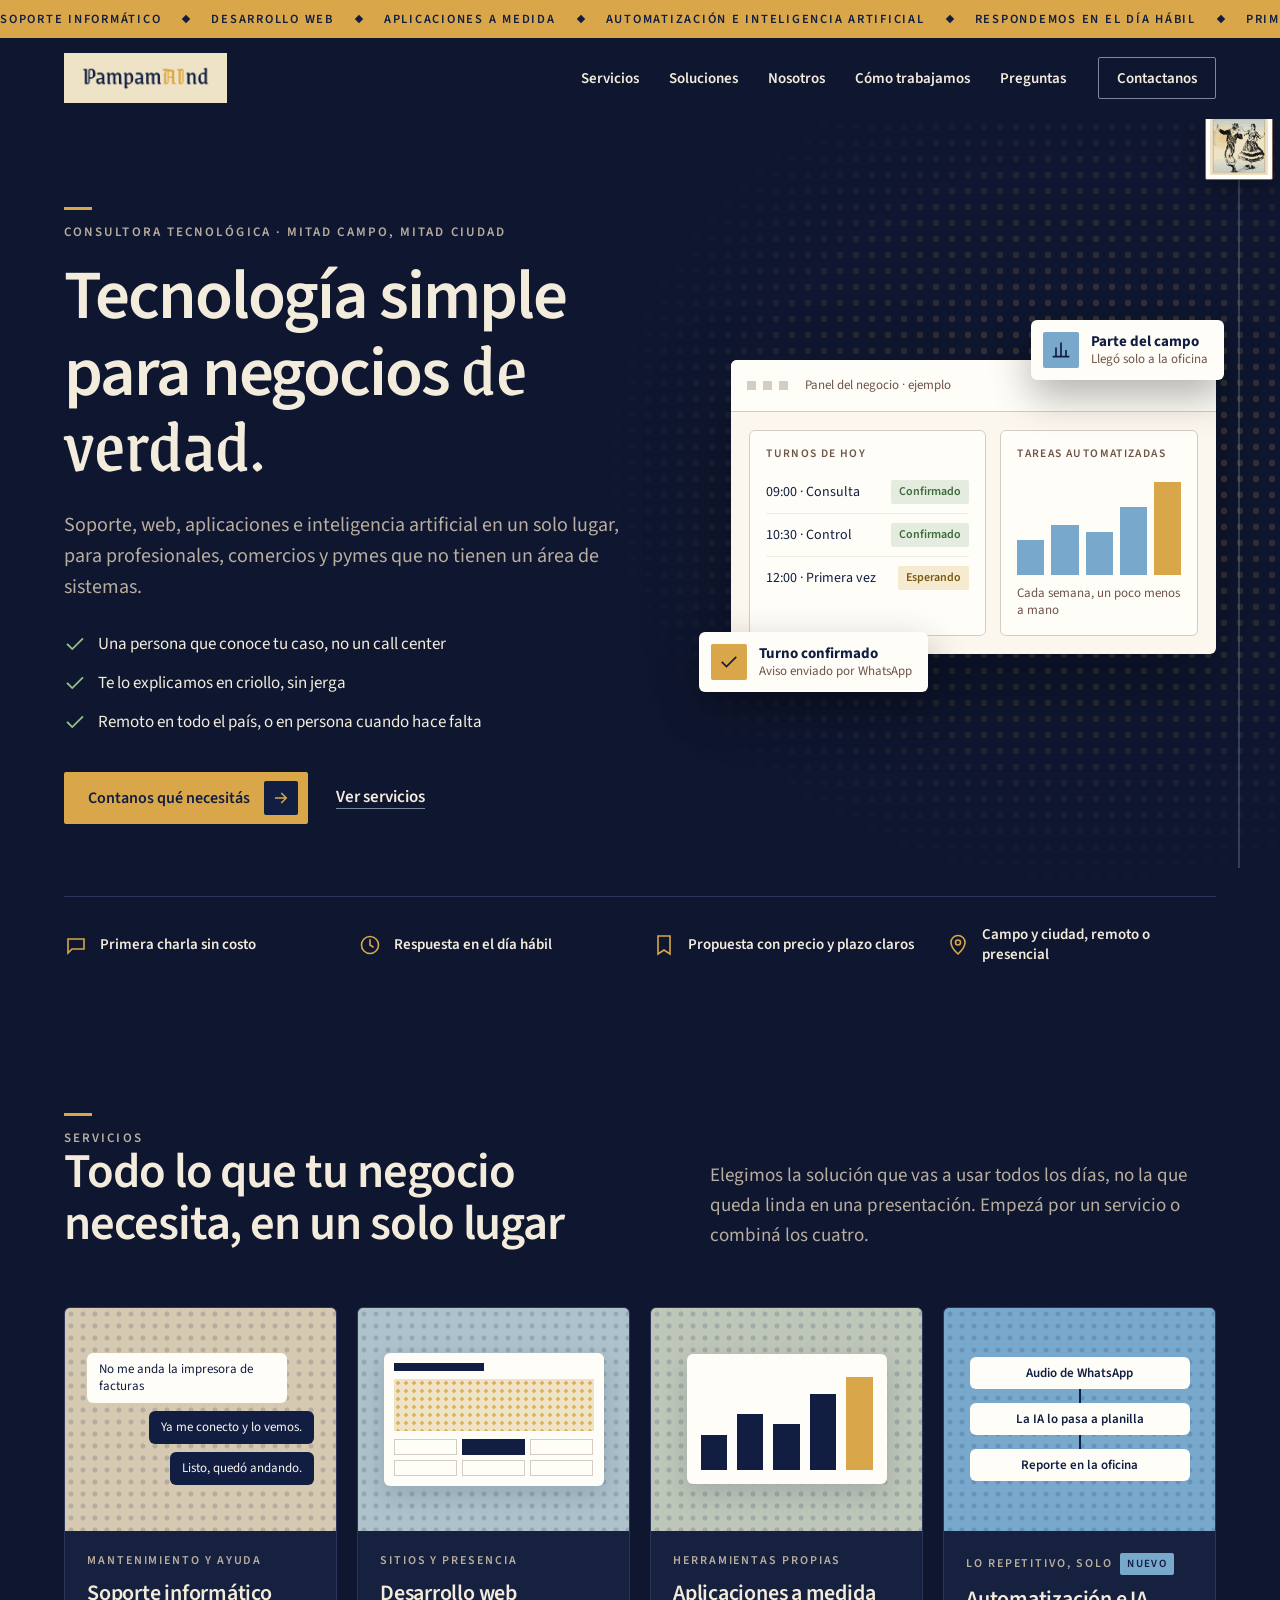
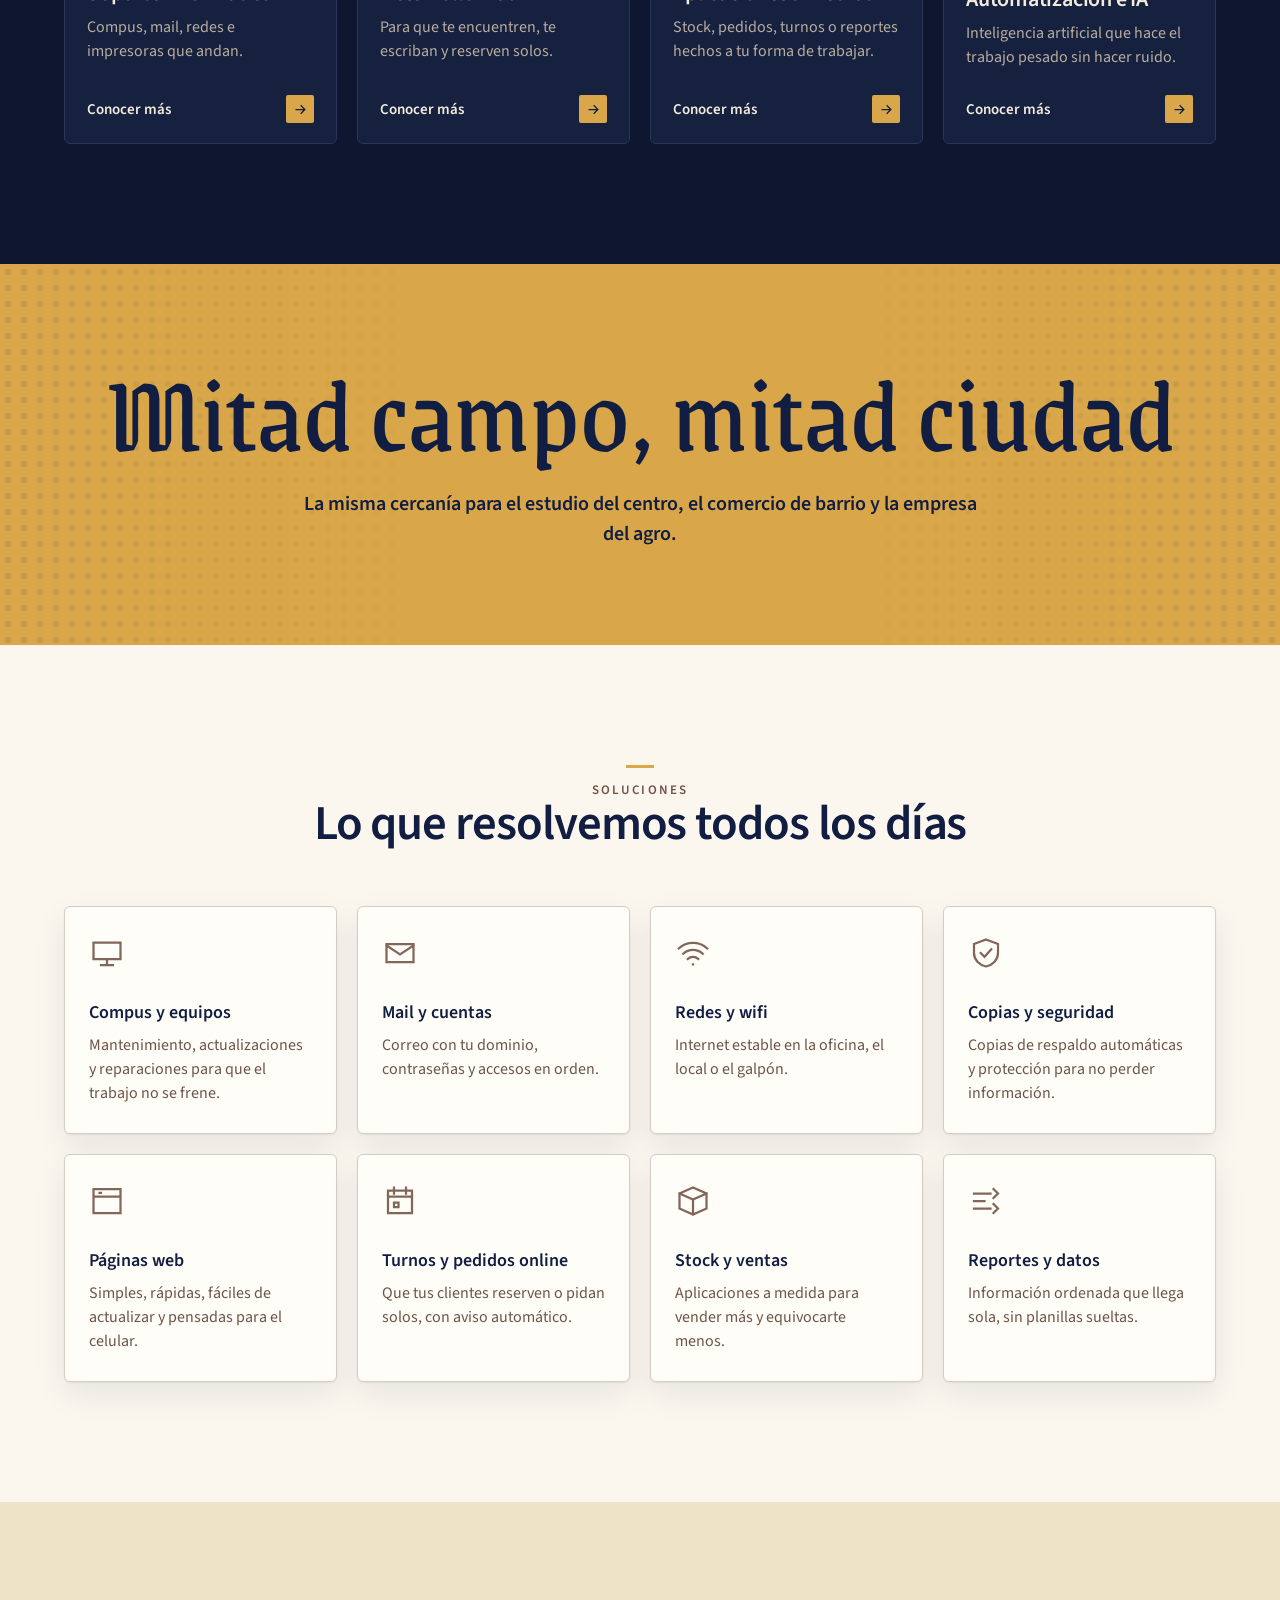
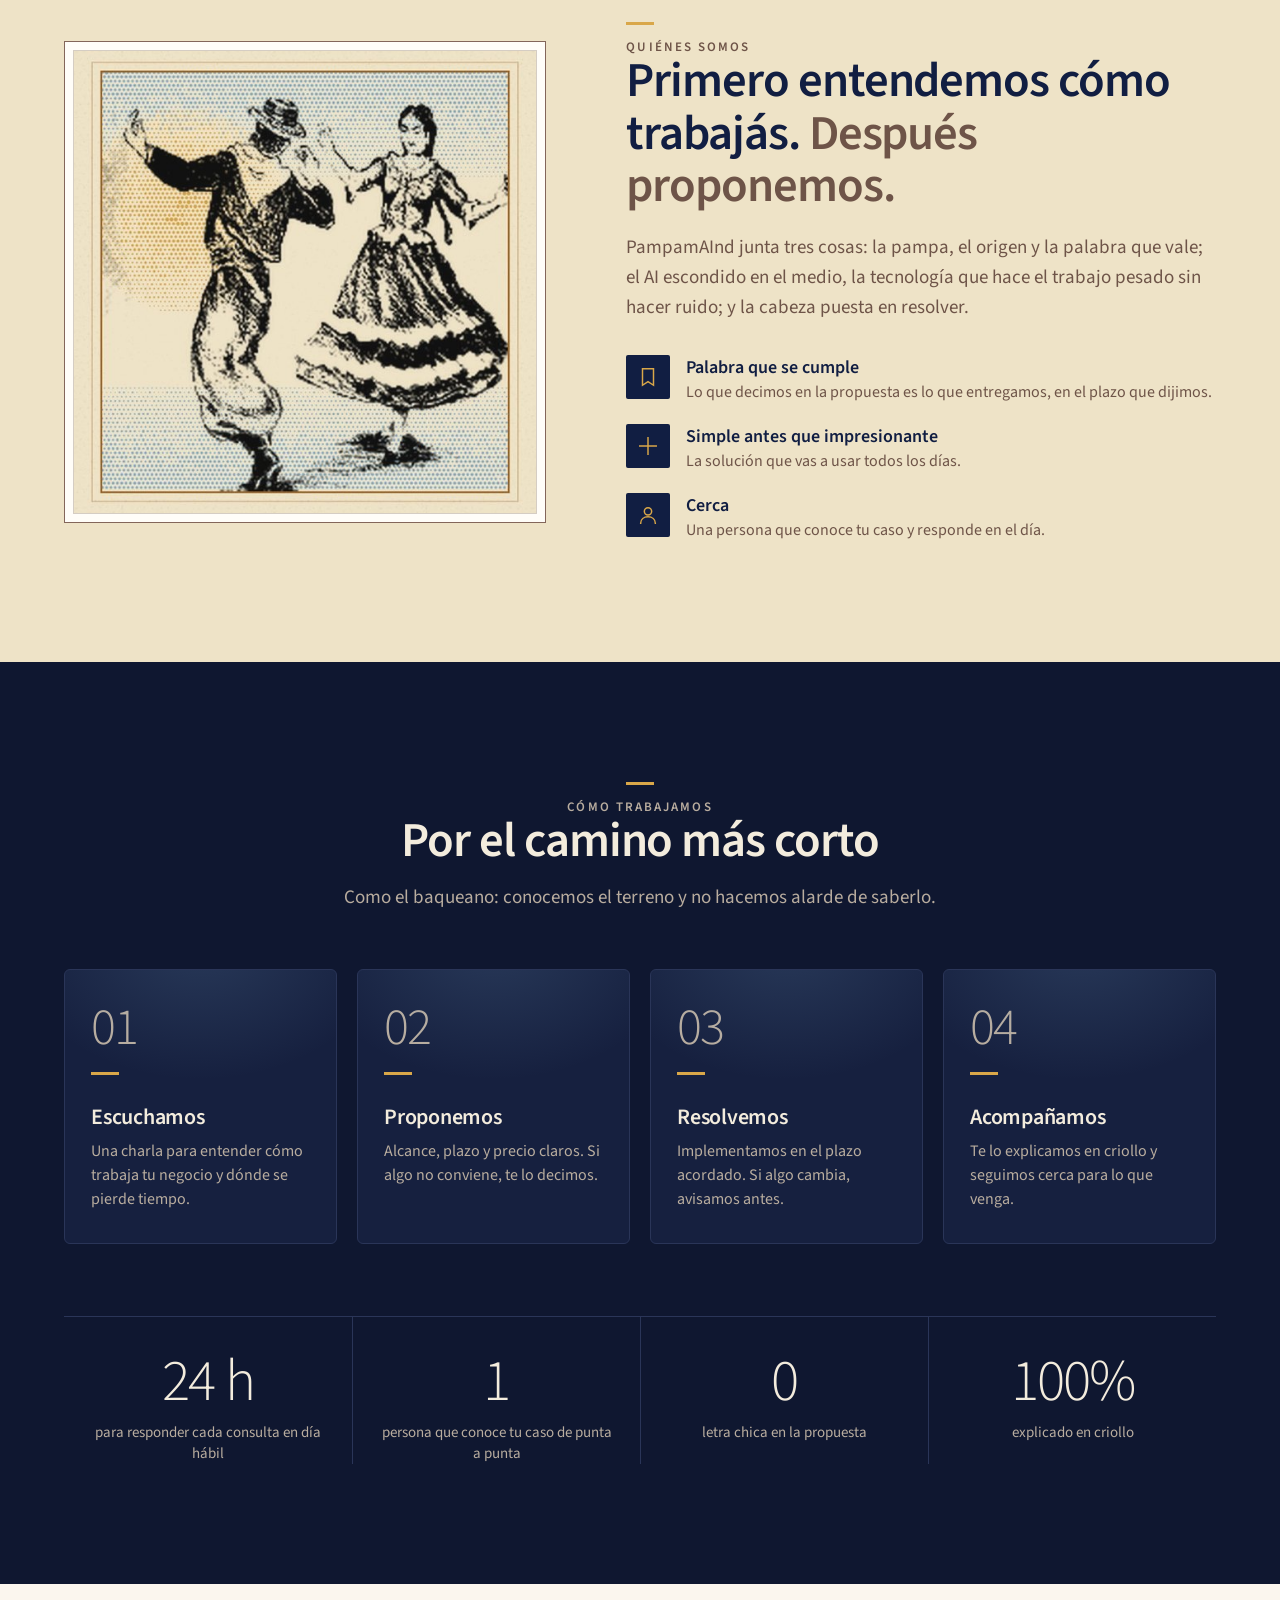
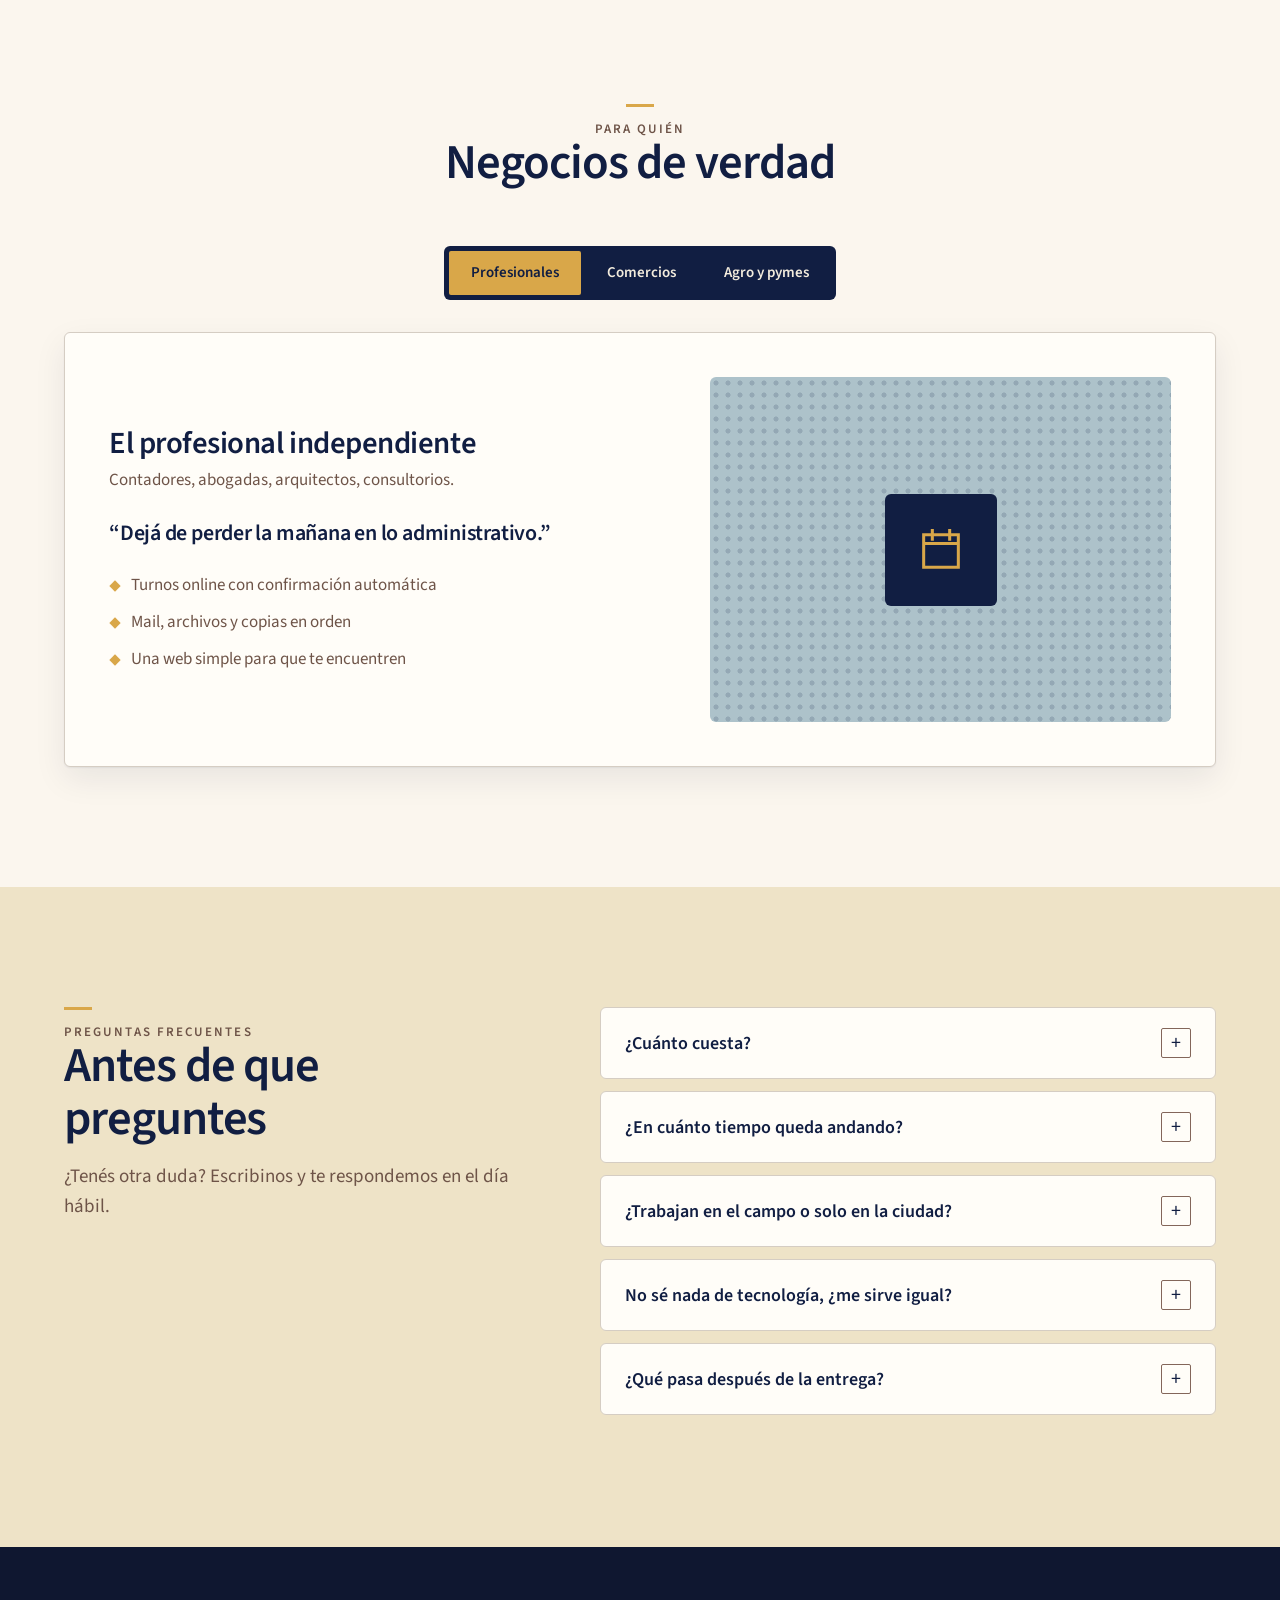
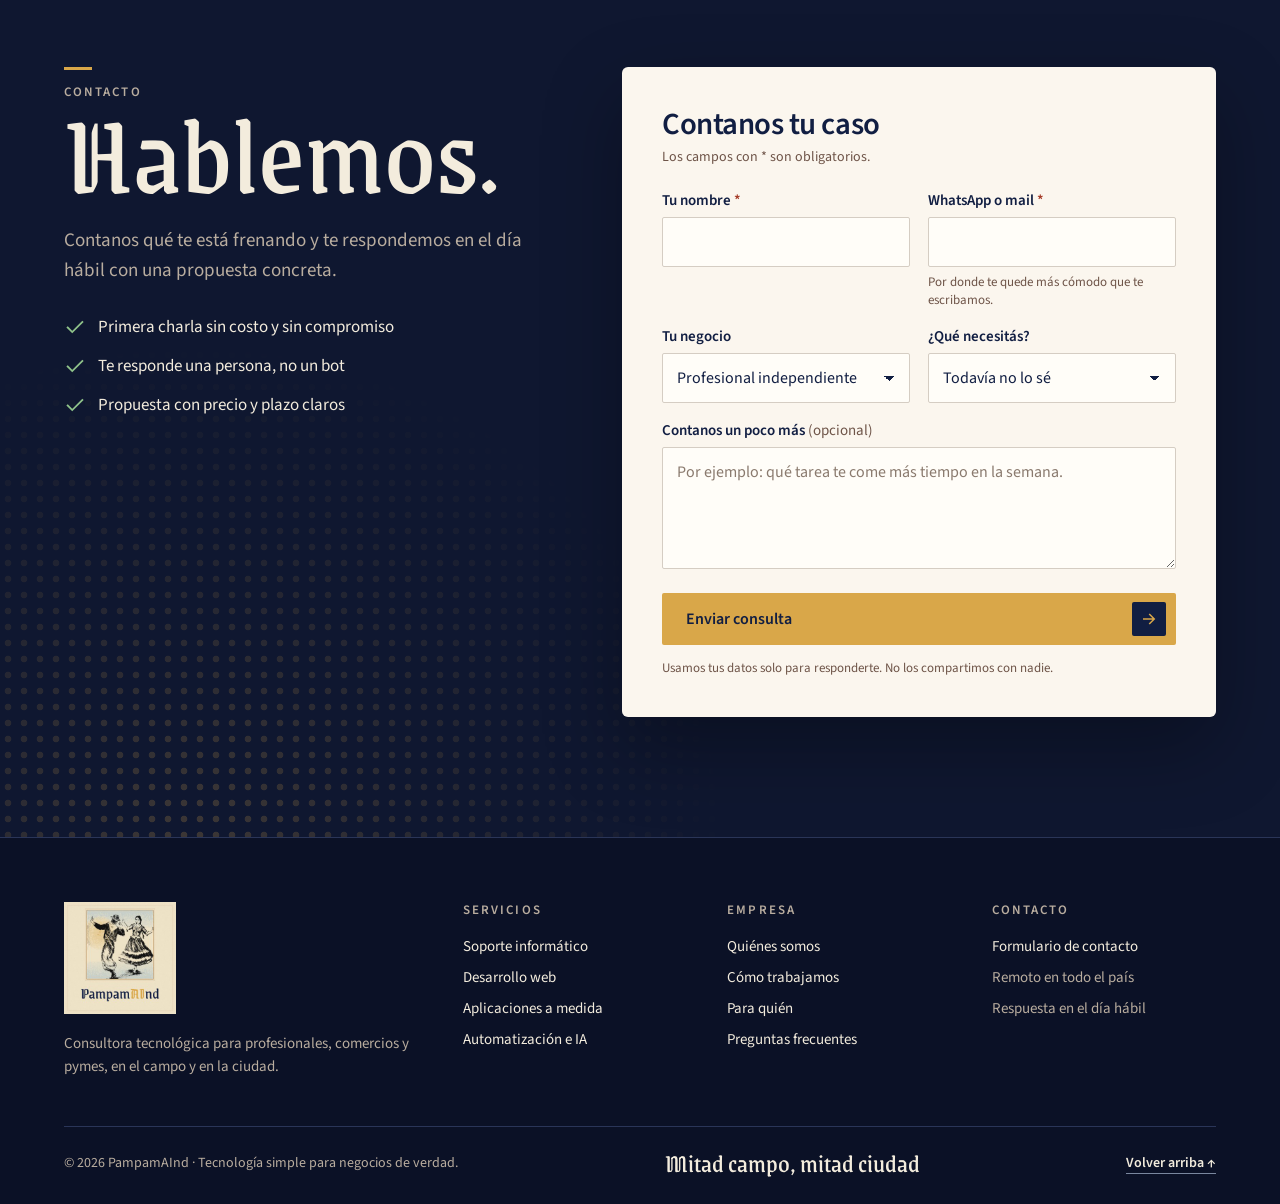
==== index.html @ f7674f54 "Formulario de contacto y pareja que acompaña el scroll - Contacto: formulario (nombre, WhatsApp o ma" ====
<!DOCTYPE html>
<html lang="es-AR">
<head>
  <meta charset="utf-8">
  <meta name="viewport" content="width=device-width, initial-scale=1">
  <title>PampamAInd · Tecnología simple para negocios de verdad</title>
  <meta name="description" content="Consultora tecnológica para profesionales, comercios y pymes sin área de sistemas: soporte informático, desarrollo web, aplicaciones a medida y automatización con inteligencia artificial.">
  <meta name="theme-color" content="#0f1730">

  <meta property="og:type" content="website">
  <meta property="og:locale" content="es_AR">
  <meta property="og:site_name" content="PampamAInd">
  <meta property="og:title" content="PampamAInd · Tecnología simple para negocios de verdad">
  <meta property="og:description" content="Soporte, web, aplicaciones e inteligencia artificial para negocios que no tienen un área de sistemas. Mitad campo, mitad ciudad.">
  <!-- TODO: agregar og:image con URL absoluta (1200×630). -->

  <link rel="icon" type="image/png" href="assets/favicon.png">
  <link rel="apple-touch-icon" href="assets/apple-touch-icon.png">

  <link rel="preconnect" href="https://fonts.googleapis.com">
  <link rel="preconnect" href="https://fonts.gstatic.com" crossorigin>
  <link href="https://fonts.googleapis.com/css2?family=Grenze+Gotisch&family=Source+Sans+3:ital,wght@0,300;0,400;0,600;0,700;1,400&display=swap" rel="stylesheet">
  <link rel="stylesheet" href="css/styles.css">
</head>
<body>
  <a class="skip-link" href="#contenido">Saltar al contenido</a>

  <!-- Barra superior en movimiento -->
  <div class="ticker" id="top" aria-label="Soporte, web, aplicaciones e inteligencia artificial. Respondemos en el día hábil.">
    <div class="ticker-track" aria-hidden="true">
      <div class="ticker-group">
        <span>Soporte informático</span><i class="rombo"></i>
        <span>Desarrollo web</span><i class="rombo"></i>
        <span>Aplicaciones a medida</span><i class="rombo"></i>
        <span>Automatización e inteligencia artificial</span><i class="rombo"></i>
        <span>Respondemos en el día hábil</span><i class="rombo"></i>
        <span>Primera charla sin costo</span><i class="rombo"></i>
      </div>
      <div class="ticker-group">
        <span>Soporte informático</span><i class="rombo"></i>
        <span>Desarrollo web</span><i class="rombo"></i>
        <span>Aplicaciones a medida</span><i class="rombo"></i>
        <span>Automatización e inteligencia artificial</span><i class="rombo"></i>
        <span>Respondemos en el día hábil</span><i class="rombo"></i>
        <span>Primera charla sin costo</span><i class="rombo"></i>
      </div>
    </div>
  </div>

  <!-- Header -->
  <header class="site-header" id="siteHeader">
    <div class="container header-inner">
      <a class="logo-plate" href="#top" aria-label="PampamAInd, volver al inicio">
        <!-- Solo logotipo a color sobre placa pergamino (manual de marca, fondos oscuros). TODO: SVG. -->
        <img src="assets/logo-wordmark.png" alt="PampamAInd" width="131" height="26">
      </a>
      <nav class="main-nav" aria-label="Principal">
        <ul>
          <li><a href="#servicios">Servicios</a></li>
          <li><a href="#soluciones">Soluciones</a></li>
          <li><a href="#nosotros">Nosotros</a></li>
          <li><a href="#como">Cómo trabajamos</a></li>
          <li><a href="#preguntas">Preguntas</a></li>
        </ul>
      </nav>
      <div class="header-actions">
        <a class="btn btn--outline btn--s header-cta" href="#contacto">Contactanos</a>
        <button class="menu-toggle" id="menuToggle" type="button" aria-expanded="false" aria-controls="menuOverlay">
          <span class="menu-icon" aria-hidden="true"><span></span><span></span></span>
          <span class="menu-label">Menú</span>
        </button>
      </div>
    </div>
  </header>

  <!-- Menú en celular -->
  <div class="menu-overlay" id="menuOverlay" role="dialog" aria-modal="true" aria-label="Menú" hidden>
    <div class="menu-head">
      <span class="logo-plate" aria-hidden="true"><img src="assets/logo-wordmark.png" alt="" width="131" height="26"></span>
      <button class="menu-close" id="menuClose" type="button"><span class="close-icon" aria-hidden="true"></span>Cerrar</button>
    </div>
    <nav class="menu-nav" aria-label="Secciones">
      <ul>
        <li><a href="#servicios">Servicios</a></li>
        <li><a href="#soluciones">Soluciones</a></li>
        <li><a href="#nosotros">Nosotros</a></li>
        <li><a href="#como">Cómo trabajamos</a></li>
        <li><a href="#para-quien">Para quién</a></li>
        <li><a href="#preguntas">Preguntas frecuentes</a></li>
        <li><a href="#contacto">Contacto</a></li>
      </ul>
    </nav>
    <a class="btn btn--primary menu-cta" href="#contacto">Contanos qué necesitás</a>
  </div>

  <!-- Acompañante de scroll: la pareja del isotipo recorre la página de arriba a abajo -->
  <div class="dancer-rail" id="dancerRail" aria-hidden="true">
    <span class="dancer-progress"></span>
    <span class="dancer" id="dancer"><img src="assets/isotipo-sm.jpg" alt="" width="88" height="88"></span>
  </div>

  <main id="contenido" tabindex="-1">

    <!-- HERO -->
    <section class="hero" aria-labelledby="heroTitle">
      <div class="hero-dots" aria-hidden="true"></div>
      <div class="container hero-grid">
        <div class="hero-copy">
          <p class="eyebrow eyebrow--line">Consultora tecnológica · Mitad campo, mitad ciudad</p>
          <h1 class="hero-title" id="heroTitle">Tecnología simple para negocios <em class="gotica">de verdad.</em></h1>
          <p class="hero-lead">Soporte, web, aplicaciones e inteligencia artificial en un solo lugar, para profesionales, comercios y pymes que no tienen un área de sistemas.</p>
          <ul class="checks">
            <li><svg viewBox="0 0 24 24" aria-hidden="true"><path d="M4 12.5l5 5L20 6.5"/></svg>Una persona que conoce tu caso, no un call center</li>
            <li><svg viewBox="0 0 24 24" aria-hidden="true"><path d="M4 12.5l5 5L20 6.5"/></svg>Te lo explicamos en criollo, sin jerga</li>
            <li><svg viewBox="0 0 24 24" aria-hidden="true"><path d="M4 12.5l5 5L20 6.5"/></svg>Remoto en todo el país, o en persona cuando hace falta</li>
          </ul>
          <div class="hero-actions">
            <a class="btn btn--primary" href="#contacto">Contanos qué necesitás <span class="arrow-sq" aria-hidden="true"><svg viewBox="0 0 24 24"><path d="M5 12h13M13 6l6 6-6 6"/></svg></span></a>
            <a class="text-link" href="#servicios">Ver servicios</a>
          </div>
        </div>

        <!-- Maqueta de un panel a medida (ilustrativa) -->
        <div class="hero-visual" role="img" aria-label="Ejemplo ilustrativo de un panel a medida: turnos del día, tareas automatizadas y avisos automáticos.">
          <div class="mock" aria-hidden="true">
            <div class="mock-bar"><i></i><i></i><i></i><span>Panel del negocio · ejemplo</span></div>
            <div class="mock-body">
              <div class="mock-card">
                <p class="mock-k">Turnos de hoy</p>
                <div class="mock-row"><span>09:00 · Consulta</span><b class="pill pill--ok">Confirmado</b></div>
                <div class="mock-row"><span>10:30 · Control</span><b class="pill pill--ok">Confirmado</b></div>
                <div class="mock-row"><span>12:00 · Primera vez</span><b class="pill pill--wait">Esperando</b></div>
              </div>
              <div class="mock-card">
                <p class="mock-k">Tareas automatizadas</p>
                <div class="mock-bars"><span style="--h:34%"></span><span style="--h:48%"></span><span style="--h:42%"></span><span style="--h:66%"></span><span style="--h:90%"></span></div>
                <p class="mock-note">Cada semana, un poco menos a mano</p>
              </div>
            </div>
          </div>
          <div class="chip chip--a" aria-hidden="true"><span class="chip-ico"><svg viewBox="0 0 24 24"><path d="M4 12.5l5 5L20 6.5"/></svg></span><div><b>Turno confirmado</b><small>Aviso enviado por WhatsApp</small></div></div>
          <div class="chip chip--b" aria-hidden="true"><span class="chip-ico chip-ico--cielo"><svg viewBox="0 0 24 24"><path d="M3 20h18M6 20V10M12 20V4M18 20v-7"/></svg></span><div><b>Parte del campo</b><small>Llegó solo a la oficina</small></div></div>
        </div>
      </div>

      <!-- Garantías -->
      <div class="container">
        <ul class="trust">
          <li><svg viewBox="0 0 24 24" aria-hidden="true"><path d="M4 6h16v10H8l-4 4z"/></svg>Primera charla sin costo</li>
          <li><svg viewBox="0 0 24 24" aria-hidden="true"><circle cx="12" cy="12" r="8.5"/><path d="M12 7v5l3 2"/></svg>Respuesta en el día hábil</li>
          <li><svg viewBox="0 0 24 24" aria-hidden="true"><path d="M6 3h12v18l-6-4-6 4z"/></svg>Propuesta con precio y plazo claros</li>
          <li><svg viewBox="0 0 24 24" aria-hidden="true"><path d="M12 21s-7-6.2-7-11.5A7 7 0 0 1 19 9.5C19 14.8 12 21 12 21z"/><circle cx="12" cy="9.5" r="2.5"/></svg>Campo y ciudad, remoto o presencial</li>
        </ul>
      </div>
    </section>

    <!-- SERVICIOS: tarjetas verticales -->
    <section class="section section--dark" id="servicios" aria-labelledby="servTitle">
      <div class="container">
        <div class="split-head reveal">
          <div>
            <p class="eyebrow eyebrow--line">Servicios</p>
            <h2 class="title-xl" id="servTitle">Todo lo que tu negocio necesita, en un solo lugar</h2>
          </div>
          <p class="lead">Elegimos la solución que vas a usar todos los días, no la que queda linda en una presentación. Empezá por un servicio o combiná los cuatro.</p>
        </div>

        <div class="serv-grid" data-reveal-group>
          <a class="serv-card" href="#soluciones">
            <div class="serv-art serv-art--arena" aria-hidden="true">
              <div class="art-chat">
                <span class="msg in">No me anda la impresora de facturas</span>
                <span class="msg out">Ya me conecto y lo vemos.</span>
                <span class="msg out">Listo, quedó andando.</span>
              </div>
            </div>
            <div class="serv-body">
              <p class="eyebrow">Mantenimiento y ayuda</p>
              <h3 class="h2">Soporte informático</h3>
              <p class="muted">Compus, mail, redes e impresoras que andan.</p>
              <span class="serv-more">Conocer más <span class="arrow-sq arrow-sq--s" aria-hidden="true"><svg viewBox="0 0 24 24"><path d="M5 12h13M13 6l6 6-6 6"/></svg></span></span>
            </div>
          </a>
          <a class="serv-card" href="#soluciones">
            <div class="serv-art serv-art--bruma" aria-hidden="true">
              <div class="art-web">
                <span class="art-web-bar"></span>
                <span class="art-web-hero"></span>
                <span class="art-web-slots"><i></i><i class="on"></i><i></i><i></i><i></i><i></i></span>
              </div>
            </div>
            <div class="serv-body">
              <p class="eyebrow">Sitios y presencia</p>
              <h3 class="h2">Desarrollo web</h3>
              <p class="muted">Para que te encuentren, te escriban y reserven solos.</p>
              <span class="serv-more">Conocer más <span class="arrow-sq arrow-sq--s" aria-hidden="true"><svg viewBox="0 0 24 24"><path d="M5 12h13M13 6l6 6-6 6"/></svg></span></span>
            </div>
          </a>
          <a class="serv-card" href="#soluciones">
            <div class="serv-art serv-art--salvia" aria-hidden="true">
              <div class="art-chart"><i style="--h:35%"></i><i style="--h:55%"></i><i style="--h:45%"></i><i style="--h:75%"></i><i style="--h:92%"></i></div>
            </div>
            <div class="serv-body">
              <p class="eyebrow">Herramientas propias</p>
              <h3 class="h2">Aplicaciones a medida</h3>
              <p class="muted">Stock, pedidos, turnos o reportes hechos a tu forma de trabajar.</p>
              <span class="serv-more">Conocer más <span class="arrow-sq arrow-sq--s" aria-hidden="true"><svg viewBox="0 0 24 24"><path d="M5 12h13M13 6l6 6-6 6"/></svg></span></span>
            </div>
          </a>
          <a class="serv-card" href="#soluciones">
            <div class="serv-art serv-art--cielo" aria-hidden="true">
              <div class="art-flow">
                <span>Audio de WhatsApp</span><i></i>
                <span>La IA lo pasa a planilla</span><i></i>
                <span>Reporte en la oficina</span>
              </div>
            </div>
            <div class="serv-body">
              <p class="eyebrow">Lo repetitivo, solo <span class="badge-new">Nuevo</span></p>
              <h3 class="h2">Automatización e IA</h3>
              <p class="muted">Inteligencia artificial que hace el trabajo pesado sin hacer ruido.</p>
              <span class="serv-more">Conocer más <span class="arrow-sq arrow-sq--s" aria-hidden="true"><svg viewBox="0 0 24 24"><path d="M5 12h13M13 6l6 6-6 6"/></svg></span></span>
            </div>
          </a>
        </div>
      </div>
    </section>

    <!-- DECLARACIÓN -->
    <section class="statement" aria-labelledby="stTitle">
      <div class="statement-dots" aria-hidden="true"></div>
      <div class="container statement-inner reveal">
        <h2 class="statement-title" id="stTitle"><span>Mitad campo,</span> <span>mitad ciudad</span></h2>
        <p class="statement-sub">La misma cercanía para el estudio del centro, el comercio de barrio y la empresa del agro.</p>
      </div>
    </section>

    <!-- SOLUCIONES: grilla con íconos -->
    <section class="section section--light" id="soluciones" aria-labelledby="solTitle">
      <div class="container">
        <header class="center-head reveal">
          <p class="eyebrow eyebrow--line eyebrow--center">Soluciones</p>
          <h2 class="title-xl" id="solTitle">Lo que resolvemos todos los días</h2>
        </header>

        <div class="sol-grid" data-reveal-group>
          <article class="sol-card">
            <svg class="sol-ico" viewBox="0 0 24 24" aria-hidden="true"><path d="M3 5h18v11H3zM8 20h8M12 16v4"/></svg>
            <h3 class="h3">Compus y equipos</h3>
            <p>Mantenimiento, actualizaciones y reparaciones para que el trabajo no se frene.</p>
          </article>
          <article class="sol-card">
            <svg class="sol-ico" viewBox="0 0 24 24" aria-hidden="true"><path d="M3 6h18v12H3zM3 7l9 6 9-6"/></svg>
            <h3 class="h3">Mail y cuentas</h3>
            <p>Correo con tu dominio, contraseñas y accesos en orden.</p>
          </article>
          <article class="sol-card">
            <svg class="sol-ico" viewBox="0 0 24 24" aria-hidden="true"><path d="M2.5 9a14 14 0 0 1 19 0M5.5 12.5a9.5 9.5 0 0 1 13 0M8.5 16a5 5 0 0 1 7 0M12 19.5h.01"/></svg>
            <h3 class="h3">Redes y wifi</h3>
            <p>Internet estable en la oficina, el local o el galpón.</p>
          </article>
          <article class="sol-card">
            <svg class="sol-ico" viewBox="0 0 24 24" aria-hidden="true"><path d="M12 3l8 3v6c0 4.5-3.4 8-8 9-4.6-1-8-4.5-8-9V6z"/><path d="M8.5 12l2.5 2.5 4.5-5"/></svg>
            <h3 class="h3">Copias y seguridad</h3>
            <p>Copias de respaldo automáticas y protección para no perder información.</p>
          </article>
          <article class="sol-card">
            <svg class="sol-ico" viewBox="0 0 24 24" aria-hidden="true"><path d="M3 4h18v16H3zM3 9h18M7 6.5h1"/></svg>
            <h3 class="h3">Páginas web</h3>
            <p>Simples, rápidas, fáciles de actualizar y pensadas para el celular.</p>
          </article>
          <article class="sol-card">
            <svg class="sol-ico" viewBox="0 0 24 24" aria-hidden="true"><path d="M4 5h16v15H4zM4 9h16M8 3v4M16 3v4M8 13h3v3H8z"/></svg>
            <h3 class="h3">Turnos y pedidos online</h3>
            <p>Que tus clientes reserven o pidan solos, con aviso automático.</p>
          </article>
          <article class="sol-card">
            <svg class="sol-ico" viewBox="0 0 24 24" aria-hidden="true"><path d="M3 7l9-4 9 4v10l-9 4-9-4zM3 7l9 4 9-4M12 11v10"/></svg>
            <h3 class="h3">Stock y ventas</h3>
            <p>Aplicaciones a medida para vender más y equivocarte menos.</p>
          </article>
          <article class="sol-card">
            <svg class="sol-ico" viewBox="0 0 24 24" aria-hidden="true"><path d="M4 7h11M4 12h7M4 17h11M17 4l3 3-3 3M17 14l3 3-3 3"/></svg>
            <h3 class="h3">Reportes y datos</h3>
            <p>Información ordenada que llega sola, sin planillas sueltas.</p>
          </article>
        </div>
      </div>
    </section>

    <!-- NOSOTROS -->
    <section class="section section--cream" id="nosotros" aria-labelledby="nosTitle">
      <div class="container about-grid">
        <div class="about-media reveal">
          <div class="doble-marco">
            <img src="assets/isotipo.jpg" alt="Isotipo de PampamAInd: una pareja bailando una danza criolla, en grabado." width="560" height="560" loading="lazy">
          </div>
        </div>
        <div class="about-copy" data-reveal-group>
          <p class="eyebrow eyebrow--line">Quiénes somos</p>
          <h2 class="title-xl" id="nosTitle">Primero entendemos cómo trabajás. <span class="soft">Después proponemos.</span></h2>
          <p class="lead">PampamAInd junta tres cosas: la pampa, el origen y la palabra que vale; el AI escondido en el medio, la tecnología que hace el trabajo pesado sin hacer ruido; y la cabeza puesta en resolver.</p>
          <div class="values">
            <div class="value">
              <span class="value-ico" aria-hidden="true"><svg viewBox="0 0 24 24"><path d="M6 3h12v18l-6-4-6 4z"/></svg></span>
              <div><h3 class="h3">Palabra que se cumple</h3><p>Lo que decimos en la propuesta es lo que entregamos, en el plazo que dijimos.</p></div>
            </div>
            <div class="value">
              <span class="value-ico" aria-hidden="true"><svg viewBox="0 0 24 24"><path d="M12 3v18M3 12h18"/></svg></span>
              <div><h3 class="h3">Simple antes que impresionante</h3><p>La solución que vas a usar todos los días.</p></div>
            </div>
            <div class="value">
              <span class="value-ico" aria-hidden="true"><svg viewBox="0 0 24 24"><circle cx="12" cy="8" r="4"/><path d="M4 21c0-4.4 3.6-7 8-7s8 2.6 8 7"/></svg></span>
              <div><h3 class="h3">Cerca</h3><p>Una persona que conoce tu caso y responde en el día.</p></div>
            </div>
          </div>
        </div>
      </div>
    </section>

    <!-- CÓMO TRABAJAMOS -->
    <section class="section section--dark" id="como" aria-labelledby="comoTitle">
      <div class="container">
        <header class="center-head reveal">
          <p class="eyebrow eyebrow--line eyebrow--center">Cómo trabajamos</p>
          <h2 class="title-xl" id="comoTitle">Por el camino más corto</h2>
          <p class="lead">Como el baqueano: conocemos el terreno y no hacemos alarde de saberlo.</p>
        </header>

        <ol class="steps" data-reveal-group>
          <li class="step">
            <span class="step-n">01</span>
            <h3 class="h2">Escuchamos</h3>
            <p class="muted">Una charla para entender cómo trabaja tu negocio y dónde se pierde tiempo.</p>
          </li>
          <li class="step">
            <span class="step-n">02</span>
            <h3 class="h2">Proponemos</h3>
            <p class="muted">Alcance, plazo y precio claros. Si algo no conviene, te lo decimos.</p>
          </li>
          <li class="step">
            <span class="step-n">03</span>
            <h3 class="h2">Resolvemos</h3>
            <p class="muted">Implementamos en el plazo acordado. Si algo cambia, avisamos antes.</p>
          </li>
          <li class="step">
            <span class="step-n">04</span>
            <h3 class="h2">Acompañamos</h3>
            <p class="muted">Te lo explicamos en criollo y seguimos cerca para lo que venga.</p>
          </li>
        </ol>

        <!-- Compromisos de servicio (no son métricas de resultados) -->
        <dl class="commits reveal">
          <div><dt>24 h</dt><dd>para responder cada consulta en día hábil</dd></div>
          <div><dt>1</dt><dd>persona que conoce tu caso de punta a punta</dd></div>
          <div><dt>0</dt><dd>letra chica en la propuesta</dd></div>
          <div><dt>100%</dt><dd>explicado en criollo</dd></div>
        </dl>
      </div>
    </section>

    <!-- PARA QUIÉN: pestañas -->
    <section class="section section--light" id="para-quien" aria-labelledby="pqTitle">
      <div class="container">
        <header class="center-head reveal">
          <p class="eyebrow eyebrow--line eyebrow--center">Para quién</p>
          <h2 class="title-xl" id="pqTitle">Negocios de verdad</h2>
        </header>

        <div class="tabs reveal">
          <div class="tab-list" role="tablist" aria-label="Tipo de negocio">
            <button class="tab" type="button" role="tab" id="tab-prof" aria-controls="panel-prof" aria-selected="true">Profesionales</button>
            <button class="tab" type="button" role="tab" id="tab-com" aria-controls="panel-com" aria-selected="false" tabindex="-1">Comercios</button>
            <button class="tab" type="button" role="tab" id="tab-agro" aria-controls="panel-agro" aria-selected="false" tabindex="-1">Agro y pymes</button>
          </div>

          <div class="tab-panel" role="tabpanel" id="panel-prof" aria-labelledby="tab-prof" tabindex="0">
            <div class="tp-copy">
              <h3 class="title-m">El profesional independiente</h3>
              <p class="muted">Contadores, abogadas, arquitectos, consultorios.</p>
              <blockquote>“Dejá de perder la mañana en lo administrativo.”</blockquote>
              <ul class="tp-list"><li>Turnos online con confirmación automática</li><li>Mail, archivos y copias en orden</li><li>Una web simple para que te encuentren</li></ul>
            </div>
            <div class="tp-art tp-art--bruma" aria-hidden="true"><span class="tp-ico"><svg viewBox="0 0 24 24"><path d="M4 5h16v15H4zM4 9h16M8 3v4M16 3v4"/></svg></span></div>
          </div>

          <div class="tab-panel" role="tabpanel" id="panel-com" aria-labelledby="tab-com" tabindex="0" hidden>
            <div class="tp-copy">
              <h3 class="title-m">El comercio de barrio</h3>
              <p class="muted">Locales, distribuidoras, gastronomía.</p>
              <blockquote>“Te armamos lo justo para que vendas más y te equivoques menos.”</blockquote>
              <ul class="tp-list"><li>Stock y ventas en una sola pantalla</li><li>Pedidos online y por WhatsApp</li><li>Soporte cuando se cae el sistema</li></ul>
            </div>
            <div class="tp-art tp-art--arena" aria-hidden="true"><span class="tp-ico"><svg viewBox="0 0 24 24"><path d="M3 7l9-4 9 4v10l-9 4-9-4zM3 7l9 4 9-4M12 11v10"/></svg></span></div>
          </div>

          <div class="tab-panel" role="tabpanel" id="panel-agro" aria-labelledby="tab-agro" tabindex="0" hidden>
            <div class="tp-copy">
              <h3 class="title-m">La pyme o empresa del agro</h3>
              <p class="muted">Campo, acopio, contratistas, empresas familiares.</p>
              <blockquote>“Que la información del campo llegue sola a la oficina.”</blockquote>
              <ul class="tp-list"><li>Partes diarios automáticos desde el celular</li><li>Reportes de lotes, lluvias y entregas</li><li>Redes estables entre el campo y la oficina</li></ul>
            </div>
            <div class="tp-art tp-art--salvia" aria-hidden="true"><span class="tp-ico"><svg viewBox="0 0 24 24"><path d="M3 20h18M6 20V10M12 20V4M18 20v-7"/></svg></span></div>
          </div>
        </div>
      </div>
    </section>

    <!-- PREGUNTAS FRECUENTES -->
    <section class="section section--cream" id="preguntas" aria-labelledby="faqTitle">
      <div class="container faq-grid">
        <div class="reveal">
          <p class="eyebrow eyebrow--line">Preguntas frecuentes</p>
          <h2 class="title-xl" id="faqTitle">Antes de que preguntes</h2>
          <p class="lead">¿Tenés otra duda? Escribinos y te respondemos en el día hábil.</p>
        </div>
        <div class="faq reveal">
          <details><summary>¿Cuánto cuesta?</summary><p>Depende de lo que necesites. Después de la primera charla, que no tiene costo, te mandamos una propuesta con el precio total, la forma de pago y la validez. Sin letra chica.</p></details>
          <details><summary>¿En cuánto tiempo queda andando?</summary><p>Un arreglo de soporte, normalmente en el día. Una web o una aplicación, según el alcance: el plazo va escrito en la propuesta y lo cumplimos.</p></details>
          <details><summary>¿Trabajan en el campo o solo en la ciudad?</summary><p>En los dos. Atendemos de forma remota en todo el país y vamos en persona cuando hace falta.</p></details>
          <details><summary>No sé nada de tecnología, ¿me sirve igual?</summary><p>Justamente para eso estamos. Te explicamos todo en criollo y te dejamos una herramienta que vas a poder usar sin volverte experto.</p></details>
          <details><summary>¿Qué pasa después de la entrega?</summary><p>Seguimos cerca. Te enseñamos a usar lo que hicimos y quedamos disponibles para ajustes, dudas y lo que venga.</p></details>
        </div>
      </div>
    </section>

    <!-- CONTACTO: formulario -->
    <section class="cta-band" id="contacto" aria-labelledby="ctaTitle">
      <div class="cta-dots" aria-hidden="true"></div>
      <div class="container contact-grid">
        <div class="contact-copy reveal">
          <p class="eyebrow eyebrow--line">Contacto</p>
          <h2 class="cta-title gotica" id="ctaTitle">Hablemos.</h2>
          <p class="lead">Contanos qué te está frenando y te respondemos en el día hábil con una propuesta concreta.</p>
          <ul class="checks">
            <li><svg viewBox="0 0 24 24" aria-hidden="true"><path d="M4 12.5l5 5L20 6.5"/></svg>Primera charla sin costo y sin compromiso</li>
            <li><svg viewBox="0 0 24 24" aria-hidden="true"><path d="M4 12.5l5 5L20 6.5"/></svg>Te responde una persona, no un bot</li>
            <li><svg viewBox="0 0 24 24" aria-hidden="true"><path d="M4 12.5l5 5L20 6.5"/></svg>Propuesta con precio y plazo claros</li>
          </ul>
        </div>

        <div class="form-card reveal" id="formCard">
          <form id="contactForm" novalidate>
            <h3 class="title-m">Contanos tu caso</h3>
            <p class="form-note">Los campos con <span aria-hidden="true">*</span><span class="sr-only">asterisco</span> son obligatorios.</p>

            <div class="field-row">
              <div class="field">
                <label for="f-nombre">Tu nombre <span aria-hidden="true">*</span></label>
                <input id="f-nombre" name="nombre" type="text" autocomplete="name" required aria-describedby="e-nombre">
                <p class="field-error" id="e-nombre"></p>
              </div>
              <div class="field">
                <label for="f-contacto">WhatsApp o mail <span aria-hidden="true">*</span></label>
                <input id="f-contacto" name="contacto" type="text" autocomplete="email" required aria-describedby="h-contacto e-contacto">
                <p class="field-hint" id="h-contacto">Por donde te quede más cómodo que te escribamos.</p>
                <p class="field-error" id="e-contacto"></p>
              </div>
            </div>

            <div class="field-row">
              <div class="field">
                <label for="f-negocio">Tu negocio</label>
                <select id="f-negocio" name="negocio">
                  <option>Profesional independiente</option>
                  <option>Comercio</option>
                  <option>Pyme o empresa del agro</option>
                  <option>Otro</option>
                </select>
              </div>
              <div class="field">
                <label for="f-servicio">¿Qué necesitás?</label>
                <select id="f-servicio" name="servicio">
                  <option>Soporte informático</option>
                  <option>Desarrollo web</option>
                  <option>Aplicación a medida</option>
                  <option>Automatización e IA</option>
                  <option selected>Todavía no lo sé</option>
                </select>
              </div>
            </div>

            <div class="field">
              <label for="f-mensaje">Contanos un poco más <span class="optional">(opcional)</span></label>
              <textarea id="f-mensaje" name="mensaje" rows="4" maxlength="1000" placeholder="Por ejemplo: qué tarea te come más tiempo en la semana."></textarea>
            </div>

            <!-- Trampa para bots: las personas no ven este campo -->
            <div class="hp" aria-hidden="true">
              <label for="f-web">No completar</label>
              <input id="f-web" name="web" type="text" tabindex="-1" autocomplete="off">
            </div>

            <button class="btn btn--primary form-submit" type="submit">Enviar consulta <span class="arrow-sq" aria-hidden="true"><svg viewBox="0 0 24 24"><path d="M5 12h13M13 6l6 6-6 6"/></svg></span></button>
            <p class="form-status" id="formStatus" role="status" aria-live="polite"></p>
            <p class="form-legal">Usamos tus datos solo para responderte. No los compartimos con nadie.</p>
          </form>

          <div class="form-thanks" id="formThanks" tabindex="-1" hidden>
            <span class="thanks-ico" aria-hidden="true"><svg viewBox="0 0 24 24"><path d="M4 12.5l5 5L20 6.5"/></svg></span>
            <h3 class="title-m">¡Gracias, <span id="thanksName"></span>!</h3>
            <p id="thanksText">Ya nos llegó tu consulta. Te escribimos en el día hábil por el medio que nos dejaste.</p>
            <p class="muted">Mientras tanto, pensá en la tarea que más tiempo te come en la semana: por ahí empieza la charla.</p>
          </div>
        </div>
      </div>
    </section>
  </main>

  <!-- FOOTER -->
  <footer class="site-footer">
    <div class="container footer-grid">
      <div class="footer-brand">
        <img src="assets/logo-principal.jpg" alt="PampamAInd" width="112" height="112" loading="lazy">
        <p class="muted">Consultora tecnológica para profesionales, comercios y pymes, en el campo y en la ciudad.</p>
      </div>
      <nav class="footer-col" aria-label="Servicios">
        <h2 class="footer-h">Servicios</h2>
        <ul>
          <li><a href="#servicios">Soporte informático</a></li>
          <li><a href="#servicios">Desarrollo web</a></li>
          <li><a href="#servicios">Aplicaciones a medida</a></li>
          <li><a href="#servicios">Automatización e IA</a></li>
        </ul>
      </nav>
      <nav class="footer-col" aria-label="Empresa">
        <h2 class="footer-h">Empresa</h2>
        <ul>
          <li><a href="#nosotros">Quiénes somos</a></li>
          <li><a href="#como">Cómo trabajamos</a></li>
          <li><a href="#para-quien">Para quién</a></li>
          <li><a href="#preguntas">Preguntas frecuentes</a></li>
        </ul>
      </nav>
      <div class="footer-col">
        <h2 class="footer-h">Contacto</h2>
        <ul>
          <li><a href="#contacto">Formulario de contacto</a></li>
          <li class="muted">Remoto en todo el país</li>
          <li class="muted">Respuesta en el día hábil</li>
        </ul>
      </div>
    </div>
    <div class="container footer-bottom">
      <p class="muted">© 2026 PampamAInd · Tecnología simple para negocios de verdad.</p>
      <p class="footer-lema">Mitad campo, mitad ciudad</p>
      <a class="text-link" href="#top">Volver arriba <span aria-hidden="true">↑</span></a>
    </div>
  </footer>

  <script src="js/main.js" defer></script>
</body>
</html>
---- css/styles.css ----
/* ==========================================================================
   PampamAInd · Landing v3 · Corporativo × marca
   Estructura corporativa (referencias: Accenture, Acsys, Genit, Hostinger)
   con la identidad PampamAInd: noche, trigo, pergamino, semitono y un
   toque de gótica. HTML + CSS + JS vanilla, sin build.
   ========================================================================== */

/* ---------- Tokens ---------- */
:root {
  /* Marca */
  --noche:     #111e42;
  --trigo:     #d9a749;   /* relleno y detalle, nunca texto */
  --cielo:     #79a8cd;   /* relleno e ilustración, nunca texto */
  --cuero:     #83665a;
  --arena:     #d5c9b1;
  --salvia:    #bec6b9;
  --bruma:     #adc2ca;
  --pergamino: #eee3c7;
  --crema:     #fbf6ee;
  --papel:     #fffdf8;
  --piedra:    #d5cdc3;

  /* Tema oscuro (por defecto) */
  --surface:        #0f1730;
  --surface-raised: #16203f;
  --surface-deep:   #0b1126;
  --ink:            #f3ecdd;
  --ink-muted:      #b9ad9f;
  --line:           #2a3558;
  --line-strong:    #7a879e;
  --link:           #8eb8da;
  --focus:          #8eb8da;
  --success:        #8fc28a;

  --primary:    var(--trigo);
  --on-primary: var(--noche);

  /* Espaciado y forma */
  --space-1: 4px;  --space-2: 8px;  --space-3: 12px; --space-4: 16px;
  --space-6: 24px; --space-8: 32px; --space-12: 48px; --space-16: 64px;
  --margin: 64px;
  --radius-s: 2px;
  --radius-m: 6px;
  --shadow: 0 1px 2px rgb(17 30 66 / .06), 0 12px 32px rgb(17 30 66 / .08);

  --font-sans: "Source Sans 3", "Source Sans Pro", system-ui, sans-serif;
  --font-display: "Grenze Gotisch", Georgia, serif;

  --header-h: 80px;
  color-scheme: dark;
}
@media (max-width: 1024px) { :root { --margin: 40px; } }
@media (max-width: 640px)  { :root { --margin: 20px; --header-h: 68px; } }

/* Secciones claras: redefinen los tokens y los componentes se adaptan solos */
.section--light, .section--cream {
  --surface:        var(--crema);
  --surface-raised: var(--papel);
  --ink:            var(--noche);
  --ink-muted:      #6e5448;   /* ≥ 5.3:1 sobre crema y pergamino */
  --line:           var(--piedra);
  --line-strong:    var(--cuero);
  --link:           #2f5f86;
  --focus:          #2f5f86;
  --success:        #3f6b3a;
  color-scheme: light;
}
.section--cream { --surface: var(--pergamino); }

/* ---------- Base ---------- */
*, *::before, *::after { box-sizing: border-box; }
html { scroll-behavior: smooth; -webkit-text-size-adjust: 100%; }
body {
  margin: 0;
  background: var(--surface);
  color: var(--ink);
  font: 400 17px/27px var(--font-sans);
  -webkit-font-smoothing: antialiased;
  overflow-x: hidden;
}
body.no-scroll { overflow: hidden; }
img { display: block; max-width: 100%; height: auto; }
a { color: var(--link); }
h1, h2, h3, p, ul, ol, dl, dd, blockquote { margin: 0; }
ul, ol { padding: 0; list-style: none; }
svg { fill: none; stroke: currentColor; stroke-width: 1.6; stroke-linecap: square; stroke-linejoin: miter; }
:focus-visible { outline: 2px solid var(--focus); outline-offset: 3px; }
main:focus, [tabindex="-1"]:focus { outline: none; }
section[id], #top { scroll-margin-top: calc(var(--header-h) + 8px); }

.container { width: 100%; max-width: 1312px; margin: 0 auto; padding: 0 var(--margin); }
.container:where(.footer-grid, .footer-bottom, .header-inner, .hero-grid) { max-width: calc(1312px); }
.muted { color: var(--ink-muted); }
.gotica { font-family: var(--font-display); font-style: normal; font-weight: 400; letter-spacing: 0; }

.skip-link {
  position: absolute; left: 16px; top: -100px; z-index: 100;
  background: var(--ink); color: var(--surface);
  padding: 12px 16px; border-radius: var(--radius-s); font-weight: 600; text-decoration: none;
}
.skip-link:focus { top: 16px; }

/* ---------- Tipografía ---------- */
.title-xl { font: 600 clamp(34px, 3.8vw, 54px)/1.08 var(--font-sans); letter-spacing: -0.022em; }
.title-m  { font: 600 clamp(26px, 2.4vw, 32px)/1.15 var(--font-sans); letter-spacing: -0.015em; }
.h2 { font: 600 22px/28px var(--font-sans); letter-spacing: -0.01em; }
.h3 { font: 600 18px/25px var(--font-sans); }
.lead { font-size: 19px; line-height: 30px; color: var(--ink-muted); }
.eyebrow {
  font: 600 13px/16px var(--font-sans);
  letter-spacing: .16em; text-transform: uppercase;
  color: var(--ink-muted);
}
.eyebrow--line::before {
  content: ""; display: block;
  width: 28px; height: 3px; margin-bottom: 14px;
  background: var(--trigo);
}
.eyebrow--center { text-align: center; }
.eyebrow--center::before { margin-left: auto; margin-right: auto; }

/* ---------- Botones ---------- */
.btn {
  display: inline-flex; align-items: center; justify-content: center; gap: 14px;
  min-height: 52px; padding: 0 10px 0 24px;
  font: 600 16px/1 var(--font-sans);
  border-radius: var(--radius-s);
  text-decoration: none; cursor: pointer; white-space: nowrap;
  transition: background-color .15s ease, border-color .15s ease, transform .15s ease;
}
.btn--primary { background: var(--primary); color: var(--on-primary); border: 0; }
.btn--primary:hover { background: #e2b45c; }
.btn--primary:active { transform: translateY(1px); }
.btn--outline { background: transparent; color: var(--ink); border: 1px solid var(--line-strong); padding: 0 24px; }
.btn--outline:hover { border-color: var(--ink); }
.btn--s { min-height: 42px; padding: 0 18px; font-size: 15px; }

/* Flecha en cuadrado (referencia Accenture) */
.arrow-sq {
  display: inline-grid; place-items: center; flex: none;
  width: 34px; height: 34px;
  background: var(--noche); color: var(--trigo);
  border-radius: var(--radius-s);
  transition: transform .2s ease;
}
.arrow-sq svg { width: 18px; height: 18px; stroke-width: 2; }
.arrow-sq--s { width: 28px; height: 28px; background: var(--trigo); color: var(--noche); }
.arrow-sq--s svg { width: 15px; height: 15px; }
.btn:hover .arrow-sq { transform: translateX(3px); }

.text-link {
  color: var(--ink); font-weight: 600; text-decoration: underline;
  text-decoration-color: var(--line-strong); text-decoration-thickness: 1px; text-underline-offset: 6px;
}
.text-link:hover { text-decoration-color: var(--ink); }

.rombo { display: inline-block; flex: none; width: 6px; height: 6px; background: var(--noche); transform: rotate(45deg); }

/* ---------- Barra superior en movimiento ---------- */
.ticker { background: var(--trigo); color: var(--noche); height: 38px; overflow: hidden; display: flex; align-items: center; }
.ticker-track { display: flex; width: max-content; animation: ticker 45s linear infinite; }
.ticker:hover .ticker-track { animation-play-state: paused; }
.ticker-group {
  display: flex; align-items: center; flex: none; gap: 22px; padding-right: 22px;
  font: 600 12.5px/1 var(--font-sans); letter-spacing: .14em; text-transform: uppercase; white-space: nowrap;
}
@keyframes ticker { to { transform: translateX(-50%); } }

/* ---------- Header ---------- */
.site-header {
  position: sticky; top: 0; z-index: 50;
  background: var(--surface);
  border-bottom: 1px solid transparent;
  transition: border-color .2s ease, background-color .2s ease;
}
.site-header.scrolled {
  background: rgb(15 23 48 / .88);
  border-bottom-color: var(--line);
  -webkit-backdrop-filter: blur(12px) saturate(1.2);
  backdrop-filter: blur(12px) saturate(1.2);
}
.header-inner { height: var(--header-h); display: flex; align-items: center; gap: var(--space-8); }

.logo-plate { display: inline-block; flex: none; line-height: 0; background: var(--pergamino); padding: 12px 16px; }
.logo-plate img { height: 26px; width: auto; }

.main-nav { margin-left: auto; }
.main-nav ul { display: flex; gap: 30px; }
.main-nav a {
  position: relative; display: block; padding: 8px 0;
  color: var(--ink); text-decoration: none; font-size: 15px; font-weight: 600;
}
.main-nav a::after {
  content: ""; position: absolute; left: 0; right: 0; bottom: 0; height: 2px;
  background: var(--trigo); transform: scaleX(0); transform-origin: left; transition: transform .2s ease;
}
.main-nav a:hover::after { transform: scaleX(1); }
.header-actions { display: flex; align-items: center; gap: var(--space-3); }

.menu-toggle {
  display: none; align-items: center; gap: 10px;
  min-height: 42px; padding: 0 14px;
  background: transparent; color: var(--ink);
  border: 1px solid var(--line-strong); border-radius: var(--radius-s);
  font: 600 15px/1 var(--font-sans); cursor: pointer;
}
.menu-icon { display: inline-grid; gap: 5px; width: 18px; }
.menu-icon span { display: block; height: 2px; background: currentColor; }
.menu-icon span:last-child { width: 12px; }

@media (max-width: 1100px) {
  .main-nav { display: none; }
  .header-actions { margin-left: auto; }
  .menu-toggle { display: inline-flex; }
}
@media (max-width: 640px) {
  .header-cta { display: none; }
  .logo-plate { padding: 10px 12px; }
  .logo-plate img { height: 22px; }
}

/* Menú overlay */
.menu-overlay {
  position: fixed; inset: 0; z-index: 80;
  background: var(--surface);
  display: flex; flex-direction: column;
  padding: 0 var(--margin) var(--space-8);
  overflow-y: auto;
  opacity: 0; transition: opacity .2s ease;
}
.menu-overlay[hidden] { display: none; }
.menu-overlay.open { opacity: 1; }
.menu-head { height: var(--header-h); display: flex; align-items: center; justify-content: space-between; flex: none; }
.menu-close {
  display: inline-flex; align-items: center; gap: 10px; min-height: 42px; padding: 0 14px;
  background: transparent; color: var(--ink); border: 1px solid var(--line-strong); border-radius: var(--radius-s);
  font: 600 15px/1 var(--font-sans); cursor: pointer;
}
.close-icon { position: relative; width: 14px; height: 14px; }
.close-icon::before, .close-icon::after {
  content: ""; position: absolute; left: 50%; top: 50%; width: 17px; height: 2px;
  background: currentColor; transform: translate(-50%, -50%) rotate(45deg);
}
.close-icon::after { transform: translate(-50%, -50%) rotate(-45deg); }
.menu-nav { flex: 1; padding: var(--space-8) 0; }
.menu-nav li { border-bottom: 1px solid var(--line); }
.menu-nav a {
  display: flex; justify-content: space-between; align-items: center;
  padding: 18px 0; color: var(--ink); text-decoration: none;
  font: 600 clamp(24px, 4vw, 34px)/1.1 var(--font-sans); letter-spacing: -0.015em;
}
.menu-nav a::after { content: "→"; color: var(--ink-muted); font-weight: 400; }
.menu-cta { align-self: stretch; }

/* ---------- Hero ---------- */
.hero { position: relative; overflow: hidden; padding: 88px 0 0; }
.hero-dots, .statement-dots, .cta-dots {
  position: absolute; inset: 0; pointer-events: none;
  background-image: radial-gradient(circle, var(--trigo) 28%, transparent 32%);
  background-size: 16px 16px;
}
.hero-dots {
  opacity: .28;
  -webkit-mask-image: radial-gradient(ellipse 55% 70% at 85% 40%, #000 0%, transparent 70%);
  mask-image: radial-gradient(ellipse 55% 70% at 85% 40%, #000 0%, transparent 70%);
}
.hero-grid { position: relative; display: grid; grid-template-columns: 1.05fr .95fr; gap: 64px; align-items: center; }
.hero-title { font: 600 clamp(42px, 5.4vw, 78px)/1.02 var(--font-sans); letter-spacing: -0.03em; margin: 22px 0 24px; }
.hero-title .gotica { font-size: 1.12em; line-height: .9; }
.hero-lead { font-size: 20px; line-height: 31px; color: var(--ink-muted); max-width: 33em; margin-bottom: 28px; }

.checks { display: grid; gap: 12px; margin-bottom: 36px; }
.checks li { display: flex; gap: 12px; align-items: flex-start; }
.checks svg { width: 22px; height: 22px; flex: none; margin-top: 2px; color: var(--success); stroke-width: 2; }

.hero-actions { display: flex; flex-wrap: wrap; align-items: center; gap: 16px 28px; }

/* Maqueta */
.hero-visual { position: relative; padding: 40px 0 56px 32px; }
.mock {
  position: relative; background: var(--crema); color: var(--noche);
  border-radius: var(--radius-m); overflow: hidden;
  box-shadow: 0 30px 80px rgb(0 0 0 / .35);
}
.mock-bar { display: flex; align-items: center; gap: 7px; padding: 12px 16px; background: var(--papel); border-bottom: 1px solid var(--piedra); }
.mock-bar i { width: 9px; height: 9px; background: var(--piedra); display: block; }
.mock-bar span { margin-left: 10px; font-size: 13px; color: #6e5448; }
.mock-body { display: grid; grid-template-columns: 1.2fr 1fr; gap: 14px; padding: 18px; }
.mock-card { background: var(--papel); border: 1px solid var(--piedra); border-radius: var(--radius-m); padding: 16px; }
.mock-k { font: 600 11.5px/14px var(--font-sans); letter-spacing: .12em; text-transform: uppercase; color: #6e5448; margin-bottom: 10px; }
.mock-row { display: flex; justify-content: space-between; align-items: center; gap: 10px; padding: 9px 0; border-top: 1px solid #eeeee4; font-size: 14px; line-height: 18px; }
.mock-row:first-of-type { border-top: 0; }
.pill { font-size: 12px; font-weight: 600; padding: 3px 8px; border-radius: var(--radius-s); white-space: nowrap; }
.pill--ok { background: #e3ecdf; color: #3f6b3a; }
.pill--wait { background: #f6ead0; color: #7a5a17; }
.mock-bars { display: flex; align-items: flex-end; gap: 7px; height: 104px; }
.mock-bars span { flex: 1; height: var(--h); background: var(--cielo); transform-origin: bottom; animation: grow 1s ease both; }
.mock-bars span:last-child { background: var(--trigo); }
.mock-bars span:nth-child(2) { animation-delay: .08s; } .mock-bars span:nth-child(3) { animation-delay: .16s; }
.mock-bars span:nth-child(4) { animation-delay: .24s; } .mock-bars span:nth-child(5) { animation-delay: .32s; }
.mock-note { margin-top: 10px; font-size: 13px; line-height: 17px; color: #6e5448; }
@keyframes grow { from { transform: scaleY(0); } }

.chip {
  position: absolute; display: flex; align-items: center; gap: 12px;
  background: var(--papel); color: var(--noche);
  border-radius: var(--radius-m); padding: 12px 16px 12px 12px;
  box-shadow: 0 16px 40px rgb(0 0 0 / .3);
  animation: float 6s ease-in-out infinite;
}
.chip b { display: block; font-size: 15px; line-height: 19px; }
.chip small { display: block; font-size: 13px; line-height: 17px; color: #6e5448; }
.chip-ico { display: grid; place-items: center; width: 36px; height: 36px; background: var(--trigo); color: var(--noche); border-radius: var(--radius-s); flex: none; }
.chip-ico--cielo { background: var(--cielo); }
.chip-ico svg { width: 20px; height: 20px; stroke-width: 2; }
.chip--a { left: 0; bottom: 18px; }
.chip--b { right: -8px; top: 0; animation-delay: -3s; }
@keyframes float { 50% { transform: translateY(-8px); } }

/* Garantías */
.trust {
  display: grid; grid-template-columns: repeat(4, 1fr); gap: 24px;
  margin-top: 72px; padding: 28px 0;
  border-top: 1px solid var(--line);
}
.trust li { display: flex; align-items: center; gap: 12px; font-size: 15px; line-height: 20px; font-weight: 600; color: var(--ink); }
.trust svg { width: 24px; height: 24px; flex: none; color: var(--trigo); }

@media (max-width: 1024px) {
  .hero { padding-top: 56px; }
  .hero-grid { grid-template-columns: 1fr; gap: 24px; }
  .hero-visual { max-width: 620px; padding-left: 0; }
  .trust { grid-template-columns: repeat(2, 1fr); margin-top: 40px; }
}
@media (max-width: 640px) {
  .hero { padding-top: 36px; }
  .hero-lead { font-size: 18px; line-height: 28px; }
  .hero-actions .btn { width: 100%; justify-content: space-between; }
  .hero-actions .text-link { margin: 0 auto; }
  .mock-body { grid-template-columns: 1fr; }
  .mock-card:last-child { display: none; }
  .chip--b { right: 0; }
  .trust { grid-template-columns: 1fr; gap: 14px; }
}

/* ---------- Secciones ---------- */
.section { position: relative; padding: 120px 0; background: var(--surface); color: var(--ink); }
.section--dark + .section--dark { border-top: 1px solid var(--line); }
@media (max-width: 1024px) { .section { padding: 96px 0; } }
@media (max-width: 640px)  { .section { padding: 72px 0; } }

.split-head { display: grid; grid-template-columns: 1.15fr 1fr; gap: 64px; align-items: end; margin-bottom: 56px; }
.split-head .title-xl { margin-top: 0; }
.center-head { text-align: center; max-width: 760px; margin: 0 auto 56px; }
.center-head .title-xl { margin-bottom: 16px; }
@media (max-width: 900px) { .split-head { grid-template-columns: 1fr; gap: 20px; } }

/* ---------- Servicios: tarjetas verticales ---------- */
.serv-grid { display: grid; grid-template-columns: repeat(4, 1fr); gap: 20px; }
.serv-card {
  display: flex; flex-direction: column;
  background: var(--surface-raised); color: var(--ink);
  border: 1px solid var(--line); border-radius: var(--radius-m);
  overflow: hidden; text-decoration: none;
  transition: translate .25s ease, border-color .25s ease, opacity .6s ease, transform .6s ease;
}
.serv-card:hover { translate: 0 -4px; border-color: var(--trigo); }
.serv-art {
  position: relative; aspect-ratio: 4 / 3.3; overflow: hidden;
  display: grid; place-items: center; padding: 22px;
}
.serv-art::before {
  content: ""; position: absolute; inset: 0;
  background-image: radial-gradient(circle, rgb(17 30 66 / .16) 28%, transparent 32%);
  background-size: 12px 12px;
}
.serv-art > * { position: relative; transition: transform .4s ease; }
.serv-card:hover .serv-art > * { transform: scale(1.04); }
.serv-art--arena  { background: var(--arena); }
.serv-art--bruma  { background: var(--bruma); }
.serv-art--salvia { background: var(--salvia); }
.serv-art--cielo  { background: var(--cielo); }
.serv-body { display: flex; flex-direction: column; gap: 8px; padding: 22px 22px 20px; flex: 1; }
.serv-body .eyebrow { display: flex; align-items: center; gap: 8px; font-size: 12px; }
.serv-body .h2 { margin-top: 2px; }
.serv-body .muted { font-size: 16px; line-height: 24px; }
.serv-more {
  display: flex; align-items: center; justify-content: space-between;
  margin-top: auto; padding-top: 18px;
  font-size: 15px; font-weight: 600;
}
.badge-new {
  display: inline-block; padding: 3px 7px; border-radius: var(--radius-s);
  background: var(--cielo); color: var(--noche);
  font-size: 11px; letter-spacing: .12em;
}

/* Mini ilustraciones */
.art-chat { display: grid; gap: 8px; width: 100%; max-width: 230px; }
.msg { display: block; padding: 8px 12px; font-size: 13px; line-height: 17px; border-radius: var(--radius-m); max-width: 88%; }
.msg.in { background: var(--papel); color: var(--noche); }
.msg.out { background: var(--noche); color: var(--crema); justify-self: end; }
.art-web { display: grid; gap: 8px; width: 100%; max-width: 220px; background: var(--papel); padding: 10px; border-radius: var(--radius-m); box-shadow: 0 10px 24px rgb(17 30 66 / .15); }
.art-web-bar { height: 8px; width: 45%; background: var(--noche); }
.art-web-hero { height: 52px; background: var(--pergamino); background-image: radial-gradient(circle, rgb(217 167 73 / .8) 28%, transparent 32%); background-size: 8px 8px; }
.art-web-slots { display: grid; grid-template-columns: repeat(3, 1fr); gap: 5px; }
.art-web-slots i { height: 16px; border: 1px solid var(--piedra); }
.art-web-slots i.on { background: var(--noche); border-color: var(--noche); }
.art-chart { display: flex; align-items: flex-end; gap: 10px; width: 100%; max-width: 200px; height: 130px; padding: 14px; background: var(--papel); border-radius: var(--radius-m); box-shadow: 0 10px 24px rgb(17 30 66 / .15); }
.art-chart i { flex: 1; height: var(--h); background: var(--noche); }
.art-chart i:last-child { background: var(--trigo); }
.art-flow { display: grid; justify-items: center; width: 100%; max-width: 220px; }
.art-flow span { width: 100%; padding: 8px 10px; text-align: center; font-size: 13px; line-height: 16px; font-weight: 600; background: var(--papel); color: var(--noche); border-radius: var(--radius-m); }
.art-flow i { width: 2px; height: 14px; background: var(--noche); }

@media (max-width: 1100px) { .serv-grid { grid-template-columns: repeat(2, 1fr); } }
@media (max-width: 640px)  { .serv-grid { grid-template-columns: 1fr; } }

/* ---------- Declaración (bloque trigo) ---------- */
.statement { position: relative; overflow: hidden; background: var(--trigo); color: var(--noche); padding: 96px 0; text-align: center; }
.statement-dots {
  background-image: radial-gradient(circle, var(--noche) 26%, transparent 30%);
  opacity: .1;
  -webkit-mask-image: linear-gradient(90deg, #000, transparent 35%, transparent 65%, #000);
  mask-image: linear-gradient(90deg, #000, transparent 35%, transparent 65%, #000);
}
.statement-inner { position: relative; }
.statement-title { font: 400 clamp(52px, 8.6vw, 132px)/.95 var(--font-display); }
.statement-title span { white-space: nowrap; }
.statement-sub { margin: 24px auto 0; max-width: 34em; font-size: 20px; line-height: 30px; font-weight: 600; }
@media (max-width: 640px) { .statement { padding: 64px 0; } .statement-title span { display: block; } .statement-sub { font-size: 17px; line-height: 26px; } }

/* ---------- Soluciones: grilla con íconos ---------- */
.sol-grid { display: grid; grid-template-columns: repeat(4, 1fr); gap: 20px; }
.sol-card {
  background: var(--surface-raised); border: 1px solid var(--line); border-radius: var(--radius-m);
  padding: 28px 24px; box-shadow: var(--shadow);
  transition: translate .2s ease, border-color .2s ease, opacity .6s ease, transform .6s ease;
}
.sol-card:hover { translate: 0 -3px; border-color: var(--line-strong); }
.sol-ico { width: 36px; height: 36px; color: var(--cuero); margin-bottom: 20px; stroke-width: 1.5; }
.sol-card .h3 { margin-bottom: 8px; }
.sol-card p { font-size: 16px; line-height: 24px; color: var(--ink-muted); }
@media (max-width: 1100px) { .sol-grid { grid-template-columns: repeat(2, 1fr); } }
@media (max-width: 560px)  { .sol-grid { grid-template-columns: 1fr; } }

/* ---------- Nosotros ---------- */
.about-grid { display: grid; grid-template-columns: .9fr 1.1fr; gap: 80px; align-items: center; }
.doble-marco { border: 1px solid var(--cuero); padding: 8px; background: var(--papel); }
.doble-marco img { width: 100%; border: 1px solid var(--piedra); }
.about-copy .title-xl { margin: 0 0 20px; }
.about-copy .soft { color: var(--ink-muted); }
.about-copy .lead { margin-bottom: 32px; }
.values { display: grid; gap: 20px; }
.value { display: flex; gap: 16px; align-items: flex-start; }
.value-ico { display: grid; place-items: center; width: 44px; height: 44px; flex: none; background: var(--noche); color: var(--trigo); border-radius: var(--radius-s); }
.value-ico svg { width: 22px; height: 22px; }
.value p { color: var(--ink-muted); font-size: 16px; line-height: 24px; }
@media (max-width: 900px) {
  .about-grid { grid-template-columns: 1fr; gap: 48px; }
  .about-media { max-width: 420px; }
}

/* ---------- Cómo trabajamos ---------- */
.steps { display: grid; grid-template-columns: repeat(4, 1fr); gap: 20px; }
.step {
  position: relative; overflow: hidden;
  background: var(--surface-raised); border: 1px solid var(--line); border-radius: var(--radius-m);
  padding: 32px 26px;
}
.step::before {
  content: ""; position: absolute; left: -20%; right: -20%; top: -60%; height: 100%;
  background: radial-gradient(closest-side, rgb(121 168 205 / .18), transparent);
  pointer-events: none;
}
.step-n { display: block; font: 300 52px/1 var(--font-sans); letter-spacing: -0.03em; color: var(--ink-muted); margin-bottom: 28px; }
.step-n::after { content: ""; display: block; width: 28px; height: 3px; background: var(--trigo); margin-top: 18px; }
.step .h2 { margin-bottom: 8px; }
.step .muted { font-size: 16px; line-height: 24px; }

.commits { display: grid; grid-template-columns: repeat(4, 1fr); margin-top: 72px; border-top: 1px solid var(--line); }
.commits > div { padding: 36px 24px 0; text-align: center; }
.commits > div + div { border-left: 1px solid var(--line); }
.commits dt { font: 300 clamp(44px, 4.6vw, 64px)/1 var(--font-sans); letter-spacing: -0.03em; color: var(--ink); }
.commits dd { margin-top: 10px; color: var(--ink-muted); font-size: 15px; line-height: 21px; }

@media (max-width: 1024px) {
  .steps { grid-template-columns: repeat(2, 1fr); }
  .commits { grid-template-columns: repeat(2, 1fr); }
  .commits > div:nth-child(3) { border-left: 0; }
  .commits > div:nth-child(n+3) { padding-top: 32px; }
}
@media (max-width: 560px) {
  .steps { grid-template-columns: 1fr; }
  .commits > div { padding-left: 12px; padding-right: 12px; }
}

/* ---------- Para quién: pestañas ---------- */
.tab-list {
  display: flex; justify-content: center; gap: 4px; flex-wrap: wrap;
  width: fit-content; margin: 0 auto 32px; padding: 5px;
  background: var(--noche); border-radius: var(--radius-m);
}
.tab {
  min-height: 44px; padding: 0 22px;
  background: transparent; color: #f3ecdd;
  border: 0; border-radius: var(--radius-s);
  font: 600 15px/1 var(--font-sans); cursor: pointer;
  transition: background-color .15s ease, color .15s ease;
}
.tab:hover { background: #1d2b58; }
.tab[aria-selected="true"] { background: var(--trigo); color: var(--noche); }
.tab:focus-visible { outline-color: var(--trigo); }
.tab-panel {
  display: grid; grid-template-columns: 1.2fr 1fr; gap: 48px; align-items: center;
  background: var(--surface-raised); border: 1px solid var(--line); border-radius: var(--radius-m);
  padding: 44px; box-shadow: var(--shadow);
}
.tab-panel[hidden] { display: none; }
.tp-copy .title-m { margin-bottom: 6px; }
.tp-copy blockquote { margin: 24px 0; font: 600 22px/30px var(--font-sans); letter-spacing: -0.01em; color: var(--ink); }
.tp-list { display: grid; gap: 10px; }
.tp-list li { position: relative; padding-left: 22px; color: var(--ink-muted); }
.tp-list li::before { content: ""; position: absolute; left: 2px; top: 10px; width: 8px; height: 8px; background: var(--trigo); transform: rotate(45deg); }
.tp-art { position: relative; aspect-ratio: 4 / 3; border-radius: var(--radius-m); overflow: hidden; display: grid; place-items: center; }
.tp-art::before { content: ""; position: absolute; inset: 0; background-image: radial-gradient(circle, rgb(17 30 66 / .16) 28%, transparent 32%); background-size: 12px 12px; }
.tp-art--bruma { background: var(--bruma); } .tp-art--arena { background: var(--arena); } .tp-art--salvia { background: var(--salvia); }
.tp-ico { position: relative; display: grid; place-items: center; width: 112px; height: 112px; background: var(--noche); color: var(--trigo); border-radius: var(--radius-m); }
.tp-ico svg { width: 52px; height: 52px; stroke-width: 1.4; }
@media (max-width: 900px) { .tab-panel { grid-template-columns: 1fr; padding: 28px; gap: 28px; } .tp-art { aspect-ratio: 16 / 7; } .tp-ico { width: 80px; height: 80px; } .tp-ico svg { width: 38px; height: 38px; } }
@media (max-width: 560px) { .tab { padding: 0 14px; font-size: 14px; } }

/* ---------- Preguntas frecuentes ---------- */
.faq-grid { display: grid; grid-template-columns: 1fr 1.35fr; gap: 80px; align-items: start; }
.faq-grid .title-xl { margin-bottom: 16px; }
.faq details { background: var(--surface-raised); border: 1px solid var(--line); border-radius: var(--radius-m); margin-bottom: 12px; }
.faq summary {
  list-style: none; cursor: pointer;
  display: flex; justify-content: space-between; align-items: center; gap: 16px;
  padding: 20px 24px; font: 600 18px/25px var(--font-sans); color: var(--ink);
}
.faq summary::-webkit-details-marker { display: none; }
.faq summary::after {
  content: "+"; flex: none; display: grid; place-items: center; width: 30px; height: 30px;
  border: 1px solid var(--line-strong); border-radius: var(--radius-s);
  font-weight: 400; font-size: 20px; color: var(--ink);
}
.faq details[open] summary::after { content: "–"; background: var(--noche); color: var(--crema); border-color: var(--noche); }
.faq details p { padding: 0 24px 22px; color: var(--ink-muted); font-size: 16px; line-height: 25px; }
@media (max-width: 900px) { .faq-grid { grid-template-columns: 1fr; gap: 32px; } }

/* ---------- Contacto: formulario ---------- */
.cta-band { position: relative; overflow: hidden; padding: 120px 0; }
.cta-dots {
  opacity: .22;
  -webkit-mask-image: radial-gradient(ellipse 60% 80% at 15% 100%, #000, transparent 70%);
  mask-image: radial-gradient(ellipse 60% 80% at 15% 100%, #000, transparent 70%);
}
.contact-grid { position: relative; display: grid; grid-template-columns: .9fr 1.1fr; gap: 72px; align-items: start; }
.cta-title { font-size: clamp(72px, 9vw, 136px); line-height: .9; margin: 0 0 22px; }
.contact-copy .lead { margin-bottom: 28px; max-width: 26em; }
.contact-copy .checks { margin-bottom: 0; }

.sr-only { position: absolute; width: 1px; height: 1px; padding: 0; margin: -1px; overflow: hidden; clip: rect(0 0 0 0); white-space: nowrap; border: 0; }
.hp { position: absolute; left: -9999px; width: 1px; height: 1px; overflow: hidden; }

.form-card {
  --ink: var(--noche); --ink-muted: #6e5448; --line: var(--piedra); --line-strong: var(--cuero); --focus: #2f5f86;
  background: var(--crema); color: var(--noche);
  border-radius: var(--radius-m); padding: 40px;
  box-shadow: 0 30px 80px rgb(0 0 0 / .3);
}
.form-card .title-m { margin-bottom: 4px; }
.form-note { font-size: 14px; line-height: 20px; color: #6e5448; margin-bottom: 24px; }
.field-row { display: grid; grid-template-columns: 1fr 1fr; gap: 0 18px; }
.field { display: grid; gap: 6px; margin-bottom: 18px; align-content: start; }
.field label { font-weight: 600; font-size: 15px; line-height: 20px; }
.field label span[aria-hidden] { color: #a63d2a; }
.optional { font-weight: 400; color: #6e5448; }
.field input, .field select, .field textarea {
  width: 100%; min-height: 50px; padding: 12px 14px;
  font: 400 16px/24px var(--font-sans); color: var(--noche);
  background: var(--papel); border: 1px solid var(--piedra); border-radius: var(--radius-s);
  transition: border-color .15s ease, box-shadow .15s ease;
}
.field textarea { resize: vertical; min-height: 110px; }
.field select {
  appearance: none; -webkit-appearance: none; padding-right: 40px; cursor: pointer;
  background-image: linear-gradient(45deg, transparent 50%, var(--noche) 50%), linear-gradient(135deg, var(--noche) 50%, transparent 50%);
  background-position: calc(100% - 20px) 22px, calc(100% - 15px) 22px;
  background-size: 5px 5px; background-repeat: no-repeat;
}
.field input::placeholder, .field textarea::placeholder { color: #8a7a6e; }
.field input:hover, .field select:hover, .field textarea:hover { border-color: var(--cuero); }
.field input:focus, .field select:focus, .field textarea:focus { outline: none; border-color: #2f5f86; box-shadow: 0 0 0 3px rgb(47 95 134 / .25); }
.field [aria-invalid="true"] { border-color: #a63d2a; }
.field-hint { font-size: 13px; line-height: 18px; color: #6e5448; }
.field-error { font-size: 14px; line-height: 20px; color: #a63d2a; font-weight: 600; }
.field-error:empty { display: none; }
.field-error::before { content: "✕ "; }

.form-submit { width: 100%; justify-content: space-between; margin-top: 6px; }
.form-submit[disabled] { opacity: .7; cursor: progress; }
.form-status { margin-top: 12px; font-size: 15px; line-height: 21px; font-weight: 600; color: #a63d2a; }
.form-status:empty { display: none; }
.form-legal { margin-top: 14px; font-size: 13px; line-height: 18px; color: #6e5448; }

.form-thanks { text-align: left; }
.form-thanks[hidden] { display: none; }
.thanks-ico { display: grid; place-items: center; width: 52px; height: 52px; margin-bottom: 20px; background: var(--trigo); color: var(--noche); border-radius: var(--radius-s); }
.thanks-ico svg { width: 28px; height: 28px; stroke-width: 2; }
.form-thanks .title-m { margin-bottom: 12px; }
.form-thanks p { margin-bottom: 12px; color: var(--noche); }
.form-thanks p.muted { color: #6e5448; }

@media (max-width: 1024px) { .contact-grid { grid-template-columns: 1fr; gap: 48px; } }
@media (max-width: 640px) {
  .cta-band { padding: 80px 0; }
  .form-card { padding: 24px 20px; }
  .field-row { grid-template-columns: 1fr; }
}

/* ---------- Acompañante de scroll: la pareja del isotipo ---------- */
.dancer-rail {
  --p: 0; --sway: 0px;
  position: fixed; z-index: 40; pointer-events: none;
  /* Celular y tablet: recorre la parte de abajo de la pantalla, de izquierda a derecha */
  left: var(--margin); right: var(--margin); bottom: 14px; height: 2px;
  background: rgb(122 135 158 / .35);
}
.dancer-progress {
  position: absolute; inset: 0; background: var(--trigo);
  transform: scaleX(var(--p)); transform-origin: left;
}
.dancer {
  --size: 44px;
  position: absolute; top: 50%;
  left: calc(var(--p) * (100% - var(--size)));
  width: var(--size); height: var(--size);
  transform: translateY(calc(-50% + var(--sway)));
  padding: 3px; background: var(--papel);
  border: 1px solid var(--cuero); border-radius: var(--radius-s);
  box-shadow: 0 8px 22px rgb(0 0 0 / .28);
  transition: opacity .3s ease;
}
.dancer img { width: 100%; height: 100%; display: block; }
.dancer.is-moving { animation: dancer-step .45s ease-in-out infinite alternate; }
@keyframes dancer-step { to { margin-top: -4px; } }
body.no-scroll .dancer-rail { opacity: 0; }

/* Escritorio ancho: riel vertical en el margen derecho, de arriba a abajo */
@media (min-width: 1280px) {
  .dancer-rail {
    left: auto; right: 40px; bottom: 32px;
    top: calc(var(--header-h) + 32px);
    width: 2px; height: auto;
  }
  .dancer-progress { transform: scaleY(var(--p)); transform-origin: top; }
  .dancer {
    --size: 68px;
    top: calc(var(--p) * (100% - var(--size)));
    left: 50%;
    transform: translateX(calc(-50% + var(--sway)));
    padding: 4px;
  }
}

/* ---------- Footer ---------- */
.site-footer { background: var(--surface-deep); border-top: 1px solid var(--line); padding-top: 64px; }
.footer-grid { display: grid; grid-template-columns: 1.6fr 1fr 1fr 1fr; gap: 40px; padding-bottom: 48px; }
.footer-brand img { width: 112px; margin-bottom: 18px; }
.footer-brand p { max-width: 24em; font-size: 15px; line-height: 23px; }
.footer-h { font: 600 13px/16px var(--font-sans); letter-spacing: .16em; text-transform: uppercase; color: var(--ink-muted); margin-bottom: 18px; }
.footer-col ul { display: grid; gap: 10px; font-size: 15px; line-height: 21px; }
.footer-col a { color: var(--ink); text-decoration: none; }
.footer-col a:hover { text-decoration: underline; text-underline-offset: 4px; }
.footer-bottom {
  display: flex; flex-wrap: wrap; justify-content: space-between; align-items: center; gap: 16px;
  position: relative; padding-top: 24px; padding-bottom: 28px;
  font-size: 14px; line-height: 20px;
}
.footer-bottom::before { content: ""; position: absolute; top: 0; left: var(--margin); right: var(--margin); height: 1px; background: var(--line); }
.footer-lema { font: 400 26px/1 var(--font-display); color: var(--ink); }
@media (max-width: 900px) { .footer-grid { grid-template-columns: 1fr 1fr; } .footer-brand { grid-column: 1 / -1; } }
@media (max-width: 560px) {
  .footer-grid { grid-template-columns: 1fr; }
  .footer-bottom { flex-direction: column; text-align: center; }
}

/* ---------- Aparición al hacer scroll ---------- */
.js .reveal { opacity: 0; transform: translateY(24px); transition: opacity .6s ease, transform .6s ease; }
.js .reveal.is-visible { opacity: 1; transform: none; }

/* ---------- Movimiento reducido ---------- */
@media (prefers-reduced-motion: reduce) {
  html { scroll-behavior: auto; }
  *, *::before, *::after { animation: none !important; transition: none !important; }
  .js .reveal { opacity: 1; transform: none; }
  .dancer-rail { --sway: 0px !important; }
}
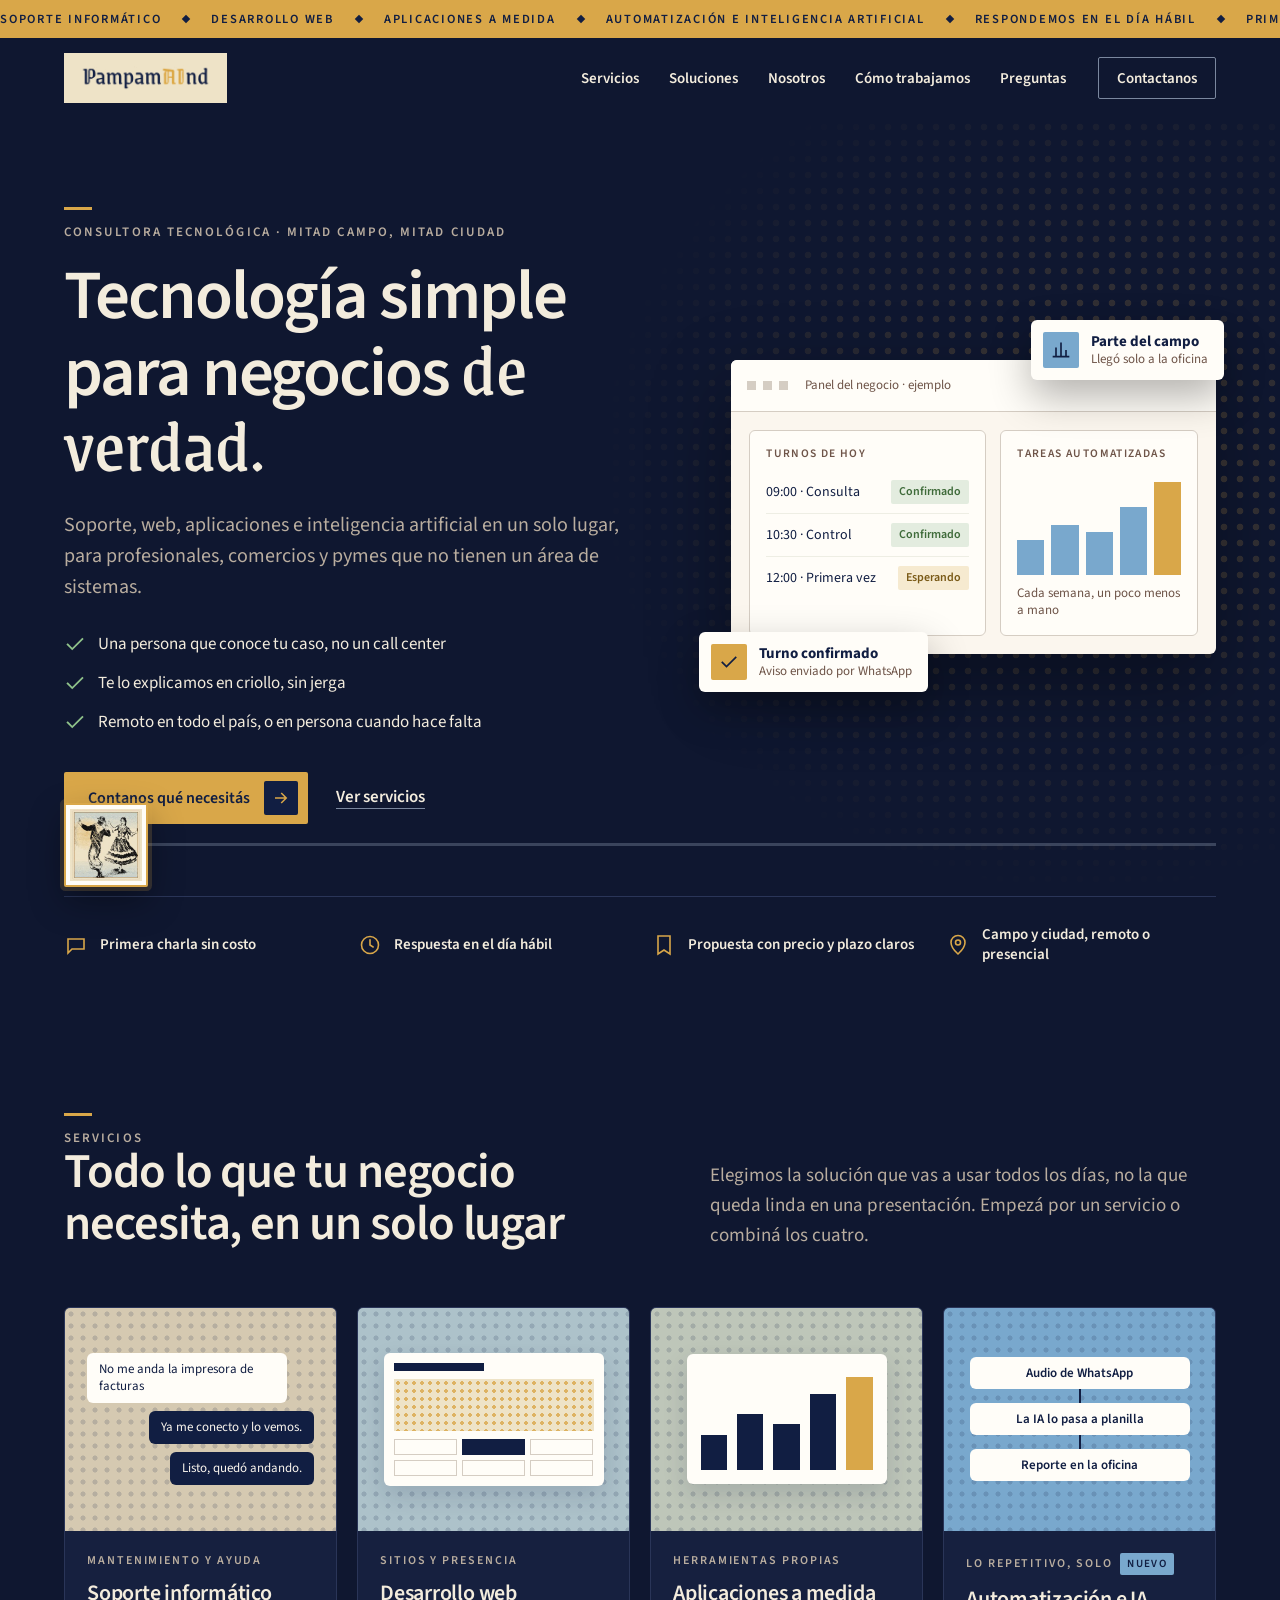
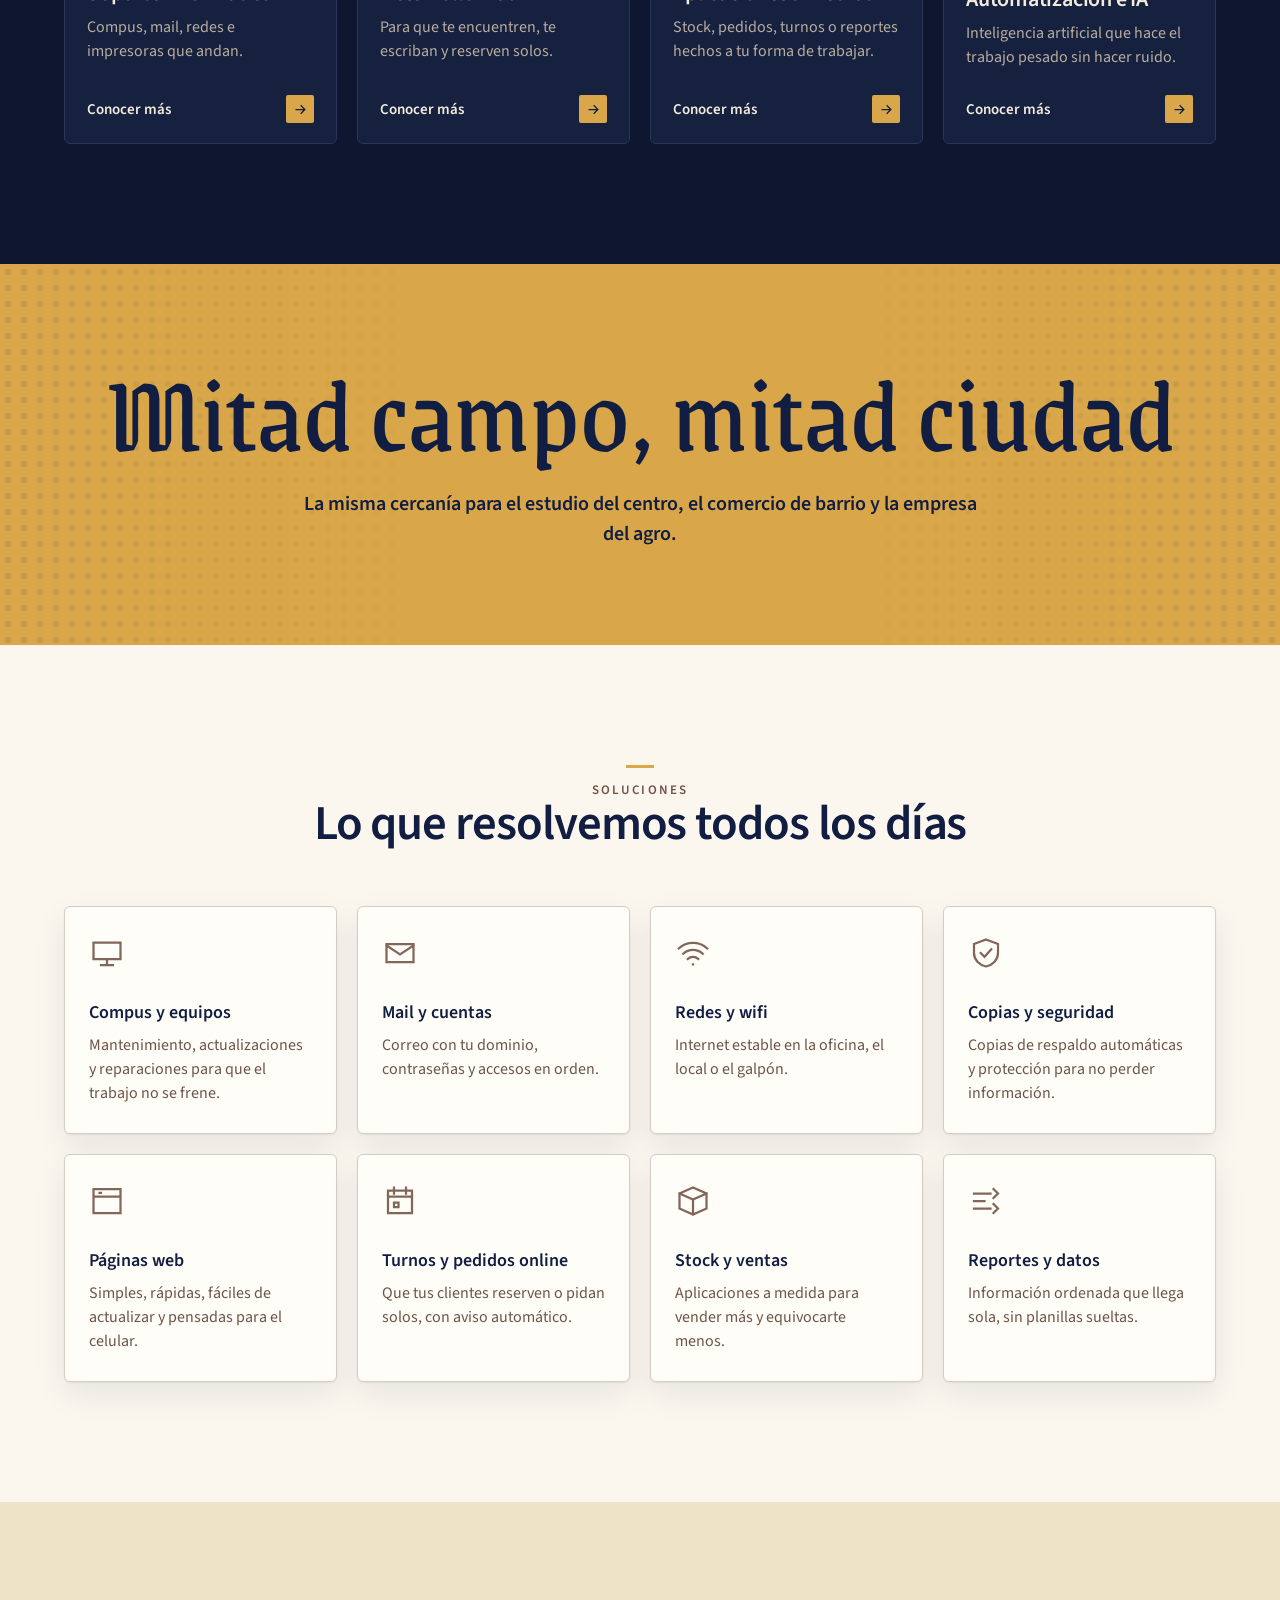
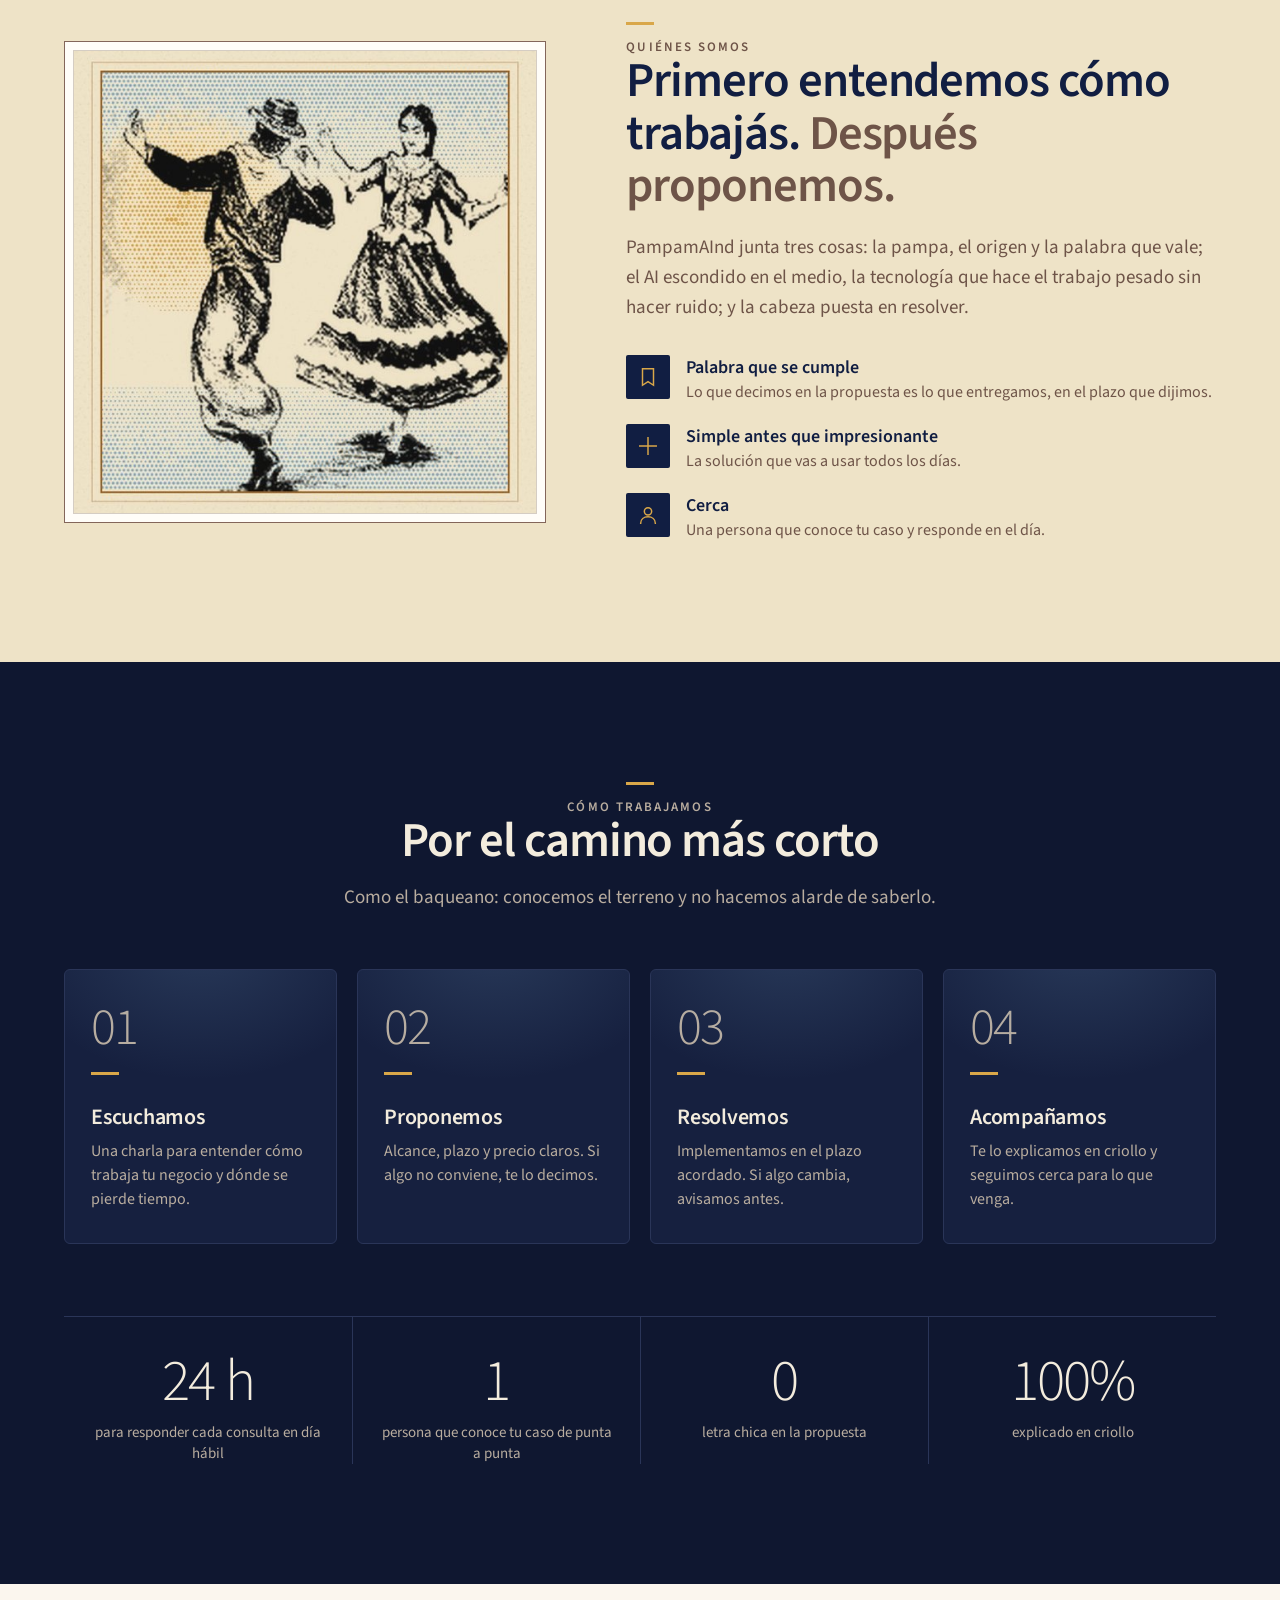
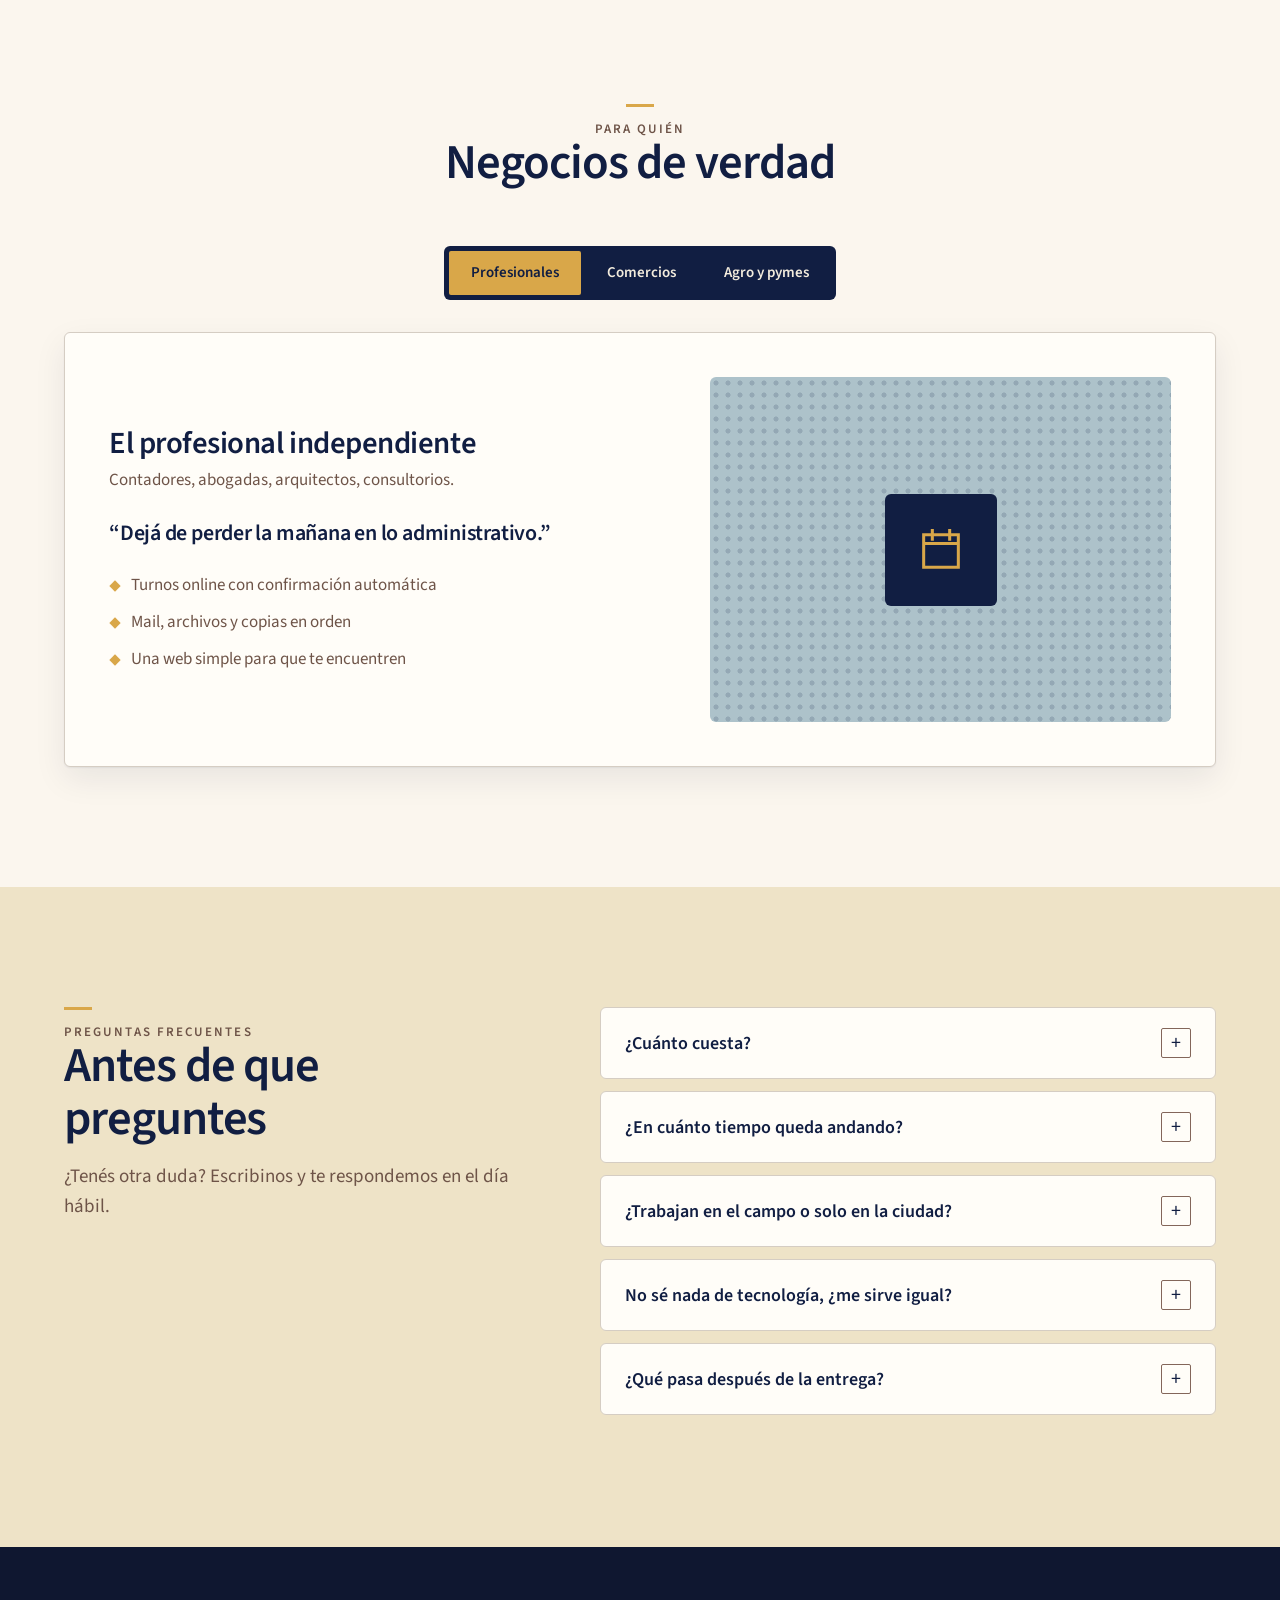
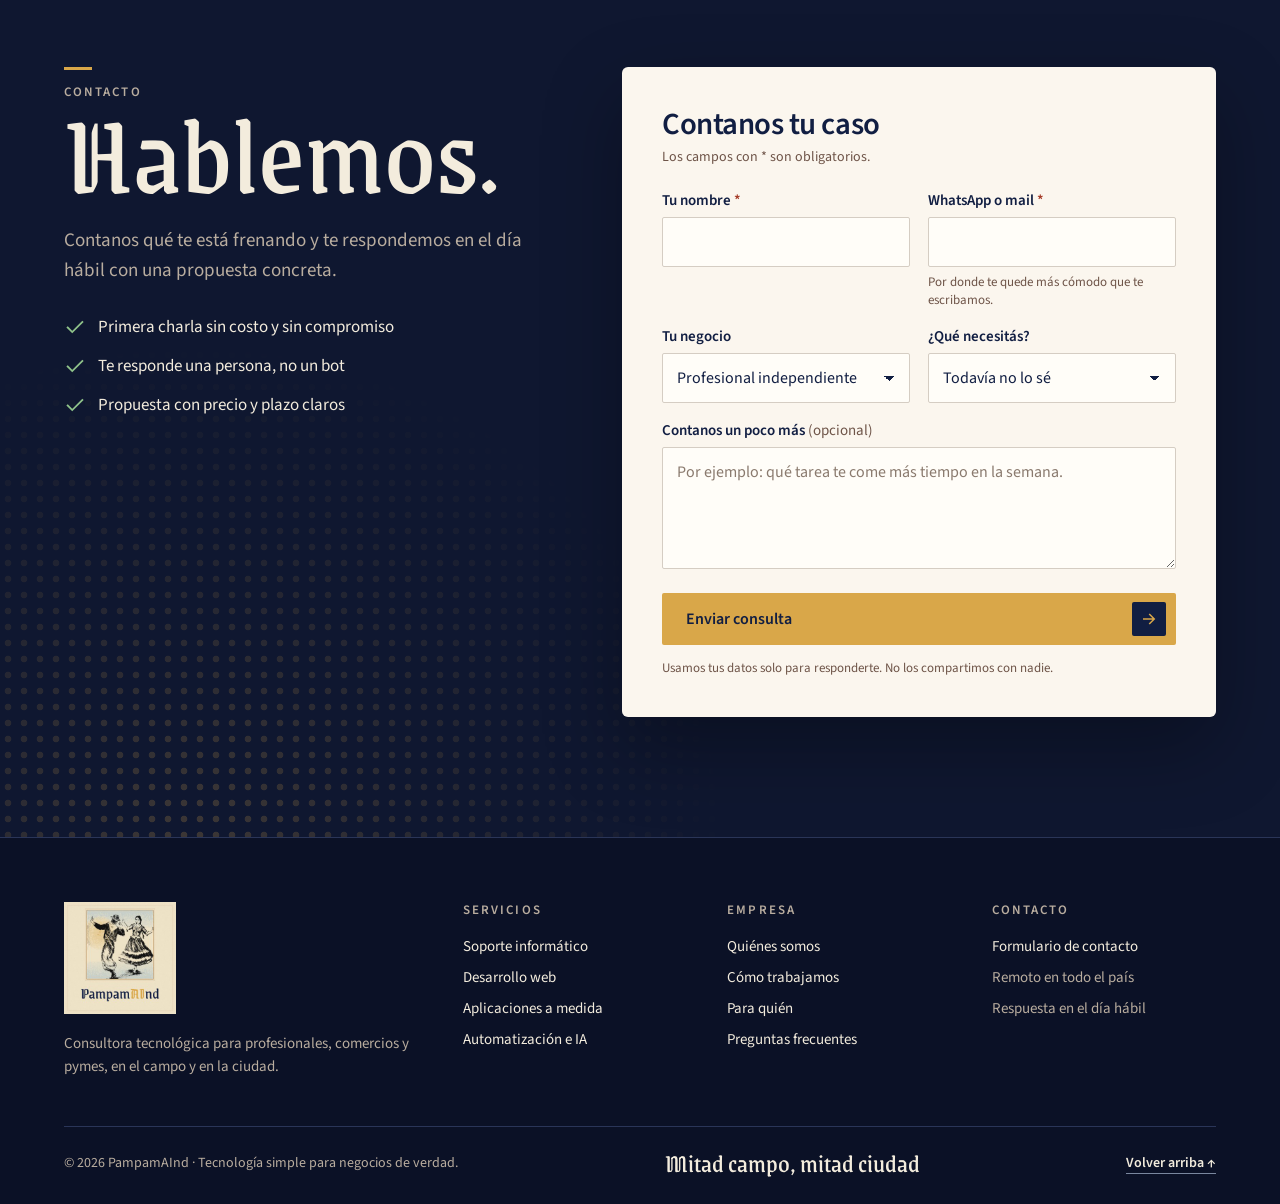
==== commit c670a303: "Pareja del scroll más grande y visible; versión en CSS y JS - La pareja pasa a 112 px en escritorio " ====
--- a/index.html
+++ b/index.html
@@ -20,7 +20,7 @@
   <link rel="preconnect" href="https://fonts.googleapis.com">
   <link rel="preconnect" href="https://fonts.gstatic.com" crossorigin>
   <link href="https://fonts.googleapis.com/css2?family=Grenze+Gotisch&family=Source+Sans+3:ital,wght@0,300;0,400;0,600;0,700;1,400&display=swap" rel="stylesheet">
-  <link rel="stylesheet" href="css/styles.css">
+  <link rel="stylesheet" href="css/styles.css?v=4">
 </head>
 <body>
   <a class="skip-link" href="#contenido">Saltar al contenido</a>
@@ -96,7 +96,7 @@
   <!-- Acompañante de scroll: la pareja del isotipo recorre la página de arriba a abajo -->
   <div class="dancer-rail" id="dancerRail" aria-hidden="true">
     <span class="dancer-progress"></span>
-    <span class="dancer" id="dancer"><img src="assets/isotipo-sm.jpg" alt="" width="88" height="88"></span>
+    <span class="dancer" id="dancer"><span class="dancer-frame"><img src="assets/isotipo-sm.jpg" alt="" width="112" height="112"></span></span>
   </div>
 
   <main id="contenido" tabindex="-1">
@@ -550,6 +550,6 @@
     </div>
   </footer>
 
-  <script src="js/main.js" defer></script>
+  <script src="js/main.js?v=4" defer></script>
 </body>
 </html>
--- a/css/styles.css
+++ b/css/styles.css
@@ -622,47 +622,56 @@
 
 /* ---------- Acompañante de scroll: la pareja del isotipo ---------- */
 .dancer-rail {
-  --p: 0; --sway: 0px;
+  --p: 0; --sway: 0px; --size: 64px;
   position: fixed; z-index: 40; pointer-events: none;
   /* Celular y tablet: recorre la parte de abajo de la pantalla, de izquierda a derecha */
-  left: var(--margin); right: var(--margin); bottom: 14px; height: 2px;
-  background: rgb(122 135 158 / .35);
+  left: var(--margin); right: var(--margin);
+  bottom: calc(var(--size) / 2 + 12px); height: 3px;
+  background: rgb(122 135 158 / .4);
+  transition: opacity .3s ease;
 }
 .dancer-progress {
   position: absolute; inset: 0; background: var(--trigo);
   transform: scaleX(var(--p)); transform-origin: left;
 }
 .dancer {
-  --size: 44px;
   position: absolute; top: 50%;
   left: calc(var(--p) * (100% - var(--size)));
   width: var(--size); height: var(--size);
   transform: translateY(calc(-50% + var(--sway)));
-  padding: 3px; background: var(--papel);
-  border: 1px solid var(--cuero); border-radius: var(--radius-s);
-  box-shadow: 0 8px 22px rgb(0 0 0 / .28);
-  transition: opacity .3s ease;
+}
+/* El marco va en un hijo para que el saltito no pise el desplazamiento */
+.dancer-frame {
+  display: block; width: 100%; height: 100%;
+  padding: 4px; background: var(--papel);
+  border: 2px solid var(--trigo); border-radius: var(--radius-s);
+  box-shadow: 0 0 0 4px rgb(217 167 73 / .18), 0 14px 34px rgb(0 0 0 / .35);
+  animation: dancer-idle 1.6s ease-in-out infinite alternate;
 }
 .dancer img { width: 100%; height: 100%; display: block; }
-.dancer.is-moving { animation: dancer-step .45s ease-in-out infinite alternate; }
-@keyframes dancer-step { to { margin-top: -4px; } }
+.dancer.is-moving .dancer-frame { animation: dancer-step .38s ease-in-out infinite alternate; }
+@keyframes dancer-idle { to { transform: translateY(-5px); } }
+@keyframes dancer-step { to { transform: translateY(-10px); } }
 body.no-scroll .dancer-rail { opacity: 0; }
 
+@media (min-width: 641px) { .dancer-rail { --size: 84px; } }
+
 /* Escritorio ancho: riel vertical en el margen derecho, de arriba a abajo */
-@media (min-width: 1280px) {
+@media (min-width: 1440px) {
   .dancer-rail {
-    left: auto; right: 40px; bottom: 32px;
-    top: calc(var(--header-h) + 32px);
-    width: 2px; height: auto;
+    --size: 112px;
+    left: auto; right: 64px;
+    top: calc(var(--header-h) + 24px); bottom: 24px;
+    width: 3px; height: auto;
   }
   .dancer-progress { transform: scaleY(var(--p)); transform-origin: top; }
   .dancer {
-    --size: 68px;
     top: calc(var(--p) * (100% - var(--size)));
     left: 50%;
-    transform: translateX(calc(-50% + var(--sway)));
-    padding: 4px;
+    /* vaivén más corto: el margen lateral mide justo 128 px */
+    transform: translateX(calc(-50% + var(--sway) * .5));
   }
+  .dancer-frame { padding: 5px; }
 }
 
 /* ---------- Footer ---------- */
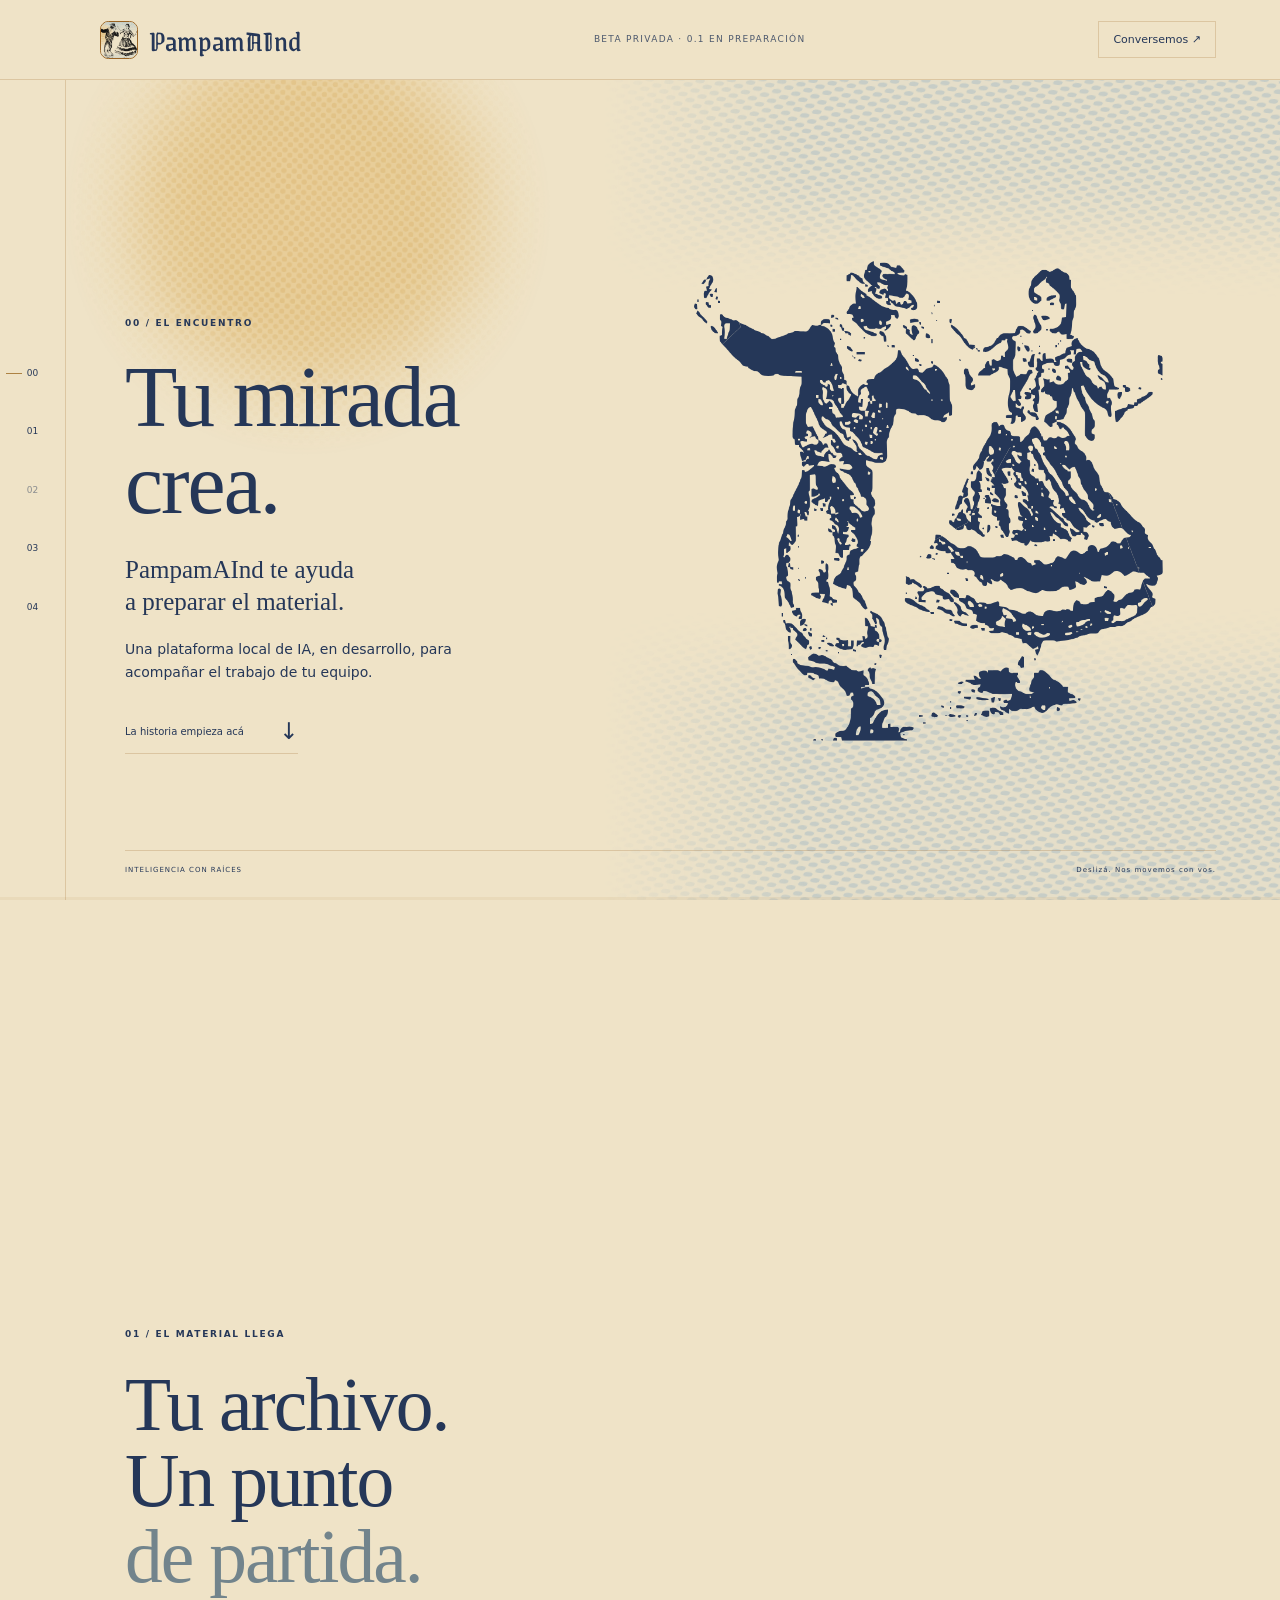
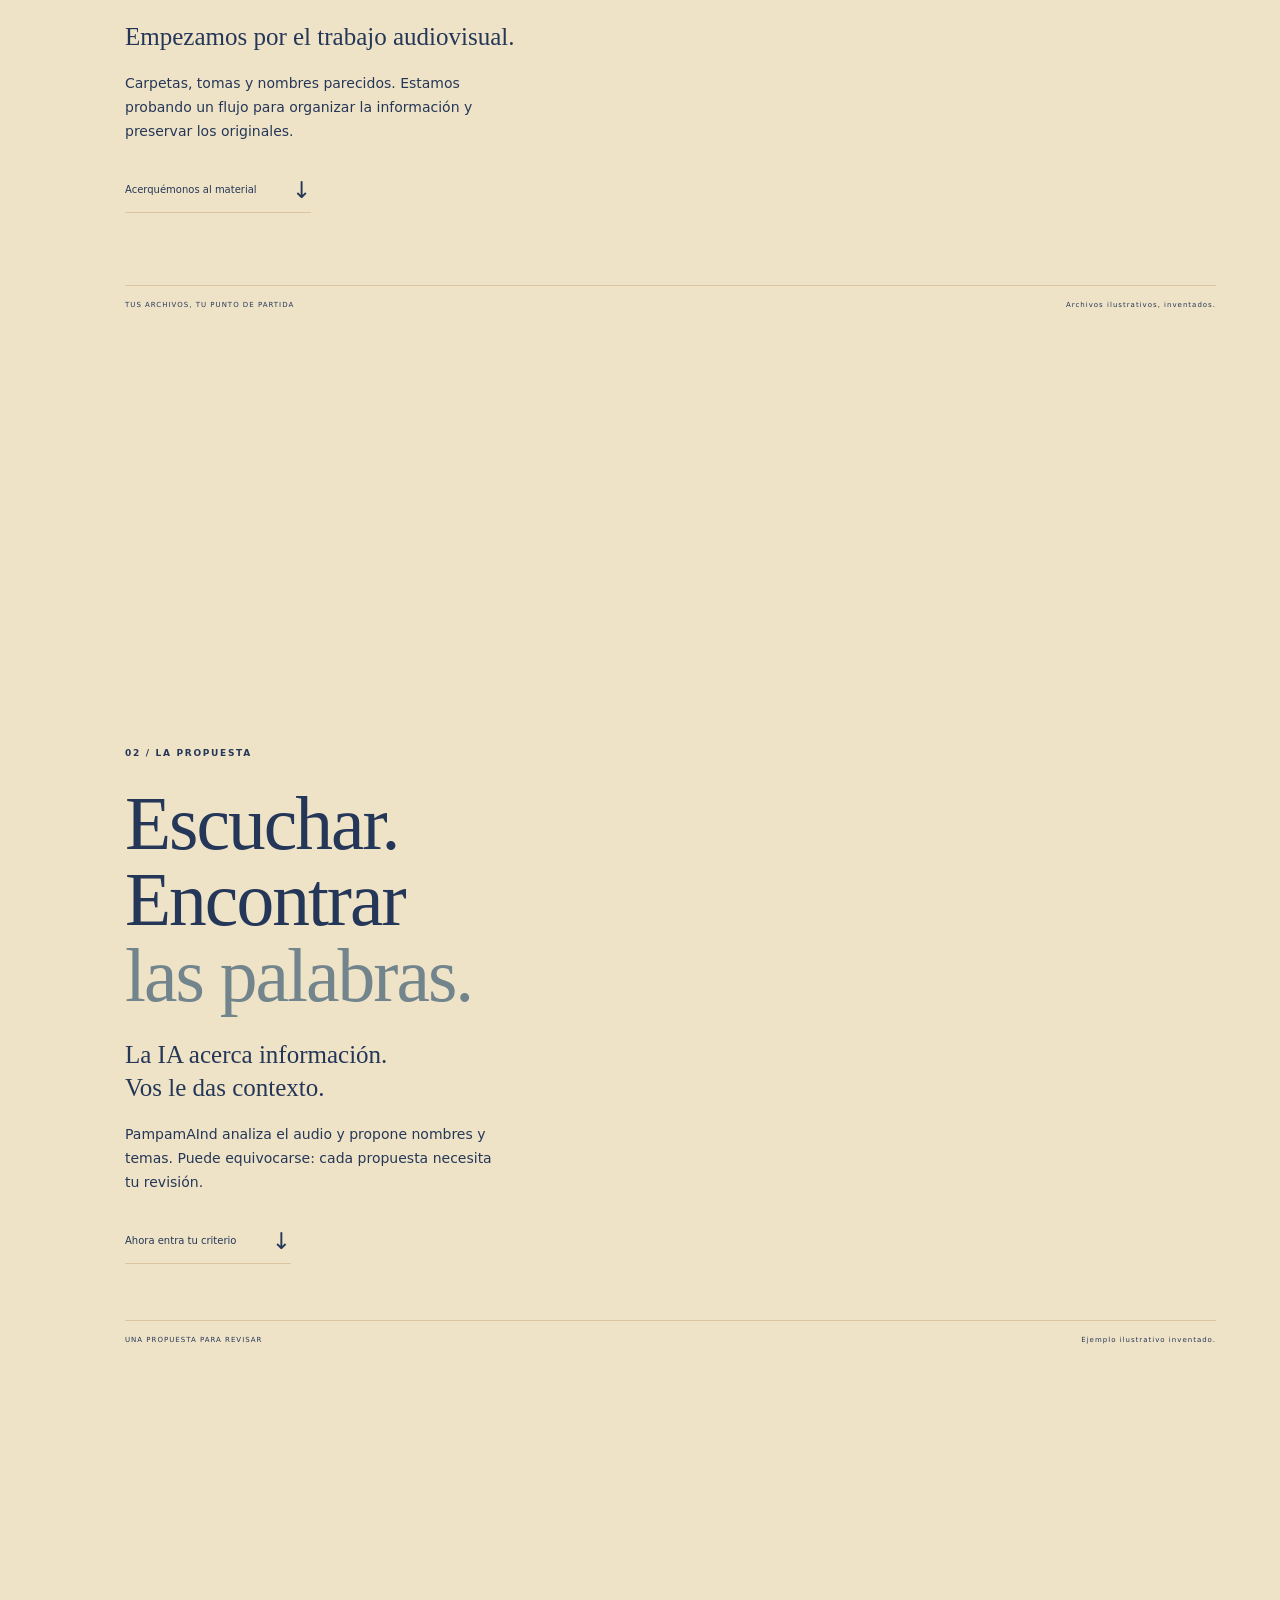
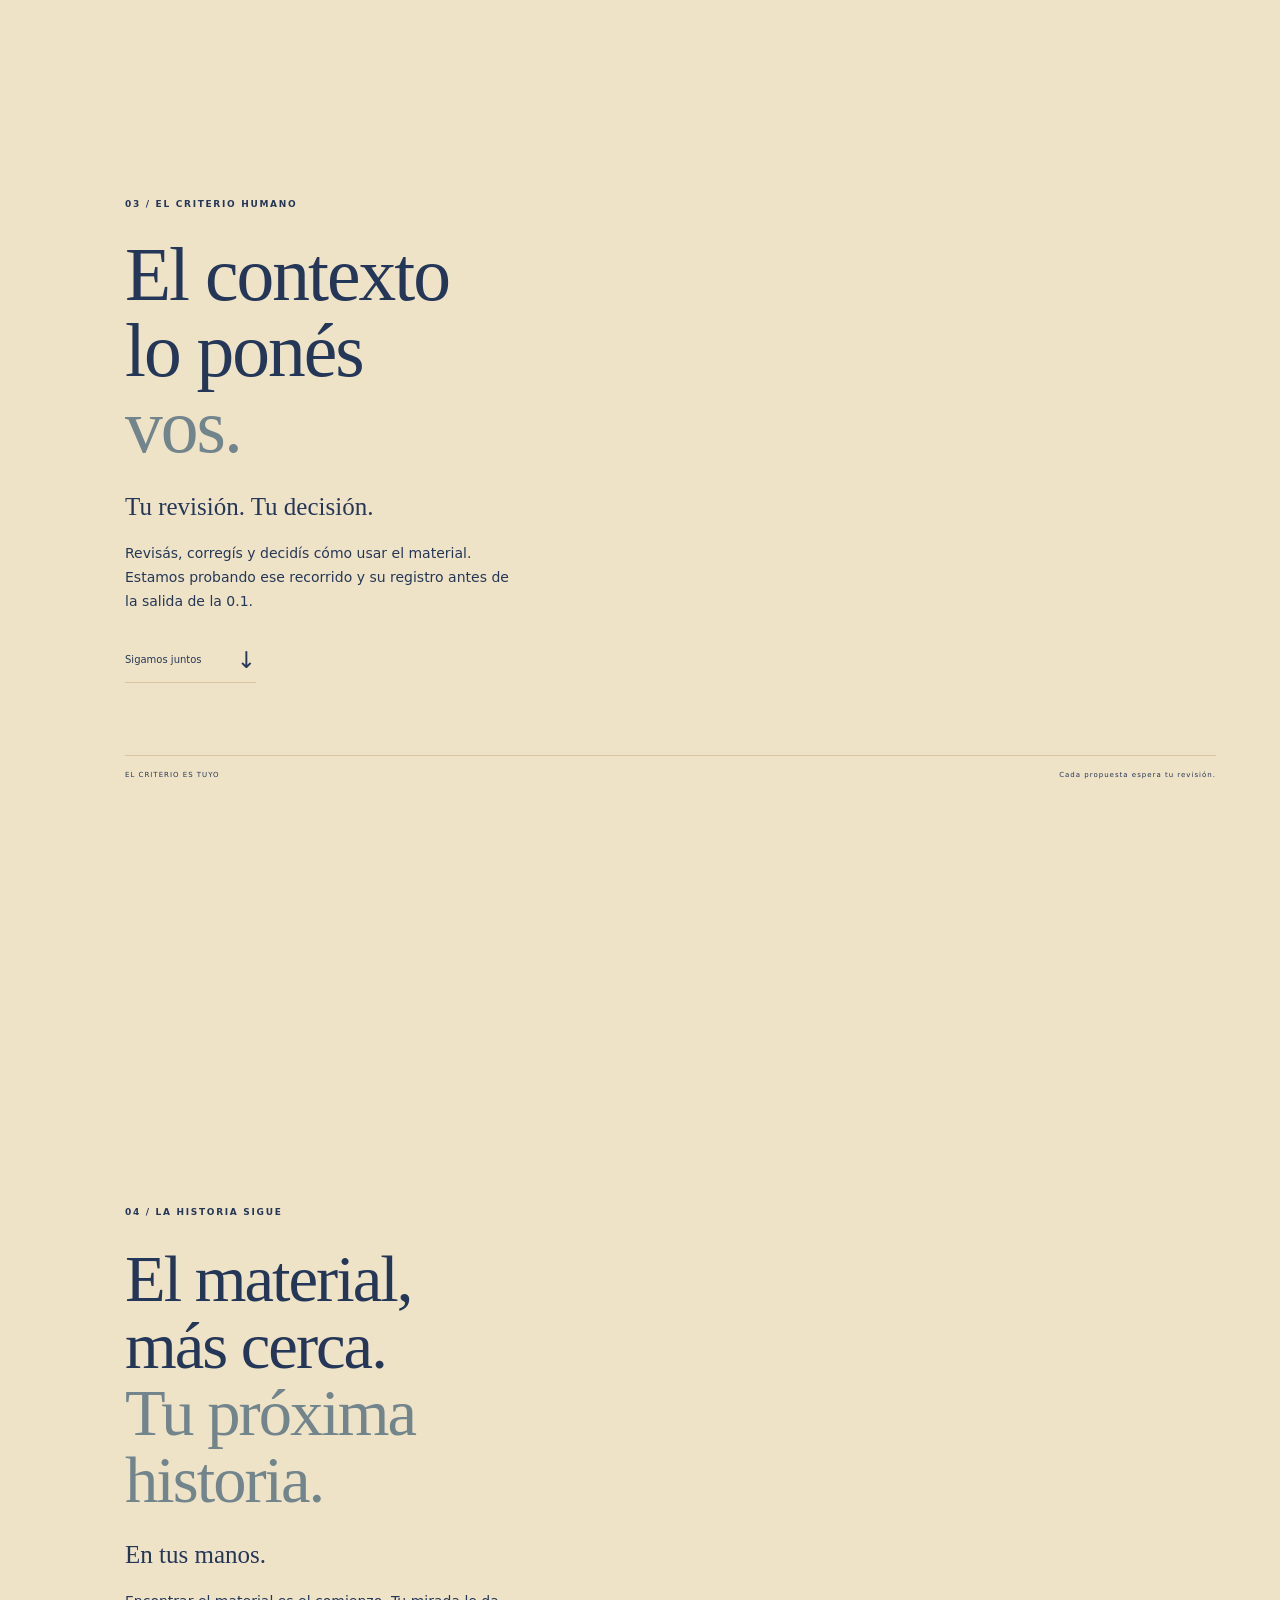
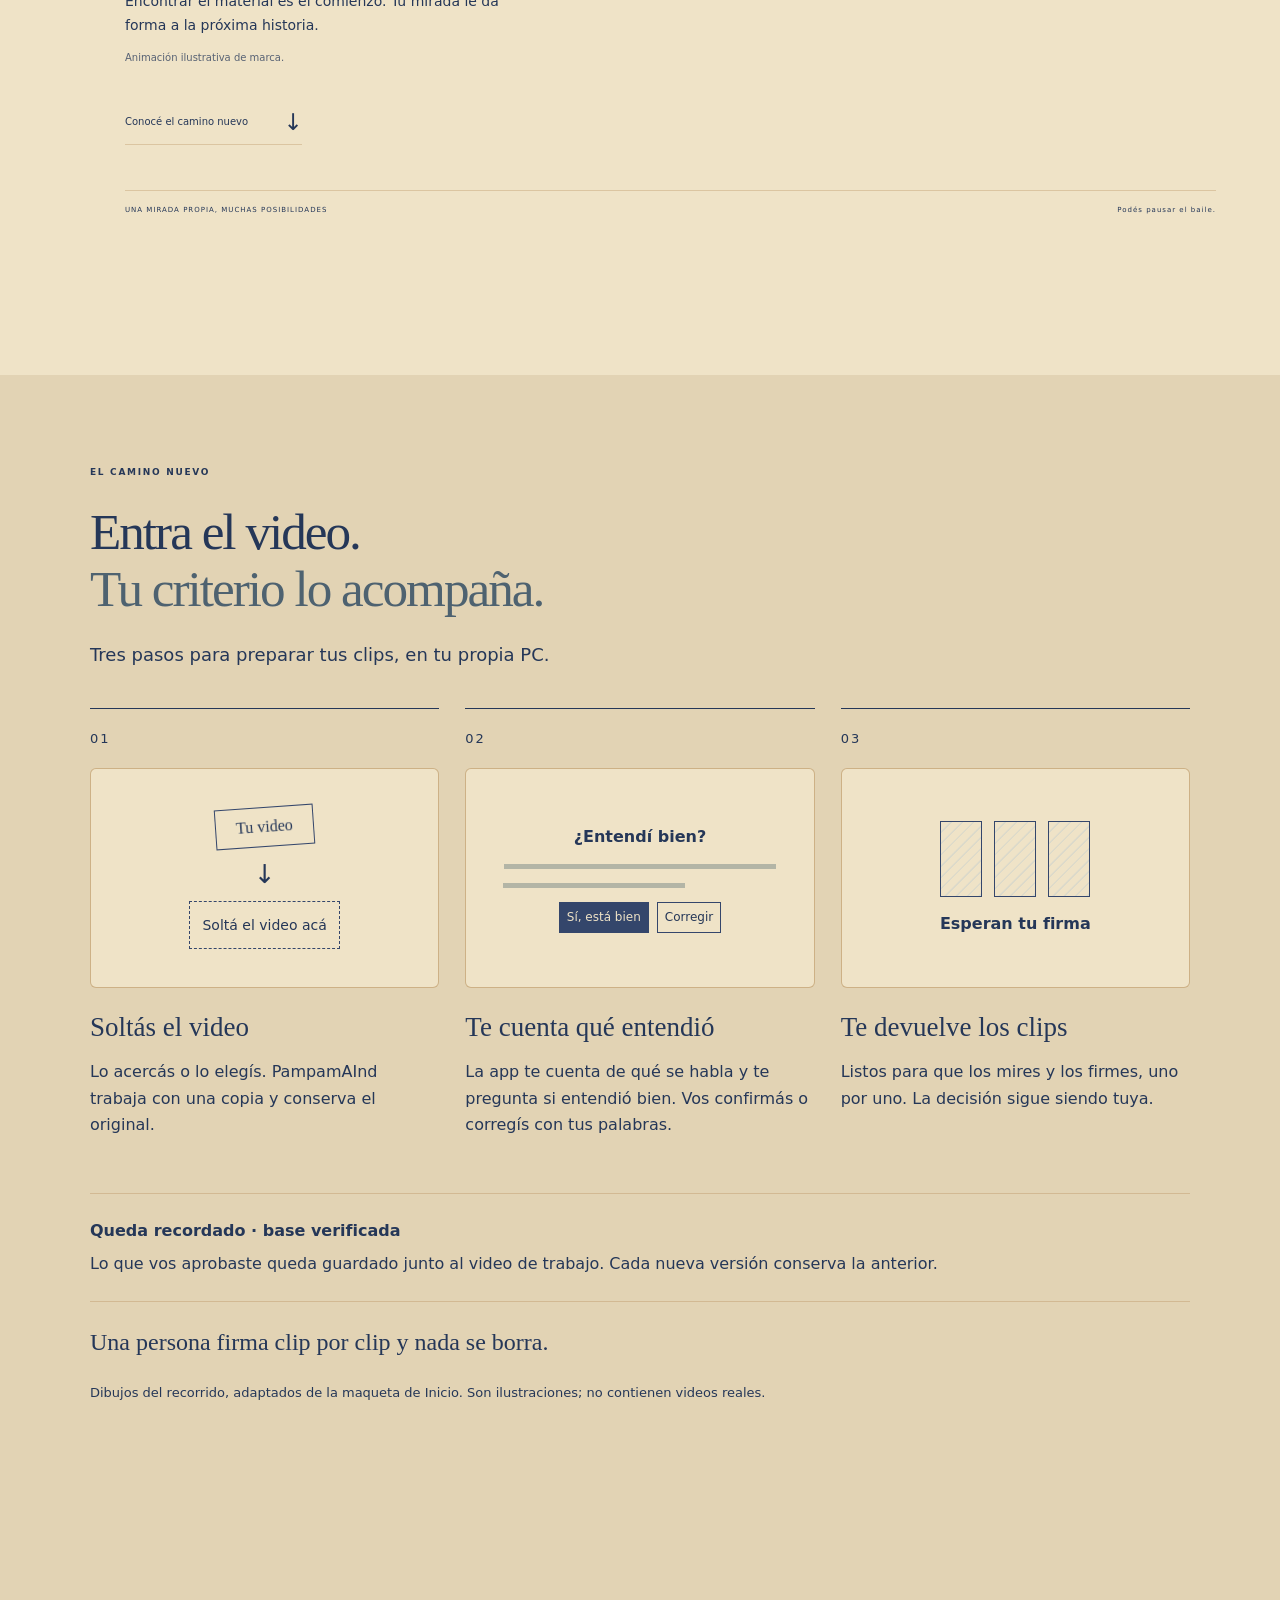
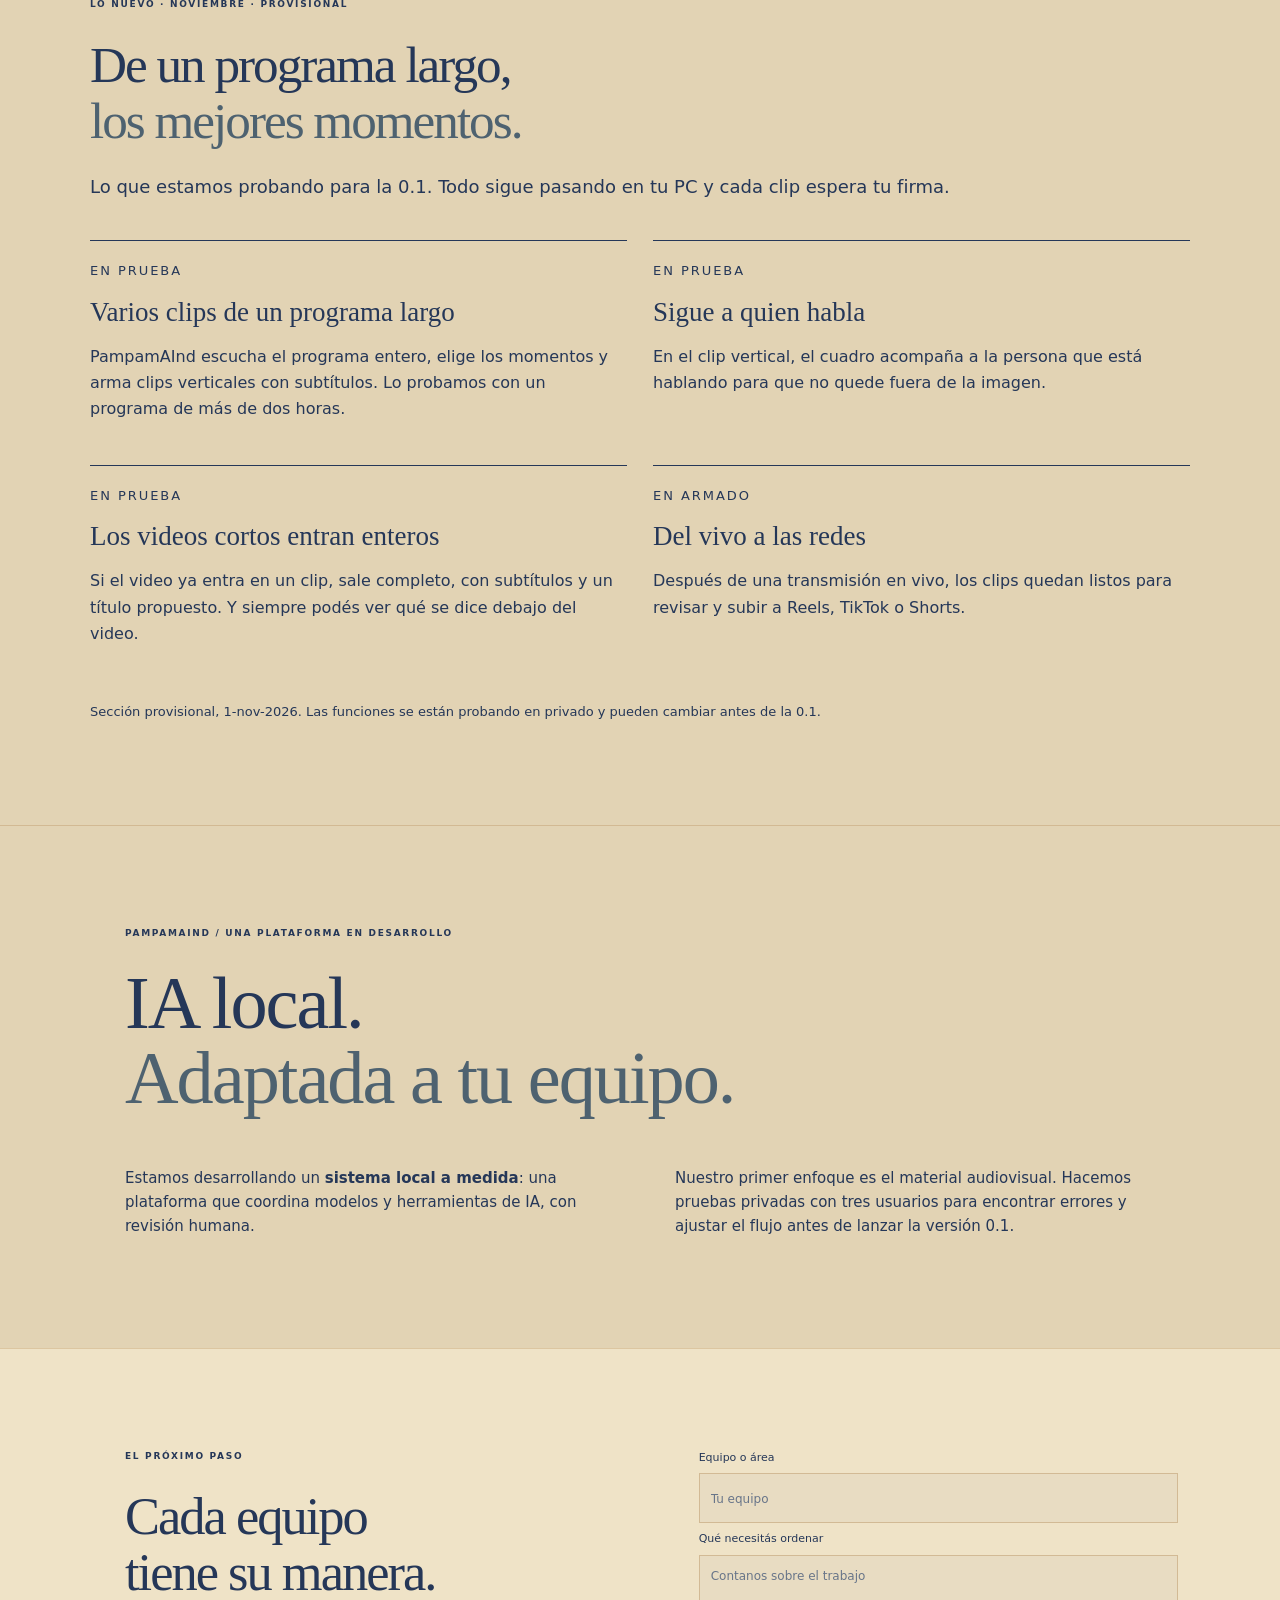
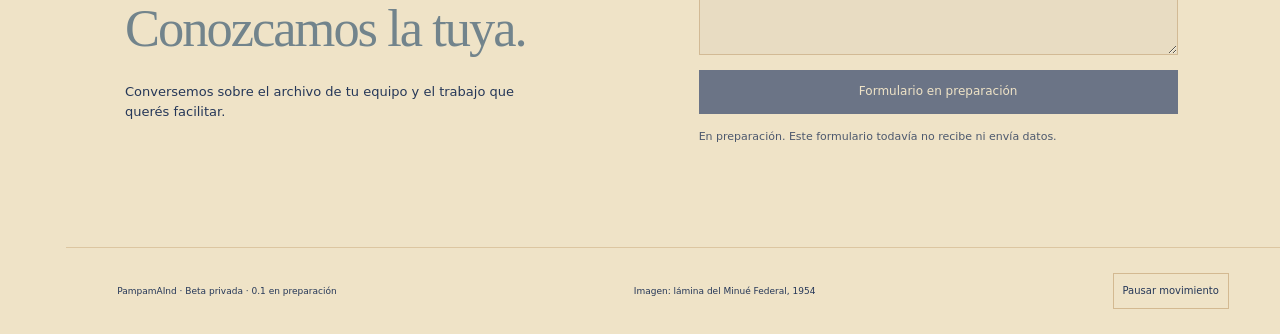
==== commit f76e9c6e: "Landing 'Tu mirada crea' con la recorrida de los personajes Recrea la landing de la plataforma con s" ====
--- a/index.html
+++ b/index.html
@@ -1,555 +1,36 @@
-<!DOCTYPE html>
-<html lang="es-AR">
-<head>
-  <meta charset="utf-8">
-  <meta name="viewport" content="width=device-width, initial-scale=1">
-  <title>PampamAInd · Tecnología simple para negocios de verdad</title>
-  <meta name="description" content="Consultora tecnológica para profesionales, comercios y pymes sin área de sistemas: soporte informático, desarrollo web, aplicaciones a medida y automatización con inteligencia artificial.">
-  <meta name="theme-color" content="#0f1730">
+<!doctype html><html lang="es"><head><meta charset="utf-8"><meta name="viewport" content="width=device-width,initial-scale=1"><title>PampamAInd · Tu mirada crea</title><meta name="description" content="Plataforma local de asistencia editorial en desarrollo. Nuestro primer enfoque: ayudar a editores y creadores a organizar su material audiovisual. Beta privada; versión 0.1 en preparación."><link rel="icon" href="assets/marca-64.webp"><link rel="stylesheet" href="style.css"></head><body><a class="skip" href="#contenido">Saltar al contenido</a>
+<header><a class="brand" href="#encuentro"><img src="assets/marca.webp" width="38" height="38" alt=""><span>PampamAInd</span></a><span class="beta">BETA PRIVADA · 0.1 EN PREPARACIÓN</span><a class="contact-link" href="#contacto">Conversemos ↗</a></header>
+<nav class="chapters" aria-label="Capítulos"><a href="#encuentro" aria-label="00 · El encuentro">00</a><a href="#material" aria-label="01 · El material">01</a><a href="#propuesta" aria-label="02 · La propuesta">02</a><a href="#criterio" aria-label="03 · Tu criterio">03</a><a href="#historia" aria-label="04 · Tu historia">04</a></nav>
+<main id="contenido"><div class="story"><div class="stage" aria-hidden="false"><div class="flag"><img src="assets/bandera-trama.svg" alt=""></div><div class="sun-pass" aria-hidden="true"><img src="assets/sol-difuso-fondo.svg" alt=""></div>
+<div class="world"><div class="player-frame" aria-hidden="true"><div class="player-label">TU MATERIAL / ESCENA ILUSTRATIVA</div></div><div class="actor gaucho" data-person="gaucho"><svg viewBox="0 0 1000 1000" aria-hidden="true"><g class="person"><image href="assets/gaucho-cuerpo.png" x="70" y="30" width="510" height="930"/><g class="hand gaucho-hand"><image href="assets/gaucho-mano.png" x="100" y="90" width="110" height="155"/></g></g></svg></div><div class="actor dama" data-person="dama"><svg viewBox="0 0 1000 1000" aria-hidden="true"><g class="person"><image href="assets/dama-cuerpo.png" x="475" y="30" width="495" height="930"/><g class="skirt"><image href="assets/dama-pollera.png" x="470" y="405" width="495" height="420"/></g><g class="hand dama-hand"><image href="assets/dama-mano.png" x="515" y="140" width="110" height="115"/></g></g></svg></div><div class="material-card" aria-hidden="true"><span>ARCHIVO DE MEDIOS</span><span class="archive-stamp">ORIGINAL</span><div class="film"><svg class="film-print" viewBox="0 0 300 112" aria-hidden="true"><defs><pattern id="tinta-fotogramas" width="5" height="5" patternUnits="userSpaceOnUse"><path d="M0 5L5 0" stroke="#34466b" stroke-width=".65" opacity=".45"/></pattern></defs><path d="M1 1L299 3L297 110L2 111Z" fill="#34466b"/><path d="M9 6h4v5h-4zM9 101h4v5h-4z" fill="#ddcba5"/><path d="M19 6h4v5h-4zM19 101h4v5h-4z" fill="#ddcba5"/><path d="M29 6h4v5h-4zM29 101h4v5h-4z" fill="#ddcba5"/><path d="M39 6h4v5h-4zM39 101h4v5h-4z" fill="#ddcba5"/><path d="M49 6h4v5h-4zM49 101h4v5h-4z" fill="#ddcba5"/><path d="M59 6h4v5h-4zM59 101h4v5h-4z" fill="#ddcba5"/><path d="M69 6h4v5h-4zM69 101h4v5h-4z" fill="#ddcba5"/><path d="M79 6h4v5h-4zM79 101h4v5h-4z" fill="#ddcba5"/><path d="M89 6h4v5h-4zM89 101h4v5h-4z" fill="#ddcba5"/><path d="M99 6h4v5h-4zM99 101h4v5h-4z" fill="#ddcba5"/><path d="M109 6h4v5h-4zM109 101h4v5h-4z" fill="#ddcba5"/><path d="M119 6h4v5h-4zM119 101h4v5h-4z" fill="#ddcba5"/><path d="M129 6h4v5h-4zM129 101h4v5h-4z" fill="#ddcba5"/><path d="M139 6h4v5h-4zM139 101h4v5h-4z" fill="#ddcba5"/><path d="M149 6h4v5h-4zM149 101h4v5h-4z" fill="#ddcba5"/><path d="M159 6h4v5h-4zM159 101h4v5h-4z" fill="#ddcba5"/><path d="M169 6h4v5h-4zM169 101h4v5h-4z" fill="#ddcba5"/><path d="M179 6h4v5h-4zM179 101h4v5h-4z" fill="#ddcba5"/><path d="M189 6h4v5h-4zM189 101h4v5h-4z" fill="#ddcba5"/><path d="M199 6h4v5h-4zM199 101h4v5h-4z" fill="#ddcba5"/><path d="M209 6h4v5h-4zM209 101h4v5h-4z" fill="#ddcba5"/><path d="M219 6h4v5h-4zM219 101h4v5h-4z" fill="#ddcba5"/><path d="M229 6h4v5h-4zM229 101h4v5h-4z" fill="#ddcba5"/><path d="M239 6h4v5h-4zM239 101h4v5h-4z" fill="#ddcba5"/><path d="M249 6h4v5h-4zM249 101h4v5h-4z" fill="#ddcba5"/><path d="M259 6h4v5h-4zM259 101h4v5h-4z" fill="#ddcba5"/><path d="M269 6h4v5h-4zM269 101h4v5h-4z" fill="#ddcba5"/><path d="M279 6h4v5h-4zM279 101h4v5h-4z" fill="#ddcba5"/><g fill="#ddcba5" stroke="#34466b" stroke-width="1.2"><path d="M10 19L96 20L95 92L11 93Z"/><path d="M106 20L192 19L191 93L105 92Z"/><path d="M202 20L288 21L289 92L201 94Z"/></g><g fill="#75817c"><path d="M12 77L37 45L55 62L72 35L95 73V91H12Z"/><path d="M107 76L130 58L147 67L166 48L191 72V91H107Z"/><path d="M203 78Q224 51 247 65Q266 42 287 58V92H203Z"/></g><g fill="url(#tinta-fotogramas)"><path d="M12 78L37 46L55 63L72 36L95 74V91H12Z"/><path d="M107 77L130 59L147 68L166 49L191 73V91H107Z"/><path d="M203 79Q224 52 247 66Q266 43 287 59V92H203Z"/></g><g stroke="#34466b" fill="none" stroke-width="1"><circle cx="30" cy="35" r="7"/><path d="M15 85Q32 78 48 84T92 81M109 86Q130 74 149 84T188 79M205 87Q222 78 240 86T286 78M118 34h24m-17 4h27m69-4h37m-27 4h41"/></g></svg></div><b>Una historia<br>por encontrar.</b><small>FICHA 01 · toma_01.mp4</small></div><div class="proposal-card" aria-hidden="true"><span>DEL AUDIO AL NOMBRE</span><div class="wave"><i style="height:20%"></i><i style="height:89%"></i><i style="height:38%"></i><i style="height:85%"></i><i style="height:55%"></i><i style="height:76%"></i><i style="height:69%"></i><i style="height:63%"></i><i style="height:80%"></i><i style="height:48%"></i><i style="height:87%"></i><i style="height:30%"></i><i style="height:90%"></i><i style="height:28%"></i><i style="height:88%"></i><i style="height:45%"></i><i style="height:82%"></i></div><p>«Una historia por contar…»</p><b>una-historia-por-contar.mp4</b><small>PROPUESTA PARA REVISAR</small></div><div class="criterion" aria-hidden="true"><span>TU REVISIÓN</span><b>Tu decisión.</b><small>La IA espera.</small></div><div class="garden" aria-hidden="true"><svg class="sprig" viewBox="0 0 160 440" aria-hidden="true"><path d="M80 440C24 340 120 245 74 144C53 96 70 40 84 6" fill="none" stroke="currentColor" stroke-width="2"/><g fill="none" stroke="currentColor" stroke-width="1.3"><path d="M70 340Q10 330 24 276Q69 286 70 340ZM83 285Q147 261 130 215Q89 229 83 285ZM80 215Q20 191 34 147Q78 160 80 215ZM69 140Q127 116 115 70Q77 92 69 140Z"/></g><g class="buds" fill="currentColor"><ellipse cx="39" cy="91" rx="6" ry="14"/><ellipse cx="122" cy="177" rx="6" ry="14"/><ellipse cx="31" cy="251" rx="6" ry="14"/></g><g class="petals" fill="none" stroke="currentColor" stroke-width="1.2"><ellipse cx="39" cy="82" rx="4" ry="10" transform="rotate(0 39 91)"/><ellipse cx="39" cy="82" rx="4" ry="10" transform="rotate(45 39 91)"/><ellipse cx="39" cy="82" rx="4" ry="10" transform="rotate(90 39 91)"/><ellipse cx="39" cy="82" rx="4" ry="10" transform="rotate(135 39 91)"/><ellipse cx="39" cy="82" rx="4" ry="10" transform="rotate(180 39 91)"/><ellipse cx="39" cy="82" rx="4" ry="10" transform="rotate(225 39 91)"/><ellipse cx="39" cy="82" rx="4" ry="10" transform="rotate(270 39 91)"/><ellipse cx="39" cy="82" rx="4" ry="10" transform="rotate(315 39 91)"/><ellipse cx="122" cy="168" rx="4" ry="10" transform="rotate(0 122 177)"/><ellipse cx="122" cy="168" rx="4" ry="10" transform="rotate(45 122 177)"/><ellipse cx="122" cy="168" rx="4" ry="10" transform="rotate(90 122 177)"/><ellipse cx="122" cy="168" rx="4" ry="10" transform="rotate(135 122 177)"/><ellipse cx="122" cy="168" rx="4" ry="10" transform="rotate(180 122 177)"/><ellipse cx="122" cy="168" rx="4" ry="10" transform="rotate(225 122 177)"/><ellipse cx="122" cy="168" rx="4" ry="10" transform="rotate(270 122 177)"/><ellipse cx="122" cy="168" rx="4" ry="10" transform="rotate(315 122 177)"/><ellipse cx="31" cy="242" rx="4" ry="10" transform="rotate(0 31 251)"/><ellipse cx="31" cy="242" rx="4" ry="10" transform="rotate(45 31 251)"/><ellipse cx="31" cy="242" rx="4" ry="10" transform="rotate(90 31 251)"/><ellipse cx="31" cy="242" rx="4" ry="10" transform="rotate(135 31 251)"/><ellipse cx="31" cy="242" rx="4" ry="10" transform="rotate(180 31 251)"/><ellipse cx="31" cy="242" rx="4" ry="10" transform="rotate(225 31 251)"/><ellipse cx="31" cy="242" rx="4" ry="10" transform="rotate(270 31 251)"/><ellipse cx="31" cy="242" rx="4" ry="10" transform="rotate(315 31 251)"/></g></svg></div><div class="player-controls" hidden><button id="play" type="button" aria-pressed="true" aria-label="Pausar el baile ilustrado">Ⅱ <span>Pausar</span></button><div class="play-line" aria-hidden="true"><i></i></div><small>Escena ilustrativa</small></div></div></div>
+<section id="encuentro" class="beat" data-step="0"><div class="copy"><p class="eyebrow">00 / EL ENCUENTRO</p><h1>Tu mirada<br>crea.</h1><p class="lead">PampamAInd te ayuda<br>a preparar el material.</p><p class="detail">Una plataforma local de IA, en desarrollo, para acompañar el trabajo de tu equipo.</p><a class="next" href="#material">La historia empieza acá <span>↓</span></a></div><div class="beat-foot"><span>INTELIGENCIA CON RAÍCES</span><span>Deslizá. Nos movemos con vos.</span></div></section>
+<section id="material" class="beat" data-step="1"><div class="copy"><p class="eyebrow">01 / EL MATERIAL LLEGA</p><h2>Tu archivo.<br>Un punto<br><em>de partida.</em></h2><p class="lead">Empezamos por el trabajo audiovisual.</p><p class="detail">Carpetas, tomas y nombres parecidos. Estamos probando un flujo para organizar la información y preservar los originales.</p><a class="next" href="#propuesta">Acerquémonos al material <span>↓</span></a></div><div class="beat-foot"><span>TUS ARCHIVOS, TU PUNTO DE PARTIDA</span><span>Archivos ilustrativos, inventados.</span></div></section>
+<section id="propuesta" class="beat" data-step="2"><div class="copy"><p class="eyebrow">02 / LA PROPUESTA</p><h2>Escuchar.<br>Encontrar<br><em>las palabras.</em></h2><p class="lead">La IA acerca información.<br>Vos le das contexto.</p><p class="detail">PampamAInd analiza el audio y propone nombres y temas. Puede equivocarse: cada propuesta necesita tu revisión.</p><a class="next" href="#criterio">Ahora entra tu criterio <span>↓</span></a></div><div class="beat-foot"><span>UNA PROPUESTA PARA REVISAR</span><span>Ejemplo ilustrativo inventado.</span></div></section>
+<section id="criterio" class="beat" data-step="3"><div class="copy"><p class="eyebrow">03 / EL CRITERIO HUMANO</p><h2>El contexto<br>lo ponés<br><em>vos.</em></h2><p class="lead">Tu revisión. Tu decisión.</p><p class="detail">Revisás, corregís y decidís cómo usar el material. Estamos probando ese recorrido y su registro antes de la salida de la 0.1.</p><a class="next" href="#historia">Sigamos juntos <span>↓</span></a></div><div class="beat-foot"><span>EL CRITERIO ES TUYO</span><span>Cada propuesta espera tu revisión.</span></div></section>
+<section id="historia" class="beat" data-step="4"><div class="copy"><p class="eyebrow">04 / LA HISTORIA SIGUE</p><h2>El material,<br>más cerca.<br><em>Tu próxima historia.</em></h2><p class="lead">En tus manos.</p><p class="detail">Encontrar el material es el comienzo. Tu mirada le da forma a la próxima historia.</p><p class="illustration-note">Animación ilustrativa de marca.</p><a class="next" href="#camino-simple">Conocé el camino nuevo <span>↓</span></a></div><div class="beat-foot"><span>UNA MIRADA PROPIA, MUCHAS POSIBILIDADES</span><span>Podés pausar el baile.</span></div></section></div>
 
-  <meta property="og:type" content="website">
-  <meta property="og:locale" content="es_AR">
-  <meta property="og:site_name" content="PampamAInd">
-  <meta property="og:title" content="PampamAInd · Tecnología simple para negocios de verdad">
-  <meta property="og:description" content="Soporte, web, aplicaciones e inteligencia artificial para negocios que no tienen un área de sistemas. Mitad campo, mitad ciudad.">
-  <!-- TODO: agregar og:image con URL absoluta (1200×630). -->
-
-  <link rel="icon" type="image/png" href="assets/favicon.png">
-  <link rel="apple-touch-icon" href="assets/apple-touch-icon.png">
-
-  <link rel="preconnect" href="https://fonts.googleapis.com">
-  <link rel="preconnect" href="https://fonts.gstatic.com" crossorigin>
-  <link href="https://fonts.googleapis.com/css2?family=Grenze+Gotisch&family=Source+Sans+3:ital,wght@0,300;0,400;0,600;0,700;1,400&display=swap" rel="stylesheet">
-  <link rel="stylesheet" href="css/styles.css?v=4">
-</head>
-<body>
-  <a class="skip-link" href="#contenido">Saltar al contenido</a>
-
-  <!-- Barra superior en movimiento -->
-  <div class="ticker" id="top" aria-label="Soporte, web, aplicaciones e inteligencia artificial. Respondemos en el día hábil.">
-    <div class="ticker-track" aria-hidden="true">
-      <div class="ticker-group">
-        <span>Soporte informático</span><i class="rombo"></i>
-        <span>Desarrollo web</span><i class="rombo"></i>
-        <span>Aplicaciones a medida</span><i class="rombo"></i>
-        <span>Automatización e inteligencia artificial</span><i class="rombo"></i>
-        <span>Respondemos en el día hábil</span><i class="rombo"></i>
-        <span>Primera charla sin costo</span><i class="rombo"></i>
-      </div>
-      <div class="ticker-group">
-        <span>Soporte informático</span><i class="rombo"></i>
-        <span>Desarrollo web</span><i class="rombo"></i>
-        <span>Aplicaciones a medida</span><i class="rombo"></i>
-        <span>Automatización e inteligencia artificial</span><i class="rombo"></i>
-        <span>Respondemos en el día hábil</span><i class="rombo"></i>
-        <span>Primera charla sin costo</span><i class="rombo"></i>
-      </div>
-    </div>
-  </div>
-
-  <!-- Header -->
-  <header class="site-header" id="siteHeader">
-    <div class="container header-inner">
-      <a class="logo-plate" href="#top" aria-label="PampamAInd, volver al inicio">
-        <!-- Solo logotipo a color sobre placa pergamino (manual de marca, fondos oscuros). TODO: SVG. -->
-        <img src="assets/logo-wordmark.png" alt="PampamAInd" width="131" height="26">
-      </a>
-      <nav class="main-nav" aria-label="Principal">
-        <ul>
-          <li><a href="#servicios">Servicios</a></li>
-          <li><a href="#soluciones">Soluciones</a></li>
-          <li><a href="#nosotros">Nosotros</a></li>
-          <li><a href="#como">Cómo trabajamos</a></li>
-          <li><a href="#preguntas">Preguntas</a></li>
-        </ul>
-      </nav>
-      <div class="header-actions">
-        <a class="btn btn--outline btn--s header-cta" href="#contacto">Contactanos</a>
-        <button class="menu-toggle" id="menuToggle" type="button" aria-expanded="false" aria-controls="menuOverlay">
-          <span class="menu-icon" aria-hidden="true"><span></span><span></span></span>
-          <span class="menu-label">Menú</span>
-        </button>
-      </div>
-    </div>
-  </header>
-
-  <!-- Menú en celular -->
-  <div class="menu-overlay" id="menuOverlay" role="dialog" aria-modal="true" aria-label="Menú" hidden>
-    <div class="menu-head">
-      <span class="logo-plate" aria-hidden="true"><img src="assets/logo-wordmark.png" alt="" width="131" height="26"></span>
-      <button class="menu-close" id="menuClose" type="button"><span class="close-icon" aria-hidden="true"></span>Cerrar</button>
-    </div>
-    <nav class="menu-nav" aria-label="Secciones">
-      <ul>
-        <li><a href="#servicios">Servicios</a></li>
-        <li><a href="#soluciones">Soluciones</a></li>
-        <li><a href="#nosotros">Nosotros</a></li>
-        <li><a href="#como">Cómo trabajamos</a></li>
-        <li><a href="#para-quien">Para quién</a></li>
-        <li><a href="#preguntas">Preguntas frecuentes</a></li>
-        <li><a href="#contacto">Contacto</a></li>
-      </ul>
-    </nav>
-    <a class="btn btn--primary menu-cta" href="#contacto">Contanos qué necesitás</a>
-  </div>
-
-  <!-- Acompañante de scroll: la pareja del isotipo recorre la página de arriba a abajo -->
-  <div class="dancer-rail" id="dancerRail" aria-hidden="true">
-    <span class="dancer-progress"></span>
-    <span class="dancer" id="dancer"><span class="dancer-frame"><img src="assets/isotipo-sm.jpg" alt="" width="112" height="112"></span></span>
-  </div>
-
-  <main id="contenido" tabindex="-1">
-
-    <!-- HERO -->
-    <section class="hero" aria-labelledby="heroTitle">
-      <div class="hero-dots" aria-hidden="true"></div>
-      <div class="container hero-grid">
-        <div class="hero-copy">
-          <p class="eyebrow eyebrow--line">Consultora tecnológica · Mitad campo, mitad ciudad</p>
-          <h1 class="hero-title" id="heroTitle">Tecnología simple para negocios <em class="gotica">de verdad.</em></h1>
-          <p class="hero-lead">Soporte, web, aplicaciones e inteligencia artificial en un solo lugar, para profesionales, comercios y pymes que no tienen un área de sistemas.</p>
-          <ul class="checks">
-            <li><svg viewBox="0 0 24 24" aria-hidden="true"><path d="M4 12.5l5 5L20 6.5"/></svg>Una persona que conoce tu caso, no un call center</li>
-            <li><svg viewBox="0 0 24 24" aria-hidden="true"><path d="M4 12.5l5 5L20 6.5"/></svg>Te lo explicamos en criollo, sin jerga</li>
-            <li><svg viewBox="0 0 24 24" aria-hidden="true"><path d="M4 12.5l5 5L20 6.5"/></svg>Remoto en todo el país, o en persona cuando hace falta</li>
-          </ul>
-          <div class="hero-actions">
-            <a class="btn btn--primary" href="#contacto">Contanos qué necesitás <span class="arrow-sq" aria-hidden="true"><svg viewBox="0 0 24 24"><path d="M5 12h13M13 6l6 6-6 6"/></svg></span></a>
-            <a class="text-link" href="#servicios">Ver servicios</a>
-          </div>
-        </div>
-
-        <!-- Maqueta de un panel a medida (ilustrativa) -->
-        <div class="hero-visual" role="img" aria-label="Ejemplo ilustrativo de un panel a medida: turnos del día, tareas automatizadas y avisos automáticos.">
-          <div class="mock" aria-hidden="true">
-            <div class="mock-bar"><i></i><i></i><i></i><span>Panel del negocio · ejemplo</span></div>
-            <div class="mock-body">
-              <div class="mock-card">
-                <p class="mock-k">Turnos de hoy</p>
-                <div class="mock-row"><span>09:00 · Consulta</span><b class="pill pill--ok">Confirmado</b></div>
-                <div class="mock-row"><span>10:30 · Control</span><b class="pill pill--ok">Confirmado</b></div>
-                <div class="mock-row"><span>12:00 · Primera vez</span><b class="pill pill--wait">Esperando</b></div>
-              </div>
-              <div class="mock-card">
-                <p class="mock-k">Tareas automatizadas</p>
-                <div class="mock-bars"><span style="--h:34%"></span><span style="--h:48%"></span><span style="--h:42%"></span><span style="--h:66%"></span><span style="--h:90%"></span></div>
-                <p class="mock-note">Cada semana, un poco menos a mano</p>
-              </div>
-            </div>
-          </div>
-          <div class="chip chip--a" aria-hidden="true"><span class="chip-ico"><svg viewBox="0 0 24 24"><path d="M4 12.5l5 5L20 6.5"/></svg></span><div><b>Turno confirmado</b><small>Aviso enviado por WhatsApp</small></div></div>
-          <div class="chip chip--b" aria-hidden="true"><span class="chip-ico chip-ico--cielo"><svg viewBox="0 0 24 24"><path d="M3 20h18M6 20V10M12 20V4M18 20v-7"/></svg></span><div><b>Parte del campo</b><small>Llegó solo a la oficina</small></div></div>
-        </div>
-      </div>
-
-      <!-- Garantías -->
-      <div class="container">
-        <ul class="trust">
-          <li><svg viewBox="0 0 24 24" aria-hidden="true"><path d="M4 6h16v10H8l-4 4z"/></svg>Primera charla sin costo</li>
-          <li><svg viewBox="0 0 24 24" aria-hidden="true"><circle cx="12" cy="12" r="8.5"/><path d="M12 7v5l3 2"/></svg>Respuesta en el día hábil</li>
-          <li><svg viewBox="0 0 24 24" aria-hidden="true"><path d="M6 3h12v18l-6-4-6 4z"/></svg>Propuesta con precio y plazo claros</li>
-          <li><svg viewBox="0 0 24 24" aria-hidden="true"><path d="M12 21s-7-6.2-7-11.5A7 7 0 0 1 19 9.5C19 14.8 12 21 12 21z"/><circle cx="12" cy="9.5" r="2.5"/></svg>Campo y ciudad, remoto o presencial</li>
-        </ul>
-      </div>
-    </section>
-
-    <!-- SERVICIOS: tarjetas verticales -->
-    <section class="section section--dark" id="servicios" aria-labelledby="servTitle">
-      <div class="container">
-        <div class="split-head reveal">
-          <div>
-            <p class="eyebrow eyebrow--line">Servicios</p>
-            <h2 class="title-xl" id="servTitle">Todo lo que tu negocio necesita, en un solo lugar</h2>
-          </div>
-          <p class="lead">Elegimos la solución que vas a usar todos los días, no la que queda linda en una presentación. Empezá por un servicio o combiná los cuatro.</p>
-        </div>
-
-        <div class="serv-grid" data-reveal-group>
-          <a class="serv-card" href="#soluciones">
-            <div class="serv-art serv-art--arena" aria-hidden="true">
-              <div class="art-chat">
-                <span class="msg in">No me anda la impresora de facturas</span>
-                <span class="msg out">Ya me conecto y lo vemos.</span>
-                <span class="msg out">Listo, quedó andando.</span>
-              </div>
-            </div>
-            <div class="serv-body">
-              <p class="eyebrow">Mantenimiento y ayuda</p>
-              <h3 class="h2">Soporte informático</h3>
-              <p class="muted">Compus, mail, redes e impresoras que andan.</p>
-              <span class="serv-more">Conocer más <span class="arrow-sq arrow-sq--s" aria-hidden="true"><svg viewBox="0 0 24 24"><path d="M5 12h13M13 6l6 6-6 6"/></svg></span></span>
-            </div>
-          </a>
-          <a class="serv-card" href="#soluciones">
-            <div class="serv-art serv-art--bruma" aria-hidden="true">
-              <div class="art-web">
-                <span class="art-web-bar"></span>
-                <span class="art-web-hero"></span>
-                <span class="art-web-slots"><i></i><i class="on"></i><i></i><i></i><i></i><i></i></span>
-              </div>
-            </div>
-            <div class="serv-body">
-              <p class="eyebrow">Sitios y presencia</p>
-              <h3 class="h2">Desarrollo web</h3>
-              <p class="muted">Para que te encuentren, te escriban y reserven solos.</p>
-              <span class="serv-more">Conocer más <span class="arrow-sq arrow-sq--s" aria-hidden="true"><svg viewBox="0 0 24 24"><path d="M5 12h13M13 6l6 6-6 6"/></svg></span></span>
-            </div>
-          </a>
-          <a class="serv-card" href="#soluciones">
-            <div class="serv-art serv-art--salvia" aria-hidden="true">
-              <div class="art-chart"><i style="--h:35%"></i><i style="--h:55%"></i><i style="--h:45%"></i><i style="--h:75%"></i><i style="--h:92%"></i></div>
-            </div>
-            <div class="serv-body">
-              <p class="eyebrow">Herramientas propias</p>
-              <h3 class="h2">Aplicaciones a medida</h3>
-              <p class="muted">Stock, pedidos, turnos o reportes hechos a tu forma de trabajar.</p>
-              <span class="serv-more">Conocer más <span class="arrow-sq arrow-sq--s" aria-hidden="true"><svg viewBox="0 0 24 24"><path d="M5 12h13M13 6l6 6-6 6"/></svg></span></span>
-            </div>
-          </a>
-          <a class="serv-card" href="#soluciones">
-            <div class="serv-art serv-art--cielo" aria-hidden="true">
-              <div class="art-flow">
-                <span>Audio de WhatsApp</span><i></i>
-                <span>La IA lo pasa a planilla</span><i></i>
-                <span>Reporte en la oficina</span>
-              </div>
-            </div>
-            <div class="serv-body">
-              <p class="eyebrow">Lo repetitivo, solo <span class="badge-new">Nuevo</span></p>
-              <h3 class="h2">Automatización e IA</h3>
-              <p class="muted">Inteligencia artificial que hace el trabajo pesado sin hacer ruido.</p>
-              <span class="serv-more">Conocer más <span class="arrow-sq arrow-sq--s" aria-hidden="true"><svg viewBox="0 0 24 24"><path d="M5 12h13M13 6l6 6-6 6"/></svg></span></span>
-            </div>
-          </a>
-        </div>
-      </div>
-    </section>
-
-    <!-- DECLARACIÓN -->
-    <section class="statement" aria-labelledby="stTitle">
-      <div class="statement-dots" aria-hidden="true"></div>
-      <div class="container statement-inner reveal">
-        <h2 class="statement-title" id="stTitle"><span>Mitad campo,</span> <span>mitad ciudad</span></h2>
-        <p class="statement-sub">La misma cercanía para el estudio del centro, el comercio de barrio y la empresa del agro.</p>
-      </div>
-    </section>
-
-    <!-- SOLUCIONES: grilla con íconos -->
-    <section class="section section--light" id="soluciones" aria-labelledby="solTitle">
-      <div class="container">
-        <header class="center-head reveal">
-          <p class="eyebrow eyebrow--line eyebrow--center">Soluciones</p>
-          <h2 class="title-xl" id="solTitle">Lo que resolvemos todos los días</h2>
-        </header>
-
-        <div class="sol-grid" data-reveal-group>
-          <article class="sol-card">
-            <svg class="sol-ico" viewBox="0 0 24 24" aria-hidden="true"><path d="M3 5h18v11H3zM8 20h8M12 16v4"/></svg>
-            <h3 class="h3">Compus y equipos</h3>
-            <p>Mantenimiento, actualizaciones y reparaciones para que el trabajo no se frene.</p>
-          </article>
-          <article class="sol-card">
-            <svg class="sol-ico" viewBox="0 0 24 24" aria-hidden="true"><path d="M3 6h18v12H3zM3 7l9 6 9-6"/></svg>
-            <h3 class="h3">Mail y cuentas</h3>
-            <p>Correo con tu dominio, contraseñas y accesos en orden.</p>
-          </article>
-          <article class="sol-card">
-            <svg class="sol-ico" viewBox="0 0 24 24" aria-hidden="true"><path d="M2.5 9a14 14 0 0 1 19 0M5.5 12.5a9.5 9.5 0 0 1 13 0M8.5 16a5 5 0 0 1 7 0M12 19.5h.01"/></svg>
-            <h3 class="h3">Redes y wifi</h3>
-            <p>Internet estable en la oficina, el local o el galpón.</p>
-          </article>
-          <article class="sol-card">
-            <svg class="sol-ico" viewBox="0 0 24 24" aria-hidden="true"><path d="M12 3l8 3v6c0 4.5-3.4 8-8 9-4.6-1-8-4.5-8-9V6z"/><path d="M8.5 12l2.5 2.5 4.5-5"/></svg>
-            <h3 class="h3">Copias y seguridad</h3>
-            <p>Copias de respaldo automáticas y protección para no perder información.</p>
-          </article>
-          <article class="sol-card">
-            <svg class="sol-ico" viewBox="0 0 24 24" aria-hidden="true"><path d="M3 4h18v16H3zM3 9h18M7 6.5h1"/></svg>
-            <h3 class="h3">Páginas web</h3>
-            <p>Simples, rápidas, fáciles de actualizar y pensadas para el celular.</p>
-          </article>
-          <article class="sol-card">
-            <svg class="sol-ico" viewBox="0 0 24 24" aria-hidden="true"><path d="M4 5h16v15H4zM4 9h16M8 3v4M16 3v4M8 13h3v3H8z"/></svg>
-            <h3 class="h3">Turnos y pedidos online</h3>
-            <p>Que tus clientes reserven o pidan solos, con aviso automático.</p>
-          </article>
-          <article class="sol-card">
-            <svg class="sol-ico" viewBox="0 0 24 24" aria-hidden="true"><path d="M3 7l9-4 9 4v10l-9 4-9-4zM3 7l9 4 9-4M12 11v10"/></svg>
-            <h3 class="h3">Stock y ventas</h3>
-            <p>Aplicaciones a medida para vender más y equivocarte menos.</p>
-          </article>
-          <article class="sol-card">
-            <svg class="sol-ico" viewBox="0 0 24 24" aria-hidden="true"><path d="M4 7h11M4 12h7M4 17h11M17 4l3 3-3 3M17 14l3 3-3 3"/></svg>
-            <h3 class="h3">Reportes y datos</h3>
-            <p>Información ordenada que llega sola, sin planillas sueltas.</p>
-          </article>
-        </div>
-      </div>
-    </section>
-
-    <!-- NOSOTROS -->
-    <section class="section section--cream" id="nosotros" aria-labelledby="nosTitle">
-      <div class="container about-grid">
-        <div class="about-media reveal">
-          <div class="doble-marco">
-            <img src="assets/isotipo.jpg" alt="Isotipo de PampamAInd: una pareja bailando una danza criolla, en grabado." width="560" height="560" loading="lazy">
-          </div>
-        </div>
-        <div class="about-copy" data-reveal-group>
-          <p class="eyebrow eyebrow--line">Quiénes somos</p>
-          <h2 class="title-xl" id="nosTitle">Primero entendemos cómo trabajás. <span class="soft">Después proponemos.</span></h2>
-          <p class="lead">PampamAInd junta tres cosas: la pampa, el origen y la palabra que vale; el AI escondido en el medio, la tecnología que hace el trabajo pesado sin hacer ruido; y la cabeza puesta en resolver.</p>
-          <div class="values">
-            <div class="value">
-              <span class="value-ico" aria-hidden="true"><svg viewBox="0 0 24 24"><path d="M6 3h12v18l-6-4-6 4z"/></svg></span>
-              <div><h3 class="h3">Palabra que se cumple</h3><p>Lo que decimos en la propuesta es lo que entregamos, en el plazo que dijimos.</p></div>
-            </div>
-            <div class="value">
-              <span class="value-ico" aria-hidden="true"><svg viewBox="0 0 24 24"><path d="M12 3v18M3 12h18"/></svg></span>
-              <div><h3 class="h3">Simple antes que impresionante</h3><p>La solución que vas a usar todos los días.</p></div>
-            </div>
-            <div class="value">
-              <span class="value-ico" aria-hidden="true"><svg viewBox="0 0 24 24"><circle cx="12" cy="8" r="4"/><path d="M4 21c0-4.4 3.6-7 8-7s8 2.6 8 7"/></svg></span>
-              <div><h3 class="h3">Cerca</h3><p>Una persona que conoce tu caso y responde en el día.</p></div>
-            </div>
-          </div>
-        </div>
-      </div>
-    </section>
-
-    <!-- CÓMO TRABAJAMOS -->
-    <section class="section section--dark" id="como" aria-labelledby="comoTitle">
-      <div class="container">
-        <header class="center-head reveal">
-          <p class="eyebrow eyebrow--line eyebrow--center">Cómo trabajamos</p>
-          <h2 class="title-xl" id="comoTitle">Por el camino más corto</h2>
-          <p class="lead">Como el baqueano: conocemos el terreno y no hacemos alarde de saberlo.</p>
-        </header>
-
-        <ol class="steps" data-reveal-group>
-          <li class="step">
-            <span class="step-n">01</span>
-            <h3 class="h2">Escuchamos</h3>
-            <p class="muted">Una charla para entender cómo trabaja tu negocio y dónde se pierde tiempo.</p>
-          </li>
-          <li class="step">
-            <span class="step-n">02</span>
-            <h3 class="h2">Proponemos</h3>
-            <p class="muted">Alcance, plazo y precio claros. Si algo no conviene, te lo decimos.</p>
-          </li>
-          <li class="step">
-            <span class="step-n">03</span>
-            <h3 class="h2">Resolvemos</h3>
-            <p class="muted">Implementamos en el plazo acordado. Si algo cambia, avisamos antes.</p>
-          </li>
-          <li class="step">
-            <span class="step-n">04</span>
-            <h3 class="h2">Acompañamos</h3>
-            <p class="muted">Te lo explicamos en criollo y seguimos cerca para lo que venga.</p>
-          </li>
-        </ol>
-
-        <!-- Compromisos de servicio (no son métricas de resultados) -->
-        <dl class="commits reveal">
-          <div><dt>24 h</dt><dd>para responder cada consulta en día hábil</dd></div>
-          <div><dt>1</dt><dd>persona que conoce tu caso de punta a punta</dd></div>
-          <div><dt>0</dt><dd>letra chica en la propuesta</dd></div>
-          <div><dt>100%</dt><dd>explicado en criollo</dd></div>
-        </dl>
-      </div>
-    </section>
-
-    <!-- PARA QUIÉN: pestañas -->
-    <section class="section section--light" id="para-quien" aria-labelledby="pqTitle">
-      <div class="container">
-        <header class="center-head reveal">
-          <p class="eyebrow eyebrow--line eyebrow--center">Para quién</p>
-          <h2 class="title-xl" id="pqTitle">Negocios de verdad</h2>
-        </header>
-
-        <div class="tabs reveal">
-          <div class="tab-list" role="tablist" aria-label="Tipo de negocio">
-            <button class="tab" type="button" role="tab" id="tab-prof" aria-controls="panel-prof" aria-selected="true">Profesionales</button>
-            <button class="tab" type="button" role="tab" id="tab-com" aria-controls="panel-com" aria-selected="false" tabindex="-1">Comercios</button>
-            <button class="tab" type="button" role="tab" id="tab-agro" aria-controls="panel-agro" aria-selected="false" tabindex="-1">Agro y pymes</button>
-          </div>
-
-          <div class="tab-panel" role="tabpanel" id="panel-prof" aria-labelledby="tab-prof" tabindex="0">
-            <div class="tp-copy">
-              <h3 class="title-m">El profesional independiente</h3>
-              <p class="muted">Contadores, abogadas, arquitectos, consultorios.</p>
-              <blockquote>“Dejá de perder la mañana en lo administrativo.”</blockquote>
-              <ul class="tp-list"><li>Turnos online con confirmación automática</li><li>Mail, archivos y copias en orden</li><li>Una web simple para que te encuentren</li></ul>
-            </div>
-            <div class="tp-art tp-art--bruma" aria-hidden="true"><span class="tp-ico"><svg viewBox="0 0 24 24"><path d="M4 5h16v15H4zM4 9h16M8 3v4M16 3v4"/></svg></span></div>
-          </div>
-
-          <div class="tab-panel" role="tabpanel" id="panel-com" aria-labelledby="tab-com" tabindex="0" hidden>
-            <div class="tp-copy">
-              <h3 class="title-m">El comercio de barrio</h3>
-              <p class="muted">Locales, distribuidoras, gastronomía.</p>
-              <blockquote>“Te armamos lo justo para que vendas más y te equivoques menos.”</blockquote>
-              <ul class="tp-list"><li>Stock y ventas en una sola pantalla</li><li>Pedidos online y por WhatsApp</li><li>Soporte cuando se cae el sistema</li></ul>
-            </div>
-            <div class="tp-art tp-art--arena" aria-hidden="true"><span class="tp-ico"><svg viewBox="0 0 24 24"><path d="M3 7l9-4 9 4v10l-9 4-9-4zM3 7l9 4 9-4M12 11v10"/></svg></span></div>
-          </div>
-
-          <div class="tab-panel" role="tabpanel" id="panel-agro" aria-labelledby="tab-agro" tabindex="0" hidden>
-            <div class="tp-copy">
-              <h3 class="title-m">La pyme o empresa del agro</h3>
-              <p class="muted">Campo, acopio, contratistas, empresas familiares.</p>
-              <blockquote>“Que la información del campo llegue sola a la oficina.”</blockquote>
-              <ul class="tp-list"><li>Partes diarios automáticos desde el celular</li><li>Reportes de lotes, lluvias y entregas</li><li>Redes estables entre el campo y la oficina</li></ul>
-            </div>
-            <div class="tp-art tp-art--salvia" aria-hidden="true"><span class="tp-ico"><svg viewBox="0 0 24 24"><path d="M3 20h18M6 20V10M12 20V4M18 20v-7"/></svg></span></div>
-          </div>
-        </div>
-      </div>
-    </section>
-
-    <!-- PREGUNTAS FRECUENTES -->
-    <section class="section section--cream" id="preguntas" aria-labelledby="faqTitle">
-      <div class="container faq-grid">
-        <div class="reveal">
-          <p class="eyebrow eyebrow--line">Preguntas frecuentes</p>
-          <h2 class="title-xl" id="faqTitle">Antes de que preguntes</h2>
-          <p class="lead">¿Tenés otra duda? Escribinos y te respondemos en el día hábil.</p>
-        </div>
-        <div class="faq reveal">
-          <details><summary>¿Cuánto cuesta?</summary><p>Depende de lo que necesites. Después de la primera charla, que no tiene costo, te mandamos una propuesta con el precio total, la forma de pago y la validez. Sin letra chica.</p></details>
-          <details><summary>¿En cuánto tiempo queda andando?</summary><p>Un arreglo de soporte, normalmente en el día. Una web o una aplicación, según el alcance: el plazo va escrito en la propuesta y lo cumplimos.</p></details>
-          <details><summary>¿Trabajan en el campo o solo en la ciudad?</summary><p>En los dos. Atendemos de forma remota en todo el país y vamos en persona cuando hace falta.</p></details>
-          <details><summary>No sé nada de tecnología, ¿me sirve igual?</summary><p>Justamente para eso estamos. Te explicamos todo en criollo y te dejamos una herramienta que vas a poder usar sin volverte experto.</p></details>
-          <details><summary>¿Qué pasa después de la entrega?</summary><p>Seguimos cerca. Te enseñamos a usar lo que hicimos y quedamos disponibles para ajustes, dudas y lo que venga.</p></details>
-        </div>
-      </div>
-    </section>
-
-    <!-- CONTACTO: formulario -->
-    <section class="cta-band" id="contacto" aria-labelledby="ctaTitle">
-      <div class="cta-dots" aria-hidden="true"></div>
-      <div class="container contact-grid">
-        <div class="contact-copy reveal">
-          <p class="eyebrow eyebrow--line">Contacto</p>
-          <h2 class="cta-title gotica" id="ctaTitle">Hablemos.</h2>
-          <p class="lead">Contanos qué te está frenando y te respondemos en el día hábil con una propuesta concreta.</p>
-          <ul class="checks">
-            <li><svg viewBox="0 0 24 24" aria-hidden="true"><path d="M4 12.5l5 5L20 6.5"/></svg>Primera charla sin costo y sin compromiso</li>
-            <li><svg viewBox="0 0 24 24" aria-hidden="true"><path d="M4 12.5l5 5L20 6.5"/></svg>Te responde una persona, no un bot</li>
-            <li><svg viewBox="0 0 24 24" aria-hidden="true"><path d="M4 12.5l5 5L20 6.5"/></svg>Propuesta con precio y plazo claros</li>
-          </ul>
-        </div>
-
-        <div class="form-card reveal" id="formCard">
-          <form id="contactForm" novalidate>
-            <h3 class="title-m">Contanos tu caso</h3>
-            <p class="form-note">Los campos con <span aria-hidden="true">*</span><span class="sr-only">asterisco</span> son obligatorios.</p>
-
-            <div class="field-row">
-              <div class="field">
-                <label for="f-nombre">Tu nombre <span aria-hidden="true">*</span></label>
-                <input id="f-nombre" name="nombre" type="text" autocomplete="name" required aria-describedby="e-nombre">
-                <p class="field-error" id="e-nombre"></p>
-              </div>
-              <div class="field">
-                <label for="f-contacto">WhatsApp o mail <span aria-hidden="true">*</span></label>
-                <input id="f-contacto" name="contacto" type="text" autocomplete="email" required aria-describedby="h-contacto e-contacto">
-                <p class="field-hint" id="h-contacto">Por donde te quede más cómodo que te escribamos.</p>
-                <p class="field-error" id="e-contacto"></p>
-              </div>
-            </div>
-
-            <div class="field-row">
-              <div class="field">
-                <label for="f-negocio">Tu negocio</label>
-                <select id="f-negocio" name="negocio">
-                  <option>Profesional independiente</option>
-                  <option>Comercio</option>
-                  <option>Pyme o empresa del agro</option>
-                  <option>Otro</option>
-                </select>
-              </div>
-              <div class="field">
-                <label for="f-servicio">¿Qué necesitás?</label>
-                <select id="f-servicio" name="servicio">
-                  <option>Soporte informático</option>
-                  <option>Desarrollo web</option>
-                  <option>Aplicación a medida</option>
-                  <option>Automatización e IA</option>
-                  <option selected>Todavía no lo sé</option>
-                </select>
-              </div>
-            </div>
-
-            <div class="field">
-              <label for="f-mensaje">Contanos un poco más <span class="optional">(opcional)</span></label>
-              <textarea id="f-mensaje" name="mensaje" rows="4" maxlength="1000" placeholder="Por ejemplo: qué tarea te come más tiempo en la semana."></textarea>
-            </div>
-
-            <!-- Trampa para bots: las personas no ven este campo -->
-            <div class="hp" aria-hidden="true">
-              <label for="f-web">No completar</label>
-              <input id="f-web" name="web" type="text" tabindex="-1" autocomplete="off">
-            </div>
-
-            <button class="btn btn--primary form-submit" type="submit">Enviar consulta <span class="arrow-sq" aria-hidden="true"><svg viewBox="0 0 24 24"><path d="M5 12h13M13 6l6 6-6 6"/></svg></span></button>
-            <p class="form-status" id="formStatus" role="status" aria-live="polite"></p>
-            <p class="form-legal">Usamos tus datos solo para responderte. No los compartimos con nadie.</p>
-          </form>
-
-          <div class="form-thanks" id="formThanks" tabindex="-1" hidden>
-            <span class="thanks-ico" aria-hidden="true"><svg viewBox="0 0 24 24"><path d="M4 12.5l5 5L20 6.5"/></svg></span>
-            <h3 class="title-m">¡Gracias, <span id="thanksName"></span>!</h3>
-            <p id="thanksText">Ya nos llegó tu consulta. Te escribimos en el día hábil por el medio que nos dejaste.</p>
-            <p class="muted">Mientras tanto, pensá en la tarea que más tiempo te come en la semana: por ahí empieza la charla.</p>
-          </div>
-        </div>
-      </div>
-    </section>
-  </main>
-
-  <!-- FOOTER -->
-  <footer class="site-footer">
-    <div class="container footer-grid">
-      <div class="footer-brand">
-        <img src="assets/logo-principal.jpg" alt="PampamAInd" width="112" height="112" loading="lazy">
-        <p class="muted">Consultora tecnológica para profesionales, comercios y pymes, en el campo y en la ciudad.</p>
-      </div>
-      <nav class="footer-col" aria-label="Servicios">
-        <h2 class="footer-h">Servicios</h2>
-        <ul>
-          <li><a href="#servicios">Soporte informático</a></li>
-          <li><a href="#servicios">Desarrollo web</a></li>
-          <li><a href="#servicios">Aplicaciones a medida</a></li>
-          <li><a href="#servicios">Automatización e IA</a></li>
-        </ul>
-      </nav>
-      <nav class="footer-col" aria-label="Empresa">
-        <h2 class="footer-h">Empresa</h2>
-        <ul>
-          <li><a href="#nosotros">Quiénes somos</a></li>
-          <li><a href="#como">Cómo trabajamos</a></li>
-          <li><a href="#para-quien">Para quién</a></li>
-          <li><a href="#preguntas">Preguntas frecuentes</a></li>
-        </ul>
-      </nav>
-      <div class="footer-col">
-        <h2 class="footer-h">Contacto</h2>
-        <ul>
-          <li><a href="#contacto">Formulario de contacto</a></li>
-          <li class="muted">Remoto en todo el país</li>
-          <li class="muted">Respuesta en el día hábil</li>
-        </ul>
-      </div>
-    </div>
-    <div class="container footer-bottom">
-      <p class="muted">© 2026 PampamAInd · Tecnología simple para negocios de verdad.</p>
-      <p class="footer-lema">Mitad campo, mitad ciudad</p>
-      <a class="text-link" href="#top">Volver arriba <span aria-hidden="true">↑</span></a>
-    </div>
-  </footer>
-
-  <script src="js/main.js?v=4" defer></script>
-</body>
-</html>
+<section id="camino-simple" class="camino-simple" aria-labelledby="camino-titulo">
+  <p class="eyebrow">EL CAMINO NUEVO</p><h2 id="camino-titulo">Entra el video.<br><em>Tu criterio lo acompaña.</em></h2>
+  <p class="camino-intro">Tres pasos para preparar tus clips, en tu propia PC.</p>
+  <ol class="camino-tarjetas">
+    <li><span class="paso-num">01</span><div class="dibujo dibujo-soltar" aria-hidden="true"><span class="ficha-video">Tu video</span><span class="flecha-papel">↓</span><span class="zona-papel">Soltá el video acá</span></div><h3>Soltás el video</h3><p>Lo acercás o lo elegís. PampamAInd trabaja con una copia y conserva el original.</p></li>
+    <li><span class="paso-num">02</span><div class="dibujo dibujo-resumen" aria-hidden="true"><b>¿Entendí bien?</b><span class="renglon"></span><span class="renglon corto"></span><div class="opciones-papel"><span>Sí, está bien</span><span>Corregir</span></div></div><h3>Te cuenta qué entendió</h3><p>La app te cuenta de qué se habla y te pregunta si entendió bien. Vos confirmás o corregís con tus palabras.</p></li>
+    <li><span class="paso-num">03</span><div class="dibujo dibujo-clips" aria-hidden="true"><div class="tiras"><span></span><span></span><span></span></div><b>Esperan tu firma</b></div><h3>Te devuelve los clips</h3><p>Listos para que los mires y los firmes, uno por uno. La decisión sigue siendo tuya.</p></li>
+  </ol>
+  <div class="base-nota"><b>Queda recordado · base verificada</b><p>Lo que vos aprobaste queda guardado junto al video de trabajo. Cada nueva versión conserva la anterior.</p></div>
+  <p class="regla-firma">Una persona firma clip por clip y nada se borra.</p>
+  <p class="nota-maqueta">Dibujos del recorrido, adaptados de la maqueta de Inicio. Son ilustraciones; no contienen videos reales.</p>
+</section>
+<section id="lo-nuevo" class="camino-simple lo-nuevo" aria-labelledby="nuevo-titulo">
+  <p class="eyebrow">LO NUEVO · NOVIEMBRE · PROVISIONAL</p><h2 id="nuevo-titulo">De un programa largo,<br><em>los mejores momentos.</em></h2>
+  <p class="camino-intro">Lo que estamos probando para la 0.1. Todo sigue pasando en tu PC y cada clip espera tu firma.</p>
+  <ol class="camino-tarjetas cuatro">
+    <li><span class="paso-num">EN PRUEBA</span><h3>Varios clips de un programa largo</h3><p>PampamAInd escucha el programa entero, elige los momentos y arma clips verticales con subtítulos. Lo probamos con un programa de más de dos horas.</p></li>
+    <li><span class="paso-num">EN PRUEBA</span><h3>Sigue a quien habla</h3><p>En el clip vertical, el cuadro acompaña a la persona que está hablando para que no quede fuera de la imagen.</p></li>
+    <li><span class="paso-num">EN PRUEBA</span><h3>Los videos cortos entran enteros</h3><p>Si el video ya entra en un clip, sale completo, con subtítulos y un título propuesto. Y siempre podés ver qué se dice debajo del video.</p></li>
+    <li><span class="paso-num">EN ARMADO</span><h3>Del vivo a las redes</h3><p>Después de una transmisión en vivo, los clips quedan listos para revisar y subir a Reels, TikTok o Shorts.</p></li>
+  </ol>
+  <p class="nota-maqueta">Sección provisional, 1-nov-2026. Las funciones se están probando en privado y pueden cambiar antes de la 0.1.</p>
+</section>
+<section id="plataforma" class="platform"><p class="eyebrow">PAMPAMAIND / UNA PLATAFORMA EN DESARROLLO</p><h2>IA local.<br><em>Adaptada a tu equipo.</em></h2><div class="platform-copy"><p>Estamos desarrollando un <strong>sistema local a medida</strong>: una plataforma que coordina modelos y herramientas de IA, con revisión humana.</p><p>Nuestro primer enfoque es el material audiovisual. Hacemos pruebas privadas con tres usuarios para encontrar errores y ajustar el flujo antes de lanzar la versión 0.1.</p></div></section>
+<section id="contacto" class="invitation"><div><p class="eyebrow">EL PRÓXIMO PASO</p><h2>Cada equipo<br>tiene su manera.<br><em>Conozcamos la tuya.</em></h2><p>Conversemos sobre el archivo de tu equipo y el trabajo que querés facilitar.</p></div><form id="contact-form"><label for="equipo">Equipo o área</label><input id="equipo" name="equipo" autocomplete="off" disabled placeholder="Tu equipo"><label for="necesidad">Qué necesitás ordenar</label><textarea id="necesidad" name="necesidad" rows="3" disabled placeholder="Contanos sobre el trabajo"></textarea><button class="button" type="button" disabled>Formulario en preparación</button><p role="status">En preparación. Este formulario todavía no recibe ni envía datos.</p></form></section></main><footer><span>PampamAInd · Beta privada · 0.1 en preparación</span><small>Imagen: lámina del Minué Federal, 1954</small><button id="motion" type="button" aria-pressed="false" hidden>Pausar movimiento</button></footer><div class="progress" aria-hidden="true"><i></i></div><script src="app.js"></script></body></html>
--- a/style.css
+++ b/style.css
@@ -0,0 +1,80 @@
+@font-face{font-family:Grenze;src:url('assets/fuentes/grenzegotisch/GrenzeGotisch-wght.ttf')}@font-face{font-family:Fell;src:url('assets/fuentes/imfellenglish/IMFeENrm28P.ttf')}:root{--paper:#efe3c7;--ink:#253758;--gold:#ad8243;--reading:0}*{box-sizing:border-box}html{scroll-behavior:smooth}body{margin:0;background:var(--paper);color:var(--ink);font:16px/1.6 system-ui,sans-serif}a{color:inherit;text-decoration:none}img,svg{display:block;max-width:100%}button,input,textarea{font:inherit}.ink-library{position:absolute;overflow:hidden}a:focus-visible,button:focus-visible{outline:2px solid var(--gold);outline-offset:5px}.skip{position:fixed;top:-100px;z-index:40;background:var(--paper);padding:12px}.skip:focus{top:5px}[hidden]{display:none!important}
+header{position:fixed;inset:0 0 auto;height:80px;padding:0 5% 0 100px;display:flex;align-items:center;justify-content:space-between;gap:20px;background:#efe3c7fa;border-bottom:1px solid #9a64243b;z-index:20}.brand{font:30px Grenze,serif;display:flex;align-items:center;gap:11px}.brand img{width:38px;border:1px solid #9a6424;border-radius:22%}.beta{font-size:9px;letter-spacing:1.3px;color:#7b6039}.contact-link{font-size:11px;border:1px solid #9a642455;padding:9px 14px}.chapters{position:fixed;left:0;top:80px;bottom:0;width:66px;display:flex;align-items:center;justify-content:center;flex-direction:column;gap:20px;border-right:1px solid #9a642433;z-index:18;background:#efe3c7f5}.chapters a{padding:12px;font-size:9px;opacity:.5;position:relative}.chapters a[aria-current]{opacity:1}.chapters a[aria-current]:before{content:'';width:16px;height:1px;background:var(--gold);position:absolute;left:-9px;top:50%}.progress{height:3px;background:#ad824318;position:fixed;bottom:0;inset-inline:0;z-index:30}.progress i{display:block;height:100%;background:var(--gold);transform:scaleX(var(--reading));transform-origin:left}
+.story{position:relative;isolation:isolate}.stage{height:100svh;position:sticky;top:0;overflow:hidden;pointer-events:none;background:var(--paper)}.flag{position:absolute;inset:0 0 0 47%;opacity:.45;mask-image:linear-gradient(90deg,transparent,#000 30%)}.flag img{width:100%;height:100%;object-fit:cover}.world{--gx:0;--gy:0;--gs:1;--go:1;--dx:0;--dy:0;--ds:1;--doo:1;--camera:1;--material:0;--proposal:0;--criterion:0;--player:0;--garden:0;position:absolute;right:1.5%;top:13%;width:52%;height:76%;transform:scale(var(--camera));transform-origin:center;isolation:isolate}.actor{position:absolute;inset:0;pointer-events:none;transform-origin:50% 90%}.actor svg{width:100%;height:100%;overflow:visible}.gaucho{transform:translate(calc(var(--gx)*1%),calc(var(--gy)*1%)) scale(var(--gs));opacity:var(--go);z-index:3}.dama{transform:translate(calc(var(--dx)*1%),calc(var(--dy)*1%)) scale(var(--ds));opacity:var(--doo);z-index:4}.person{transform-origin:500px 900px}.gaucho .person{animation:sway-boy 7s ease-in-out infinite paused}.dama .person{animation:sway-girl 7s ease-in-out infinite paused}.gaucho-hand{transform-origin:178px 216px;animation:hand-boy 5s ease-in-out infinite paused}.dama-hand{transform-origin:591px 230px;animation:hand-girl 6s ease-in-out infinite paused}.skirt{transform-origin:730px 416px;animation:skirt-sway 7s ease-in-out infinite paused}.gaucho-live .gaucho .person,.gaucho-live .gaucho-hand,.dama-live .dama .person,.dama-live .dama-hand,.dama-live .skirt{animation-play-state:running}.dance-held .actor *,.resting .actor *{animation-play-state:paused!important}
+.sun-pass{position:absolute;inset:14% 0 auto 48%;height:70%;opacity:var(--sun,0);z-index:6;pointer-events:none;transform:translateX(calc((1 - var(--sun,0))*65%)) rotate(calc(var(--sun,0)*32deg));background:radial-gradient(ellipse,#efe3c7 25%,#efe3c700 65%)}.sun-pass img{width:100%;height:100%;object-fit:contain;opacity:.8}
+.material-card,.proposal-card{position:absolute;right:2%;top:10%;width:46%;padding:22px;background:#e5d5b5;border:1px solid #b49a70;z-index:2;box-shadow:0 8px 25px #34466b0b}.material-card{opacity:var(--material);transform:translateY(calc((1 - var(--material))*25px)) rotate(calc(-5deg + var(--material)*8deg))}.material-card>span,.proposal-card>span{font-size:8px;letter-spacing:1.4px;display:block}.material-card b{font:29px/1.15 Fell,serif;display:block;margin-block:17px}.material-card small{font-size:10px}.film{display:flex;gap:7px;height:90px;padding:10px;background:#34466b;border-block:5px dotted #d3bd8e;margin-top:18px}.film i{flex:1;background:#9eb3bc}.film i:nth-child(2){background:#bcc8c1}.film i:nth-child(3){background:#d5d4c1}.proposal-card{width:52%;right:0;top:5%;opacity:var(--proposal);transform:translateY(calc((1 - var(--proposal))*20px));background:#ece1c9;z-index:5}.wave{display:flex;gap:4px;height:55px;align-items:center;margin:18px 0;color:var(--gold)}.wave i{flex:1;background:currentColor;opacity:.7}.proposal-card p{font:20px/1.2 Fell,serif;margin:16px 0}.proposal-card b{display:block;font-size:12px;overflow-wrap:anywhere;font-weight:500;border-top:1px solid #9a64244a;padding-top:12px}.proposal-card small{display:block;margin-top:12px;font-size:8px;letter-spacing:1px}.criterion{position:absolute;right:4%;bottom:4%;opacity:var(--criterion);z-index:6;padding:18px 24px;background:#dcc79d;border:1px solid #a57e43;transform:rotate(-5deg)}.criterion span,.criterion small{display:block;font-size:8px;letter-spacing:1.5px}.criterion b{font:41px Fell,serif;display:block;margin:5px 0}.garden{position:absolute;right:-4%;bottom:0;width:20%;height:75%;z-index:1;color:#ae8447;opacity:var(--garden);clip-path:inset(calc((1 - var(--garden))*60%) 0 0)}.sprig{width:100%;height:100%;overflow:visible}.petals{opacity:var(--garden)}.buds{opacity:calc(1 - var(--garden))}
+.player-frame{position:absolute;inset:0 1% -8%;border:1px solid #9a6424;opacity:var(--player);background:#e2d3b044;border-radius:8px;z-index:0}.player-label{position:absolute;top:13px;left:17px;font-size:8px;letter-spacing:1.4px}.player-controls{position:absolute;bottom:-7%;inset-inline:4%;height:42px;display:flex;align-items:center;gap:16px;z-index:9;pointer-events:auto;border-top:1px solid #9a642447}.player-controls button{display:flex;gap:7px;align-items:center;border:0;background:transparent;color:var(--ink);font-size:11px;cursor:pointer;padding:9px}.play-line{height:2px;background:#9a642430;flex:1}.play-line i{height:100%;width:100%;display:block;background:var(--gold);transform-origin:left;animation:playback 8s linear infinite paused}.scene-live .play-line i{animation-play-state:running}.dance-held .play-line i,.resting .play-line i{animation-play-state:paused}.player-controls small{font-size:8px}
+.beat{position:relative;min-height:115svh;padding:130px 7% 95px max(125px,9%);display:flex;align-items:center;pointer-events:none}.beat:first-of-type{margin-top:-100svh}.copy{width:43%;max-width:630px;pointer-events:auto;position:relative;z-index:8}.eyebrow{font-size:9px;letter-spacing:1.7px;font-weight:650;margin:0 0 25px}h1,h2{font:400 clamp(65px,6.7vw,102px)/1.01 Fell,Georgia,serif;margin:0;letter-spacing:-2px}h2{font-size:clamp(56px,5.9vw,86px)}em{font-style:normal;color:#72848c}.lead{font:25px/1.3 Fell,serif;margin:25px 0 0}.detail{font-size:14px;line-height:1.7;margin:19px 0 0;max-width:385px}.next{display:inline-flex;align-items:center;gap:35px;font-size:10px;margin-top:25px;padding:10px 0;border-bottom:1px solid #9a642460}.next span{font-size:23px;line-height:1}.beat-foot{position:absolute;left:max(125px,9%);right:5%;bottom:6%;display:flex;justify-content:space-between;gap:20px;border-top:1px solid #9a642430;padding-top:14px;font-size:7px;letter-spacing:1px}.illustration-note{font-size:10px;color:#65768b;margin-top:12px}#historia h2{font-size:clamp(49px,5.2vw,76px)}
+.platform,.invitation{position:relative;background:var(--paper);padding:100px 8% 95px max(125px,9%);border-top:1px solid #9a64243b}.platform{background:#e2d3b4}.platform h2{font-size:clamp(50px,5.8vw,85px)}.platform-copy{display:grid;grid-template-columns:1fr 1fr;gap:60px;max-width:1040px;margin-top:35px;font-size:15px}.ornament{width:170px;height:45px;object-fit:contain;margin-top:30px;opacity:.65}.invitation{display:grid;grid-template-columns:1fr 1fr;gap:9%}.invitation h2{font-size:clamp(42px,4.1vw,64px);line-height:1.07}.invitation>div>p:not(.eyebrow){font-size:13px;margin-top:25px;max-width:430px}form{display:grid;gap:7px;align-self:center;max-width:530px}label{font-size:11px}input,textarea{width:100%;padding:11px;background:#e8dcc2;border:1px solid #9a642448;color:var(--ink);resize:vertical;opacity:1}input::placeholder,textarea::placeholder{font-size:12px;color:#687589}form button{background:#34466b;color:var(--paper);padding:12px;border:0;font-size:12px;opacity:.7;margin-top:8px}form p{font-size:11px;margin:7px 0;opacity:.8}footer{margin-left:66px;border-top:1px solid #9a64243b;padding:25px 4%;display:flex;align-items:center;justify-content:space-between;gap:20px;font-size:9px}footer small{font-size:9px}footer button{background:none;border:1px solid #9a642455;padding:9px;color:var(--ink);font-size:10px;cursor:pointer}
+@keyframes hand-boy{0%,100%{transform:rotate(-1.5deg)}50%{transform:rotate(2.5deg)}}@keyframes hand-girl{0%,100%{transform:rotate(1.5deg)}50%{transform:rotate(-2deg)}}@keyframes skirt-sway{0%,100%{transform:rotate(-.65deg) skewX(-.35deg)}50%{transform:rotate(.65deg) skewX(.35deg)}}@keyframes sway-boy{0%,100%{transform:rotate(-.35deg)}50%{transform:rotate(.35deg)}}@keyframes sway-girl{0%,100%{transform:rotate(.35deg)}50%{transform:rotate(-.35deg)}}@keyframes playback{from{transform:scaleX(0)}to{transform:scaleX(1)}}
+@media(min-width:601px) and (max-width:1000px){header{padding-left:90px}.beta{font-size:7px}.world{top:48%;height:44%;width:80%;right:0}.flag{inset:37% 0 0 66px;mask-image:linear-gradient(transparent,#000 30%,#000 90%,transparent)}.beat{padding:128px 7% 60svh 110px;align-items:flex-start}.copy{width:100%;max-width:650px}.copy h1,.copy h2,#historia h2{font-size:58px}.eyebrow{margin-bottom:16px}.lead{font-size:22px;margin-top:18px}.detail{max-width:550px;font-size:13px;margin-top:14px}.next{margin-top:15px}.material-card{top:0;width:40%;right:4%}.proposal-card{width:45%;top:0;right:2%}.sun-pass{inset:43% 0 auto 30%;height:50%}.platform,.invitation{padding-left:110px}.invitation{gap:6%}.invitation h2{font-size:42px}.platform-copy{gap:30px}}
+@media(max-width:600px){header{height:81px;padding:8px 6% 20px;gap:10px}.brand{font-size:27px;gap:8px}.brand img{width:32px}.beta{position:absolute;left:6%;bottom:7px;font-size:7px;letter-spacing:1px}.contact-link{font-size:9px;padding:8px}.chapters{top:81px;bottom:auto;height:32px;width:100%;flex-direction:row;justify-content:space-between;padding-inline:6%;gap:0;border-right:0;border-bottom:1px solid #9a642433}.chapters a{font-size:7px;padding:8px 13px}.chapters a[aria-current]:before{top:auto;bottom:0;left:9px;width:18px}.world{right:2%;width:96%;height:43%;top:auto;bottom:8%;}.flag{inset:42% 0 0;mask-image:linear-gradient(transparent,#000 25%,#000 88%,transparent)}.beat{min-height:115svh;align-items:flex-start;padding:137px 7% 58svh}.copy{width:100%;max-width:none}.eyebrow{font-size:7px;letter-spacing:1.5px;margin-bottom:14px}h1{font-size:58px;letter-spacing:-1.5px}h2{font-size:43px;letter-spacing:-1px}#historia h2{font-size:39px}.lead{font-size:20px;line-height:1.25;margin-top:16px}.detail{font-size:11px;line-height:1.6;max-width:310px;margin-top:13px}.next{font-size:9px;margin-top:14px;padding-block:5px;gap:28px}.next span{font-size:20px}.beat-foot{left:7%;right:7%;bottom:6%;font-size:6px;letter-spacing:.6px;gap:16px;padding-top:9px}.beat-foot span{max-width:50%}.beat-foot span:last-child{text-align:right}.material-card{width:43%;right:1%;top:2%;padding:13px}.material-card>span,.proposal-card>span{font-size:6px;letter-spacing:1px}.material-card b{font-size:23px;margin-block:12px}.material-card small{font-size:7px}.film{height:55px;gap:4px;padding:6px;border-width:4px;margin-top:13px}.proposal-card{width:50%;right:0;top:0;padding:12px}.proposal-card p{font-size:16px;margin-block:11px}.proposal-card b{font-size:9px}.proposal-card small{font-size:6px;letter-spacing:.7px}.wave{height:30px;gap:3px;margin:12px 0}.criterion{right:2%;bottom:8%;padding:12px 16px}.criterion b{font-size:29px}.criterion span,.criterion small{font-size:6px}.garden{width:24%;right:0;height:80%}.sun-pass{inset:48% 0 auto 2%;height:44%}.player-frame{inset:0 2% -10%}.player-label{top:9px;left:11px;font-size:6px}.player-controls{bottom:-9%;inset-inline:5%;height:31px;gap:7px}.player-controls button{font-size:9px;padding:6px}.player-controls small{font-size:6px}.illustration-note{font-size:9px;margin-top:10px}.platform,.invitation{padding:60px 7%}.platform h2{font-size:43px}.platform-copy{grid-template-columns:1fr;gap:17px;font-size:13px;margin-top:25px}.platform-copy p{margin:0}.ornament{width:140px;margin-top:25px}.invitation{display:block}.invitation h2{font-size:40px}.invitation>div>p:not(.eyebrow){font-size:12px;margin-top:18px}form{margin-top:30px}footer{margin:0;padding:23px 7%;flex-wrap:wrap;font-size:8px;gap:14px}footer small{font-size:8px}footer button{font-size:9px}}
+@media(max-width:600px) and (max-height:760px){.beat{padding-top:132px;padding-bottom:56svh}.eyebrow{margin-bottom:10px}h1{font-size:49px}h2{font-size:37px}#historia h2{font-size:34px}.lead{font-size:18px;margin-top:12px}.detail{font-size:10px;margin-top:10px}.next{margin-top:10px}.world{height:40%;bottom:7%}.material-card b{font-size:20px}.film{height:44px}.proposal-card{padding:10px}.proposal-card p{font-size:14px}.proposal-card b{font-size:8px}.beat-foot{bottom:5%}.player-controls{bottom:-10%}.criterion b{font-size:26px}}
+/* A quiet plate and normal-flow reading when motion or scripting is unavailable. */
+body:not(.enhanced) .stage{position:relative;height:650px}body:not(.enhanced) .world{inset:70px 5% 70px;width:90%;height:auto;transform:none}body:not(.enhanced) .beat:first-of-type{margin-top:0}body:not(.enhanced) .beat{min-height:0;padding:45px 8% 55px max(125px,9%)}body:not(.enhanced) .copy{width:100%;max-width:750px}body:not(.enhanced) .beat-foot{display:none}body:not(.enhanced) .chapters{display:none}body:not(.enhanced) header{position:relative}body:not(.enhanced) .actor *{animation:none}body:not(.enhanced) .flag{inset:0}
+@media(prefers-reduced-motion:reduce){html{scroll-behavior:auto}*,*:before,*:after{animation:none!important;transition:none!important}.stage{position:relative;height:650px}.world{inset:70px 5% 70px;width:90%;height:auto;transform:none}.beat:first-of-type{margin-top:0}.beat{min-height:0;padding:45px 8% 55px max(125px,9%)}.copy{width:100%;max-width:750px}.beat-foot{display:none}.chapters{display:none}header{position:relative}.actor{transform:none!important}.dama{opacity:1}.material-card,.proposal-card,.criterion,.garden,.player-frame,.player-controls,.sun-pass{display:none!important}}
+@media(max-width:600px){body:not(.enhanced) .stage{height:470px}body:not(.enhanced) .beat{padding:40px 7%}.stage{touch-action:pan-y}}@media(max-width:600px) and (prefers-reduced-motion:reduce){.stage{height:470px}.beat{padding:40px 7%}}
+.beat-foot{bottom:calc(15svh + 24px)}
+@media(max-width:600px){.world{height:34%;bottom:8%}.sun-pass{inset:54% 0 auto 2%;height:38%}.beat-foot{bottom:calc(15svh + 18px)}}
+.material-card{z-index:5}
+@media(min-width:1001px){.material-card{width:40%;right:0}.proposal-card{width:46%}}
+@media(min-width:601px) and (max-width:1000px){.world{top:55%;height:36%}.copy h1,.copy h2,#historia h2{font-size:53px}.lead{font-size:21px}.detail{font-size:12px}.material-card{width:40%}.proposal-card{width:43%}}
+@media(min-width:1001px){.world{width:49%;right:4%}}@media(min-width:601px) and (max-width:1000px){.world{right:5%}}@media(max-width:600px){.world{width:90%;right:5%}}
+/* The file is a printed archival sheet, drawn in the same ink as the cast. */
+.material-card{background:#e3d5b4;border:0;box-shadow:none;padding:27px 21px 22px;clip-path:polygon(1% 0,98% .7%,100% 27%,99% 53%,100% 98%,64% 100%,28% 99%,0 100%,.7% 61%,0 23%)}.material-card:before{content:'';position:absolute;inset:6px;border:1px solid #34466b6b;pointer-events:none;clip-path:polygon(0 0,100% 0,100% 39%,99% 40%,100% 43%,100% 100%,30% 100%,29% 99%,27% 100%,0 100%)}.material-card>span:first-child{color:#34466b;max-width:66%;font-size:7px}.material-card .archive-stamp{position:absolute;right:17px;top:20px;border:1px solid #34466b7a;padding:3px 5px;font-size:5px;letter-spacing:1px;transform:rotate(-5deg);color:#34466b}.material-card .film{height:auto;aspect-ratio:300/112;margin-top:17px;display:block;padding:0;border:0;background:transparent}.film-print{width:100%;height:100%}.material-card b{color:#253758;margin:18px 0;font-weight:400}.material-card small{display:block;border-top:1px dashed #34466b65;padding-top:11px;font:8px/1.5 ui-monospace,Consolas,monospace;letter-spacing:.5px;color:#34466b}
+@media(max-width:600px){.material-card{padding:19px 12px 13px}.material-card:before{inset:4px}.material-card>span:first-child{font-size:4px;letter-spacing:.7px}.material-card .archive-stamp{font-size:3px;right:9px;top:13px;padding:2px 3px;letter-spacing:.5px}.material-card .film{margin-top:12px}.material-card b{font-size:20px;margin:11px 0}.material-card small{font-size:5px;padding-top:8px}}
+/* A quiet printed sun crosses the sky; dusk arrives before the couple reunites. */
+body{background:var(--page-bg,#efe3c7);color:var(--page-ink,#253758)}header,.chapters{background:var(--page-bg,#efe3c7);color:var(--page-ink,#253758);border-color:var(--page-line,#9a64243b)}.beta{color:inherit;opacity:.8}.contact-link,.next,.beat-foot,footer{border-color:var(--page-line,#9a642455)}.stage{background:var(--page-bg,#efe3c7)}.copy{color:var(--page-ink,#253758)}em{color:var(--page-accent,#72848c)}.flag{opacity:calc(.45 - var(--night,0)*.3)}.world{z-index:1}.sun-pass{inset:auto;left:calc(var(--sun-x,24)*1%);top:calc(var(--sun-y,17)*1svh);width:clamp(320px,43vw,650px);height:auto;aspect-ratio:580/620;z-index:0;opacity:.72;background:none;transform:translate(-50%,-40%) rotate(calc(var(--sun-r,-12)*1deg));pointer-events:none}.sun-pass img{width:100%;height:100%;object-fit:contain;opacity:1}.material-card,.proposal-card,.criterion{color:#253758}.platform{background:var(--section-bg,#e2d3b4);color:var(--page-ink,#253758)}.invitation,footer{background:var(--page-bg,#efe3c7);color:var(--page-ink,#253758)}.illustration-note{color:inherit;opacity:.75}.player-controls,.player-controls button{color:var(--page-ink,#253758)}.dusk .actor{filter:none}.dusk .player-frame{background:#efe3c706;border-color:#d1ae6a}.dusk .player-controls{border-color:#d1ae6a66}.dusk .play-line{background:#efe3c733}.dusk .player-label{color:#efe3c7}.dusk .garden{color:#d1ae6a}.dusk footer button{color:#efe3c7;border-color:#d1ae6a66}.dusk .ornament{opacity:.85}
+@media(min-width:1001px){.world{top:23%;height:65%}}
+@media(max-width:600px){.sun-pass{width:clamp(230px,77vw,320px);left:calc(var(--sun-x,75)*1%);top:calc(var(--sun-y,18)*1svh)}}
+@media(prefers-reduced-motion:reduce){.sun-pass{display:block!important;opacity:.55;left:70%;top:10%;transform:translate(-50%,-20%);width:280px}}body:not(.enhanced) .sun-pass{left:70%;top:10%;transform:translate(-50%,-20%);width:280px;opacity:.55}
+
+/* Paired ornaments from the local SVG library, using its lighter WebP editions. */
+.print-rail,.section-leaf,.print-divider{pointer-events:none;user-select:none}
+.print-rail{position:absolute;top:135px;bottom:32px;width:48px;z-index:2;opacity:.46;filter:sepia(.7) saturate(.55)}
+.print-rail-left{left:76px}.print-rail-right{right:15px;transform:scaleX(-1)}
+.print-rail:before{content:'';position:absolute;left:48%;top:72px;bottom:72px;width:1px;background:linear-gradient(transparent,#b28a4666 20%,#b28a4666 80%,transparent)}
+.print-rail img{position:absolute;object-fit:contain;width:100%;height:auto}
+.rail-scroll{max-height:65px}.rail-top{top:0}.rail-bottom{bottom:0;transform:scaleY(-1)}
+.print-rail .rail-stem{width:66%;height:52%;left:17%;top:24%;object-fit:fill;opacity:.7}
+.print-rail .rail-flower{width:66%;left:15%;max-height:43px}.rail-flower-top{top:22%}.rail-flower-bottom{bottom:19%}
+.dusk .print-rail{opacity:.66}
+.platform,.invitation{position:relative;isolation:isolate}
+.section-leaf{position:absolute;top:50%;width:56px;transform:translateY(-50%);opacity:.65;filter:sepia(.65) saturate(.65)}
+.section-leaf-left{left:70px}.section-leaf-right{right:20px;transform:translateY(-50%) scaleX(-1)}
+.section-leaf img{display:block;width:100%;height:auto;object-fit:contain}
+.invitation .section-leaf{top:40%;width:48px}
+.print-divider{display:flex;align-items:center;justify-content:center;gap:22px;width:min(100%,340px);margin:42px auto 0;filter:sepia(.6) saturate(.65);opacity:.85}
+.print-divider img{object-fit:contain;height:auto}.divider-curl{width:64px}.divider-left{transform:scaleX(-1)}.divider-flower{width:34px}
+@media(min-width:601px) and (max-width:1200px){.print-rail{width:28px}.print-rail-left{left:75px}.print-rail-right{right:13px}.section-leaf{width:32px}.section-leaf-left{left:73px}.section-leaf-right{right:12px}.invitation .section-leaf{width:30px}}
+@media(max-width:600px){.print-rail{top:132px;bottom:30px;width:17px;opacity:.38}.print-rail-left{left:4px}.print-rail-right{right:4px}.print-rail:before{top:32px;bottom:32px}.print-rail .rail-flower{width:100%;left:0}.print-rail .rail-stem{width:80%;left:10%;height:40%;top:32%}.rail-flower-top{top:30%}.rail-flower-bottom{bottom:24%}.section-leaf,.invitation .section-leaf{width:18px;opacity:.45}.section-leaf-left{left:3px}.section-leaf-right{right:3px}.print-divider{gap:20px;margin-top:30px;width:240px}.divider-curl{width:50px}.divider-flower{width:26px}}
+
+/* Keep the original dark ink at dusk, on an uncoated paper plate. */
+.world:before{content:'';position:absolute;inset:-2% -1% -3%;background:#e7d8b8;clip-path:polygon(0 2%,31% 0,64% 1%,99% 0,100% 30%,99% 67%,100% 99%,70% 100%,37% 99%,1% 100%,0 66%,1% 32%);opacity:var(--night,0);z-index:-1;pointer-events:none}
+.dusk .player-frame{background:transparent;border-color:#9a642477}.dusk .player-label{color:#253758}.dusk .garden{color:#99732d}
+
+/* Camino simple: dibujos tipográficos derivados de la maqueta, sin datos reales. */
+.camino-simple{padding:90px max(7%,90px);background:var(--section-bg,#e2d3b4);color:var(--page-ink,#253758)}
+.camino-simple h2{font:clamp(34px,4vw,58px)/1.1 Fell,Georgia,serif;margin:15px 0 24px}
+.camino-intro{font-size:18px}.camino-tarjetas{display:grid;grid-template-columns:repeat(3,minmax(0,1fr));gap:26px;padding:0;list-style:none;margin:38px 0}
+.camino-tarjetas li{min-width:0;border-top:1px solid currentColor;padding-top:16px}.paso-num{font-size:13px;letter-spacing:.15em}
+.camino-tarjetas h3{font:27px/1.15 Fell,Georgia,serif;margin:24px 0 12px}.camino-tarjetas p{font-size:16px;line-height:1.65}
+.dibujo{height:220px;margin-top:18px;padding:22px;border:1px solid #9a642466;background:#efe3c7;color:#253758;display:flex;flex-direction:column;align-items:center;justify-content:center;gap:14px;border-radius:6px}
+.ficha-video{padding:6px 20px;border:1px solid #34466b;transform:rotate(-4deg);font-family:Georgia,serif}.flecha-papel{font-size:26px;line-height:1}.zona-papel{border:1px dashed #34466b;padding:12px;font-size:14px}
+.renglon{width:90%;height:5px;background:#8b978f;opacity:.6}.renglon.corto{width:60%;align-self:flex-start;margin-left:5%}.opciones-papel{display:flex;gap:8px;font-size:12px}.opciones-papel span{border:1px solid #34466b;padding:5px 7px}.opciones-papel span:first-child{background:#34466b;color:#efe3c7}
+.tiras{display:flex;gap:12px}.tiras span{display:block;width:42px;height:76px;border:1px solid #34466b;background:repeating-linear-gradient(135deg,transparent,transparent 6px,#8fb4d633 7px,#8fb4d633 8px)}
+.base-nota{border-block:1px solid var(--page-line,#9a642455);padding:24px 0}.base-nota p{margin:8px 0 0}.regla-firma{font:24px/1.4 Fell,Georgia,serif}.nota-maqueta{font-size:13px;line-height:1.6}
+@media(max-width:700px){.camino-simple{padding:60px 24px}.camino-tarjetas{grid-template-columns:1fr;gap:30px}.dibujo{height:210px}.camino-simple h2{font-size:38px}}
+@media(prefers-color-scheme:dark){.camino-simple{background:#2c3c5b;color:#efe3c7}.camino-simple em{color:#d7b37a}}
+
+.camino-simple{background:#e2d3b4;color:#253758}.camino-simple em{color:#4e6270}
+@media(prefers-color-scheme:dark){.camino-simple{background:#2c3c5b;color:#efe3c7}.camino-simple em{color:#d7b37a}}
+/* 28-oct, Claude: en claro (sin ocaso: movimiento reducido o sin JS) «Adaptada a tu equipo.» quedaba en 2,6:1; mismo tono que .camino-simple em */
+body:not(.dusk) .platform em{color:#4e6270}
+/* 28-oct, Claude: en oscuro «Saltar al contenido» quedaba papel sobre papel (1:1) al llegar con Tab */
+.skip{color:#253758}
+
+/* Lo nuevo (1-nov, provisional): misma sección que el camino, en 2 columnas */
+.camino-tarjetas.cuatro{grid-template-columns:repeat(2,minmax(0,1fr))}
+.lo-nuevo .camino-tarjetas h3{margin-top:14px}
+@media(max-width:700px){.camino-tarjetas.cuatro{grid-template-columns:1fr}}
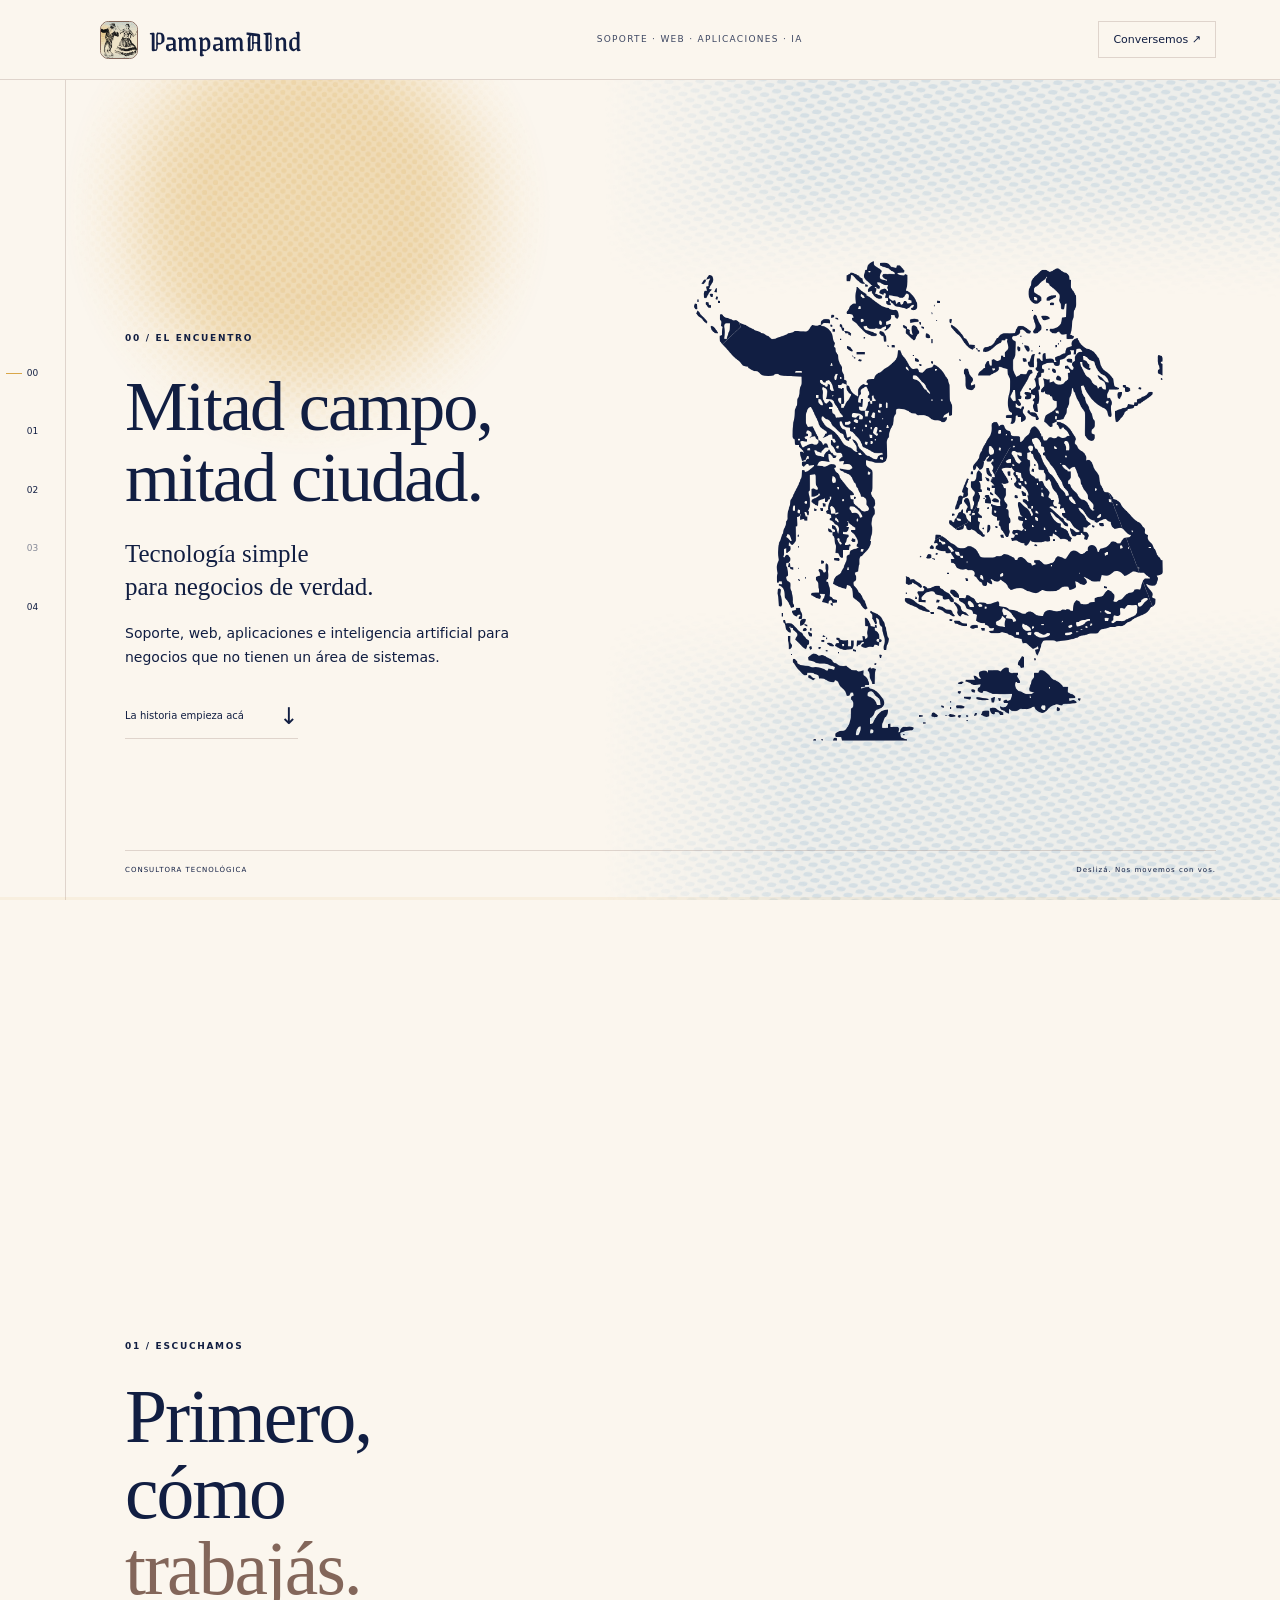
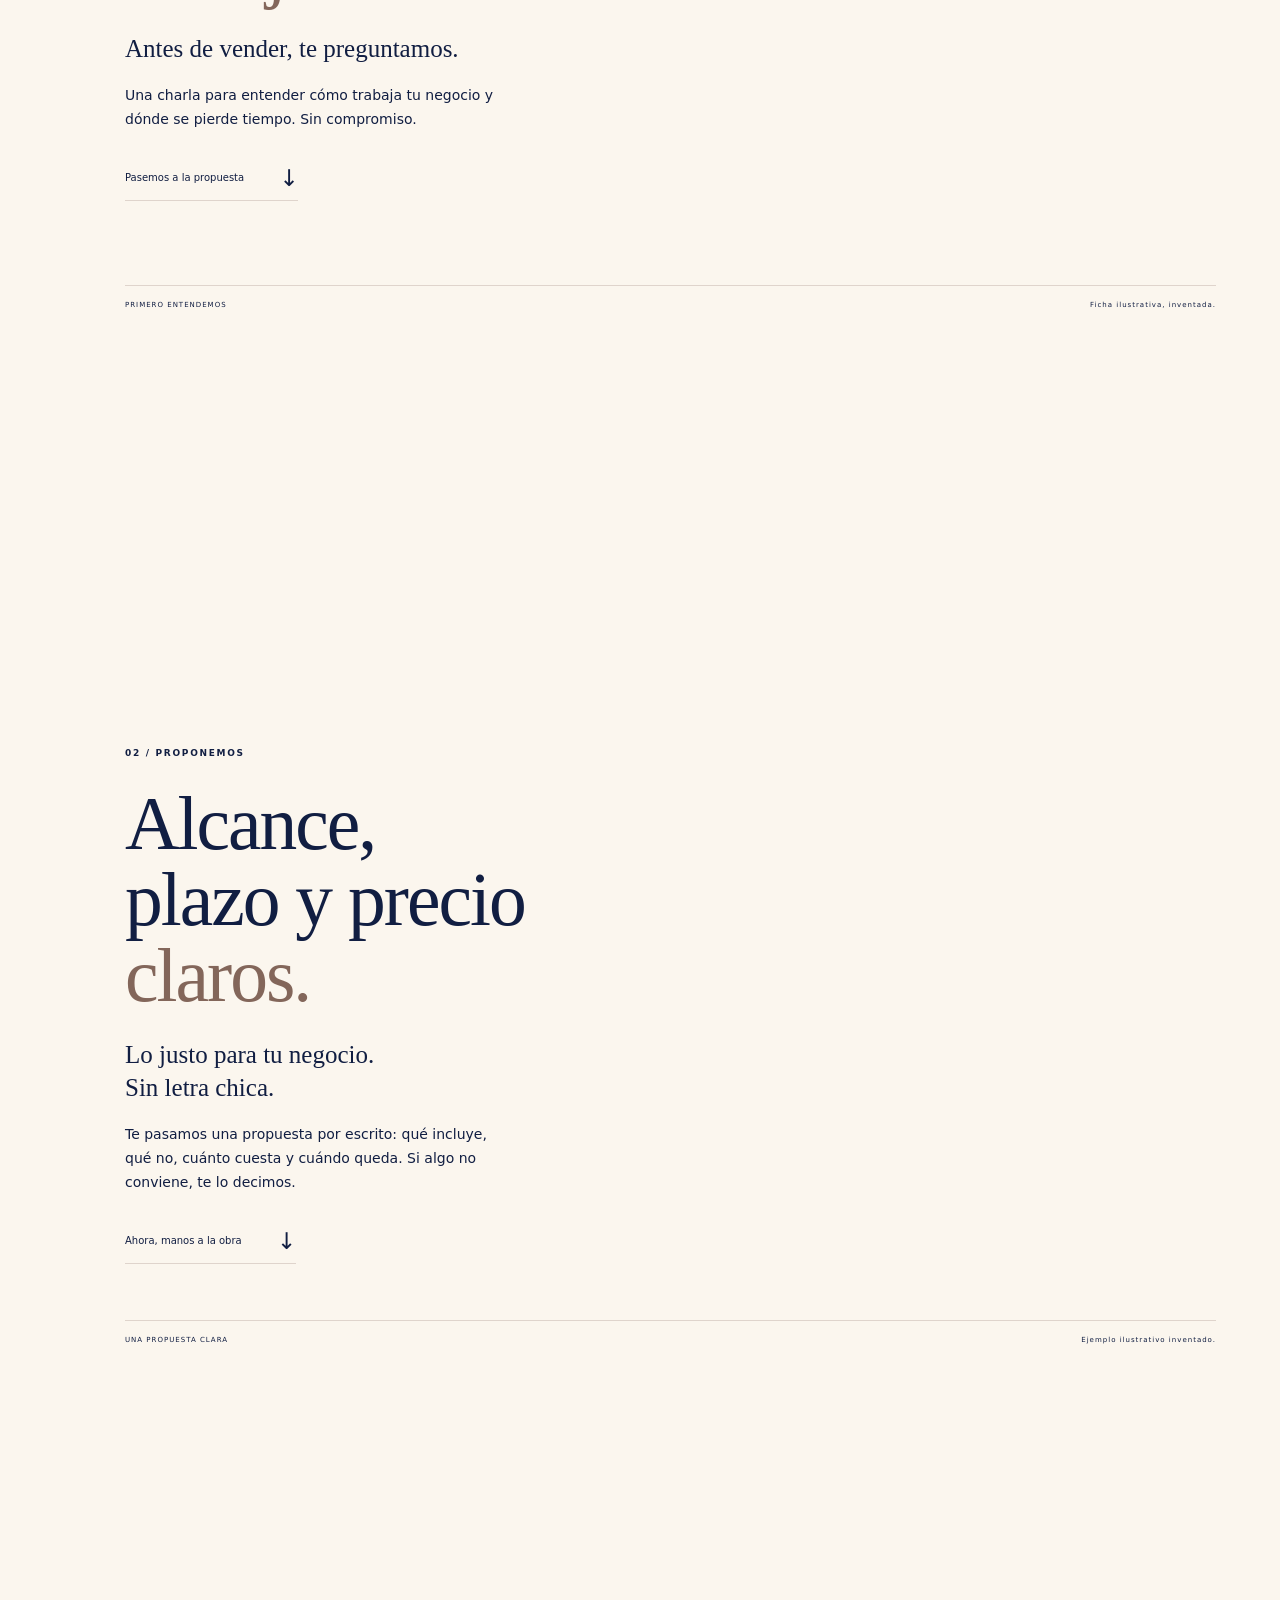
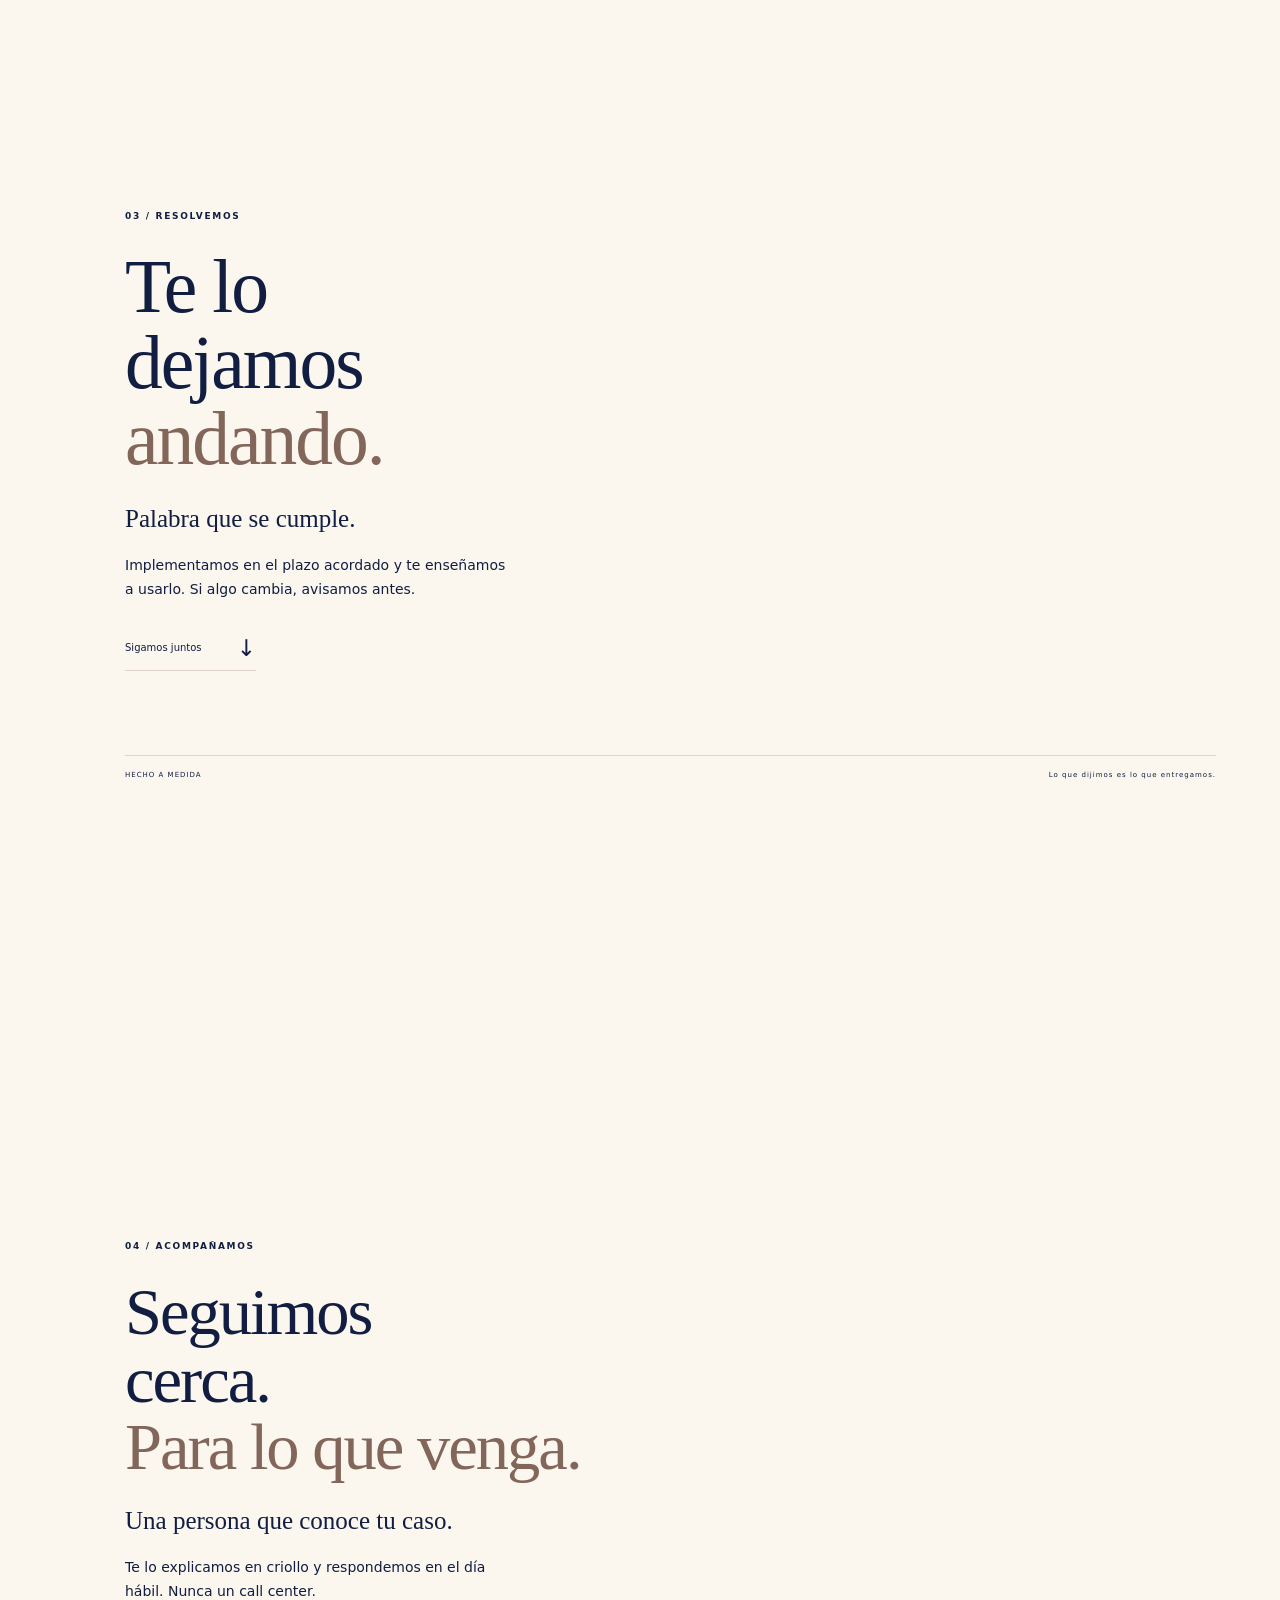
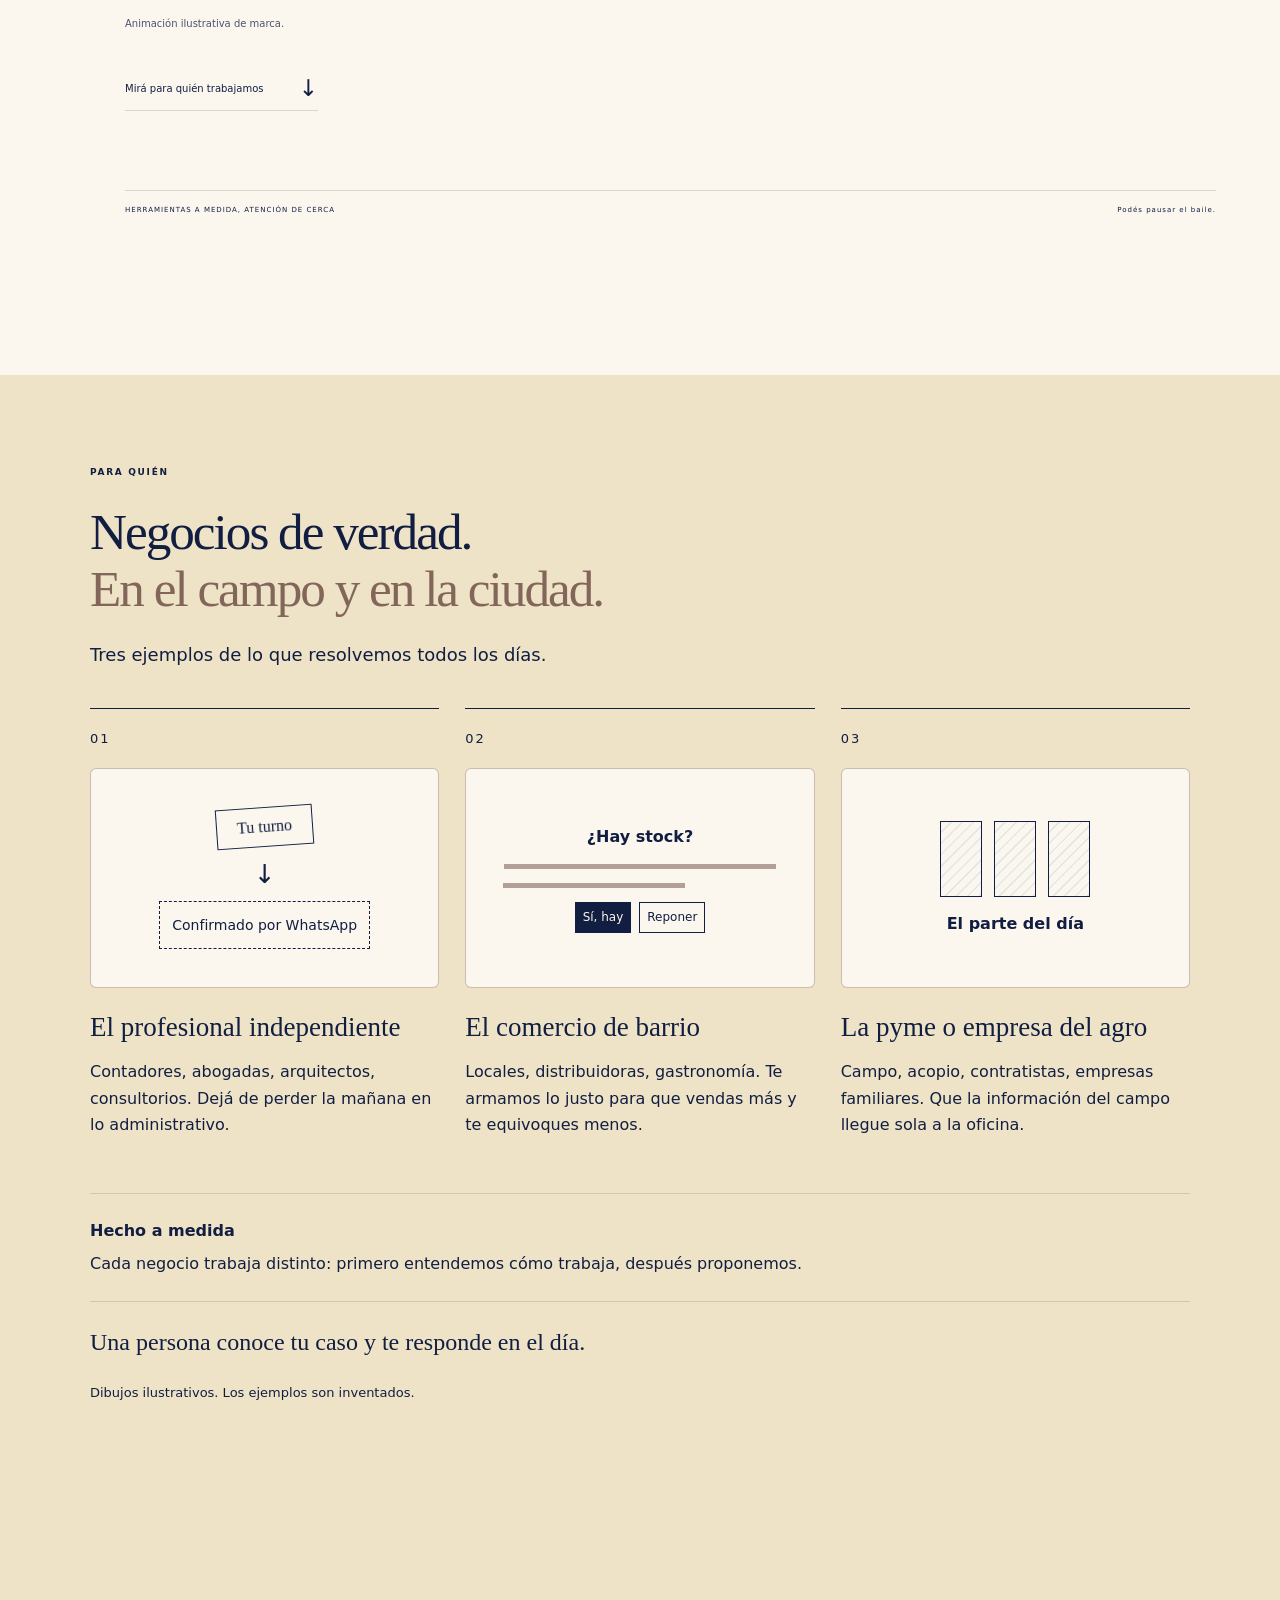
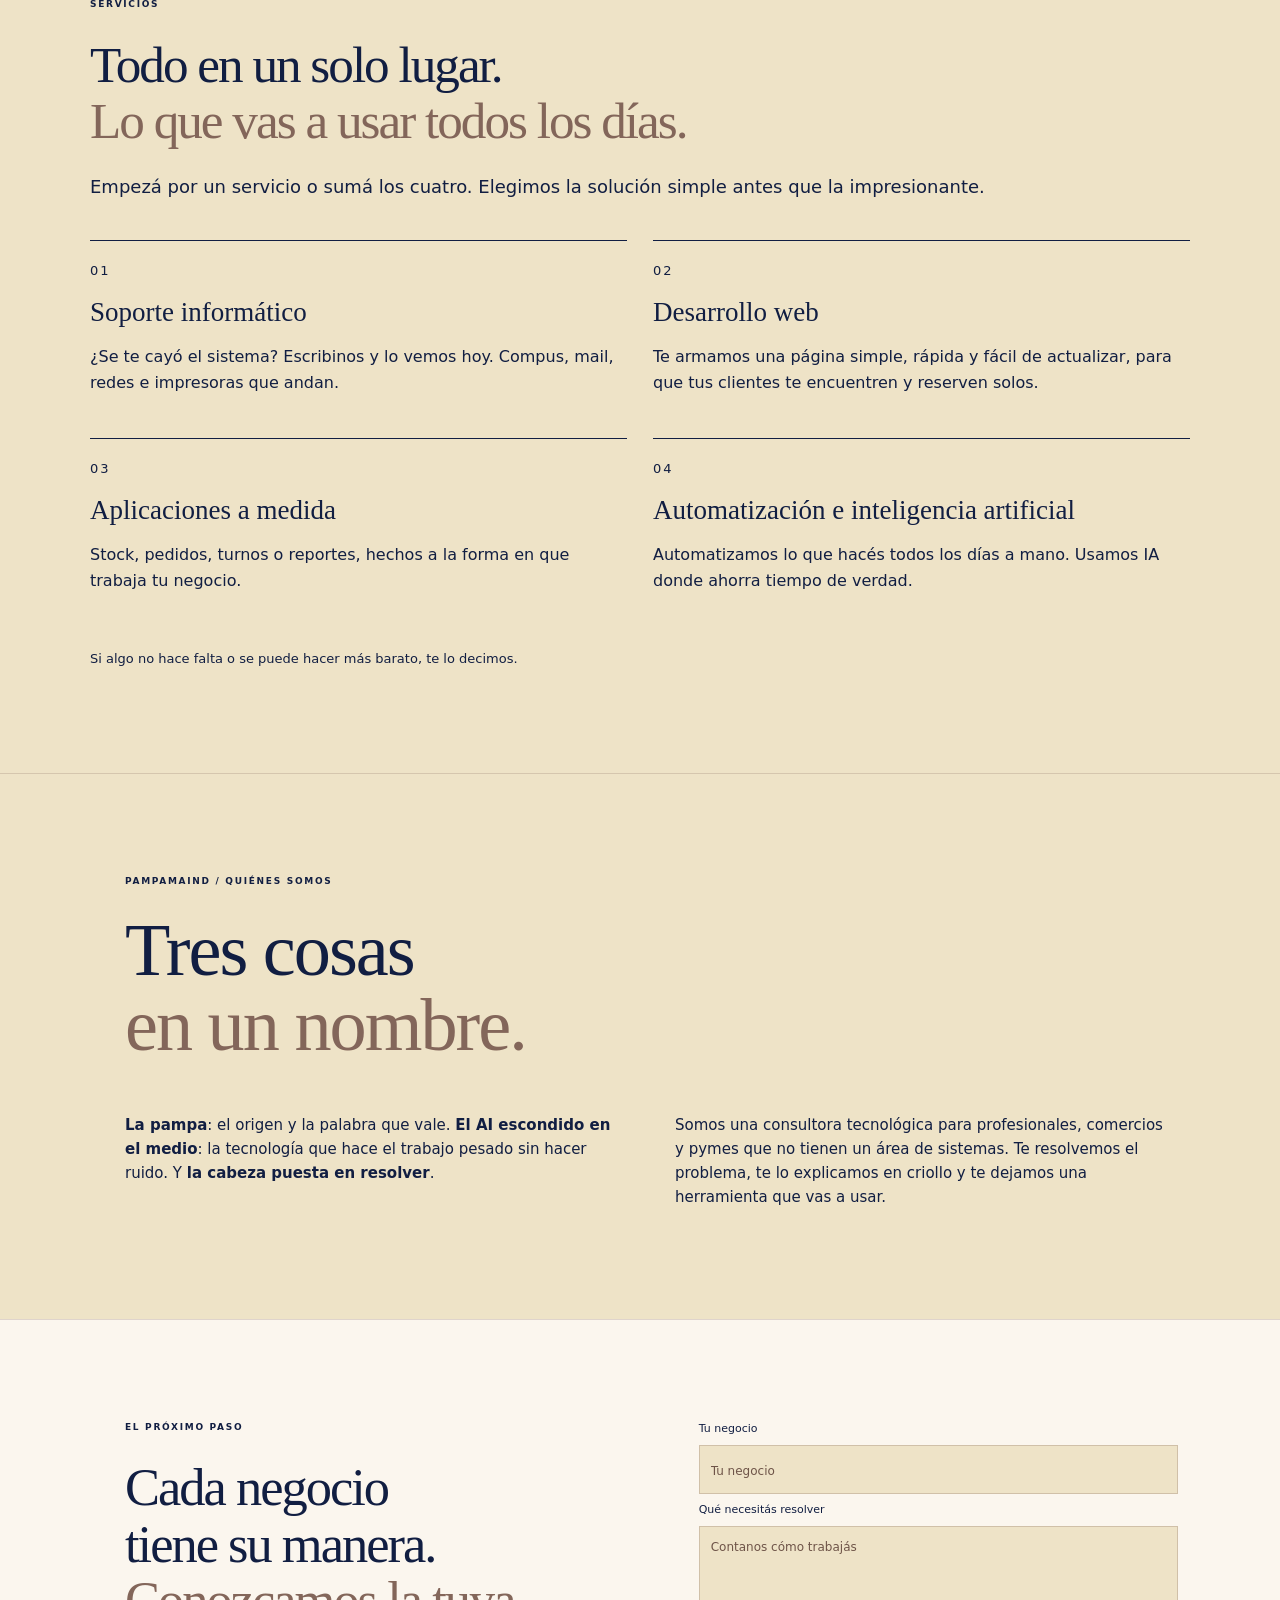
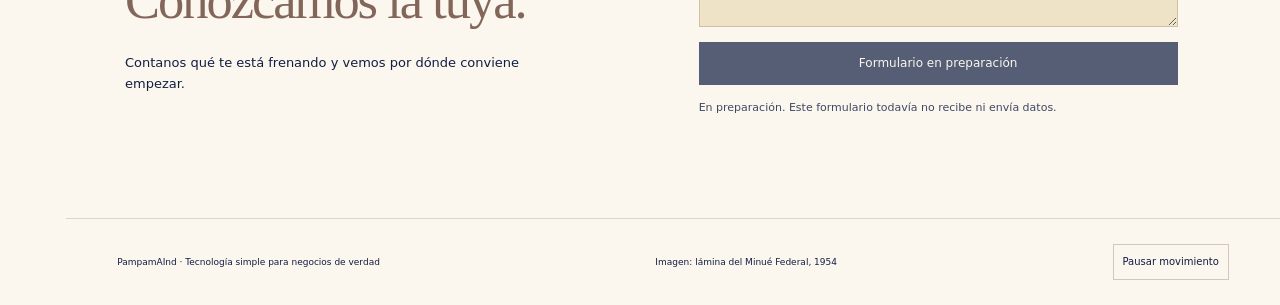
==== commit 95804730: "Textos de la consultora y colores del design system sobre la base de la recorrida - Textos: la recor" ====
--- a/index.html
+++ b/index.html
@@ -1,36 +1,36 @@
-<!doctype html><html lang="es"><head><meta charset="utf-8"><meta name="viewport" content="width=device-width,initial-scale=1"><title>PampamAInd · Tu mirada crea</title><meta name="description" content="Plataforma local de asistencia editorial en desarrollo. Nuestro primer enfoque: ayudar a editores y creadores a organizar su material audiovisual. Beta privada; versión 0.1 en preparación."><link rel="icon" href="assets/marca-64.webp"><link rel="stylesheet" href="style.css"></head><body><a class="skip" href="#contenido">Saltar al contenido</a>
-<header><a class="brand" href="#encuentro"><img src="assets/marca.webp" width="38" height="38" alt=""><span>PampamAInd</span></a><span class="beta">BETA PRIVADA · 0.1 EN PREPARACIÓN</span><a class="contact-link" href="#contacto">Conversemos ↗</a></header>
-<nav class="chapters" aria-label="Capítulos"><a href="#encuentro" aria-label="00 · El encuentro">00</a><a href="#material" aria-label="01 · El material">01</a><a href="#propuesta" aria-label="02 · La propuesta">02</a><a href="#criterio" aria-label="03 · Tu criterio">03</a><a href="#historia" aria-label="04 · Tu historia">04</a></nav>
+<!doctype html><html lang="es-AR"><head><meta charset="utf-8"><meta name="viewport" content="width=device-width,initial-scale=1"><title>PampamAInd · Mitad campo, mitad ciudad</title><meta name="description" content="Consultora tecnológica para profesionales, comercios y pymes sin área de sistemas: soporte informático, desarrollo web, aplicaciones a medida y automatización con inteligencia artificial."><link rel="icon" href="assets/marca-64.webp"><link rel="stylesheet" href="style.css?v=2"></head><body><a class="skip" href="#contenido">Saltar al contenido</a>
+<header><a class="brand" href="#encuentro"><img src="assets/marca.webp" width="38" height="38" alt=""><span>PampamAInd</span></a><span class="beta">SOPORTE · WEB · APLICACIONES · IA</span><a class="contact-link" href="#contacto">Conversemos ↗</a></header>
+<nav class="chapters" aria-label="Capítulos"><a href="#encuentro" aria-label="00 · El encuentro">00</a><a href="#material" aria-label="01 · Escuchamos">01</a><a href="#propuesta" aria-label="02 · Proponemos">02</a><a href="#criterio" aria-label="03 · Resolvemos">03</a><a href="#historia" aria-label="04 · Acompañamos">04</a></nav>
 <main id="contenido"><div class="story"><div class="stage" aria-hidden="false"><div class="flag"><img src="assets/bandera-trama.svg" alt=""></div><div class="sun-pass" aria-hidden="true"><img src="assets/sol-difuso-fondo.svg" alt=""></div>
-<div class="world"><div class="player-frame" aria-hidden="true"><div class="player-label">TU MATERIAL / ESCENA ILUSTRATIVA</div></div><div class="actor gaucho" data-person="gaucho"><svg viewBox="0 0 1000 1000" aria-hidden="true"><g class="person"><image href="assets/gaucho-cuerpo.png" x="70" y="30" width="510" height="930"/><g class="hand gaucho-hand"><image href="assets/gaucho-mano.png" x="100" y="90" width="110" height="155"/></g></g></svg></div><div class="actor dama" data-person="dama"><svg viewBox="0 0 1000 1000" aria-hidden="true"><g class="person"><image href="assets/dama-cuerpo.png" x="475" y="30" width="495" height="930"/><g class="skirt"><image href="assets/dama-pollera.png" x="470" y="405" width="495" height="420"/></g><g class="hand dama-hand"><image href="assets/dama-mano.png" x="515" y="140" width="110" height="115"/></g></g></svg></div><div class="material-card" aria-hidden="true"><span>ARCHIVO DE MEDIOS</span><span class="archive-stamp">ORIGINAL</span><div class="film"><svg class="film-print" viewBox="0 0 300 112" aria-hidden="true"><defs><pattern id="tinta-fotogramas" width="5" height="5" patternUnits="userSpaceOnUse"><path d="M0 5L5 0" stroke="#34466b" stroke-width=".65" opacity=".45"/></pattern></defs><path d="M1 1L299 3L297 110L2 111Z" fill="#34466b"/><path d="M9 6h4v5h-4zM9 101h4v5h-4z" fill="#ddcba5"/><path d="M19 6h4v5h-4zM19 101h4v5h-4z" fill="#ddcba5"/><path d="M29 6h4v5h-4zM29 101h4v5h-4z" fill="#ddcba5"/><path d="M39 6h4v5h-4zM39 101h4v5h-4z" fill="#ddcba5"/><path d="M49 6h4v5h-4zM49 101h4v5h-4z" fill="#ddcba5"/><path d="M59 6h4v5h-4zM59 101h4v5h-4z" fill="#ddcba5"/><path d="M69 6h4v5h-4zM69 101h4v5h-4z" fill="#ddcba5"/><path d="M79 6h4v5h-4zM79 101h4v5h-4z" fill="#ddcba5"/><path d="M89 6h4v5h-4zM89 101h4v5h-4z" fill="#ddcba5"/><path d="M99 6h4v5h-4zM99 101h4v5h-4z" fill="#ddcba5"/><path d="M109 6h4v5h-4zM109 101h4v5h-4z" fill="#ddcba5"/><path d="M119 6h4v5h-4zM119 101h4v5h-4z" fill="#ddcba5"/><path d="M129 6h4v5h-4zM129 101h4v5h-4z" fill="#ddcba5"/><path d="M139 6h4v5h-4zM139 101h4v5h-4z" fill="#ddcba5"/><path d="M149 6h4v5h-4zM149 101h4v5h-4z" fill="#ddcba5"/><path d="M159 6h4v5h-4zM159 101h4v5h-4z" fill="#ddcba5"/><path d="M169 6h4v5h-4zM169 101h4v5h-4z" fill="#ddcba5"/><path d="M179 6h4v5h-4zM179 101h4v5h-4z" fill="#ddcba5"/><path d="M189 6h4v5h-4zM189 101h4v5h-4z" fill="#ddcba5"/><path d="M199 6h4v5h-4zM199 101h4v5h-4z" fill="#ddcba5"/><path d="M209 6h4v5h-4zM209 101h4v5h-4z" fill="#ddcba5"/><path d="M219 6h4v5h-4zM219 101h4v5h-4z" fill="#ddcba5"/><path d="M229 6h4v5h-4zM229 101h4v5h-4z" fill="#ddcba5"/><path d="M239 6h4v5h-4zM239 101h4v5h-4z" fill="#ddcba5"/><path d="M249 6h4v5h-4zM249 101h4v5h-4z" fill="#ddcba5"/><path d="M259 6h4v5h-4zM259 101h4v5h-4z" fill="#ddcba5"/><path d="M269 6h4v5h-4zM269 101h4v5h-4z" fill="#ddcba5"/><path d="M279 6h4v5h-4zM279 101h4v5h-4z" fill="#ddcba5"/><g fill="#ddcba5" stroke="#34466b" stroke-width="1.2"><path d="M10 19L96 20L95 92L11 93Z"/><path d="M106 20L192 19L191 93L105 92Z"/><path d="M202 20L288 21L289 92L201 94Z"/></g><g fill="#75817c"><path d="M12 77L37 45L55 62L72 35L95 73V91H12Z"/><path d="M107 76L130 58L147 67L166 48L191 72V91H107Z"/><path d="M203 78Q224 51 247 65Q266 42 287 58V92H203Z"/></g><g fill="url(#tinta-fotogramas)"><path d="M12 78L37 46L55 63L72 36L95 74V91H12Z"/><path d="M107 77L130 59L147 68L166 49L191 73V91H107Z"/><path d="M203 79Q224 52 247 66Q266 43 287 59V92H203Z"/></g><g stroke="#34466b" fill="none" stroke-width="1"><circle cx="30" cy="35" r="7"/><path d="M15 85Q32 78 48 84T92 81M109 86Q130 74 149 84T188 79M205 87Q222 78 240 86T286 78M118 34h24m-17 4h27m69-4h37m-27 4h41"/></g></svg></div><b>Una historia<br>por encontrar.</b><small>FICHA 01 · toma_01.mp4</small></div><div class="proposal-card" aria-hidden="true"><span>DEL AUDIO AL NOMBRE</span><div class="wave"><i style="height:20%"></i><i style="height:89%"></i><i style="height:38%"></i><i style="height:85%"></i><i style="height:55%"></i><i style="height:76%"></i><i style="height:69%"></i><i style="height:63%"></i><i style="height:80%"></i><i style="height:48%"></i><i style="height:87%"></i><i style="height:30%"></i><i style="height:90%"></i><i style="height:28%"></i><i style="height:88%"></i><i style="height:45%"></i><i style="height:82%"></i></div><p>«Una historia por contar…»</p><b>una-historia-por-contar.mp4</b><small>PROPUESTA PARA REVISAR</small></div><div class="criterion" aria-hidden="true"><span>TU REVISIÓN</span><b>Tu decisión.</b><small>La IA espera.</small></div><div class="garden" aria-hidden="true"><svg class="sprig" viewBox="0 0 160 440" aria-hidden="true"><path d="M80 440C24 340 120 245 74 144C53 96 70 40 84 6" fill="none" stroke="currentColor" stroke-width="2"/><g fill="none" stroke="currentColor" stroke-width="1.3"><path d="M70 340Q10 330 24 276Q69 286 70 340ZM83 285Q147 261 130 215Q89 229 83 285ZM80 215Q20 191 34 147Q78 160 80 215ZM69 140Q127 116 115 70Q77 92 69 140Z"/></g><g class="buds" fill="currentColor"><ellipse cx="39" cy="91" rx="6" ry="14"/><ellipse cx="122" cy="177" rx="6" ry="14"/><ellipse cx="31" cy="251" rx="6" ry="14"/></g><g class="petals" fill="none" stroke="currentColor" stroke-width="1.2"><ellipse cx="39" cy="82" rx="4" ry="10" transform="rotate(0 39 91)"/><ellipse cx="39" cy="82" rx="4" ry="10" transform="rotate(45 39 91)"/><ellipse cx="39" cy="82" rx="4" ry="10" transform="rotate(90 39 91)"/><ellipse cx="39" cy="82" rx="4" ry="10" transform="rotate(135 39 91)"/><ellipse cx="39" cy="82" rx="4" ry="10" transform="rotate(180 39 91)"/><ellipse cx="39" cy="82" rx="4" ry="10" transform="rotate(225 39 91)"/><ellipse cx="39" cy="82" rx="4" ry="10" transform="rotate(270 39 91)"/><ellipse cx="39" cy="82" rx="4" ry="10" transform="rotate(315 39 91)"/><ellipse cx="122" cy="168" rx="4" ry="10" transform="rotate(0 122 177)"/><ellipse cx="122" cy="168" rx="4" ry="10" transform="rotate(45 122 177)"/><ellipse cx="122" cy="168" rx="4" ry="10" transform="rotate(90 122 177)"/><ellipse cx="122" cy="168" rx="4" ry="10" transform="rotate(135 122 177)"/><ellipse cx="122" cy="168" rx="4" ry="10" transform="rotate(180 122 177)"/><ellipse cx="122" cy="168" rx="4" ry="10" transform="rotate(225 122 177)"/><ellipse cx="122" cy="168" rx="4" ry="10" transform="rotate(270 122 177)"/><ellipse cx="122" cy="168" rx="4" ry="10" transform="rotate(315 122 177)"/><ellipse cx="31" cy="242" rx="4" ry="10" transform="rotate(0 31 251)"/><ellipse cx="31" cy="242" rx="4" ry="10" transform="rotate(45 31 251)"/><ellipse cx="31" cy="242" rx="4" ry="10" transform="rotate(90 31 251)"/><ellipse cx="31" cy="242" rx="4" ry="10" transform="rotate(135 31 251)"/><ellipse cx="31" cy="242" rx="4" ry="10" transform="rotate(180 31 251)"/><ellipse cx="31" cy="242" rx="4" ry="10" transform="rotate(225 31 251)"/><ellipse cx="31" cy="242" rx="4" ry="10" transform="rotate(270 31 251)"/><ellipse cx="31" cy="242" rx="4" ry="10" transform="rotate(315 31 251)"/></g></svg></div><div class="player-controls" hidden><button id="play" type="button" aria-pressed="true" aria-label="Pausar el baile ilustrado">Ⅱ <span>Pausar</span></button><div class="play-line" aria-hidden="true"><i></i></div><small>Escena ilustrativa</small></div></div></div>
-<section id="encuentro" class="beat" data-step="0"><div class="copy"><p class="eyebrow">00 / EL ENCUENTRO</p><h1>Tu mirada<br>crea.</h1><p class="lead">PampamAInd te ayuda<br>a preparar el material.</p><p class="detail">Una plataforma local de IA, en desarrollo, para acompañar el trabajo de tu equipo.</p><a class="next" href="#material">La historia empieza acá <span>↓</span></a></div><div class="beat-foot"><span>INTELIGENCIA CON RAÍCES</span><span>Deslizá. Nos movemos con vos.</span></div></section>
-<section id="material" class="beat" data-step="1"><div class="copy"><p class="eyebrow">01 / EL MATERIAL LLEGA</p><h2>Tu archivo.<br>Un punto<br><em>de partida.</em></h2><p class="lead">Empezamos por el trabajo audiovisual.</p><p class="detail">Carpetas, tomas y nombres parecidos. Estamos probando un flujo para organizar la información y preservar los originales.</p><a class="next" href="#propuesta">Acerquémonos al material <span>↓</span></a></div><div class="beat-foot"><span>TUS ARCHIVOS, TU PUNTO DE PARTIDA</span><span>Archivos ilustrativos, inventados.</span></div></section>
-<section id="propuesta" class="beat" data-step="2"><div class="copy"><p class="eyebrow">02 / LA PROPUESTA</p><h2>Escuchar.<br>Encontrar<br><em>las palabras.</em></h2><p class="lead">La IA acerca información.<br>Vos le das contexto.</p><p class="detail">PampamAInd analiza el audio y propone nombres y temas. Puede equivocarse: cada propuesta necesita tu revisión.</p><a class="next" href="#criterio">Ahora entra tu criterio <span>↓</span></a></div><div class="beat-foot"><span>UNA PROPUESTA PARA REVISAR</span><span>Ejemplo ilustrativo inventado.</span></div></section>
-<section id="criterio" class="beat" data-step="3"><div class="copy"><p class="eyebrow">03 / EL CRITERIO HUMANO</p><h2>El contexto<br>lo ponés<br><em>vos.</em></h2><p class="lead">Tu revisión. Tu decisión.</p><p class="detail">Revisás, corregís y decidís cómo usar el material. Estamos probando ese recorrido y su registro antes de la salida de la 0.1.</p><a class="next" href="#historia">Sigamos juntos <span>↓</span></a></div><div class="beat-foot"><span>EL CRITERIO ES TUYO</span><span>Cada propuesta espera tu revisión.</span></div></section>
-<section id="historia" class="beat" data-step="4"><div class="copy"><p class="eyebrow">04 / LA HISTORIA SIGUE</p><h2>El material,<br>más cerca.<br><em>Tu próxima historia.</em></h2><p class="lead">En tus manos.</p><p class="detail">Encontrar el material es el comienzo. Tu mirada le da forma a la próxima historia.</p><p class="illustration-note">Animación ilustrativa de marca.</p><a class="next" href="#camino-simple">Conocé el camino nuevo <span>↓</span></a></div><div class="beat-foot"><span>UNA MIRADA PROPIA, MUCHAS POSIBILIDADES</span><span>Podés pausar el baile.</span></div></section></div>
+<div class="world"><div class="player-frame" aria-hidden="true"><div class="player-label">TU NEGOCIO / ESCENA ILUSTRATIVA</div></div><div class="actor gaucho" data-person="gaucho"><svg viewBox="0 0 1000 1000" aria-hidden="true"><g class="person"><image href="assets/gaucho-cuerpo.png" x="70" y="30" width="510" height="930"/><g class="hand gaucho-hand"><image href="assets/gaucho-mano.png" x="100" y="90" width="110" height="155"/></g></g></svg></div><div class="actor dama" data-person="dama"><svg viewBox="0 0 1000 1000" aria-hidden="true"><g class="person"><image href="assets/dama-cuerpo.png" x="475" y="30" width="495" height="930"/><g class="skirt"><image href="assets/dama-pollera.png" x="470" y="405" width="495" height="420"/></g><g class="hand dama-hand"><image href="assets/dama-mano.png" x="515" y="140" width="110" height="115"/></g></g></svg></div><div class="material-card" aria-hidden="true"><span>TU NEGOCIO, HOY</span><span class="archive-stamp">CHARLA</span><div class="film"><svg class="film-print" viewBox="0 0 300 112" aria-hidden="true"><defs><pattern id="tinta-fotogramas" width="5" height="5" patternUnits="userSpaceOnUse"><path d="M0 5L5 0" stroke="#111e42" stroke-width=".65" opacity=".45"/></pattern></defs><path d="M1 1L299 3L297 110L2 111Z" fill="#111e42"/><path d="M9 6h4v5h-4zM9 101h4v5h-4z" fill="#eee3c7"/><path d="M19 6h4v5h-4zM19 101h4v5h-4z" fill="#eee3c7"/><path d="M29 6h4v5h-4zM29 101h4v5h-4z" fill="#eee3c7"/><path d="M39 6h4v5h-4zM39 101h4v5h-4z" fill="#eee3c7"/><path d="M49 6h4v5h-4zM49 101h4v5h-4z" fill="#eee3c7"/><path d="M59 6h4v5h-4zM59 101h4v5h-4z" fill="#eee3c7"/><path d="M69 6h4v5h-4zM69 101h4v5h-4z" fill="#eee3c7"/><path d="M79 6h4v5h-4zM79 101h4v5h-4z" fill="#eee3c7"/><path d="M89 6h4v5h-4zM89 101h4v5h-4z" fill="#eee3c7"/><path d="M99 6h4v5h-4zM99 101h4v5h-4z" fill="#eee3c7"/><path d="M109 6h4v5h-4zM109 101h4v5h-4z" fill="#eee3c7"/><path d="M119 6h4v5h-4zM119 101h4v5h-4z" fill="#eee3c7"/><path d="M129 6h4v5h-4zM129 101h4v5h-4z" fill="#eee3c7"/><path d="M139 6h4v5h-4zM139 101h4v5h-4z" fill="#eee3c7"/><path d="M149 6h4v5h-4zM149 101h4v5h-4z" fill="#eee3c7"/><path d="M159 6h4v5h-4zM159 101h4v5h-4z" fill="#eee3c7"/><path d="M169 6h4v5h-4zM169 101h4v5h-4z" fill="#eee3c7"/><path d="M179 6h4v5h-4zM179 101h4v5h-4z" fill="#eee3c7"/><path d="M189 6h4v5h-4zM189 101h4v5h-4z" fill="#eee3c7"/><path d="M199 6h4v5h-4zM199 101h4v5h-4z" fill="#eee3c7"/><path d="M209 6h4v5h-4zM209 101h4v5h-4z" fill="#eee3c7"/><path d="M219 6h4v5h-4zM219 101h4v5h-4z" fill="#eee3c7"/><path d="M229 6h4v5h-4zM229 101h4v5h-4z" fill="#eee3c7"/><path d="M239 6h4v5h-4zM239 101h4v5h-4z" fill="#eee3c7"/><path d="M249 6h4v5h-4zM249 101h4v5h-4z" fill="#eee3c7"/><path d="M259 6h4v5h-4zM259 101h4v5h-4z" fill="#eee3c7"/><path d="M269 6h4v5h-4zM269 101h4v5h-4z" fill="#eee3c7"/><path d="M279 6h4v5h-4zM279 101h4v5h-4z" fill="#eee3c7"/><g fill="#eee3c7" stroke="#111e42" stroke-width="1.2"><path d="M10 19L96 20L95 92L11 93Z"/><path d="M106 20L192 19L191 93L105 92Z"/><path d="M202 20L288 21L289 92L201 94Z"/></g><g fill="#adc2ca"><path d="M12 77L37 45L55 62L72 35L95 73V91H12Z"/><path d="M107 76L130 58L147 67L166 48L191 72V91H107Z"/><path d="M203 78Q224 51 247 65Q266 42 287 58V92H203Z"/></g><g fill="url(#tinta-fotogramas)"><path d="M12 78L37 46L55 63L72 36L95 74V91H12Z"/><path d="M107 77L130 59L147 68L166 49L191 73V91H107Z"/><path d="M203 79Q224 52 247 66Q266 43 287 59V92H203Z"/></g><g stroke="#111e42" fill="none" stroke-width="1"><circle cx="30" cy="35" r="7"/><path d="M15 85Q32 78 48 84T92 81M109 86Q130 74 149 84T188 79M205 87Q222 78 240 86T286 78M118 34h24m-17 4h27m69-4h37m-27 4h41"/></g></svg></div><b>Primero, cómo<br>trabajás.</b><small>FICHA 01 · primera charla</small></div><div class="proposal-card" aria-hidden="true"><span>DE LA CHARLA A LA PROPUESTA</span><div class="wave"><i style="height:20%"></i><i style="height:89%"></i><i style="height:38%"></i><i style="height:85%"></i><i style="height:55%"></i><i style="height:76%"></i><i style="height:69%"></i><i style="height:63%"></i><i style="height:80%"></i><i style="height:48%"></i><i style="height:87%"></i><i style="height:30%"></i><i style="height:90%"></i><i style="height:28%"></i><i style="height:88%"></i><i style="height:45%"></i><i style="height:82%"></i></div><p>«Pierdo la mañana en lo administrativo.»</p><b>Alcance, plazo y precio claros</b><small>PROPUESTA POR ESCRITO</small></div><div class="criterion" aria-hidden="true"><span>PALABRA QUE SE CUMPLE</span><b>Andando.</b><small>En el plazo acordado.</small></div><div class="garden" aria-hidden="true"><svg class="sprig" viewBox="0 0 160 440" aria-hidden="true"><path d="M80 440C24 340 120 245 74 144C53 96 70 40 84 6" fill="none" stroke="currentColor" stroke-width="2"/><g fill="none" stroke="currentColor" stroke-width="1.3"><path d="M70 340Q10 330 24 276Q69 286 70 340ZM83 285Q147 261 130 215Q89 229 83 285ZM80 215Q20 191 34 147Q78 160 80 215ZM69 140Q127 116 115 70Q77 92 69 140Z"/></g><g class="buds" fill="currentColor"><ellipse cx="39" cy="91" rx="6" ry="14"/><ellipse cx="122" cy="177" rx="6" ry="14"/><ellipse cx="31" cy="251" rx="6" ry="14"/></g><g class="petals" fill="none" stroke="currentColor" stroke-width="1.2"><ellipse cx="39" cy="82" rx="4" ry="10" transform="rotate(0 39 91)"/><ellipse cx="39" cy="82" rx="4" ry="10" transform="rotate(45 39 91)"/><ellipse cx="39" cy="82" rx="4" ry="10" transform="rotate(90 39 91)"/><ellipse cx="39" cy="82" rx="4" ry="10" transform="rotate(135 39 91)"/><ellipse cx="39" cy="82" rx="4" ry="10" transform="rotate(180 39 91)"/><ellipse cx="39" cy="82" rx="4" ry="10" transform="rotate(225 39 91)"/><ellipse cx="39" cy="82" rx="4" ry="10" transform="rotate(270 39 91)"/><ellipse cx="39" cy="82" rx="4" ry="10" transform="rotate(315 39 91)"/><ellipse cx="122" cy="168" rx="4" ry="10" transform="rotate(0 122 177)"/><ellipse cx="122" cy="168" rx="4" ry="10" transform="rotate(45 122 177)"/><ellipse cx="122" cy="168" rx="4" ry="10" transform="rotate(90 122 177)"/><ellipse cx="122" cy="168" rx="4" ry="10" transform="rotate(135 122 177)"/><ellipse cx="122" cy="168" rx="4" ry="10" transform="rotate(180 122 177)"/><ellipse cx="122" cy="168" rx="4" ry="10" transform="rotate(225 122 177)"/><ellipse cx="122" cy="168" rx="4" ry="10" transform="rotate(270 122 177)"/><ellipse cx="122" cy="168" rx="4" ry="10" transform="rotate(315 122 177)"/><ellipse cx="31" cy="242" rx="4" ry="10" transform="rotate(0 31 251)"/><ellipse cx="31" cy="242" rx="4" ry="10" transform="rotate(45 31 251)"/><ellipse cx="31" cy="242" rx="4" ry="10" transform="rotate(90 31 251)"/><ellipse cx="31" cy="242" rx="4" ry="10" transform="rotate(135 31 251)"/><ellipse cx="31" cy="242" rx="4" ry="10" transform="rotate(180 31 251)"/><ellipse cx="31" cy="242" rx="4" ry="10" transform="rotate(225 31 251)"/><ellipse cx="31" cy="242" rx="4" ry="10" transform="rotate(270 31 251)"/><ellipse cx="31" cy="242" rx="4" ry="10" transform="rotate(315 31 251)"/></g></svg></div><div class="player-controls" hidden><button id="play" type="button" aria-pressed="true" aria-label="Pausar el baile ilustrado">Ⅱ <span>Pausar</span></button><div class="play-line" aria-hidden="true"><i></i></div><small>Escena ilustrativa</small></div></div></div>
+<section id="encuentro" class="beat" data-step="0"><div class="copy"><p class="eyebrow">00 / EL ENCUENTRO</p><h1>Mitad campo,<br>mitad ciudad.</h1><p class="lead">Tecnología simple<br>para negocios de verdad.</p><p class="detail">Soporte, web, aplicaciones e inteligencia artificial para negocios que no tienen un área de sistemas.</p><a class="next" href="#material">La historia empieza acá <span>↓</span></a></div><div class="beat-foot"><span>CONSULTORA TECNOLÓGICA</span><span>Deslizá. Nos movemos con vos.</span></div></section>
+<section id="material" class="beat" data-step="1"><div class="copy"><p class="eyebrow">01 / ESCUCHAMOS</p><h2>Primero,<br>cómo<br><em>trabajás.</em></h2><p class="lead">Antes de vender, te preguntamos.</p><p class="detail">Una charla para entender cómo trabaja tu negocio y dónde se pierde tiempo. Sin compromiso.</p><a class="next" href="#propuesta">Pasemos a la propuesta <span>↓</span></a></div><div class="beat-foot"><span>PRIMERO ENTENDEMOS</span><span>Ficha ilustrativa, inventada.</span></div></section>
+<section id="propuesta" class="beat" data-step="2"><div class="copy"><p class="eyebrow">02 / PROPONEMOS</p><h2>Alcance,<br>plazo y precio<br><em>claros.</em></h2><p class="lead">Lo justo para tu negocio.<br>Sin letra chica.</p><p class="detail">Te pasamos una propuesta por escrito: qué incluye, qué no, cuánto cuesta y cuándo queda. Si algo no conviene, te lo decimos.</p><a class="next" href="#criterio">Ahora, manos a la obra <span>↓</span></a></div><div class="beat-foot"><span>UNA PROPUESTA CLARA</span><span>Ejemplo ilustrativo inventado.</span></div></section>
+<section id="criterio" class="beat" data-step="3"><div class="copy"><p class="eyebrow">03 / RESOLVEMOS</p><h2>Te lo<br>dejamos<br><em>andando.</em></h2><p class="lead">Palabra que se cumple.</p><p class="detail">Implementamos en el plazo acordado y te enseñamos a usarlo. Si algo cambia, avisamos antes.</p><a class="next" href="#historia">Sigamos juntos <span>↓</span></a></div><div class="beat-foot"><span>HECHO A MEDIDA</span><span>Lo que dijimos es lo que entregamos.</span></div></section>
+<section id="historia" class="beat" data-step="4"><div class="copy"><p class="eyebrow">04 / ACOMPAÑAMOS</p><h2>Seguimos<br>cerca.<br><em>Para lo que venga.</em></h2><p class="lead">Una persona que conoce tu caso.</p><p class="detail">Te lo explicamos en criollo y respondemos en el día hábil. Nunca un call center.</p><p class="illustration-note">Animación ilustrativa de marca.</p><a class="next" href="#camino-simple">Mirá para quién trabajamos <span>↓</span></a></div><div class="beat-foot"><span>HERRAMIENTAS A MEDIDA, ATENCIÓN DE CERCA</span><span>Podés pausar el baile.</span></div></section></div>
 
 <section id="camino-simple" class="camino-simple" aria-labelledby="camino-titulo">
-  <p class="eyebrow">EL CAMINO NUEVO</p><h2 id="camino-titulo">Entra el video.<br><em>Tu criterio lo acompaña.</em></h2>
-  <p class="camino-intro">Tres pasos para preparar tus clips, en tu propia PC.</p>
+  <p class="eyebrow">PARA QUIÉN</p><h2 id="camino-titulo">Negocios de verdad.<br><em>En el campo y en la ciudad.</em></h2>
+  <p class="camino-intro">Tres ejemplos de lo que resolvemos todos los días.</p>
   <ol class="camino-tarjetas">
-    <li><span class="paso-num">01</span><div class="dibujo dibujo-soltar" aria-hidden="true"><span class="ficha-video">Tu video</span><span class="flecha-papel">↓</span><span class="zona-papel">Soltá el video acá</span></div><h3>Soltás el video</h3><p>Lo acercás o lo elegís. PampamAInd trabaja con una copia y conserva el original.</p></li>
-    <li><span class="paso-num">02</span><div class="dibujo dibujo-resumen" aria-hidden="true"><b>¿Entendí bien?</b><span class="renglon"></span><span class="renglon corto"></span><div class="opciones-papel"><span>Sí, está bien</span><span>Corregir</span></div></div><h3>Te cuenta qué entendió</h3><p>La app te cuenta de qué se habla y te pregunta si entendió bien. Vos confirmás o corregís con tus palabras.</p></li>
-    <li><span class="paso-num">03</span><div class="dibujo dibujo-clips" aria-hidden="true"><div class="tiras"><span></span><span></span><span></span></div><b>Esperan tu firma</b></div><h3>Te devuelve los clips</h3><p>Listos para que los mires y los firmes, uno por uno. La decisión sigue siendo tuya.</p></li>
+    <li><span class="paso-num">01</span><div class="dibujo dibujo-soltar" aria-hidden="true"><span class="ficha-video">Tu turno</span><span class="flecha-papel">↓</span><span class="zona-papel">Confirmado por WhatsApp</span></div><h3>El profesional independiente</h3><p>Contadores, abogadas, arquitectos, consultorios. Dejá de perder la mañana en lo administrativo.</p></li>
+    <li><span class="paso-num">02</span><div class="dibujo dibujo-resumen" aria-hidden="true"><b>¿Hay stock?</b><span class="renglon"></span><span class="renglon corto"></span><div class="opciones-papel"><span>Sí, hay</span><span>Reponer</span></div></div><h3>El comercio de barrio</h3><p>Locales, distribuidoras, gastronomía. Te armamos lo justo para que vendas más y te equivoques menos.</p></li>
+    <li><span class="paso-num">03</span><div class="dibujo dibujo-clips" aria-hidden="true"><div class="tiras"><span></span><span></span><span></span></div><b>El parte del día</b></div><h3>La pyme o empresa del agro</h3><p>Campo, acopio, contratistas, empresas familiares. Que la información del campo llegue sola a la oficina.</p></li>
   </ol>
-  <div class="base-nota"><b>Queda recordado · base verificada</b><p>Lo que vos aprobaste queda guardado junto al video de trabajo. Cada nueva versión conserva la anterior.</p></div>
-  <p class="regla-firma">Una persona firma clip por clip y nada se borra.</p>
-  <p class="nota-maqueta">Dibujos del recorrido, adaptados de la maqueta de Inicio. Son ilustraciones; no contienen videos reales.</p>
+  <div class="base-nota"><b>Hecho a medida</b><p>Cada negocio trabaja distinto: primero entendemos cómo trabaja, después proponemos.</p></div>
+  <p class="regla-firma">Una persona conoce tu caso y te responde en el día.</p>
+  <p class="nota-maqueta">Dibujos ilustrativos. Los ejemplos son inventados.</p>
 </section>
 <section id="lo-nuevo" class="camino-simple lo-nuevo" aria-labelledby="nuevo-titulo">
-  <p class="eyebrow">LO NUEVO · NOVIEMBRE · PROVISIONAL</p><h2 id="nuevo-titulo">De un programa largo,<br><em>los mejores momentos.</em></h2>
-  <p class="camino-intro">Lo que estamos probando para la 0.1. Todo sigue pasando en tu PC y cada clip espera tu firma.</p>
+  <p class="eyebrow">SERVICIOS</p><h2 id="nuevo-titulo">Todo en un solo lugar.<br><em>Lo que vas a usar todos los días.</em></h2>
+  <p class="camino-intro">Empezá por un servicio o sumá los cuatro. Elegimos la solución simple antes que la impresionante.</p>
   <ol class="camino-tarjetas cuatro">
-    <li><span class="paso-num">EN PRUEBA</span><h3>Varios clips de un programa largo</h3><p>PampamAInd escucha el programa entero, elige los momentos y arma clips verticales con subtítulos. Lo probamos con un programa de más de dos horas.</p></li>
-    <li><span class="paso-num">EN PRUEBA</span><h3>Sigue a quien habla</h3><p>En el clip vertical, el cuadro acompaña a la persona que está hablando para que no quede fuera de la imagen.</p></li>
-    <li><span class="paso-num">EN PRUEBA</span><h3>Los videos cortos entran enteros</h3><p>Si el video ya entra en un clip, sale completo, con subtítulos y un título propuesto. Y siempre podés ver qué se dice debajo del video.</p></li>
-    <li><span class="paso-num">EN ARMADO</span><h3>Del vivo a las redes</h3><p>Después de una transmisión en vivo, los clips quedan listos para revisar y subir a Reels, TikTok o Shorts.</p></li>
+    <li><span class="paso-num">01</span><h3>Soporte informático</h3><p>¿Se te cayó el sistema? Escribinos y lo vemos hoy. Compus, mail, redes e impresoras que andan.</p></li>
+    <li><span class="paso-num">02</span><h3>Desarrollo web</h3><p>Te armamos una página simple, rápida y fácil de actualizar, para que tus clientes te encuentren y reserven solos.</p></li>
+    <li><span class="paso-num">03</span><h3>Aplicaciones a medida</h3><p>Stock, pedidos, turnos o reportes, hechos a la forma en que trabaja tu negocio.</p></li>
+    <li><span class="paso-num">04</span><h3>Automatización e inteligencia artificial</h3><p>Automatizamos lo que hacés todos los días a mano. Usamos IA donde ahorra tiempo de verdad.</p></li>
   </ol>
-  <p class="nota-maqueta">Sección provisional, 1-nov-2026. Las funciones se están probando en privado y pueden cambiar antes de la 0.1.</p>
+  <p class="nota-maqueta">Si algo no hace falta o se puede hacer más barato, te lo decimos.</p>
 </section>
-<section id="plataforma" class="platform"><p class="eyebrow">PAMPAMAIND / UNA PLATAFORMA EN DESARROLLO</p><h2>IA local.<br><em>Adaptada a tu equipo.</em></h2><div class="platform-copy"><p>Estamos desarrollando un <strong>sistema local a medida</strong>: una plataforma que coordina modelos y herramientas de IA, con revisión humana.</p><p>Nuestro primer enfoque es el material audiovisual. Hacemos pruebas privadas con tres usuarios para encontrar errores y ajustar el flujo antes de lanzar la versión 0.1.</p></div></section>
-<section id="contacto" class="invitation"><div><p class="eyebrow">EL PRÓXIMO PASO</p><h2>Cada equipo<br>tiene su manera.<br><em>Conozcamos la tuya.</em></h2><p>Conversemos sobre el archivo de tu equipo y el trabajo que querés facilitar.</p></div><form id="contact-form"><label for="equipo">Equipo o área</label><input id="equipo" name="equipo" autocomplete="off" disabled placeholder="Tu equipo"><label for="necesidad">Qué necesitás ordenar</label><textarea id="necesidad" name="necesidad" rows="3" disabled placeholder="Contanos sobre el trabajo"></textarea><button class="button" type="button" disabled>Formulario en preparación</button><p role="status">En preparación. Este formulario todavía no recibe ni envía datos.</p></form></section></main><footer><span>PampamAInd · Beta privada · 0.1 en preparación</span><small>Imagen: lámina del Minué Federal, 1954</small><button id="motion" type="button" aria-pressed="false" hidden>Pausar movimiento</button></footer><div class="progress" aria-hidden="true"><i></i></div><script src="app.js"></script></body></html>+<section id="plataforma" class="platform"><p class="eyebrow">PAMPAMAIND / QUIÉNES SOMOS</p><h2>Tres cosas<br><em>en un nombre.</em></h2><div class="platform-copy"><p><strong>La pampa</strong>: el origen y la palabra que vale. <strong>El AI escondido en el medio</strong>: la tecnología que hace el trabajo pesado sin hacer ruido. Y <strong>la cabeza puesta en resolver</strong>.</p><p>Somos una consultora tecnológica para profesionales, comercios y pymes que no tienen un área de sistemas. Te resolvemos el problema, te lo explicamos en criollo y te dejamos una herramienta que vas a usar.</p></div></section>
+<section id="contacto" class="invitation"><div><p class="eyebrow">EL PRÓXIMO PASO</p><h2>Cada negocio<br>tiene su manera.<br><em>Conozcamos la tuya.</em></h2><p>Contanos qué te está frenando y vemos por dónde conviene empezar.</p></div><form id="contact-form"><label for="equipo">Tu negocio</label><input id="equipo" name="equipo" autocomplete="off" disabled placeholder="Tu negocio"><label for="necesidad">Qué necesitás resolver</label><textarea id="necesidad" name="necesidad" rows="3" disabled placeholder="Contanos cómo trabajás"></textarea><button class="button" type="button" disabled>Formulario en preparación</button><p role="status">En preparación. Este formulario todavía no recibe ni envía datos.</p></form></section></main><footer><span>PampamAInd · Tecnología simple para negocios de verdad</span><small>Imagen: lámina del Minué Federal, 1954</small><button id="motion" type="button" aria-pressed="false" hidden>Pausar movimiento</button></footer><div class="progress" aria-hidden="true"><i></i></div><script src="app.js?v=2"></script></body></html>
--- a/style.css
+++ b/style.css
@@ -1,14 +1,14 @@
-@font-face{font-family:Grenze;src:url('assets/fuentes/grenzegotisch/GrenzeGotisch-wght.ttf')}@font-face{font-family:Fell;src:url('assets/fuentes/imfellenglish/IMFeENrm28P.ttf')}:root{--paper:#efe3c7;--ink:#253758;--gold:#ad8243;--reading:0}*{box-sizing:border-box}html{scroll-behavior:smooth}body{margin:0;background:var(--paper);color:var(--ink);font:16px/1.6 system-ui,sans-serif}a{color:inherit;text-decoration:none}img,svg{display:block;max-width:100%}button,input,textarea{font:inherit}.ink-library{position:absolute;overflow:hidden}a:focus-visible,button:focus-visible{outline:2px solid var(--gold);outline-offset:5px}.skip{position:fixed;top:-100px;z-index:40;background:var(--paper);padding:12px}.skip:focus{top:5px}[hidden]{display:none!important}
-header{position:fixed;inset:0 0 auto;height:80px;padding:0 5% 0 100px;display:flex;align-items:center;justify-content:space-between;gap:20px;background:#efe3c7fa;border-bottom:1px solid #9a64243b;z-index:20}.brand{font:30px Grenze,serif;display:flex;align-items:center;gap:11px}.brand img{width:38px;border:1px solid #9a6424;border-radius:22%}.beta{font-size:9px;letter-spacing:1.3px;color:#7b6039}.contact-link{font-size:11px;border:1px solid #9a642455;padding:9px 14px}.chapters{position:fixed;left:0;top:80px;bottom:0;width:66px;display:flex;align-items:center;justify-content:center;flex-direction:column;gap:20px;border-right:1px solid #9a642433;z-index:18;background:#efe3c7f5}.chapters a{padding:12px;font-size:9px;opacity:.5;position:relative}.chapters a[aria-current]{opacity:1}.chapters a[aria-current]:before{content:'';width:16px;height:1px;background:var(--gold);position:absolute;left:-9px;top:50%}.progress{height:3px;background:#ad824318;position:fixed;bottom:0;inset-inline:0;z-index:30}.progress i{display:block;height:100%;background:var(--gold);transform:scaleX(var(--reading));transform-origin:left}
+@font-face{font-family:Grenze;src:url('assets/fuentes/grenzegotisch/GrenzeGotisch-wght.ttf')}@font-face{font-family:Fell;src:url('assets/fuentes/imfellenglish/IMFeENrm28P.ttf')}:root{--paper:#fbf6ee;--ink:#111e42;--gold:#d9a749;--reading:0}*{box-sizing:border-box}html{scroll-behavior:smooth}body{margin:0;background:var(--paper);color:var(--ink);font:16px/1.6 system-ui,sans-serif}a{color:inherit;text-decoration:none}img,svg{display:block;max-width:100%}button,input,textarea{font:inherit}.ink-library{position:absolute;overflow:hidden}a:focus-visible,button:focus-visible{outline:2px solid var(--focus,#2f5f86);outline-offset:5px}.skip{position:fixed;top:-100px;z-index:40;background:var(--paper);padding:12px}.skip:focus{top:5px}[hidden]{display:none!important}
+header{position:fixed;inset:0 0 auto;height:80px;padding:0 5% 0 100px;display:flex;align-items:center;justify-content:space-between;gap:20px;background:#fbf6eefa;border-bottom:1px solid #83665a3b;z-index:20}.brand{font:30px Grenze,serif;display:flex;align-items:center;gap:11px}.brand img{width:38px;border:1px solid #83665a;border-radius:22%}.beta{font-size:9px;letter-spacing:1.3px;color:#6e5448}.contact-link{font-size:11px;border:1px solid #83665a55;padding:9px 14px}.chapters{position:fixed;left:0;top:80px;bottom:0;width:66px;display:flex;align-items:center;justify-content:center;flex-direction:column;gap:20px;border-right:1px solid #83665a33;z-index:18;background:#fbf6eef5}.chapters a{padding:12px;font-size:9px;opacity:.5;position:relative}.chapters a[aria-current]{opacity:1}.chapters a[aria-current]:before{content:'';width:16px;height:1px;background:var(--gold);position:absolute;left:-9px;top:50%}.progress{height:3px;background:#d9a74918;position:fixed;bottom:0;inset-inline:0;z-index:30}.progress i{display:block;height:100%;background:var(--gold);transform:scaleX(var(--reading));transform-origin:left}
 .story{position:relative;isolation:isolate}.stage{height:100svh;position:sticky;top:0;overflow:hidden;pointer-events:none;background:var(--paper)}.flag{position:absolute;inset:0 0 0 47%;opacity:.45;mask-image:linear-gradient(90deg,transparent,#000 30%)}.flag img{width:100%;height:100%;object-fit:cover}.world{--gx:0;--gy:0;--gs:1;--go:1;--dx:0;--dy:0;--ds:1;--doo:1;--camera:1;--material:0;--proposal:0;--criterion:0;--player:0;--garden:0;position:absolute;right:1.5%;top:13%;width:52%;height:76%;transform:scale(var(--camera));transform-origin:center;isolation:isolate}.actor{position:absolute;inset:0;pointer-events:none;transform-origin:50% 90%}.actor svg{width:100%;height:100%;overflow:visible}.gaucho{transform:translate(calc(var(--gx)*1%),calc(var(--gy)*1%)) scale(var(--gs));opacity:var(--go);z-index:3}.dama{transform:translate(calc(var(--dx)*1%),calc(var(--dy)*1%)) scale(var(--ds));opacity:var(--doo);z-index:4}.person{transform-origin:500px 900px}.gaucho .person{animation:sway-boy 7s ease-in-out infinite paused}.dama .person{animation:sway-girl 7s ease-in-out infinite paused}.gaucho-hand{transform-origin:178px 216px;animation:hand-boy 5s ease-in-out infinite paused}.dama-hand{transform-origin:591px 230px;animation:hand-girl 6s ease-in-out infinite paused}.skirt{transform-origin:730px 416px;animation:skirt-sway 7s ease-in-out infinite paused}.gaucho-live .gaucho .person,.gaucho-live .gaucho-hand,.dama-live .dama .person,.dama-live .dama-hand,.dama-live .skirt{animation-play-state:running}.dance-held .actor *,.resting .actor *{animation-play-state:paused!important}
-.sun-pass{position:absolute;inset:14% 0 auto 48%;height:70%;opacity:var(--sun,0);z-index:6;pointer-events:none;transform:translateX(calc((1 - var(--sun,0))*65%)) rotate(calc(var(--sun,0)*32deg));background:radial-gradient(ellipse,#efe3c7 25%,#efe3c700 65%)}.sun-pass img{width:100%;height:100%;object-fit:contain;opacity:.8}
-.material-card,.proposal-card{position:absolute;right:2%;top:10%;width:46%;padding:22px;background:#e5d5b5;border:1px solid #b49a70;z-index:2;box-shadow:0 8px 25px #34466b0b}.material-card{opacity:var(--material);transform:translateY(calc((1 - var(--material))*25px)) rotate(calc(-5deg + var(--material)*8deg))}.material-card>span,.proposal-card>span{font-size:8px;letter-spacing:1.4px;display:block}.material-card b{font:29px/1.15 Fell,serif;display:block;margin-block:17px}.material-card small{font-size:10px}.film{display:flex;gap:7px;height:90px;padding:10px;background:#34466b;border-block:5px dotted #d3bd8e;margin-top:18px}.film i{flex:1;background:#9eb3bc}.film i:nth-child(2){background:#bcc8c1}.film i:nth-child(3){background:#d5d4c1}.proposal-card{width:52%;right:0;top:5%;opacity:var(--proposal);transform:translateY(calc((1 - var(--proposal))*20px));background:#ece1c9;z-index:5}.wave{display:flex;gap:4px;height:55px;align-items:center;margin:18px 0;color:var(--gold)}.wave i{flex:1;background:currentColor;opacity:.7}.proposal-card p{font:20px/1.2 Fell,serif;margin:16px 0}.proposal-card b{display:block;font-size:12px;overflow-wrap:anywhere;font-weight:500;border-top:1px solid #9a64244a;padding-top:12px}.proposal-card small{display:block;margin-top:12px;font-size:8px;letter-spacing:1px}.criterion{position:absolute;right:4%;bottom:4%;opacity:var(--criterion);z-index:6;padding:18px 24px;background:#dcc79d;border:1px solid #a57e43;transform:rotate(-5deg)}.criterion span,.criterion small{display:block;font-size:8px;letter-spacing:1.5px}.criterion b{font:41px Fell,serif;display:block;margin:5px 0}.garden{position:absolute;right:-4%;bottom:0;width:20%;height:75%;z-index:1;color:#ae8447;opacity:var(--garden);clip-path:inset(calc((1 - var(--garden))*60%) 0 0)}.sprig{width:100%;height:100%;overflow:visible}.petals{opacity:var(--garden)}.buds{opacity:calc(1 - var(--garden))}
-.player-frame{position:absolute;inset:0 1% -8%;border:1px solid #9a6424;opacity:var(--player);background:#e2d3b044;border-radius:8px;z-index:0}.player-label{position:absolute;top:13px;left:17px;font-size:8px;letter-spacing:1.4px}.player-controls{position:absolute;bottom:-7%;inset-inline:4%;height:42px;display:flex;align-items:center;gap:16px;z-index:9;pointer-events:auto;border-top:1px solid #9a642447}.player-controls button{display:flex;gap:7px;align-items:center;border:0;background:transparent;color:var(--ink);font-size:11px;cursor:pointer;padding:9px}.play-line{height:2px;background:#9a642430;flex:1}.play-line i{height:100%;width:100%;display:block;background:var(--gold);transform-origin:left;animation:playback 8s linear infinite paused}.scene-live .play-line i{animation-play-state:running}.dance-held .play-line i,.resting .play-line i{animation-play-state:paused}.player-controls small{font-size:8px}
-.beat{position:relative;min-height:115svh;padding:130px 7% 95px max(125px,9%);display:flex;align-items:center;pointer-events:none}.beat:first-of-type{margin-top:-100svh}.copy{width:43%;max-width:630px;pointer-events:auto;position:relative;z-index:8}.eyebrow{font-size:9px;letter-spacing:1.7px;font-weight:650;margin:0 0 25px}h1,h2{font:400 clamp(65px,6.7vw,102px)/1.01 Fell,Georgia,serif;margin:0;letter-spacing:-2px}h2{font-size:clamp(56px,5.9vw,86px)}em{font-style:normal;color:#72848c}.lead{font:25px/1.3 Fell,serif;margin:25px 0 0}.detail{font-size:14px;line-height:1.7;margin:19px 0 0;max-width:385px}.next{display:inline-flex;align-items:center;gap:35px;font-size:10px;margin-top:25px;padding:10px 0;border-bottom:1px solid #9a642460}.next span{font-size:23px;line-height:1}.beat-foot{position:absolute;left:max(125px,9%);right:5%;bottom:6%;display:flex;justify-content:space-between;gap:20px;border-top:1px solid #9a642430;padding-top:14px;font-size:7px;letter-spacing:1px}.illustration-note{font-size:10px;color:#65768b;margin-top:12px}#historia h2{font-size:clamp(49px,5.2vw,76px)}
-.platform,.invitation{position:relative;background:var(--paper);padding:100px 8% 95px max(125px,9%);border-top:1px solid #9a64243b}.platform{background:#e2d3b4}.platform h2{font-size:clamp(50px,5.8vw,85px)}.platform-copy{display:grid;grid-template-columns:1fr 1fr;gap:60px;max-width:1040px;margin-top:35px;font-size:15px}.ornament{width:170px;height:45px;object-fit:contain;margin-top:30px;opacity:.65}.invitation{display:grid;grid-template-columns:1fr 1fr;gap:9%}.invitation h2{font-size:clamp(42px,4.1vw,64px);line-height:1.07}.invitation>div>p:not(.eyebrow){font-size:13px;margin-top:25px;max-width:430px}form{display:grid;gap:7px;align-self:center;max-width:530px}label{font-size:11px}input,textarea{width:100%;padding:11px;background:#e8dcc2;border:1px solid #9a642448;color:var(--ink);resize:vertical;opacity:1}input::placeholder,textarea::placeholder{font-size:12px;color:#687589}form button{background:#34466b;color:var(--paper);padding:12px;border:0;font-size:12px;opacity:.7;margin-top:8px}form p{font-size:11px;margin:7px 0;opacity:.8}footer{margin-left:66px;border-top:1px solid #9a64243b;padding:25px 4%;display:flex;align-items:center;justify-content:space-between;gap:20px;font-size:9px}footer small{font-size:9px}footer button{background:none;border:1px solid #9a642455;padding:9px;color:var(--ink);font-size:10px;cursor:pointer}
+.sun-pass{position:absolute;inset:14% 0 auto 48%;height:70%;opacity:var(--sun,0);z-index:6;pointer-events:none;transform:translateX(calc((1 - var(--sun,0))*65%)) rotate(calc(var(--sun,0)*32deg));background:radial-gradient(ellipse,#fbf6ee 25%,#fbf6ee00 65%)}.sun-pass img{width:100%;height:100%;object-fit:contain;opacity:.8}
+.material-card,.proposal-card{position:absolute;right:2%;top:10%;width:46%;padding:22px;background:#eee3c7;border:1px solid #83665a;z-index:2;box-shadow:0 8px 25px #111e420b}.material-card{opacity:var(--material);transform:translateY(calc((1 - var(--material))*25px)) rotate(calc(-5deg + var(--material)*8deg))}.material-card>span,.proposal-card>span{font-size:8px;letter-spacing:1.4px;display:block}.material-card b{font:29px/1.15 Fell,serif;display:block;margin-block:17px}.material-card small{font-size:10px}.film{display:flex;gap:7px;height:90px;padding:10px;background:#111e42;border-block:5px dotted #d5c9b1;margin-top:18px}.film i{flex:1;background:#adc2ca}.film i:nth-child(2){background:#bec6b9}.film i:nth-child(3){background:#d5c9b1}.proposal-card{width:52%;right:0;top:5%;opacity:var(--proposal);transform:translateY(calc((1 - var(--proposal))*20px));background:#eee3c7;z-index:5}.wave{display:flex;gap:4px;height:55px;align-items:center;margin:18px 0;color:var(--gold)}.wave i{flex:1;background:currentColor;opacity:.7}.proposal-card p{font:20px/1.2 Fell,serif;margin:16px 0}.proposal-card b{display:block;font-size:12px;overflow-wrap:anywhere;font-weight:500;border-top:1px solid #83665a4a;padding-top:12px}.proposal-card small{display:block;margin-top:12px;font-size:8px;letter-spacing:1px}.criterion{position:absolute;right:4%;bottom:4%;opacity:var(--criterion);z-index:6;padding:18px 24px;background:#d5c9b1;border:1px solid #83665a;transform:rotate(-5deg)}.criterion span,.criterion small{display:block;font-size:8px;letter-spacing:1.5px}.criterion b{font:41px Fell,serif;display:block;margin:5px 0}.garden{position:absolute;right:-4%;bottom:0;width:20%;height:75%;z-index:1;color:#83665a;opacity:var(--garden);clip-path:inset(calc((1 - var(--garden))*60%) 0 0)}.sprig{width:100%;height:100%;overflow:visible}.petals{opacity:var(--garden)}.buds{opacity:calc(1 - var(--garden))}
+.player-frame{position:absolute;inset:0 1% -8%;border:1px solid #83665a;opacity:var(--player);background:#eee3c744;border-radius:8px;z-index:0}.player-label{position:absolute;top:13px;left:17px;font-size:8px;letter-spacing:1.4px}.player-controls{position:absolute;bottom:-7%;inset-inline:4%;height:42px;display:flex;align-items:center;gap:16px;z-index:9;pointer-events:auto;border-top:1px solid #83665a47}.player-controls button{display:flex;gap:7px;align-items:center;border:0;background:transparent;color:var(--ink);font-size:11px;cursor:pointer;padding:9px}.play-line{height:2px;background:#83665a30;flex:1}.play-line i{height:100%;width:100%;display:block;background:var(--gold);transform-origin:left;animation:playback 8s linear infinite paused}.scene-live .play-line i{animation-play-state:running}.dance-held .play-line i,.resting .play-line i{animation-play-state:paused}.player-controls small{font-size:8px}
+.beat{position:relative;min-height:115svh;padding:130px 7% 95px max(125px,9%);display:flex;align-items:center;pointer-events:none}.beat:first-of-type{margin-top:-100svh}.copy{width:43%;max-width:630px;pointer-events:auto;position:relative;z-index:8}.eyebrow{font-size:9px;letter-spacing:1.7px;font-weight:650;margin:0 0 25px}h1,h2{font:400 clamp(65px,6.7vw,102px)/1.01 Fell,Georgia,serif;margin:0;letter-spacing:-2px}h2{font-size:clamp(56px,5.9vw,86px)}em{font-style:normal;color:#83665a}.lead{font:25px/1.3 Fell,serif;margin:25px 0 0}.detail{font-size:14px;line-height:1.7;margin:19px 0 0;max-width:385px}.next{display:inline-flex;align-items:center;gap:35px;font-size:10px;margin-top:25px;padding:10px 0;border-bottom:1px solid #83665a60}.next span{font-size:23px;line-height:1}.beat-foot{position:absolute;left:max(125px,9%);right:5%;bottom:6%;display:flex;justify-content:space-between;gap:20px;border-top:1px solid #83665a30;padding-top:14px;font-size:7px;letter-spacing:1px}.illustration-note{font-size:10px;opacity:.75;margin-top:12px}#historia h2{font-size:clamp(49px,5.2vw,76px)}
+.platform,.invitation{position:relative;background:var(--paper);padding:100px 8% 95px max(125px,9%);border-top:1px solid #83665a3b}.platform{background:#eee3c7}.platform h2{font-size:clamp(50px,5.8vw,85px)}.platform-copy{display:grid;grid-template-columns:1fr 1fr;gap:60px;max-width:1040px;margin-top:35px;font-size:15px}.ornament{width:170px;height:45px;object-fit:contain;margin-top:30px;opacity:.65}.invitation{display:grid;grid-template-columns:1fr 1fr;gap:9%}.invitation h2{font-size:clamp(42px,4.1vw,64px);line-height:1.07}.invitation>div>p:not(.eyebrow){font-size:13px;margin-top:25px;max-width:430px}form{display:grid;gap:7px;align-self:center;max-width:530px}label{font-size:11px}input,textarea{width:100%;padding:11px;background:#eee3c7;border:1px solid #83665a48;color:var(--ink);resize:vertical;opacity:1}input::placeholder,textarea::placeholder{font-size:12px;color:#6e5448}form button{background:#111e42;color:var(--paper);padding:12px;border:0;font-size:12px;opacity:.7;margin-top:8px}form p{font-size:11px;margin:7px 0;opacity:.8}footer{margin-left:66px;border-top:1px solid #83665a3b;padding:25px 4%;display:flex;align-items:center;justify-content:space-between;gap:20px;font-size:9px}footer small{font-size:9px}footer button{background:none;border:1px solid #83665a55;padding:9px;color:var(--ink);font-size:10px;cursor:pointer}
 @keyframes hand-boy{0%,100%{transform:rotate(-1.5deg)}50%{transform:rotate(2.5deg)}}@keyframes hand-girl{0%,100%{transform:rotate(1.5deg)}50%{transform:rotate(-2deg)}}@keyframes skirt-sway{0%,100%{transform:rotate(-.65deg) skewX(-.35deg)}50%{transform:rotate(.65deg) skewX(.35deg)}}@keyframes sway-boy{0%,100%{transform:rotate(-.35deg)}50%{transform:rotate(.35deg)}}@keyframes sway-girl{0%,100%{transform:rotate(.35deg)}50%{transform:rotate(-.35deg)}}@keyframes playback{from{transform:scaleX(0)}to{transform:scaleX(1)}}
 @media(min-width:601px) and (max-width:1000px){header{padding-left:90px}.beta{font-size:7px}.world{top:48%;height:44%;width:80%;right:0}.flag{inset:37% 0 0 66px;mask-image:linear-gradient(transparent,#000 30%,#000 90%,transparent)}.beat{padding:128px 7% 60svh 110px;align-items:flex-start}.copy{width:100%;max-width:650px}.copy h1,.copy h2,#historia h2{font-size:58px}.eyebrow{margin-bottom:16px}.lead{font-size:22px;margin-top:18px}.detail{max-width:550px;font-size:13px;margin-top:14px}.next{margin-top:15px}.material-card{top:0;width:40%;right:4%}.proposal-card{width:45%;top:0;right:2%}.sun-pass{inset:43% 0 auto 30%;height:50%}.platform,.invitation{padding-left:110px}.invitation{gap:6%}.invitation h2{font-size:42px}.platform-copy{gap:30px}}
-@media(max-width:600px){header{height:81px;padding:8px 6% 20px;gap:10px}.brand{font-size:27px;gap:8px}.brand img{width:32px}.beta{position:absolute;left:6%;bottom:7px;font-size:7px;letter-spacing:1px}.contact-link{font-size:9px;padding:8px}.chapters{top:81px;bottom:auto;height:32px;width:100%;flex-direction:row;justify-content:space-between;padding-inline:6%;gap:0;border-right:0;border-bottom:1px solid #9a642433}.chapters a{font-size:7px;padding:8px 13px}.chapters a[aria-current]:before{top:auto;bottom:0;left:9px;width:18px}.world{right:2%;width:96%;height:43%;top:auto;bottom:8%;}.flag{inset:42% 0 0;mask-image:linear-gradient(transparent,#000 25%,#000 88%,transparent)}.beat{min-height:115svh;align-items:flex-start;padding:137px 7% 58svh}.copy{width:100%;max-width:none}.eyebrow{font-size:7px;letter-spacing:1.5px;margin-bottom:14px}h1{font-size:58px;letter-spacing:-1.5px}h2{font-size:43px;letter-spacing:-1px}#historia h2{font-size:39px}.lead{font-size:20px;line-height:1.25;margin-top:16px}.detail{font-size:11px;line-height:1.6;max-width:310px;margin-top:13px}.next{font-size:9px;margin-top:14px;padding-block:5px;gap:28px}.next span{font-size:20px}.beat-foot{left:7%;right:7%;bottom:6%;font-size:6px;letter-spacing:.6px;gap:16px;padding-top:9px}.beat-foot span{max-width:50%}.beat-foot span:last-child{text-align:right}.material-card{width:43%;right:1%;top:2%;padding:13px}.material-card>span,.proposal-card>span{font-size:6px;letter-spacing:1px}.material-card b{font-size:23px;margin-block:12px}.material-card small{font-size:7px}.film{height:55px;gap:4px;padding:6px;border-width:4px;margin-top:13px}.proposal-card{width:50%;right:0;top:0;padding:12px}.proposal-card p{font-size:16px;margin-block:11px}.proposal-card b{font-size:9px}.proposal-card small{font-size:6px;letter-spacing:.7px}.wave{height:30px;gap:3px;margin:12px 0}.criterion{right:2%;bottom:8%;padding:12px 16px}.criterion b{font-size:29px}.criterion span,.criterion small{font-size:6px}.garden{width:24%;right:0;height:80%}.sun-pass{inset:48% 0 auto 2%;height:44%}.player-frame{inset:0 2% -10%}.player-label{top:9px;left:11px;font-size:6px}.player-controls{bottom:-9%;inset-inline:5%;height:31px;gap:7px}.player-controls button{font-size:9px;padding:6px}.player-controls small{font-size:6px}.illustration-note{font-size:9px;margin-top:10px}.platform,.invitation{padding:60px 7%}.platform h2{font-size:43px}.platform-copy{grid-template-columns:1fr;gap:17px;font-size:13px;margin-top:25px}.platform-copy p{margin:0}.ornament{width:140px;margin-top:25px}.invitation{display:block}.invitation h2{font-size:40px}.invitation>div>p:not(.eyebrow){font-size:12px;margin-top:18px}form{margin-top:30px}footer{margin:0;padding:23px 7%;flex-wrap:wrap;font-size:8px;gap:14px}footer small{font-size:8px}footer button{font-size:9px}}
+@media(max-width:600px){header{height:81px;padding:8px 6% 20px;gap:10px}.brand{font-size:27px;gap:8px}.brand img{width:32px}.beta{position:absolute;left:6%;bottom:7px;font-size:7px;letter-spacing:1px}.contact-link{font-size:9px;padding:8px}.chapters{top:81px;bottom:auto;height:32px;width:100%;flex-direction:row;justify-content:space-between;padding-inline:6%;gap:0;border-right:0;border-bottom:1px solid #83665a33}.chapters a{font-size:7px;padding:8px 13px}.chapters a[aria-current]:before{top:auto;bottom:0;left:9px;width:18px}.world{right:2%;width:96%;height:43%;top:auto;bottom:8%;}.flag{inset:42% 0 0;mask-image:linear-gradient(transparent,#000 25%,#000 88%,transparent)}.beat{min-height:115svh;align-items:flex-start;padding:137px 7% 58svh}.copy{width:100%;max-width:none}.eyebrow{font-size:7px;letter-spacing:1.5px;margin-bottom:14px}h1{font-size:58px;letter-spacing:-1.5px}h2{font-size:43px;letter-spacing:-1px}#historia h2{font-size:39px}.lead{font-size:20px;line-height:1.25;margin-top:16px}.detail{font-size:11px;line-height:1.6;max-width:310px;margin-top:13px}.next{font-size:9px;margin-top:14px;padding-block:5px;gap:28px}.next span{font-size:20px}.beat-foot{left:7%;right:7%;bottom:6%;font-size:6px;letter-spacing:.6px;gap:16px;padding-top:9px}.beat-foot span{max-width:50%}.beat-foot span:last-child{text-align:right}.material-card{width:43%;right:1%;top:2%;padding:13px}.material-card>span,.proposal-card>span{font-size:6px;letter-spacing:1px}.material-card b{font-size:23px;margin-block:12px}.material-card small{font-size:7px}.film{height:55px;gap:4px;padding:6px;border-width:4px;margin-top:13px}.proposal-card{width:50%;right:0;top:0;padding:12px}.proposal-card p{font-size:16px;margin-block:11px}.proposal-card b{font-size:9px}.proposal-card small{font-size:6px;letter-spacing:.7px}.wave{height:30px;gap:3px;margin:12px 0}.criterion{right:2%;bottom:8%;padding:12px 16px}.criterion b{font-size:29px}.criterion span,.criterion small{font-size:6px}.garden{width:24%;right:0;height:80%}.sun-pass{inset:48% 0 auto 2%;height:44%}.player-frame{inset:0 2% -10%}.player-label{top:9px;left:11px;font-size:6px}.player-controls{bottom:-9%;inset-inline:5%;height:31px;gap:7px}.player-controls button{font-size:9px;padding:6px}.player-controls small{font-size:6px}.illustration-note{font-size:9px;margin-top:10px}.platform,.invitation{padding:60px 7%}.platform h2{font-size:43px}.platform-copy{grid-template-columns:1fr;gap:17px;font-size:13px;margin-top:25px}.platform-copy p{margin:0}.ornament{width:140px;margin-top:25px}.invitation{display:block}.invitation h2{font-size:40px}.invitation>div>p:not(.eyebrow){font-size:12px;margin-top:18px}form{margin-top:30px}footer{margin:0;padding:23px 7%;flex-wrap:wrap;font-size:8px;gap:14px}footer small{font-size:8px}footer button{font-size:9px}}
 @media(max-width:600px) and (max-height:760px){.beat{padding-top:132px;padding-bottom:56svh}.eyebrow{margin-bottom:10px}h1{font-size:49px}h2{font-size:37px}#historia h2{font-size:34px}.lead{font-size:18px;margin-top:12px}.detail{font-size:10px;margin-top:10px}.next{margin-top:10px}.world{height:40%;bottom:7%}.material-card b{font-size:20px}.film{height:44px}.proposal-card{padding:10px}.proposal-card p{font-size:14px}.proposal-card b{font-size:8px}.beat-foot{bottom:5%}.player-controls{bottom:-10%}.criterion b{font-size:26px}}
 /* A quiet plate and normal-flow reading when motion or scripting is unavailable. */
 body:not(.enhanced) .stage{position:relative;height:650px}body:not(.enhanced) .world{inset:70px 5% 70px;width:90%;height:auto;transform:none}body:not(.enhanced) .beat:first-of-type{margin-top:0}body:not(.enhanced) .beat{min-height:0;padding:45px 8% 55px max(125px,9%)}body:not(.enhanced) .copy{width:100%;max-width:750px}body:not(.enhanced) .beat-foot{display:none}body:not(.enhanced) .chapters{display:none}body:not(.enhanced) header{position:relative}body:not(.enhanced) .actor *{animation:none}body:not(.enhanced) .flag{inset:0}
@@ -21,10 +21,10 @@
 @media(min-width:601px) and (max-width:1000px){.world{top:55%;height:36%}.copy h1,.copy h2,#historia h2{font-size:53px}.lead{font-size:21px}.detail{font-size:12px}.material-card{width:40%}.proposal-card{width:43%}}
 @media(min-width:1001px){.world{width:49%;right:4%}}@media(min-width:601px) and (max-width:1000px){.world{right:5%}}@media(max-width:600px){.world{width:90%;right:5%}}
 /* The file is a printed archival sheet, drawn in the same ink as the cast. */
-.material-card{background:#e3d5b4;border:0;box-shadow:none;padding:27px 21px 22px;clip-path:polygon(1% 0,98% .7%,100% 27%,99% 53%,100% 98%,64% 100%,28% 99%,0 100%,.7% 61%,0 23%)}.material-card:before{content:'';position:absolute;inset:6px;border:1px solid #34466b6b;pointer-events:none;clip-path:polygon(0 0,100% 0,100% 39%,99% 40%,100% 43%,100% 100%,30% 100%,29% 99%,27% 100%,0 100%)}.material-card>span:first-child{color:#34466b;max-width:66%;font-size:7px}.material-card .archive-stamp{position:absolute;right:17px;top:20px;border:1px solid #34466b7a;padding:3px 5px;font-size:5px;letter-spacing:1px;transform:rotate(-5deg);color:#34466b}.material-card .film{height:auto;aspect-ratio:300/112;margin-top:17px;display:block;padding:0;border:0;background:transparent}.film-print{width:100%;height:100%}.material-card b{color:#253758;margin:18px 0;font-weight:400}.material-card small{display:block;border-top:1px dashed #34466b65;padding-top:11px;font:8px/1.5 ui-monospace,Consolas,monospace;letter-spacing:.5px;color:#34466b}
+.material-card{background:#eee3c7;border:0;box-shadow:none;padding:27px 21px 22px;clip-path:polygon(1% 0,98% .7%,100% 27%,99% 53%,100% 98%,64% 100%,28% 99%,0 100%,.7% 61%,0 23%)}.material-card:before{content:'';position:absolute;inset:6px;border:1px solid #111e426b;pointer-events:none;clip-path:polygon(0 0,100% 0,100% 39%,99% 40%,100% 43%,100% 100%,30% 100%,29% 99%,27% 100%,0 100%)}.material-card>span:first-child{color:#111e42;max-width:66%;font-size:7px}.material-card .archive-stamp{position:absolute;right:17px;top:20px;border:1px solid #111e427a;padding:3px 5px;font-size:5px;letter-spacing:1px;transform:rotate(-5deg);color:#111e42}.material-card .film{height:auto;aspect-ratio:300/112;margin-top:17px;display:block;padding:0;border:0;background:transparent}.film-print{width:100%;height:100%}.material-card b{color:#111e42;margin:18px 0;font-weight:400}.material-card small{display:block;border-top:1px dashed #111e4265;padding-top:11px;font:8px/1.5 ui-monospace,Consolas,monospace;letter-spacing:.5px;color:#111e42}
 @media(max-width:600px){.material-card{padding:19px 12px 13px}.material-card:before{inset:4px}.material-card>span:first-child{font-size:4px;letter-spacing:.7px}.material-card .archive-stamp{font-size:3px;right:9px;top:13px;padding:2px 3px;letter-spacing:.5px}.material-card .film{margin-top:12px}.material-card b{font-size:20px;margin:11px 0}.material-card small{font-size:5px;padding-top:8px}}
 /* A quiet printed sun crosses the sky; dusk arrives before the couple reunites. */
-body{background:var(--page-bg,#efe3c7);color:var(--page-ink,#253758)}header,.chapters{background:var(--page-bg,#efe3c7);color:var(--page-ink,#253758);border-color:var(--page-line,#9a64243b)}.beta{color:inherit;opacity:.8}.contact-link,.next,.beat-foot,footer{border-color:var(--page-line,#9a642455)}.stage{background:var(--page-bg,#efe3c7)}.copy{color:var(--page-ink,#253758)}em{color:var(--page-accent,#72848c)}.flag{opacity:calc(.45 - var(--night,0)*.3)}.world{z-index:1}.sun-pass{inset:auto;left:calc(var(--sun-x,24)*1%);top:calc(var(--sun-y,17)*1svh);width:clamp(320px,43vw,650px);height:auto;aspect-ratio:580/620;z-index:0;opacity:.72;background:none;transform:translate(-50%,-40%) rotate(calc(var(--sun-r,-12)*1deg));pointer-events:none}.sun-pass img{width:100%;height:100%;object-fit:contain;opacity:1}.material-card,.proposal-card,.criterion{color:#253758}.platform{background:var(--section-bg,#e2d3b4);color:var(--page-ink,#253758)}.invitation,footer{background:var(--page-bg,#efe3c7);color:var(--page-ink,#253758)}.illustration-note{color:inherit;opacity:.75}.player-controls,.player-controls button{color:var(--page-ink,#253758)}.dusk .actor{filter:none}.dusk .player-frame{background:#efe3c706;border-color:#d1ae6a}.dusk .player-controls{border-color:#d1ae6a66}.dusk .play-line{background:#efe3c733}.dusk .player-label{color:#efe3c7}.dusk .garden{color:#d1ae6a}.dusk footer button{color:#efe3c7;border-color:#d1ae6a66}.dusk .ornament{opacity:.85}
+body{background:var(--page-bg,#fbf6ee);color:var(--page-ink,#111e42)}header,.chapters{background:var(--page-bg,#fbf6ee);color:var(--page-ink,#111e42);border-color:var(--page-line,#83665a3b)}.beta{color:inherit;opacity:.8}.contact-link,.next,.beat-foot,footer{border-color:var(--page-line,#83665a55)}.stage{background:var(--page-bg,#fbf6ee)}.copy{color:var(--page-ink,#111e42)}em{color:var(--page-accent,#83665a)}.flag{opacity:calc(.45 - var(--night,0)*.3)}.world{z-index:1}.sun-pass{inset:auto;left:calc(var(--sun-x,24)*1%);top:calc(var(--sun-y,17)*1svh);width:clamp(320px,43vw,650px);height:auto;aspect-ratio:580/620;z-index:0;opacity:.72;background:none;transform:translate(-50%,-40%) rotate(calc(var(--sun-r,-12)*1deg));pointer-events:none}.sun-pass img{width:100%;height:100%;object-fit:contain;opacity:1}.material-card,.proposal-card,.criterion{color:#111e42}.platform{background:var(--section-bg,#eee3c7);color:var(--page-ink,#111e42)}.invitation,footer{background:var(--page-bg,#fbf6ee);color:var(--page-ink,#111e42)}.illustration-note{color:inherit;opacity:.75}.player-controls,.player-controls button{color:var(--page-ink,#111e42)}.dusk .actor{filter:none}.dusk .player-frame{background:#fbf6ee06;border-color:#d9a749}.dusk .player-controls{border-color:#d9a74966}.dusk .play-line{background:#fbf6ee33}.dusk .player-label{color:#fbf6ee}.dusk .garden{color:#d9a749}.dusk footer button{color:#fbf6ee;border-color:#d9a74966}.dusk .ornament{opacity:.85}
 @media(min-width:1001px){.world{top:23%;height:65%}}
 @media(max-width:600px){.sun-pass{width:clamp(230px,77vw,320px);left:calc(var(--sun-x,75)*1%);top:calc(var(--sun-y,18)*1svh)}}
 @media(prefers-reduced-motion:reduce){.sun-pass{display:block!important;opacity:.55;left:70%;top:10%;transform:translate(-50%,-20%);width:280px}}body:not(.enhanced) .sun-pass{left:70%;top:10%;transform:translate(-50%,-20%);width:280px;opacity:.55}
@@ -33,7 +33,7 @@
 .print-rail,.section-leaf,.print-divider{pointer-events:none;user-select:none}
 .print-rail{position:absolute;top:135px;bottom:32px;width:48px;z-index:2;opacity:.46;filter:sepia(.7) saturate(.55)}
 .print-rail-left{left:76px}.print-rail-right{right:15px;transform:scaleX(-1)}
-.print-rail:before{content:'';position:absolute;left:48%;top:72px;bottom:72px;width:1px;background:linear-gradient(transparent,#b28a4666 20%,#b28a4666 80%,transparent)}
+.print-rail:before{content:'';position:absolute;left:48%;top:72px;bottom:72px;width:1px;background:linear-gradient(transparent,#83665a66 20%,#83665a66 80%,transparent)}
 .print-rail img{position:absolute;object-fit:contain;width:100%;height:auto}
 .rail-scroll{max-height:65px}.rail-top{top:0}.rail-bottom{bottom:0;transform:scaleY(-1)}
 .print-rail .rail-stem{width:66%;height:52%;left:17%;top:24%;object-fit:fill;opacity:.7}
@@ -50,31 +50,39 @@
 @media(max-width:600px){.print-rail{top:132px;bottom:30px;width:17px;opacity:.38}.print-rail-left{left:4px}.print-rail-right{right:4px}.print-rail:before{top:32px;bottom:32px}.print-rail .rail-flower{width:100%;left:0}.print-rail .rail-stem{width:80%;left:10%;height:40%;top:32%}.rail-flower-top{top:30%}.rail-flower-bottom{bottom:24%}.section-leaf,.invitation .section-leaf{width:18px;opacity:.45}.section-leaf-left{left:3px}.section-leaf-right{right:3px}.print-divider{gap:20px;margin-top:30px;width:240px}.divider-curl{width:50px}.divider-flower{width:26px}}
 
 /* Keep the original dark ink at dusk, on an uncoated paper plate. */
-.world:before{content:'';position:absolute;inset:-2% -1% -3%;background:#e7d8b8;clip-path:polygon(0 2%,31% 0,64% 1%,99% 0,100% 30%,99% 67%,100% 99%,70% 100%,37% 99%,1% 100%,0 66%,1% 32%);opacity:var(--night,0);z-index:-1;pointer-events:none}
-.dusk .player-frame{background:transparent;border-color:#9a642477}.dusk .player-label{color:#253758}.dusk .garden{color:#99732d}
+.world:before{content:'';position:absolute;inset:-2% -1% -3%;background:#eee3c7;clip-path:polygon(0 2%,31% 0,64% 1%,99% 0,100% 30%,99% 67%,100% 99%,70% 100%,37% 99%,1% 100%,0 66%,1% 32%);opacity:var(--night,0);z-index:-1;pointer-events:none}
+.dusk .player-frame{background:transparent;border-color:#83665a77}.dusk .player-label{color:#111e42}.dusk .garden{color:#83665a}
 
 /* Camino simple: dibujos tipográficos derivados de la maqueta, sin datos reales. */
-.camino-simple{padding:90px max(7%,90px);background:var(--section-bg,#e2d3b4);color:var(--page-ink,#253758)}
+.camino-simple{padding:90px max(7%,90px);background:var(--section-bg,#eee3c7);color:var(--page-ink,#111e42)}
 .camino-simple h2{font:clamp(34px,4vw,58px)/1.1 Fell,Georgia,serif;margin:15px 0 24px}
 .camino-intro{font-size:18px}.camino-tarjetas{display:grid;grid-template-columns:repeat(3,minmax(0,1fr));gap:26px;padding:0;list-style:none;margin:38px 0}
 .camino-tarjetas li{min-width:0;border-top:1px solid currentColor;padding-top:16px}.paso-num{font-size:13px;letter-spacing:.15em}
 .camino-tarjetas h3{font:27px/1.15 Fell,Georgia,serif;margin:24px 0 12px}.camino-tarjetas p{font-size:16px;line-height:1.65}
-.dibujo{height:220px;margin-top:18px;padding:22px;border:1px solid #9a642466;background:#efe3c7;color:#253758;display:flex;flex-direction:column;align-items:center;justify-content:center;gap:14px;border-radius:6px}
-.ficha-video{padding:6px 20px;border:1px solid #34466b;transform:rotate(-4deg);font-family:Georgia,serif}.flecha-papel{font-size:26px;line-height:1}.zona-papel{border:1px dashed #34466b;padding:12px;font-size:14px}
-.renglon{width:90%;height:5px;background:#8b978f;opacity:.6}.renglon.corto{width:60%;align-self:flex-start;margin-left:5%}.opciones-papel{display:flex;gap:8px;font-size:12px}.opciones-papel span{border:1px solid #34466b;padding:5px 7px}.opciones-papel span:first-child{background:#34466b;color:#efe3c7}
-.tiras{display:flex;gap:12px}.tiras span{display:block;width:42px;height:76px;border:1px solid #34466b;background:repeating-linear-gradient(135deg,transparent,transparent 6px,#8fb4d633 7px,#8fb4d633 8px)}
-.base-nota{border-block:1px solid var(--page-line,#9a642455);padding:24px 0}.base-nota p{margin:8px 0 0}.regla-firma{font:24px/1.4 Fell,Georgia,serif}.nota-maqueta{font-size:13px;line-height:1.6}
+.dibujo{height:220px;margin-top:18px;padding:22px;border:1px solid #83665a66;background:#fbf6ee;color:#111e42;display:flex;flex-direction:column;align-items:center;justify-content:center;gap:14px;border-radius:6px}
+.ficha-video{padding:6px 20px;border:1px solid #111e42;transform:rotate(-4deg);font-family:Georgia,serif}.flecha-papel{font-size:26px;line-height:1}.zona-papel{border:1px dashed #111e42;padding:12px;font-size:14px}
+.renglon{width:90%;height:5px;background:#83665a;opacity:.6}.renglon.corto{width:60%;align-self:flex-start;margin-left:5%}.opciones-papel{display:flex;gap:8px;font-size:12px}.opciones-papel span{border:1px solid #111e42;padding:5px 7px}.opciones-papel span:first-child{background:#111e42;color:#fbf6ee}
+.tiras{display:flex;gap:12px}.tiras span{display:block;width:42px;height:76px;border:1px solid #111e42;background:repeating-linear-gradient(135deg,transparent,transparent 6px,#79a8cd33 7px,#79a8cd33 8px)}
+.base-nota{border-block:1px solid var(--page-line,#83665a55);padding:24px 0}.base-nota p{margin:8px 0 0}.regla-firma{font:24px/1.4 Fell,Georgia,serif}.nota-maqueta{font-size:13px;line-height:1.6}
 @media(max-width:700px){.camino-simple{padding:60px 24px}.camino-tarjetas{grid-template-columns:1fr;gap:30px}.dibujo{height:210px}.camino-simple h2{font-size:38px}}
-@media(prefers-color-scheme:dark){.camino-simple{background:#2c3c5b;color:#efe3c7}.camino-simple em{color:#d7b37a}}
+@media(prefers-color-scheme:dark){.camino-simple{background:#16203f;color:#fbf6ee}.camino-simple em{color:#d9a749}}
 
-.camino-simple{background:#e2d3b4;color:#253758}.camino-simple em{color:#4e6270}
-@media(prefers-color-scheme:dark){.camino-simple{background:#2c3c5b;color:#efe3c7}.camino-simple em{color:#d7b37a}}
+.camino-simple{background:#eee3c7;color:#111e42}.camino-simple em{color:#83665a}
+@media(prefers-color-scheme:dark){.camino-simple{background:#16203f;color:#fbf6ee}.camino-simple em{color:#d9a749}}
 /* 28-oct, Claude: en claro (sin ocaso: movimiento reducido o sin JS) «Adaptada a tu equipo.» quedaba en 2,6:1; mismo tono que .camino-simple em */
-body:not(.dusk) .platform em{color:#4e6270}
+body:not(.dusk) .platform em{color:#83665a}
 /* 28-oct, Claude: en oscuro «Saltar al contenido» quedaba papel sobre papel (1:1) al llegar con Tab */
-.skip{color:#253758}
+.skip{color:#111e42}
 
 /* Lo nuevo (1-nov, provisional): misma sección que el camino, en 2 columnas */
 .camino-tarjetas.cuatro{grid-template-columns:repeat(2,minmax(0,1fr))}
 .lo-nuevo .camino-tarjetas h3{margin-top:14px}
 @media(max-width:700px){.camino-tarjetas.cuatro{grid-template-columns:1fr}}
+
+/* Foco visible también de noche (design system: focus) */
+.dusk{--focus:#8eb8da}
+@media(prefers-color-scheme:dark){body{--focus:#8eb8da}}
+
+/* El titular de portada es más largo que el original: un punto menos para que entre en dos líneas */
+@media(min-width:1001px){#encuentro h1{font-size:clamp(56px,5.5vw,84px)}}
+#encuentro h1{text-wrap:balance}
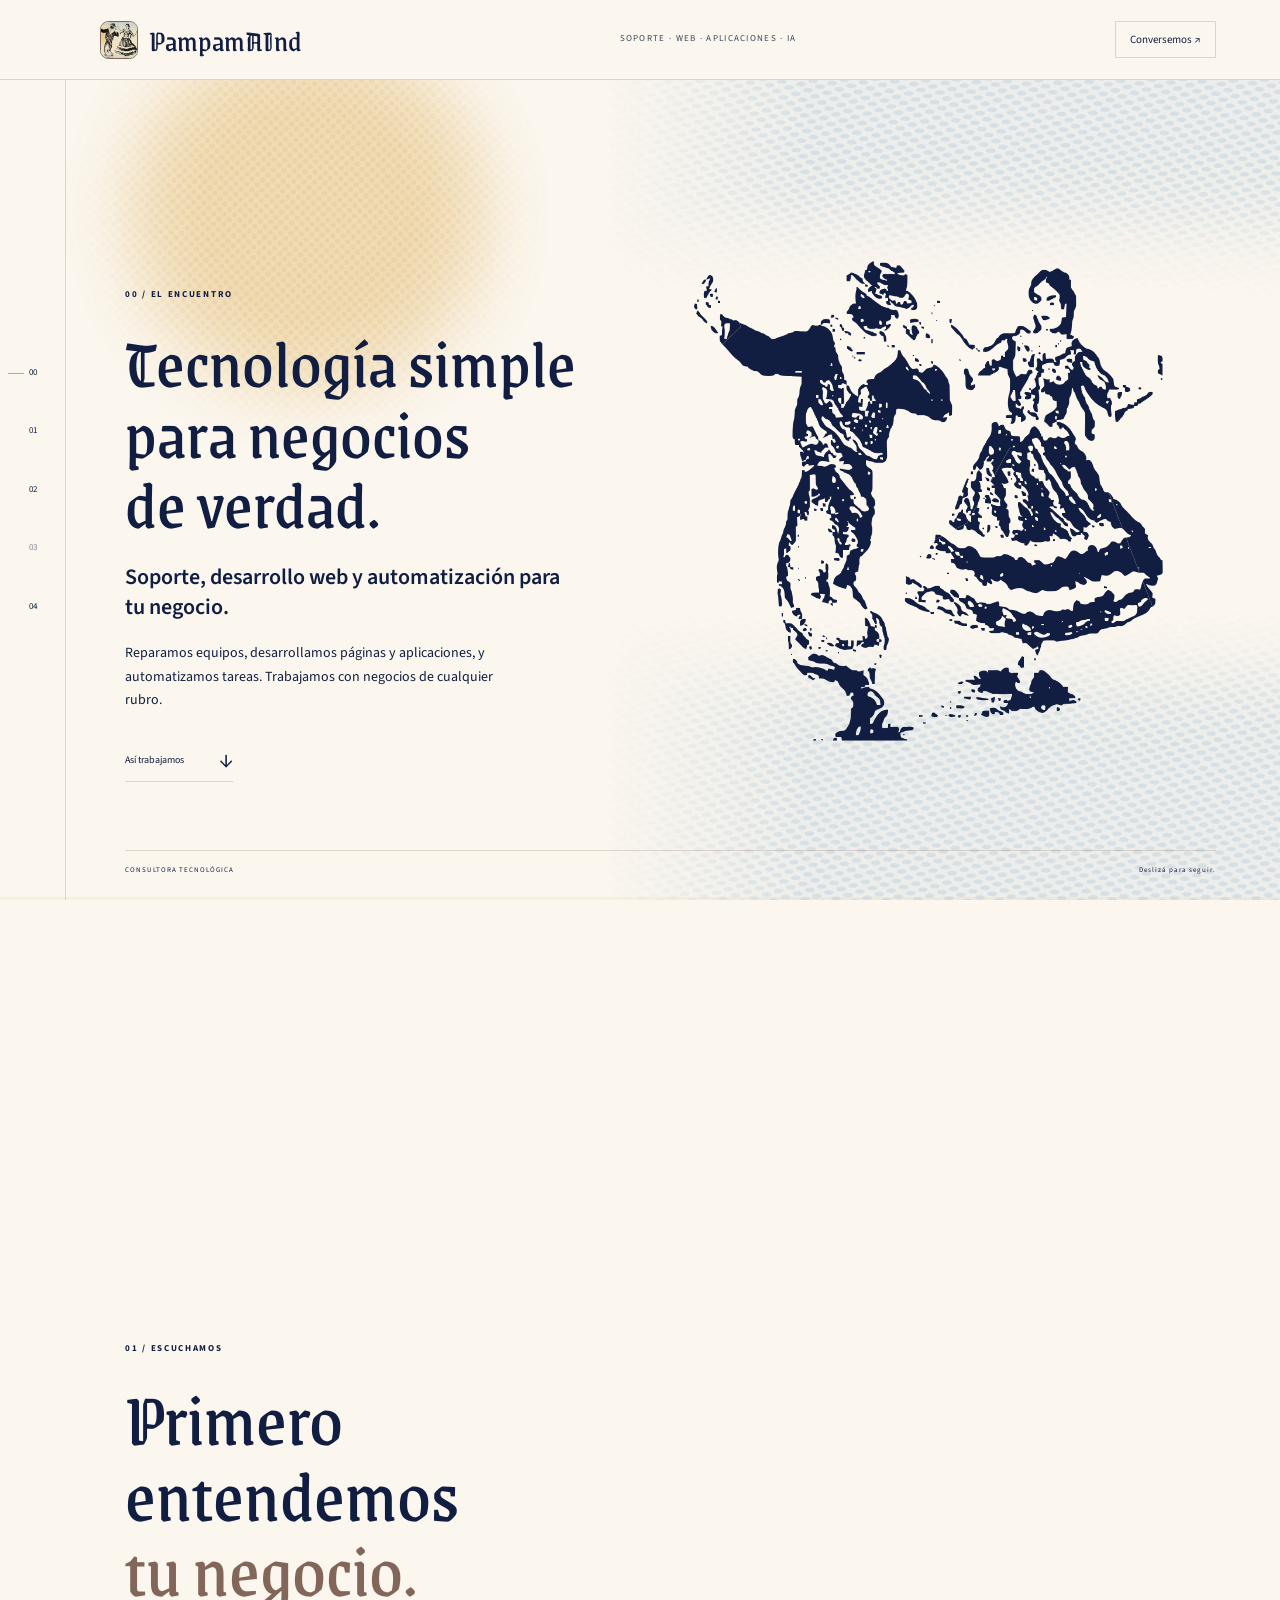
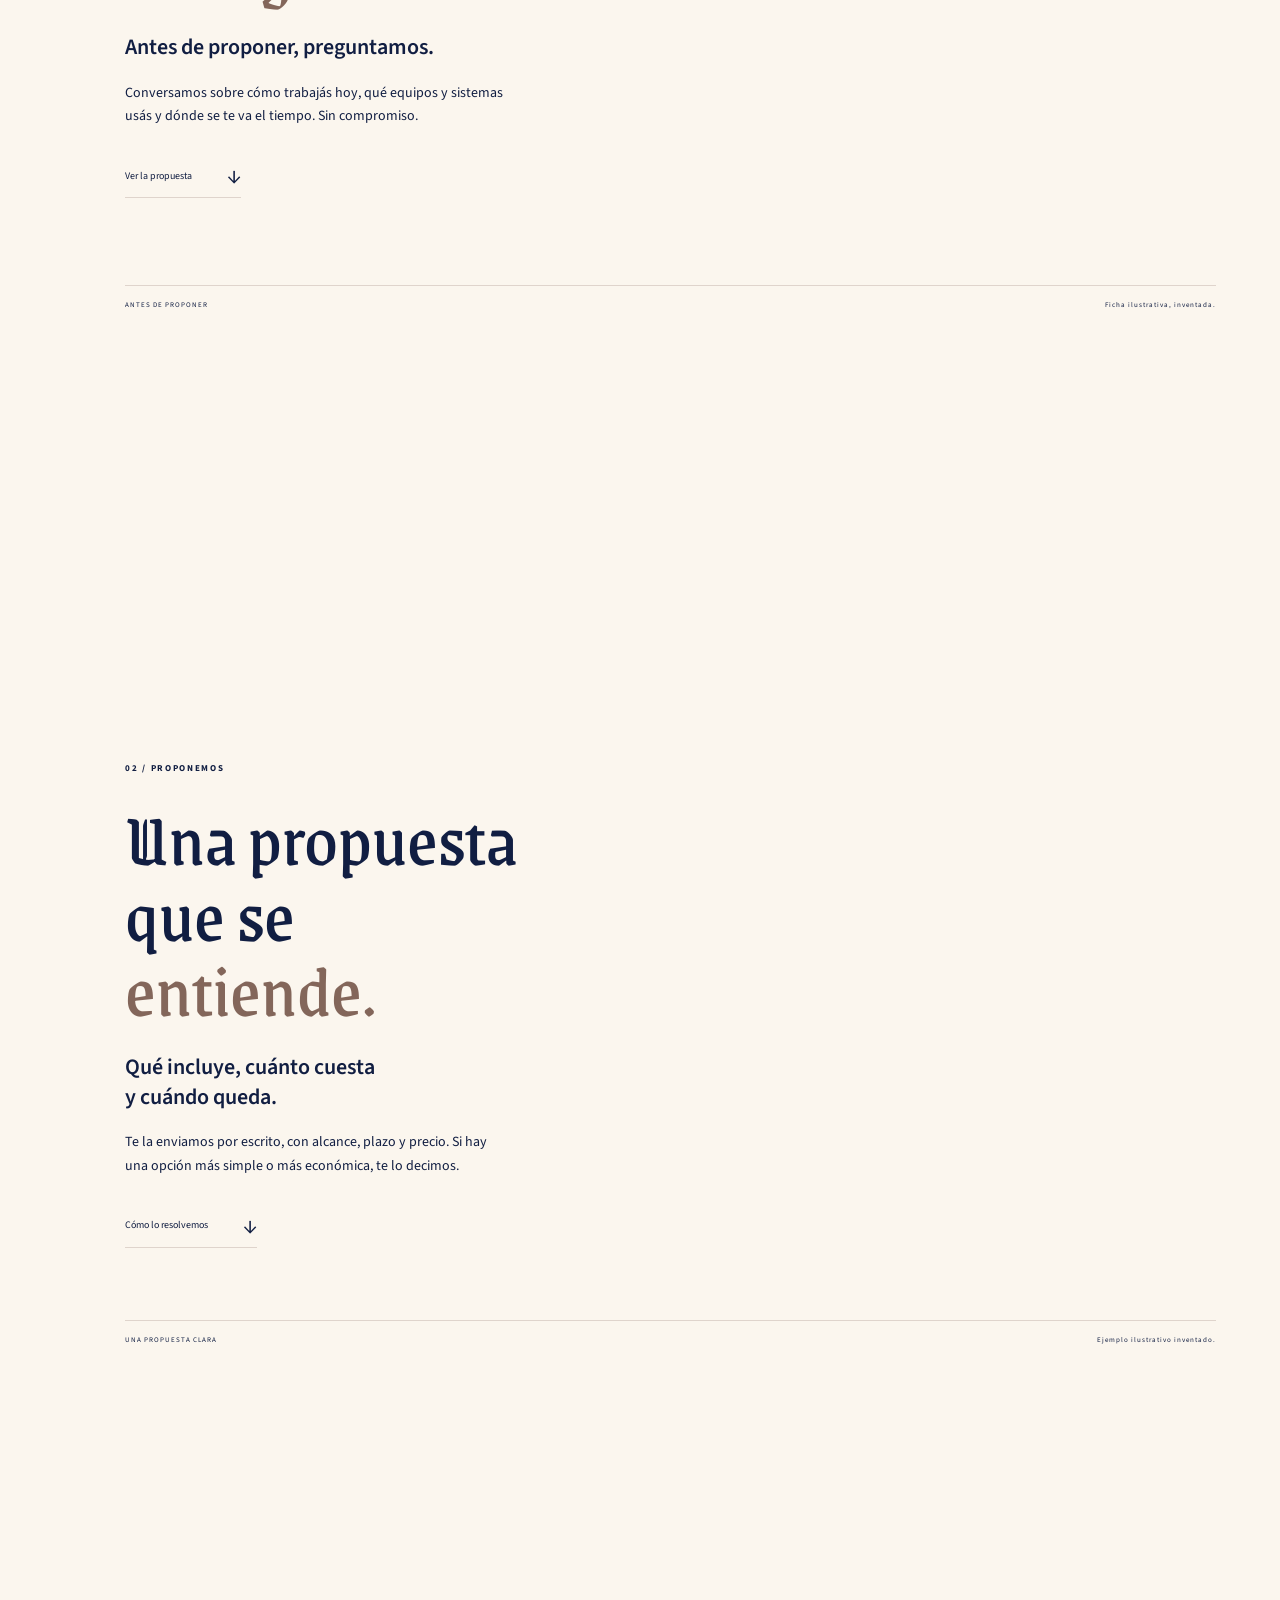
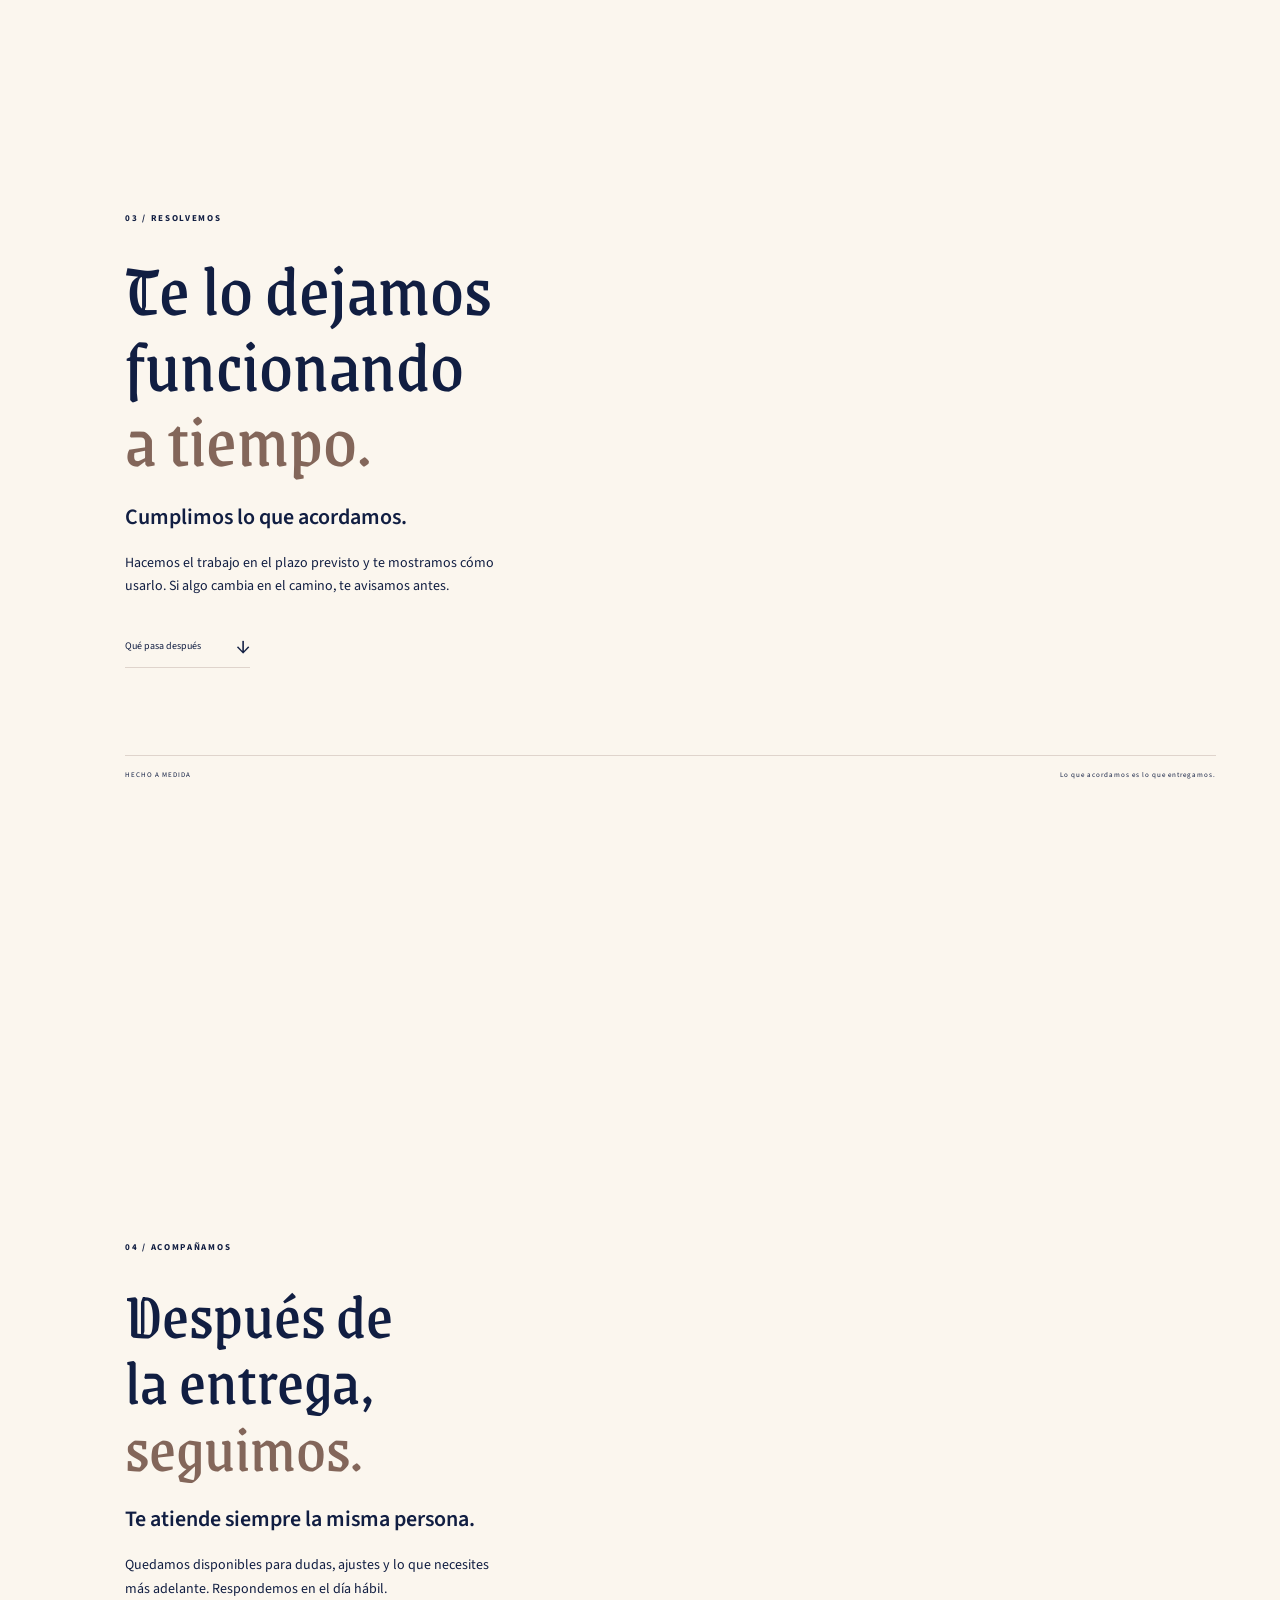
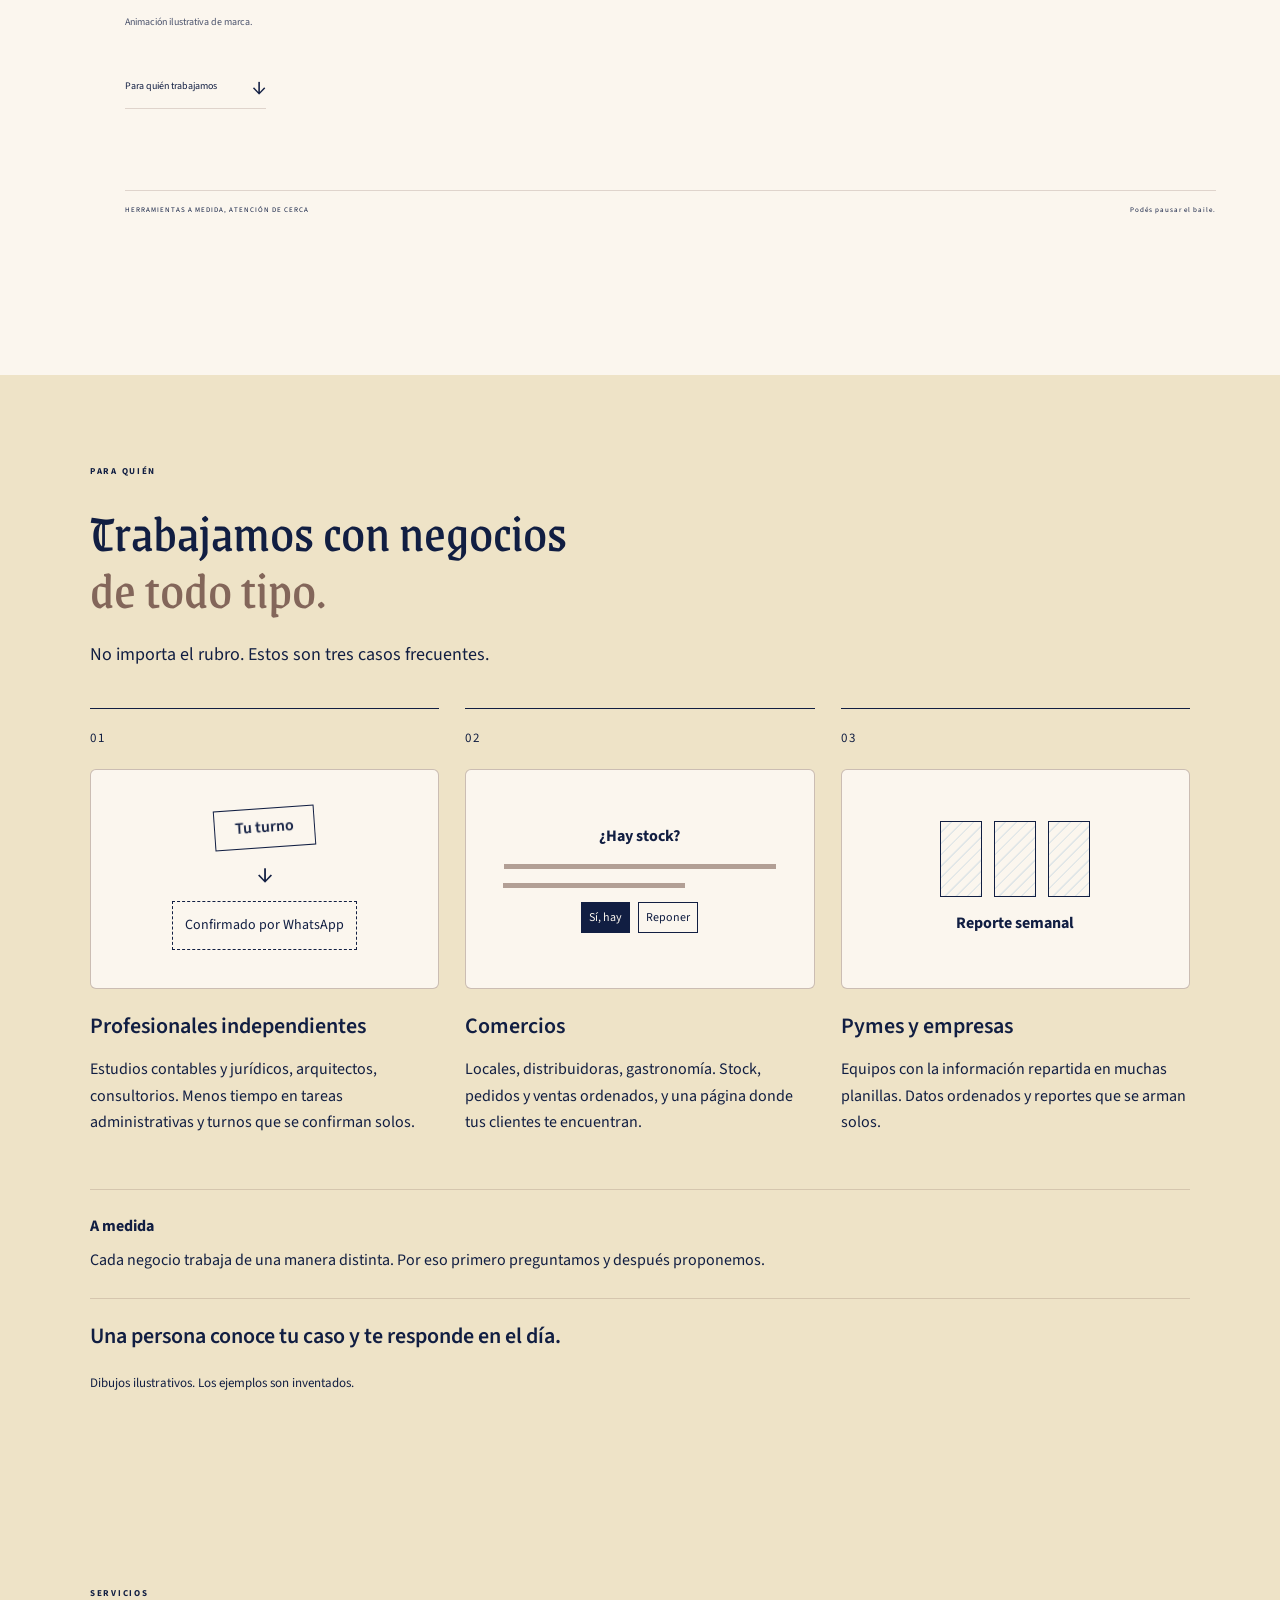
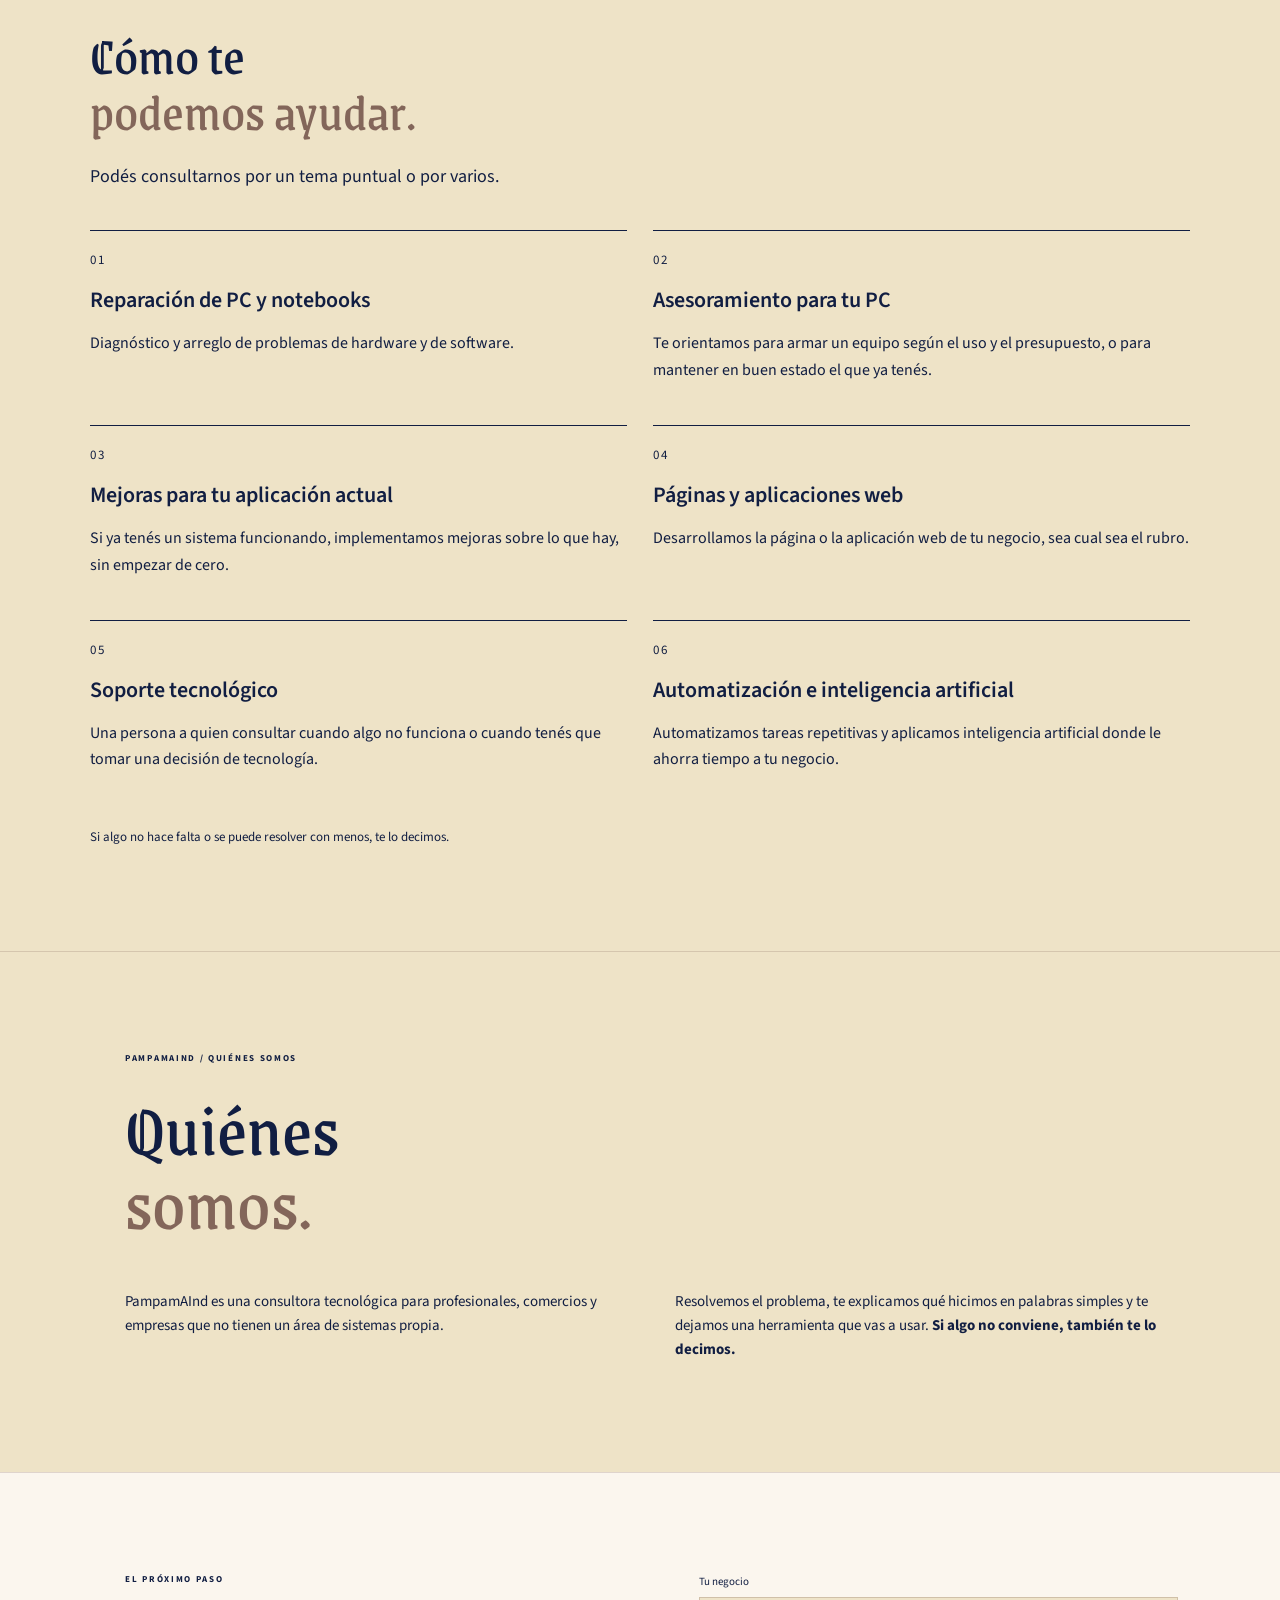
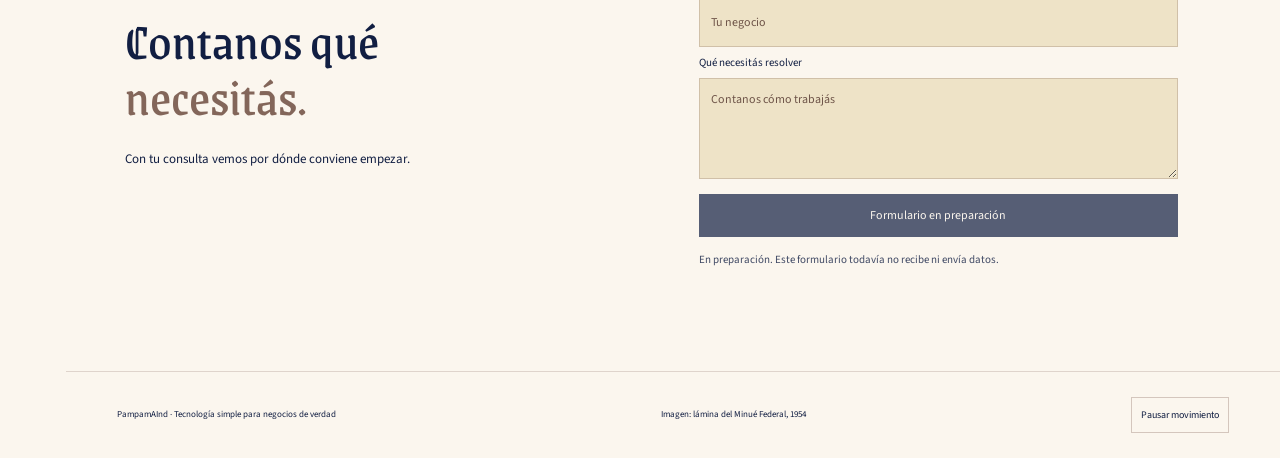
==== commit b7bdf1c2: "Tipografía del manual, seis servicios y títulos más naturales - Tipografía: Grenze Gotisch en titula" ====
--- a/index.html
+++ b/index.html
@@ -1,36 +1,38 @@
-<!doctype html><html lang="es-AR"><head><meta charset="utf-8"><meta name="viewport" content="width=device-width,initial-scale=1"><title>PampamAInd · Mitad campo, mitad ciudad</title><meta name="description" content="Consultora tecnológica para profesionales, comercios y pymes sin área de sistemas: soporte informático, desarrollo web, aplicaciones a medida y automatización con inteligencia artificial."><link rel="icon" href="assets/marca-64.webp"><link rel="stylesheet" href="style.css?v=2"></head><body><a class="skip" href="#contenido">Saltar al contenido</a>
+<!doctype html><html lang="es-AR"><head><meta charset="utf-8"><meta name="viewport" content="width=device-width,initial-scale=1"><title>PampamAInd · Tecnología simple para negocios de verdad</title><meta name="description" content="Consultora tecnológica: reparación de PC y notebooks, soporte, páginas y aplicaciones web, mejoras sobre tu sistema actual y automatización con inteligencia artificial para tu negocio."><link rel="icon" href="assets/marca-64.webp"><link rel="stylesheet" href="style.css?v=4"></head><body><a class="skip" href="#contenido">Saltar al contenido</a>
 <header><a class="brand" href="#encuentro"><img src="assets/marca.webp" width="38" height="38" alt=""><span>PampamAInd</span></a><span class="beta">SOPORTE · WEB · APLICACIONES · IA</span><a class="contact-link" href="#contacto">Conversemos ↗</a></header>
 <nav class="chapters" aria-label="Capítulos"><a href="#encuentro" aria-label="00 · El encuentro">00</a><a href="#material" aria-label="01 · Escuchamos">01</a><a href="#propuesta" aria-label="02 · Proponemos">02</a><a href="#criterio" aria-label="03 · Resolvemos">03</a><a href="#historia" aria-label="04 · Acompañamos">04</a></nav>
 <main id="contenido"><div class="story"><div class="stage" aria-hidden="false"><div class="flag"><img src="assets/bandera-trama.svg" alt=""></div><div class="sun-pass" aria-hidden="true"><img src="assets/sol-difuso-fondo.svg" alt=""></div>
-<div class="world"><div class="player-frame" aria-hidden="true"><div class="player-label">TU NEGOCIO / ESCENA ILUSTRATIVA</div></div><div class="actor gaucho" data-person="gaucho"><svg viewBox="0 0 1000 1000" aria-hidden="true"><g class="person"><image href="assets/gaucho-cuerpo.png" x="70" y="30" width="510" height="930"/><g class="hand gaucho-hand"><image href="assets/gaucho-mano.png" x="100" y="90" width="110" height="155"/></g></g></svg></div><div class="actor dama" data-person="dama"><svg viewBox="0 0 1000 1000" aria-hidden="true"><g class="person"><image href="assets/dama-cuerpo.png" x="475" y="30" width="495" height="930"/><g class="skirt"><image href="assets/dama-pollera.png" x="470" y="405" width="495" height="420"/></g><g class="hand dama-hand"><image href="assets/dama-mano.png" x="515" y="140" width="110" height="115"/></g></g></svg></div><div class="material-card" aria-hidden="true"><span>TU NEGOCIO, HOY</span><span class="archive-stamp">CHARLA</span><div class="film"><svg class="film-print" viewBox="0 0 300 112" aria-hidden="true"><defs><pattern id="tinta-fotogramas" width="5" height="5" patternUnits="userSpaceOnUse"><path d="M0 5L5 0" stroke="#111e42" stroke-width=".65" opacity=".45"/></pattern></defs><path d="M1 1L299 3L297 110L2 111Z" fill="#111e42"/><path d="M9 6h4v5h-4zM9 101h4v5h-4z" fill="#eee3c7"/><path d="M19 6h4v5h-4zM19 101h4v5h-4z" fill="#eee3c7"/><path d="M29 6h4v5h-4zM29 101h4v5h-4z" fill="#eee3c7"/><path d="M39 6h4v5h-4zM39 101h4v5h-4z" fill="#eee3c7"/><path d="M49 6h4v5h-4zM49 101h4v5h-4z" fill="#eee3c7"/><path d="M59 6h4v5h-4zM59 101h4v5h-4z" fill="#eee3c7"/><path d="M69 6h4v5h-4zM69 101h4v5h-4z" fill="#eee3c7"/><path d="M79 6h4v5h-4zM79 101h4v5h-4z" fill="#eee3c7"/><path d="M89 6h4v5h-4zM89 101h4v5h-4z" fill="#eee3c7"/><path d="M99 6h4v5h-4zM99 101h4v5h-4z" fill="#eee3c7"/><path d="M109 6h4v5h-4zM109 101h4v5h-4z" fill="#eee3c7"/><path d="M119 6h4v5h-4zM119 101h4v5h-4z" fill="#eee3c7"/><path d="M129 6h4v5h-4zM129 101h4v5h-4z" fill="#eee3c7"/><path d="M139 6h4v5h-4zM139 101h4v5h-4z" fill="#eee3c7"/><path d="M149 6h4v5h-4zM149 101h4v5h-4z" fill="#eee3c7"/><path d="M159 6h4v5h-4zM159 101h4v5h-4z" fill="#eee3c7"/><path d="M169 6h4v5h-4zM169 101h4v5h-4z" fill="#eee3c7"/><path d="M179 6h4v5h-4zM179 101h4v5h-4z" fill="#eee3c7"/><path d="M189 6h4v5h-4zM189 101h4v5h-4z" fill="#eee3c7"/><path d="M199 6h4v5h-4zM199 101h4v5h-4z" fill="#eee3c7"/><path d="M209 6h4v5h-4zM209 101h4v5h-4z" fill="#eee3c7"/><path d="M219 6h4v5h-4zM219 101h4v5h-4z" fill="#eee3c7"/><path d="M229 6h4v5h-4zM229 101h4v5h-4z" fill="#eee3c7"/><path d="M239 6h4v5h-4zM239 101h4v5h-4z" fill="#eee3c7"/><path d="M249 6h4v5h-4zM249 101h4v5h-4z" fill="#eee3c7"/><path d="M259 6h4v5h-4zM259 101h4v5h-4z" fill="#eee3c7"/><path d="M269 6h4v5h-4zM269 101h4v5h-4z" fill="#eee3c7"/><path d="M279 6h4v5h-4zM279 101h4v5h-4z" fill="#eee3c7"/><g fill="#eee3c7" stroke="#111e42" stroke-width="1.2"><path d="M10 19L96 20L95 92L11 93Z"/><path d="M106 20L192 19L191 93L105 92Z"/><path d="M202 20L288 21L289 92L201 94Z"/></g><g fill="#adc2ca"><path d="M12 77L37 45L55 62L72 35L95 73V91H12Z"/><path d="M107 76L130 58L147 67L166 48L191 72V91H107Z"/><path d="M203 78Q224 51 247 65Q266 42 287 58V92H203Z"/></g><g fill="url(#tinta-fotogramas)"><path d="M12 78L37 46L55 63L72 36L95 74V91H12Z"/><path d="M107 77L130 59L147 68L166 49L191 73V91H107Z"/><path d="M203 79Q224 52 247 66Q266 43 287 59V92H203Z"/></g><g stroke="#111e42" fill="none" stroke-width="1"><circle cx="30" cy="35" r="7"/><path d="M15 85Q32 78 48 84T92 81M109 86Q130 74 149 84T188 79M205 87Q222 78 240 86T286 78M118 34h24m-17 4h27m69-4h37m-27 4h41"/></g></svg></div><b>Primero, cómo<br>trabajás.</b><small>FICHA 01 · primera charla</small></div><div class="proposal-card" aria-hidden="true"><span>DE LA CHARLA A LA PROPUESTA</span><div class="wave"><i style="height:20%"></i><i style="height:89%"></i><i style="height:38%"></i><i style="height:85%"></i><i style="height:55%"></i><i style="height:76%"></i><i style="height:69%"></i><i style="height:63%"></i><i style="height:80%"></i><i style="height:48%"></i><i style="height:87%"></i><i style="height:30%"></i><i style="height:90%"></i><i style="height:28%"></i><i style="height:88%"></i><i style="height:45%"></i><i style="height:82%"></i></div><p>«Pierdo la mañana en lo administrativo.»</p><b>Alcance, plazo y precio claros</b><small>PROPUESTA POR ESCRITO</small></div><div class="criterion" aria-hidden="true"><span>PALABRA QUE SE CUMPLE</span><b>Andando.</b><small>En el plazo acordado.</small></div><div class="garden" aria-hidden="true"><svg class="sprig" viewBox="0 0 160 440" aria-hidden="true"><path d="M80 440C24 340 120 245 74 144C53 96 70 40 84 6" fill="none" stroke="currentColor" stroke-width="2"/><g fill="none" stroke="currentColor" stroke-width="1.3"><path d="M70 340Q10 330 24 276Q69 286 70 340ZM83 285Q147 261 130 215Q89 229 83 285ZM80 215Q20 191 34 147Q78 160 80 215ZM69 140Q127 116 115 70Q77 92 69 140Z"/></g><g class="buds" fill="currentColor"><ellipse cx="39" cy="91" rx="6" ry="14"/><ellipse cx="122" cy="177" rx="6" ry="14"/><ellipse cx="31" cy="251" rx="6" ry="14"/></g><g class="petals" fill="none" stroke="currentColor" stroke-width="1.2"><ellipse cx="39" cy="82" rx="4" ry="10" transform="rotate(0 39 91)"/><ellipse cx="39" cy="82" rx="4" ry="10" transform="rotate(45 39 91)"/><ellipse cx="39" cy="82" rx="4" ry="10" transform="rotate(90 39 91)"/><ellipse cx="39" cy="82" rx="4" ry="10" transform="rotate(135 39 91)"/><ellipse cx="39" cy="82" rx="4" ry="10" transform="rotate(180 39 91)"/><ellipse cx="39" cy="82" rx="4" ry="10" transform="rotate(225 39 91)"/><ellipse cx="39" cy="82" rx="4" ry="10" transform="rotate(270 39 91)"/><ellipse cx="39" cy="82" rx="4" ry="10" transform="rotate(315 39 91)"/><ellipse cx="122" cy="168" rx="4" ry="10" transform="rotate(0 122 177)"/><ellipse cx="122" cy="168" rx="4" ry="10" transform="rotate(45 122 177)"/><ellipse cx="122" cy="168" rx="4" ry="10" transform="rotate(90 122 177)"/><ellipse cx="122" cy="168" rx="4" ry="10" transform="rotate(135 122 177)"/><ellipse cx="122" cy="168" rx="4" ry="10" transform="rotate(180 122 177)"/><ellipse cx="122" cy="168" rx="4" ry="10" transform="rotate(225 122 177)"/><ellipse cx="122" cy="168" rx="4" ry="10" transform="rotate(270 122 177)"/><ellipse cx="122" cy="168" rx="4" ry="10" transform="rotate(315 122 177)"/><ellipse cx="31" cy="242" rx="4" ry="10" transform="rotate(0 31 251)"/><ellipse cx="31" cy="242" rx="4" ry="10" transform="rotate(45 31 251)"/><ellipse cx="31" cy="242" rx="4" ry="10" transform="rotate(90 31 251)"/><ellipse cx="31" cy="242" rx="4" ry="10" transform="rotate(135 31 251)"/><ellipse cx="31" cy="242" rx="4" ry="10" transform="rotate(180 31 251)"/><ellipse cx="31" cy="242" rx="4" ry="10" transform="rotate(225 31 251)"/><ellipse cx="31" cy="242" rx="4" ry="10" transform="rotate(270 31 251)"/><ellipse cx="31" cy="242" rx="4" ry="10" transform="rotate(315 31 251)"/></g></svg></div><div class="player-controls" hidden><button id="play" type="button" aria-pressed="true" aria-label="Pausar el baile ilustrado">Ⅱ <span>Pausar</span></button><div class="play-line" aria-hidden="true"><i></i></div><small>Escena ilustrativa</small></div></div></div>
-<section id="encuentro" class="beat" data-step="0"><div class="copy"><p class="eyebrow">00 / EL ENCUENTRO</p><h1>Mitad campo,<br>mitad ciudad.</h1><p class="lead">Tecnología simple<br>para negocios de verdad.</p><p class="detail">Soporte, web, aplicaciones e inteligencia artificial para negocios que no tienen un área de sistemas.</p><a class="next" href="#material">La historia empieza acá <span>↓</span></a></div><div class="beat-foot"><span>CONSULTORA TECNOLÓGICA</span><span>Deslizá. Nos movemos con vos.</span></div></section>
-<section id="material" class="beat" data-step="1"><div class="copy"><p class="eyebrow">01 / ESCUCHAMOS</p><h2>Primero,<br>cómo<br><em>trabajás.</em></h2><p class="lead">Antes de vender, te preguntamos.</p><p class="detail">Una charla para entender cómo trabaja tu negocio y dónde se pierde tiempo. Sin compromiso.</p><a class="next" href="#propuesta">Pasemos a la propuesta <span>↓</span></a></div><div class="beat-foot"><span>PRIMERO ENTENDEMOS</span><span>Ficha ilustrativa, inventada.</span></div></section>
-<section id="propuesta" class="beat" data-step="2"><div class="copy"><p class="eyebrow">02 / PROPONEMOS</p><h2>Alcance,<br>plazo y precio<br><em>claros.</em></h2><p class="lead">Lo justo para tu negocio.<br>Sin letra chica.</p><p class="detail">Te pasamos una propuesta por escrito: qué incluye, qué no, cuánto cuesta y cuándo queda. Si algo no conviene, te lo decimos.</p><a class="next" href="#criterio">Ahora, manos a la obra <span>↓</span></a></div><div class="beat-foot"><span>UNA PROPUESTA CLARA</span><span>Ejemplo ilustrativo inventado.</span></div></section>
-<section id="criterio" class="beat" data-step="3"><div class="copy"><p class="eyebrow">03 / RESOLVEMOS</p><h2>Te lo<br>dejamos<br><em>andando.</em></h2><p class="lead">Palabra que se cumple.</p><p class="detail">Implementamos en el plazo acordado y te enseñamos a usarlo. Si algo cambia, avisamos antes.</p><a class="next" href="#historia">Sigamos juntos <span>↓</span></a></div><div class="beat-foot"><span>HECHO A MEDIDA</span><span>Lo que dijimos es lo que entregamos.</span></div></section>
-<section id="historia" class="beat" data-step="4"><div class="copy"><p class="eyebrow">04 / ACOMPAÑAMOS</p><h2>Seguimos<br>cerca.<br><em>Para lo que venga.</em></h2><p class="lead">Una persona que conoce tu caso.</p><p class="detail">Te lo explicamos en criollo y respondemos en el día hábil. Nunca un call center.</p><p class="illustration-note">Animación ilustrativa de marca.</p><a class="next" href="#camino-simple">Mirá para quién trabajamos <span>↓</span></a></div><div class="beat-foot"><span>HERRAMIENTAS A MEDIDA, ATENCIÓN DE CERCA</span><span>Podés pausar el baile.</span></div></section></div>
+<div class="world"><div class="player-frame" aria-hidden="true"><div class="player-label">TU NEGOCIO / ESCENA ILUSTRATIVA</div></div><div class="actor gaucho" data-person="gaucho"><svg viewBox="0 0 1000 1000" aria-hidden="true"><g class="person"><image href="assets/gaucho-cuerpo.png" x="70" y="30" width="510" height="930"/><g class="hand gaucho-hand"><image href="assets/gaucho-mano.png" x="100" y="90" width="110" height="155"/></g></g></svg></div><div class="actor dama" data-person="dama"><svg viewBox="0 0 1000 1000" aria-hidden="true"><g class="person"><image href="assets/dama-cuerpo.png" x="475" y="30" width="495" height="930"/><g class="skirt"><image href="assets/dama-pollera.png" x="470" y="405" width="495" height="420"/></g><g class="hand dama-hand"><image href="assets/dama-mano.png" x="515" y="140" width="110" height="115"/></g></g></svg></div><div class="material-card" aria-hidden="true"><span>TU NEGOCIO, HOY</span><span class="archive-stamp">NOTAS</span><div class="film"><svg class="film-print" viewBox="0 0 300 112" aria-hidden="true"><defs><pattern id="tinta-fotogramas" width="5" height="5" patternUnits="userSpaceOnUse"><path d="M0 5L5 0" stroke="#111e42" stroke-width=".65" opacity=".45"/></pattern></defs><path d="M1 1L299 3L297 110L2 111Z" fill="#111e42"/><path d="M9 6h4v5h-4zM9 101h4v5h-4z" fill="#eee3c7"/><path d="M19 6h4v5h-4zM19 101h4v5h-4z" fill="#eee3c7"/><path d="M29 6h4v5h-4zM29 101h4v5h-4z" fill="#eee3c7"/><path d="M39 6h4v5h-4zM39 101h4v5h-4z" fill="#eee3c7"/><path d="M49 6h4v5h-4zM49 101h4v5h-4z" fill="#eee3c7"/><path d="M59 6h4v5h-4zM59 101h4v5h-4z" fill="#eee3c7"/><path d="M69 6h4v5h-4zM69 101h4v5h-4z" fill="#eee3c7"/><path d="M79 6h4v5h-4zM79 101h4v5h-4z" fill="#eee3c7"/><path d="M89 6h4v5h-4zM89 101h4v5h-4z" fill="#eee3c7"/><path d="M99 6h4v5h-4zM99 101h4v5h-4z" fill="#eee3c7"/><path d="M109 6h4v5h-4zM109 101h4v5h-4z" fill="#eee3c7"/><path d="M119 6h4v5h-4zM119 101h4v5h-4z" fill="#eee3c7"/><path d="M129 6h4v5h-4zM129 101h4v5h-4z" fill="#eee3c7"/><path d="M139 6h4v5h-4zM139 101h4v5h-4z" fill="#eee3c7"/><path d="M149 6h4v5h-4zM149 101h4v5h-4z" fill="#eee3c7"/><path d="M159 6h4v5h-4zM159 101h4v5h-4z" fill="#eee3c7"/><path d="M169 6h4v5h-4zM169 101h4v5h-4z" fill="#eee3c7"/><path d="M179 6h4v5h-4zM179 101h4v5h-4z" fill="#eee3c7"/><path d="M189 6h4v5h-4zM189 101h4v5h-4z" fill="#eee3c7"/><path d="M199 6h4v5h-4zM199 101h4v5h-4z" fill="#eee3c7"/><path d="M209 6h4v5h-4zM209 101h4v5h-4z" fill="#eee3c7"/><path d="M219 6h4v5h-4zM219 101h4v5h-4z" fill="#eee3c7"/><path d="M229 6h4v5h-4zM229 101h4v5h-4z" fill="#eee3c7"/><path d="M239 6h4v5h-4zM239 101h4v5h-4z" fill="#eee3c7"/><path d="M249 6h4v5h-4zM249 101h4v5h-4z" fill="#eee3c7"/><path d="M259 6h4v5h-4zM259 101h4v5h-4z" fill="#eee3c7"/><path d="M269 6h4v5h-4zM269 101h4v5h-4z" fill="#eee3c7"/><path d="M279 6h4v5h-4zM279 101h4v5h-4z" fill="#eee3c7"/><g fill="#eee3c7" stroke="#111e42" stroke-width="1.2"><path d="M10 19L96 20L95 92L11 93Z"/><path d="M106 20L192 19L191 93L105 92Z"/><path d="M202 20L288 21L289 92L201 94Z"/></g><g fill="#adc2ca"><path d="M12 77L37 45L55 62L72 35L95 73V91H12Z"/><path d="M107 76L130 58L147 67L166 48L191 72V91H107Z"/><path d="M203 78Q224 51 247 65Q266 42 287 58V92H203Z"/></g><g fill="url(#tinta-fotogramas)"><path d="M12 78L37 46L55 63L72 36L95 74V91H12Z"/><path d="M107 77L130 59L147 68L166 49L191 73V91H107Z"/><path d="M203 79Q224 52 247 66Q266 43 287 59V92H203Z"/></g><g stroke="#111e42" fill="none" stroke-width="1"><circle cx="30" cy="35" r="7"/><path d="M15 85Q32 78 48 84T92 81M109 86Q130 74 149 84T188 79M205 87Q222 78 240 86T286 78M118 34h24m-17 4h27m69-4h37m-27 4h41"/></g></svg></div><b>Cómo trabajás<br>hoy.</b><small>FICHA 01 · primera conversación</small></div><div class="proposal-card" aria-hidden="true"><span>DE LA CONVERSACIÓN A LA PROPUESTA</span><div class="wave"><i style="height:20%"></i><i style="height:89%"></i><i style="height:38%"></i><i style="height:85%"></i><i style="height:55%"></i><i style="height:76%"></i><i style="height:69%"></i><i style="height:63%"></i><i style="height:80%"></i><i style="height:48%"></i><i style="height:87%"></i><i style="height:30%"></i><i style="height:90%"></i><i style="height:28%"></i><i style="height:88%"></i><i style="height:45%"></i><i style="height:82%"></i></div><p>«Necesito ordenar los pedidos del local.»</p><b>Alcance, plazo y precio</b><small>PROPUESTA POR ESCRITO</small></div><div class="criterion" aria-hidden="true"><span>TRABAJO ENTREGADO</span><b>Funcionando.</b><small>En el plazo acordado.</small></div><div class="garden" aria-hidden="true"><svg class="sprig" viewBox="0 0 160 440" aria-hidden="true"><path d="M80 440C24 340 120 245 74 144C53 96 70 40 84 6" fill="none" stroke="currentColor" stroke-width="2"/><g fill="none" stroke="currentColor" stroke-width="1.3"><path d="M70 340Q10 330 24 276Q69 286 70 340ZM83 285Q147 261 130 215Q89 229 83 285ZM80 215Q20 191 34 147Q78 160 80 215ZM69 140Q127 116 115 70Q77 92 69 140Z"/></g><g class="buds" fill="currentColor"><ellipse cx="39" cy="91" rx="6" ry="14"/><ellipse cx="122" cy="177" rx="6" ry="14"/><ellipse cx="31" cy="251" rx="6" ry="14"/></g><g class="petals" fill="none" stroke="currentColor" stroke-width="1.2"><ellipse cx="39" cy="82" rx="4" ry="10" transform="rotate(0 39 91)"/><ellipse cx="39" cy="82" rx="4" ry="10" transform="rotate(45 39 91)"/><ellipse cx="39" cy="82" rx="4" ry="10" transform="rotate(90 39 91)"/><ellipse cx="39" cy="82" rx="4" ry="10" transform="rotate(135 39 91)"/><ellipse cx="39" cy="82" rx="4" ry="10" transform="rotate(180 39 91)"/><ellipse cx="39" cy="82" rx="4" ry="10" transform="rotate(225 39 91)"/><ellipse cx="39" cy="82" rx="4" ry="10" transform="rotate(270 39 91)"/><ellipse cx="39" cy="82" rx="4" ry="10" transform="rotate(315 39 91)"/><ellipse cx="122" cy="168" rx="4" ry="10" transform="rotate(0 122 177)"/><ellipse cx="122" cy="168" rx="4" ry="10" transform="rotate(45 122 177)"/><ellipse cx="122" cy="168" rx="4" ry="10" transform="rotate(90 122 177)"/><ellipse cx="122" cy="168" rx="4" ry="10" transform="rotate(135 122 177)"/><ellipse cx="122" cy="168" rx="4" ry="10" transform="rotate(180 122 177)"/><ellipse cx="122" cy="168" rx="4" ry="10" transform="rotate(225 122 177)"/><ellipse cx="122" cy="168" rx="4" ry="10" transform="rotate(270 122 177)"/><ellipse cx="122" cy="168" rx="4" ry="10" transform="rotate(315 122 177)"/><ellipse cx="31" cy="242" rx="4" ry="10" transform="rotate(0 31 251)"/><ellipse cx="31" cy="242" rx="4" ry="10" transform="rotate(45 31 251)"/><ellipse cx="31" cy="242" rx="4" ry="10" transform="rotate(90 31 251)"/><ellipse cx="31" cy="242" rx="4" ry="10" transform="rotate(135 31 251)"/><ellipse cx="31" cy="242" rx="4" ry="10" transform="rotate(180 31 251)"/><ellipse cx="31" cy="242" rx="4" ry="10" transform="rotate(225 31 251)"/><ellipse cx="31" cy="242" rx="4" ry="10" transform="rotate(270 31 251)"/><ellipse cx="31" cy="242" rx="4" ry="10" transform="rotate(315 31 251)"/></g></svg></div><div class="player-controls" hidden><button id="play" type="button" aria-pressed="true" aria-label="Pausar el baile ilustrado">Ⅱ <span>Pausar</span></button><div class="play-line" aria-hidden="true"><i></i></div><small>Escena ilustrativa</small></div></div></div>
+<section id="encuentro" class="beat" data-step="0"><div class="copy"><p class="eyebrow">00 / EL ENCUENTRO</p><h1>Tecnología simple<br>para negocios<br>de verdad.</h1><p class="lead">Soporte, desarrollo web y automatización para tu negocio.</p><p class="detail">Reparamos equipos, desarrollamos páginas y aplicaciones, y automatizamos tareas. Trabajamos con negocios de cualquier rubro.</p><a class="next" href="#material">Así trabajamos <span>↓</span></a></div><div class="beat-foot"><span>CONSULTORA TECNOLÓGICA</span><span>Deslizá para seguir.</span></div></section>
+<section id="material" class="beat" data-step="1"><div class="copy"><p class="eyebrow">01 / ESCUCHAMOS</p><h2>Primero<br>entendemos<br><em>tu negocio.</em></h2><p class="lead">Antes de proponer, preguntamos.</p><p class="detail">Conversamos sobre cómo trabajás hoy, qué equipos y sistemas usás y dónde se te va el tiempo. Sin compromiso.</p><a class="next" href="#propuesta">Ver la propuesta <span>↓</span></a></div><div class="beat-foot"><span>ANTES DE PROPONER</span><span>Ficha ilustrativa, inventada.</span></div></section>
+<section id="propuesta" class="beat" data-step="2"><div class="copy"><p class="eyebrow">02 / PROPONEMOS</p><h2>Una propuesta<br>que se<br><em>entiende.</em></h2><p class="lead">Qué incluye, cuánto cuesta<br>y cuándo queda.</p><p class="detail">Te la enviamos por escrito, con alcance, plazo y precio. Si hay una opción más simple o más económica, te lo decimos.</p><a class="next" href="#criterio">Cómo lo resolvemos <span>↓</span></a></div><div class="beat-foot"><span>UNA PROPUESTA CLARA</span><span>Ejemplo ilustrativo inventado.</span></div></section>
+<section id="criterio" class="beat" data-step="3"><div class="copy"><p class="eyebrow">03 / RESOLVEMOS</p><h2>Te lo dejamos<br>funcionando<br><em>a tiempo.</em></h2><p class="lead">Cumplimos lo que acordamos.</p><p class="detail">Hacemos el trabajo en el plazo previsto y te mostramos cómo usarlo. Si algo cambia en el camino, te avisamos antes.</p><a class="next" href="#historia">Qué pasa después <span>↓</span></a></div><div class="beat-foot"><span>HECHO A MEDIDA</span><span>Lo que acordamos es lo que entregamos.</span></div></section>
+<section id="historia" class="beat" data-step="4"><div class="copy"><p class="eyebrow">04 / ACOMPAÑAMOS</p><h2>Después de<br>la entrega,<br><em>seguimos.</em></h2><p class="lead">Te atiende siempre la misma persona.</p><p class="detail">Quedamos disponibles para dudas, ajustes y lo que necesites más adelante. Respondemos en el día hábil.</p><p class="illustration-note">Animación ilustrativa de marca.</p><a class="next" href="#camino-simple">Para quién trabajamos <span>↓</span></a></div><div class="beat-foot"><span>HERRAMIENTAS A MEDIDA, ATENCIÓN DE CERCA</span><span>Podés pausar el baile.</span></div></section></div>
 
 <section id="camino-simple" class="camino-simple" aria-labelledby="camino-titulo">
-  <p class="eyebrow">PARA QUIÉN</p><h2 id="camino-titulo">Negocios de verdad.<br><em>En el campo y en la ciudad.</em></h2>
-  <p class="camino-intro">Tres ejemplos de lo que resolvemos todos los días.</p>
+  <p class="eyebrow">PARA QUIÉN</p><h2 id="camino-titulo">Trabajamos con negocios<br><em>de todo tipo.</em></h2>
+  <p class="camino-intro">No importa el rubro. Estos son tres casos frecuentes.</p>
   <ol class="camino-tarjetas">
-    <li><span class="paso-num">01</span><div class="dibujo dibujo-soltar" aria-hidden="true"><span class="ficha-video">Tu turno</span><span class="flecha-papel">↓</span><span class="zona-papel">Confirmado por WhatsApp</span></div><h3>El profesional independiente</h3><p>Contadores, abogadas, arquitectos, consultorios. Dejá de perder la mañana en lo administrativo.</p></li>
-    <li><span class="paso-num">02</span><div class="dibujo dibujo-resumen" aria-hidden="true"><b>¿Hay stock?</b><span class="renglon"></span><span class="renglon corto"></span><div class="opciones-papel"><span>Sí, hay</span><span>Reponer</span></div></div><h3>El comercio de barrio</h3><p>Locales, distribuidoras, gastronomía. Te armamos lo justo para que vendas más y te equivoques menos.</p></li>
-    <li><span class="paso-num">03</span><div class="dibujo dibujo-clips" aria-hidden="true"><div class="tiras"><span></span><span></span><span></span></div><b>El parte del día</b></div><h3>La pyme o empresa del agro</h3><p>Campo, acopio, contratistas, empresas familiares. Que la información del campo llegue sola a la oficina.</p></li>
+    <li><span class="paso-num">01</span><div class="dibujo dibujo-soltar" aria-hidden="true"><span class="ficha-video">Tu turno</span><span class="flecha-papel">↓</span><span class="zona-papel">Confirmado por WhatsApp</span></div><h3>Profesionales independientes</h3><p>Estudios contables y jurídicos, arquitectos, consultorios. Menos tiempo en tareas administrativas y turnos que se confirman solos.</p></li>
+    <li><span class="paso-num">02</span><div class="dibujo dibujo-resumen" aria-hidden="true"><b>¿Hay stock?</b><span class="renglon"></span><span class="renglon corto"></span><div class="opciones-papel"><span>Sí, hay</span><span>Reponer</span></div></div><h3>Comercios</h3><p>Locales, distribuidoras, gastronomía. Stock, pedidos y ventas ordenados, y una página donde tus clientes te encuentran.</p></li>
+    <li><span class="paso-num">03</span><div class="dibujo dibujo-clips" aria-hidden="true"><div class="tiras"><span></span><span></span><span></span></div><b>Reporte semanal</b></div><h3>Pymes y empresas</h3><p>Equipos con la información repartida en muchas planillas. Datos ordenados y reportes que se arman solos.</p></li>
   </ol>
-  <div class="base-nota"><b>Hecho a medida</b><p>Cada negocio trabaja distinto: primero entendemos cómo trabaja, después proponemos.</p></div>
+  <div class="base-nota"><b>A medida</b><p>Cada negocio trabaja de una manera distinta. Por eso primero preguntamos y después proponemos.</p></div>
   <p class="regla-firma">Una persona conoce tu caso y te responde en el día.</p>
   <p class="nota-maqueta">Dibujos ilustrativos. Los ejemplos son inventados.</p>
 </section>
 <section id="lo-nuevo" class="camino-simple lo-nuevo" aria-labelledby="nuevo-titulo">
-  <p class="eyebrow">SERVICIOS</p><h2 id="nuevo-titulo">Todo en un solo lugar.<br><em>Lo que vas a usar todos los días.</em></h2>
-  <p class="camino-intro">Empezá por un servicio o sumá los cuatro. Elegimos la solución simple antes que la impresionante.</p>
+  <p class="eyebrow">SERVICIOS</p><h2 id="nuevo-titulo">Cómo te<br><em>podemos ayudar.</em></h2>
+  <p class="camino-intro">Podés consultarnos por un tema puntual o por varios.</p>
   <ol class="camino-tarjetas cuatro">
-    <li><span class="paso-num">01</span><h3>Soporte informático</h3><p>¿Se te cayó el sistema? Escribinos y lo vemos hoy. Compus, mail, redes e impresoras que andan.</p></li>
-    <li><span class="paso-num">02</span><h3>Desarrollo web</h3><p>Te armamos una página simple, rápida y fácil de actualizar, para que tus clientes te encuentren y reserven solos.</p></li>
-    <li><span class="paso-num">03</span><h3>Aplicaciones a medida</h3><p>Stock, pedidos, turnos o reportes, hechos a la forma en que trabaja tu negocio.</p></li>
-    <li><span class="paso-num">04</span><h3>Automatización e inteligencia artificial</h3><p>Automatizamos lo que hacés todos los días a mano. Usamos IA donde ahorra tiempo de verdad.</p></li>
+    <li><span class="paso-num">01</span><h3>Reparación de PC y notebooks</h3><p>Diagnóstico y arreglo de problemas de hardware y de software.</p></li>
+    <li><span class="paso-num">02</span><h3>Asesoramiento para tu PC</h3><p>Te orientamos para armar un equipo según el uso y el presupuesto, o para mantener en buen estado el que ya tenés.</p></li>
+    <li><span class="paso-num">03</span><h3>Mejoras para tu aplicación actual</h3><p>Si ya tenés un sistema funcionando, implementamos mejoras sobre lo que hay, sin empezar de cero.</p></li>
+    <li><span class="paso-num">04</span><h3>Páginas y aplicaciones web</h3><p>Desarrollamos la página o la aplicación web de tu negocio, sea cual sea el rubro.</p></li>
+    <li><span class="paso-num">05</span><h3>Soporte tecnológico</h3><p>Una persona a quien consultar cuando algo no funciona o cuando tenés que tomar una decisión de tecnología.</p></li>
+    <li><span class="paso-num">06</span><h3>Automatización e inteligencia artificial</h3><p>Automatizamos tareas repetitivas y aplicamos inteligencia artificial donde le ahorra tiempo a tu negocio.</p></li>
   </ol>
-  <p class="nota-maqueta">Si algo no hace falta o se puede hacer más barato, te lo decimos.</p>
+  <p class="nota-maqueta">Si algo no hace falta o se puede resolver con menos, te lo decimos.</p>
 </section>
-<section id="plataforma" class="platform"><p class="eyebrow">PAMPAMAIND / QUIÉNES SOMOS</p><h2>Tres cosas<br><em>en un nombre.</em></h2><div class="platform-copy"><p><strong>La pampa</strong>: el origen y la palabra que vale. <strong>El AI escondido en el medio</strong>: la tecnología que hace el trabajo pesado sin hacer ruido. Y <strong>la cabeza puesta en resolver</strong>.</p><p>Somos una consultora tecnológica para profesionales, comercios y pymes que no tienen un área de sistemas. Te resolvemos el problema, te lo explicamos en criollo y te dejamos una herramienta que vas a usar.</p></div></section>
-<section id="contacto" class="invitation"><div><p class="eyebrow">EL PRÓXIMO PASO</p><h2>Cada negocio<br>tiene su manera.<br><em>Conozcamos la tuya.</em></h2><p>Contanos qué te está frenando y vemos por dónde conviene empezar.</p></div><form id="contact-form"><label for="equipo">Tu negocio</label><input id="equipo" name="equipo" autocomplete="off" disabled placeholder="Tu negocio"><label for="necesidad">Qué necesitás resolver</label><textarea id="necesidad" name="necesidad" rows="3" disabled placeholder="Contanos cómo trabajás"></textarea><button class="button" type="button" disabled>Formulario en preparación</button><p role="status">En preparación. Este formulario todavía no recibe ni envía datos.</p></form></section></main><footer><span>PampamAInd · Tecnología simple para negocios de verdad</span><small>Imagen: lámina del Minué Federal, 1954</small><button id="motion" type="button" aria-pressed="false" hidden>Pausar movimiento</button></footer><div class="progress" aria-hidden="true"><i></i></div><script src="app.js?v=2"></script></body></html>+<section id="plataforma" class="platform"><p class="eyebrow">PAMPAMAIND / QUIÉNES SOMOS</p><h2>Quiénes<br><em>somos.</em></h2><div class="platform-copy"><p>PampamAInd es una consultora tecnológica para profesionales, comercios y empresas que no tienen un área de sistemas propia.</p><p>Resolvemos el problema, te explicamos qué hicimos en palabras simples y te dejamos una herramienta que vas a usar. <strong>Si algo no conviene, también te lo decimos.</strong></p></div></section>
+<section id="contacto" class="invitation"><div><p class="eyebrow">EL PRÓXIMO PASO</p><h2>Contanos qué<br><em>necesitás.</em></h2><p>Con tu consulta vemos por dónde conviene empezar.</p></div><form id="contact-form"><label for="equipo">Tu negocio</label><input id="equipo" name="equipo" autocomplete="off" disabled placeholder="Tu negocio"><label for="necesidad">Qué necesitás resolver</label><textarea id="necesidad" name="necesidad" rows="3" disabled placeholder="Contanos cómo trabajás"></textarea><button class="button" type="button" disabled>Formulario en preparación</button><p role="status">En preparación. Este formulario todavía no recibe ni envía datos.</p></form></section></main><footer><span>PampamAInd · Tecnología simple para negocios de verdad</span><small>Imagen: lámina del Minué Federal, 1954</small><button id="motion" type="button" aria-pressed="false" hidden>Pausar movimiento</button></footer><div class="progress" aria-hidden="true"><i></i></div><script src="app.js?v=3"></script></body></html>
--- a/style.css
+++ b/style.css
@@ -1,14 +1,14 @@
-@font-face{font-family:Grenze;src:url('assets/fuentes/grenzegotisch/GrenzeGotisch-wght.ttf')}@font-face{font-family:Fell;src:url('assets/fuentes/imfellenglish/IMFeENrm28P.ttf')}:root{--paper:#fbf6ee;--ink:#111e42;--gold:#d9a749;--reading:0}*{box-sizing:border-box}html{scroll-behavior:smooth}body{margin:0;background:var(--paper);color:var(--ink);font:16px/1.6 system-ui,sans-serif}a{color:inherit;text-decoration:none}img,svg{display:block;max-width:100%}button,input,textarea{font:inherit}.ink-library{position:absolute;overflow:hidden}a:focus-visible,button:focus-visible{outline:2px solid var(--focus,#2f5f86);outline-offset:5px}.skip{position:fixed;top:-100px;z-index:40;background:var(--paper);padding:12px}.skip:focus{top:5px}[hidden]{display:none!important}
-header{position:fixed;inset:0 0 auto;height:80px;padding:0 5% 0 100px;display:flex;align-items:center;justify-content:space-between;gap:20px;background:#fbf6eefa;border-bottom:1px solid #83665a3b;z-index:20}.brand{font:30px Grenze,serif;display:flex;align-items:center;gap:11px}.brand img{width:38px;border:1px solid #83665a;border-radius:22%}.beta{font-size:9px;letter-spacing:1.3px;color:#6e5448}.contact-link{font-size:11px;border:1px solid #83665a55;padding:9px 14px}.chapters{position:fixed;left:0;top:80px;bottom:0;width:66px;display:flex;align-items:center;justify-content:center;flex-direction:column;gap:20px;border-right:1px solid #83665a33;z-index:18;background:#fbf6eef5}.chapters a{padding:12px;font-size:9px;opacity:.5;position:relative}.chapters a[aria-current]{opacity:1}.chapters a[aria-current]:before{content:'';width:16px;height:1px;background:var(--gold);position:absolute;left:-9px;top:50%}.progress{height:3px;background:#d9a74918;position:fixed;bottom:0;inset-inline:0;z-index:30}.progress i{display:block;height:100%;background:var(--gold);transform:scaleX(var(--reading));transform-origin:left}
+@font-face{font-family:Grenze;src:url('assets/fuentes/GrenzeGotisch-Regular.woff2') format('woff2');font-weight:400;font-display:swap}@font-face{font-family:'Source Sans 3';src:url('assets/fuentes/SourceSans3-Regular.woff2') format('woff2');font-weight:400;font-display:swap}@font-face{font-family:'Source Sans 3';src:url('assets/fuentes/SourceSans3-SemiBold.woff2') format('woff2');font-weight:600;font-display:swap}@font-face{font-family:'Source Sans 3';src:url('assets/fuentes/SourceSans3-Bold.woff2') format('woff2');font-weight:700;font-display:swap}:root{--paper:#fbf6ee;--ink:#111e42;--gold:#d9a749;--reading:0}*{box-sizing:border-box}html{scroll-behavior:smooth}body{margin:0;background:var(--paper);color:var(--ink);font:16px/1.6 "Source Sans 3",system-ui,Arial,sans-serif}a{color:inherit;text-decoration:none}img,svg{display:block;max-width:100%}button,input,textarea{font:inherit}.ink-library{position:absolute;overflow:hidden}a:focus-visible,button:focus-visible{outline:2px solid var(--focus,#2f5f86);outline-offset:5px}.skip{position:fixed;top:-100px;z-index:40;background:var(--paper);padding:12px}.skip:focus{top:5px}[hidden]{display:none!important}
+header{position:fixed;inset:0 0 auto;height:80px;padding:0 5% 0 100px;display:flex;align-items:center;justify-content:space-between;gap:20px;background:#fbf6eefa;border-bottom:1px solid #83665a3b;z-index:20}.brand{font:400 30px Grenze,Georgia,serif;display:flex;align-items:center;gap:11px}.brand img{width:38px;border:1px solid #83665a;border-radius:22%}.beta{font-size:9px;letter-spacing:1.3px;color:#6e5448}.contact-link{font-size:11px;border:1px solid #83665a55;padding:9px 14px}.chapters{position:fixed;left:0;top:80px;bottom:0;width:66px;display:flex;align-items:center;justify-content:center;flex-direction:column;gap:20px;border-right:1px solid #83665a33;z-index:18;background:#fbf6eef5}.chapters a{padding:12px;font-size:9px;opacity:.5;position:relative}.chapters a[aria-current]{opacity:1}.chapters a[aria-current]:before{content:'';width:16px;height:1px;background:var(--gold);position:absolute;left:-9px;top:50%}.progress{height:3px;background:#d9a74918;position:fixed;bottom:0;inset-inline:0;z-index:30}.progress i{display:block;height:100%;background:var(--gold);transform:scaleX(var(--reading));transform-origin:left}
 .story{position:relative;isolation:isolate}.stage{height:100svh;position:sticky;top:0;overflow:hidden;pointer-events:none;background:var(--paper)}.flag{position:absolute;inset:0 0 0 47%;opacity:.45;mask-image:linear-gradient(90deg,transparent,#000 30%)}.flag img{width:100%;height:100%;object-fit:cover}.world{--gx:0;--gy:0;--gs:1;--go:1;--dx:0;--dy:0;--ds:1;--doo:1;--camera:1;--material:0;--proposal:0;--criterion:0;--player:0;--garden:0;position:absolute;right:1.5%;top:13%;width:52%;height:76%;transform:scale(var(--camera));transform-origin:center;isolation:isolate}.actor{position:absolute;inset:0;pointer-events:none;transform-origin:50% 90%}.actor svg{width:100%;height:100%;overflow:visible}.gaucho{transform:translate(calc(var(--gx)*1%),calc(var(--gy)*1%)) scale(var(--gs));opacity:var(--go);z-index:3}.dama{transform:translate(calc(var(--dx)*1%),calc(var(--dy)*1%)) scale(var(--ds));opacity:var(--doo);z-index:4}.person{transform-origin:500px 900px}.gaucho .person{animation:sway-boy 7s ease-in-out infinite paused}.dama .person{animation:sway-girl 7s ease-in-out infinite paused}.gaucho-hand{transform-origin:178px 216px;animation:hand-boy 5s ease-in-out infinite paused}.dama-hand{transform-origin:591px 230px;animation:hand-girl 6s ease-in-out infinite paused}.skirt{transform-origin:730px 416px;animation:skirt-sway 7s ease-in-out infinite paused}.gaucho-live .gaucho .person,.gaucho-live .gaucho-hand,.dama-live .dama .person,.dama-live .dama-hand,.dama-live .skirt{animation-play-state:running}.dance-held .actor *,.resting .actor *{animation-play-state:paused!important}
 .sun-pass{position:absolute;inset:14% 0 auto 48%;height:70%;opacity:var(--sun,0);z-index:6;pointer-events:none;transform:translateX(calc((1 - var(--sun,0))*65%)) rotate(calc(var(--sun,0)*32deg));background:radial-gradient(ellipse,#fbf6ee 25%,#fbf6ee00 65%)}.sun-pass img{width:100%;height:100%;object-fit:contain;opacity:.8}
-.material-card,.proposal-card{position:absolute;right:2%;top:10%;width:46%;padding:22px;background:#eee3c7;border:1px solid #83665a;z-index:2;box-shadow:0 8px 25px #111e420b}.material-card{opacity:var(--material);transform:translateY(calc((1 - var(--material))*25px)) rotate(calc(-5deg + var(--material)*8deg))}.material-card>span,.proposal-card>span{font-size:8px;letter-spacing:1.4px;display:block}.material-card b{font:29px/1.15 Fell,serif;display:block;margin-block:17px}.material-card small{font-size:10px}.film{display:flex;gap:7px;height:90px;padding:10px;background:#111e42;border-block:5px dotted #d5c9b1;margin-top:18px}.film i{flex:1;background:#adc2ca}.film i:nth-child(2){background:#bec6b9}.film i:nth-child(3){background:#d5c9b1}.proposal-card{width:52%;right:0;top:5%;opacity:var(--proposal);transform:translateY(calc((1 - var(--proposal))*20px));background:#eee3c7;z-index:5}.wave{display:flex;gap:4px;height:55px;align-items:center;margin:18px 0;color:var(--gold)}.wave i{flex:1;background:currentColor;opacity:.7}.proposal-card p{font:20px/1.2 Fell,serif;margin:16px 0}.proposal-card b{display:block;font-size:12px;overflow-wrap:anywhere;font-weight:500;border-top:1px solid #83665a4a;padding-top:12px}.proposal-card small{display:block;margin-top:12px;font-size:8px;letter-spacing:1px}.criterion{position:absolute;right:4%;bottom:4%;opacity:var(--criterion);z-index:6;padding:18px 24px;background:#d5c9b1;border:1px solid #83665a;transform:rotate(-5deg)}.criterion span,.criterion small{display:block;font-size:8px;letter-spacing:1.5px}.criterion b{font:41px Fell,serif;display:block;margin:5px 0}.garden{position:absolute;right:-4%;bottom:0;width:20%;height:75%;z-index:1;color:#83665a;opacity:var(--garden);clip-path:inset(calc((1 - var(--garden))*60%) 0 0)}.sprig{width:100%;height:100%;overflow:visible}.petals{opacity:var(--garden)}.buds{opacity:calc(1 - var(--garden))}
+.material-card,.proposal-card{position:absolute;right:2%;top:10%;width:46%;padding:22px;background:#eee3c7;border:1px solid #83665a;z-index:2;box-shadow:0 8px 25px #111e420b}.material-card{opacity:var(--material);transform:translateY(calc((1 - var(--material))*25px)) rotate(calc(-5deg + var(--material)*8deg))}.material-card>span,.proposal-card>span{font-size:8px;letter-spacing:1.4px;display:block}.material-card b{font:600 25px/1.2 "Source Sans 3",system-ui,Arial,sans-serif;display:block;margin-block:17px}.material-card small{font-size:10px}.film{display:flex;gap:7px;height:90px;padding:10px;background:#111e42;border-block:5px dotted #d5c9b1;margin-top:18px}.film i{flex:1;background:#adc2ca}.film i:nth-child(2){background:#bec6b9}.film i:nth-child(3){background:#d5c9b1}.proposal-card{width:52%;right:0;top:5%;opacity:var(--proposal);transform:translateY(calc((1 - var(--proposal))*20px));background:#eee3c7;z-index:5}.wave{display:flex;gap:4px;height:55px;align-items:center;margin:18px 0;color:var(--gold)}.wave i{flex:1;background:currentColor;opacity:.7}.proposal-card p{font:600 18px/1.3 "Source Sans 3",system-ui,Arial,sans-serif;margin:16px 0}.proposal-card b{display:block;font-size:12px;overflow-wrap:anywhere;font-weight:600;border-top:1px solid #83665a4a;padding-top:12px}.proposal-card small{display:block;margin-top:12px;font-size:8px;letter-spacing:1px}.criterion{position:absolute;right:4%;bottom:4%;opacity:var(--criterion);z-index:6;padding:18px 24px;background:#d5c9b1;border:1px solid #83665a;transform:rotate(-5deg)}.criterion span,.criterion small{display:block;font-size:8px;letter-spacing:1.5px}.criterion b{font:400 41px Grenze,Georgia,serif;display:block;margin:5px 0}.garden{position:absolute;right:-4%;bottom:0;width:20%;height:75%;z-index:1;color:#83665a;opacity:var(--garden);clip-path:inset(calc((1 - var(--garden))*60%) 0 0)}.sprig{width:100%;height:100%;overflow:visible}.petals{opacity:var(--garden)}.buds{opacity:calc(1 - var(--garden))}
 .player-frame{position:absolute;inset:0 1% -8%;border:1px solid #83665a;opacity:var(--player);background:#eee3c744;border-radius:8px;z-index:0}.player-label{position:absolute;top:13px;left:17px;font-size:8px;letter-spacing:1.4px}.player-controls{position:absolute;bottom:-7%;inset-inline:4%;height:42px;display:flex;align-items:center;gap:16px;z-index:9;pointer-events:auto;border-top:1px solid #83665a47}.player-controls button{display:flex;gap:7px;align-items:center;border:0;background:transparent;color:var(--ink);font-size:11px;cursor:pointer;padding:9px}.play-line{height:2px;background:#83665a30;flex:1}.play-line i{height:100%;width:100%;display:block;background:var(--gold);transform-origin:left;animation:playback 8s linear infinite paused}.scene-live .play-line i{animation-play-state:running}.dance-held .play-line i,.resting .play-line i{animation-play-state:paused}.player-controls small{font-size:8px}
-.beat{position:relative;min-height:115svh;padding:130px 7% 95px max(125px,9%);display:flex;align-items:center;pointer-events:none}.beat:first-of-type{margin-top:-100svh}.copy{width:43%;max-width:630px;pointer-events:auto;position:relative;z-index:8}.eyebrow{font-size:9px;letter-spacing:1.7px;font-weight:650;margin:0 0 25px}h1,h2{font:400 clamp(65px,6.7vw,102px)/1.01 Fell,Georgia,serif;margin:0;letter-spacing:-2px}h2{font-size:clamp(56px,5.9vw,86px)}em{font-style:normal;color:#83665a}.lead{font:25px/1.3 Fell,serif;margin:25px 0 0}.detail{font-size:14px;line-height:1.7;margin:19px 0 0;max-width:385px}.next{display:inline-flex;align-items:center;gap:35px;font-size:10px;margin-top:25px;padding:10px 0;border-bottom:1px solid #83665a60}.next span{font-size:23px;line-height:1}.beat-foot{position:absolute;left:max(125px,9%);right:5%;bottom:6%;display:flex;justify-content:space-between;gap:20px;border-top:1px solid #83665a30;padding-top:14px;font-size:7px;letter-spacing:1px}.illustration-note{font-size:10px;opacity:.75;margin-top:12px}#historia h2{font-size:clamp(49px,5.2vw,76px)}
+.beat{position:relative;min-height:115svh;padding:130px 7% 95px max(125px,9%);display:flex;align-items:center;pointer-events:none}.beat:first-of-type{margin-top:-100svh}.copy{width:43%;max-width:630px;pointer-events:auto;position:relative;z-index:8}.eyebrow{font-size:9px;letter-spacing:1.7px;font-weight:650;margin:0 0 25px}h1,h2{font:400 clamp(65px,6.7vw,102px)/1 Grenze,Georgia,serif;margin:0;letter-spacing:0}h2{font-size:clamp(56px,5.9vw,86px)}em{font-style:normal;color:#83665a}.lead{font:600 22px/1.35 "Source Sans 3",system-ui,Arial,sans-serif;margin:25px 0 0}.detail{font-size:14px;line-height:1.7;margin:19px 0 0;max-width:385px}.next{display:inline-flex;align-items:center;gap:35px;font-size:10px;margin-top:25px;padding:10px 0;border-bottom:1px solid #83665a60}.next span{font-size:23px;line-height:1}.beat-foot{position:absolute;left:max(125px,9%);right:5%;bottom:6%;display:flex;justify-content:space-between;gap:20px;border-top:1px solid #83665a30;padding-top:14px;font-size:7px;letter-spacing:1px}.illustration-note{font-size:10px;opacity:.75;margin-top:12px}#historia h2{font-size:clamp(49px,5.2vw,76px)}
 .platform,.invitation{position:relative;background:var(--paper);padding:100px 8% 95px max(125px,9%);border-top:1px solid #83665a3b}.platform{background:#eee3c7}.platform h2{font-size:clamp(50px,5.8vw,85px)}.platform-copy{display:grid;grid-template-columns:1fr 1fr;gap:60px;max-width:1040px;margin-top:35px;font-size:15px}.ornament{width:170px;height:45px;object-fit:contain;margin-top:30px;opacity:.65}.invitation{display:grid;grid-template-columns:1fr 1fr;gap:9%}.invitation h2{font-size:clamp(42px,4.1vw,64px);line-height:1.07}.invitation>div>p:not(.eyebrow){font-size:13px;margin-top:25px;max-width:430px}form{display:grid;gap:7px;align-self:center;max-width:530px}label{font-size:11px}input,textarea{width:100%;padding:11px;background:#eee3c7;border:1px solid #83665a48;color:var(--ink);resize:vertical;opacity:1}input::placeholder,textarea::placeholder{font-size:12px;color:#6e5448}form button{background:#111e42;color:var(--paper);padding:12px;border:0;font-size:12px;opacity:.7;margin-top:8px}form p{font-size:11px;margin:7px 0;opacity:.8}footer{margin-left:66px;border-top:1px solid #83665a3b;padding:25px 4%;display:flex;align-items:center;justify-content:space-between;gap:20px;font-size:9px}footer small{font-size:9px}footer button{background:none;border:1px solid #83665a55;padding:9px;color:var(--ink);font-size:10px;cursor:pointer}
 @keyframes hand-boy{0%,100%{transform:rotate(-1.5deg)}50%{transform:rotate(2.5deg)}}@keyframes hand-girl{0%,100%{transform:rotate(1.5deg)}50%{transform:rotate(-2deg)}}@keyframes skirt-sway{0%,100%{transform:rotate(-.65deg) skewX(-.35deg)}50%{transform:rotate(.65deg) skewX(.35deg)}}@keyframes sway-boy{0%,100%{transform:rotate(-.35deg)}50%{transform:rotate(.35deg)}}@keyframes sway-girl{0%,100%{transform:rotate(.35deg)}50%{transform:rotate(-.35deg)}}@keyframes playback{from{transform:scaleX(0)}to{transform:scaleX(1)}}
 @media(min-width:601px) and (max-width:1000px){header{padding-left:90px}.beta{font-size:7px}.world{top:48%;height:44%;width:80%;right:0}.flag{inset:37% 0 0 66px;mask-image:linear-gradient(transparent,#000 30%,#000 90%,transparent)}.beat{padding:128px 7% 60svh 110px;align-items:flex-start}.copy{width:100%;max-width:650px}.copy h1,.copy h2,#historia h2{font-size:58px}.eyebrow{margin-bottom:16px}.lead{font-size:22px;margin-top:18px}.detail{max-width:550px;font-size:13px;margin-top:14px}.next{margin-top:15px}.material-card{top:0;width:40%;right:4%}.proposal-card{width:45%;top:0;right:2%}.sun-pass{inset:43% 0 auto 30%;height:50%}.platform,.invitation{padding-left:110px}.invitation{gap:6%}.invitation h2{font-size:42px}.platform-copy{gap:30px}}
-@media(max-width:600px){header{height:81px;padding:8px 6% 20px;gap:10px}.brand{font-size:27px;gap:8px}.brand img{width:32px}.beta{position:absolute;left:6%;bottom:7px;font-size:7px;letter-spacing:1px}.contact-link{font-size:9px;padding:8px}.chapters{top:81px;bottom:auto;height:32px;width:100%;flex-direction:row;justify-content:space-between;padding-inline:6%;gap:0;border-right:0;border-bottom:1px solid #83665a33}.chapters a{font-size:7px;padding:8px 13px}.chapters a[aria-current]:before{top:auto;bottom:0;left:9px;width:18px}.world{right:2%;width:96%;height:43%;top:auto;bottom:8%;}.flag{inset:42% 0 0;mask-image:linear-gradient(transparent,#000 25%,#000 88%,transparent)}.beat{min-height:115svh;align-items:flex-start;padding:137px 7% 58svh}.copy{width:100%;max-width:none}.eyebrow{font-size:7px;letter-spacing:1.5px;margin-bottom:14px}h1{font-size:58px;letter-spacing:-1.5px}h2{font-size:43px;letter-spacing:-1px}#historia h2{font-size:39px}.lead{font-size:20px;line-height:1.25;margin-top:16px}.detail{font-size:11px;line-height:1.6;max-width:310px;margin-top:13px}.next{font-size:9px;margin-top:14px;padding-block:5px;gap:28px}.next span{font-size:20px}.beat-foot{left:7%;right:7%;bottom:6%;font-size:6px;letter-spacing:.6px;gap:16px;padding-top:9px}.beat-foot span{max-width:50%}.beat-foot span:last-child{text-align:right}.material-card{width:43%;right:1%;top:2%;padding:13px}.material-card>span,.proposal-card>span{font-size:6px;letter-spacing:1px}.material-card b{font-size:23px;margin-block:12px}.material-card small{font-size:7px}.film{height:55px;gap:4px;padding:6px;border-width:4px;margin-top:13px}.proposal-card{width:50%;right:0;top:0;padding:12px}.proposal-card p{font-size:16px;margin-block:11px}.proposal-card b{font-size:9px}.proposal-card small{font-size:6px;letter-spacing:.7px}.wave{height:30px;gap:3px;margin:12px 0}.criterion{right:2%;bottom:8%;padding:12px 16px}.criterion b{font-size:29px}.criterion span,.criterion small{font-size:6px}.garden{width:24%;right:0;height:80%}.sun-pass{inset:48% 0 auto 2%;height:44%}.player-frame{inset:0 2% -10%}.player-label{top:9px;left:11px;font-size:6px}.player-controls{bottom:-9%;inset-inline:5%;height:31px;gap:7px}.player-controls button{font-size:9px;padding:6px}.player-controls small{font-size:6px}.illustration-note{font-size:9px;margin-top:10px}.platform,.invitation{padding:60px 7%}.platform h2{font-size:43px}.platform-copy{grid-template-columns:1fr;gap:17px;font-size:13px;margin-top:25px}.platform-copy p{margin:0}.ornament{width:140px;margin-top:25px}.invitation{display:block}.invitation h2{font-size:40px}.invitation>div>p:not(.eyebrow){font-size:12px;margin-top:18px}form{margin-top:30px}footer{margin:0;padding:23px 7%;flex-wrap:wrap;font-size:8px;gap:14px}footer small{font-size:8px}footer button{font-size:9px}}
+@media(max-width:600px){header{height:81px;padding:8px 6% 20px;gap:10px}.brand{font-size:27px;gap:8px}.brand img{width:32px}.beta{position:absolute;left:6%;bottom:7px;font-size:7px;letter-spacing:1px}.contact-link{font-size:9px;padding:8px}.chapters{top:81px;bottom:auto;height:32px;width:100%;flex-direction:row;justify-content:space-between;padding-inline:6%;gap:0;border-right:0;border-bottom:1px solid #83665a33}.chapters a{font-size:7px;padding:8px 13px}.chapters a[aria-current]:before{top:auto;bottom:0;left:9px;width:18px}.world{right:2%;width:96%;height:43%;top:auto;bottom:8%;}.flag{inset:42% 0 0;mask-image:linear-gradient(transparent,#000 25%,#000 88%,transparent)}.beat{min-height:115svh;align-items:flex-start;padding:137px 7% 58svh}.copy{width:100%;max-width:none}.eyebrow{font-size:7px;letter-spacing:1.5px;margin-bottom:14px}h1{font-size:58px}h2{font-size:43px}#historia h2{font-size:39px}.lead{font-size:20px;line-height:1.25;margin-top:16px}.detail{font-size:11px;line-height:1.6;max-width:310px;margin-top:13px}.next{font-size:9px;margin-top:14px;padding-block:5px;gap:28px}.next span{font-size:20px}.beat-foot{left:7%;right:7%;bottom:6%;font-size:6px;letter-spacing:.6px;gap:16px;padding-top:9px}.beat-foot span{max-width:50%}.beat-foot span:last-child{text-align:right}.material-card{width:43%;right:1%;top:2%;padding:13px}.material-card>span,.proposal-card>span{font-size:6px;letter-spacing:1px}.material-card b{font-size:23px;margin-block:12px}.material-card small{font-size:7px}.film{height:55px;gap:4px;padding:6px;border-width:4px;margin-top:13px}.proposal-card{width:50%;right:0;top:0;padding:12px}.proposal-card p{font-size:16px;margin-block:11px}.proposal-card b{font-size:9px}.proposal-card small{font-size:6px;letter-spacing:.7px}.wave{height:30px;gap:3px;margin:12px 0}.criterion{right:2%;bottom:8%;padding:12px 16px}.criterion b{font-size:29px}.criterion span,.criterion small{font-size:6px}.garden{width:24%;right:0;height:80%}.sun-pass{inset:48% 0 auto 2%;height:44%}.player-frame{inset:0 2% -10%}.player-label{top:9px;left:11px;font-size:6px}.player-controls{bottom:-9%;inset-inline:5%;height:31px;gap:7px}.player-controls button{font-size:9px;padding:6px}.player-controls small{font-size:6px}.illustration-note{font-size:9px;margin-top:10px}.platform,.invitation{padding:60px 7%}.platform h2{font-size:43px}.platform-copy{grid-template-columns:1fr;gap:17px;font-size:13px;margin-top:25px}.platform-copy p{margin:0}.ornament{width:140px;margin-top:25px}.invitation{display:block}.invitation h2{font-size:40px}.invitation>div>p:not(.eyebrow){font-size:12px;margin-top:18px}form{margin-top:30px}footer{margin:0;padding:23px 7%;flex-wrap:wrap;font-size:8px;gap:14px}footer small{font-size:8px}footer button{font-size:9px}}
 @media(max-width:600px) and (max-height:760px){.beat{padding-top:132px;padding-bottom:56svh}.eyebrow{margin-bottom:10px}h1{font-size:49px}h2{font-size:37px}#historia h2{font-size:34px}.lead{font-size:18px;margin-top:12px}.detail{font-size:10px;margin-top:10px}.next{margin-top:10px}.world{height:40%;bottom:7%}.material-card b{font-size:20px}.film{height:44px}.proposal-card{padding:10px}.proposal-card p{font-size:14px}.proposal-card b{font-size:8px}.beat-foot{bottom:5%}.player-controls{bottom:-10%}.criterion b{font-size:26px}}
 /* A quiet plate and normal-flow reading when motion or scripting is unavailable. */
 body:not(.enhanced) .stage{position:relative;height:650px}body:not(.enhanced) .world{inset:70px 5% 70px;width:90%;height:auto;transform:none}body:not(.enhanced) .beat:first-of-type{margin-top:0}body:not(.enhanced) .beat{min-height:0;padding:45px 8% 55px max(125px,9%)}body:not(.enhanced) .copy{width:100%;max-width:750px}body:not(.enhanced) .beat-foot{display:none}body:not(.enhanced) .chapters{display:none}body:not(.enhanced) header{position:relative}body:not(.enhanced) .actor *{animation:none}body:not(.enhanced) .flag{inset:0}
@@ -55,15 +55,15 @@
 
 /* Camino simple: dibujos tipográficos derivados de la maqueta, sin datos reales. */
 .camino-simple{padding:90px max(7%,90px);background:var(--section-bg,#eee3c7);color:var(--page-ink,#111e42)}
-.camino-simple h2{font:clamp(34px,4vw,58px)/1.1 Fell,Georgia,serif;margin:15px 0 24px}
+.camino-simple h2{font:400 clamp(36px,4.2vw,60px)/1.05 Grenze,Georgia,serif;margin:15px 0 24px}
 .camino-intro{font-size:18px}.camino-tarjetas{display:grid;grid-template-columns:repeat(3,minmax(0,1fr));gap:26px;padding:0;list-style:none;margin:38px 0}
 .camino-tarjetas li{min-width:0;border-top:1px solid currentColor;padding-top:16px}.paso-num{font-size:13px;letter-spacing:.15em}
-.camino-tarjetas h3{font:27px/1.15 Fell,Georgia,serif;margin:24px 0 12px}.camino-tarjetas p{font-size:16px;line-height:1.65}
+.camino-tarjetas h3{font:600 22px/1.25 "Source Sans 3",system-ui,Arial,sans-serif;margin:24px 0 12px}.camino-tarjetas p{font-size:16px;line-height:1.65}
 .dibujo{height:220px;margin-top:18px;padding:22px;border:1px solid #83665a66;background:#fbf6ee;color:#111e42;display:flex;flex-direction:column;align-items:center;justify-content:center;gap:14px;border-radius:6px}
-.ficha-video{padding:6px 20px;border:1px solid #111e42;transform:rotate(-4deg);font-family:Georgia,serif}.flecha-papel{font-size:26px;line-height:1}.zona-papel{border:1px dashed #111e42;padding:12px;font-size:14px}
+.ficha-video{padding:6px 20px;border:1px solid #111e42;transform:rotate(-4deg);font-weight:600}.flecha-papel{font-size:26px;line-height:1}.zona-papel{border:1px dashed #111e42;padding:12px;font-size:14px}
 .renglon{width:90%;height:5px;background:#83665a;opacity:.6}.renglon.corto{width:60%;align-self:flex-start;margin-left:5%}.opciones-papel{display:flex;gap:8px;font-size:12px}.opciones-papel span{border:1px solid #111e42;padding:5px 7px}.opciones-papel span:first-child{background:#111e42;color:#fbf6ee}
 .tiras{display:flex;gap:12px}.tiras span{display:block;width:42px;height:76px;border:1px solid #111e42;background:repeating-linear-gradient(135deg,transparent,transparent 6px,#79a8cd33 7px,#79a8cd33 8px)}
-.base-nota{border-block:1px solid var(--page-line,#83665a55);padding:24px 0}.base-nota p{margin:8px 0 0}.regla-firma{font:24px/1.4 Fell,Georgia,serif}.nota-maqueta{font-size:13px;line-height:1.6}
+.base-nota{border-block:1px solid var(--page-line,#83665a55);padding:24px 0}.base-nota p{margin:8px 0 0}.regla-firma{font:600 22px/1.4 "Source Sans 3",system-ui,Arial,sans-serif}.nota-maqueta{font-size:13px;line-height:1.6}
 @media(max-width:700px){.camino-simple{padding:60px 24px}.camino-tarjetas{grid-template-columns:1fr;gap:30px}.dibujo{height:210px}.camino-simple h2{font-size:38px}}
 @media(prefers-color-scheme:dark){.camino-simple{background:#16203f;color:#fbf6ee}.camino-simple em{color:#d9a749}}
 
@@ -86,3 +86,4 @@
 /* El titular de portada es más largo que el original: un punto menos para que entre en dos líneas */
 @media(min-width:1001px){#encuentro h1{font-size:clamp(56px,5.5vw,84px)}}
 #encuentro h1{text-wrap:balance}
+@media(max-width:600px){#encuentro h1{font-size:42px}#encuentro .lead{font-size:19px}}
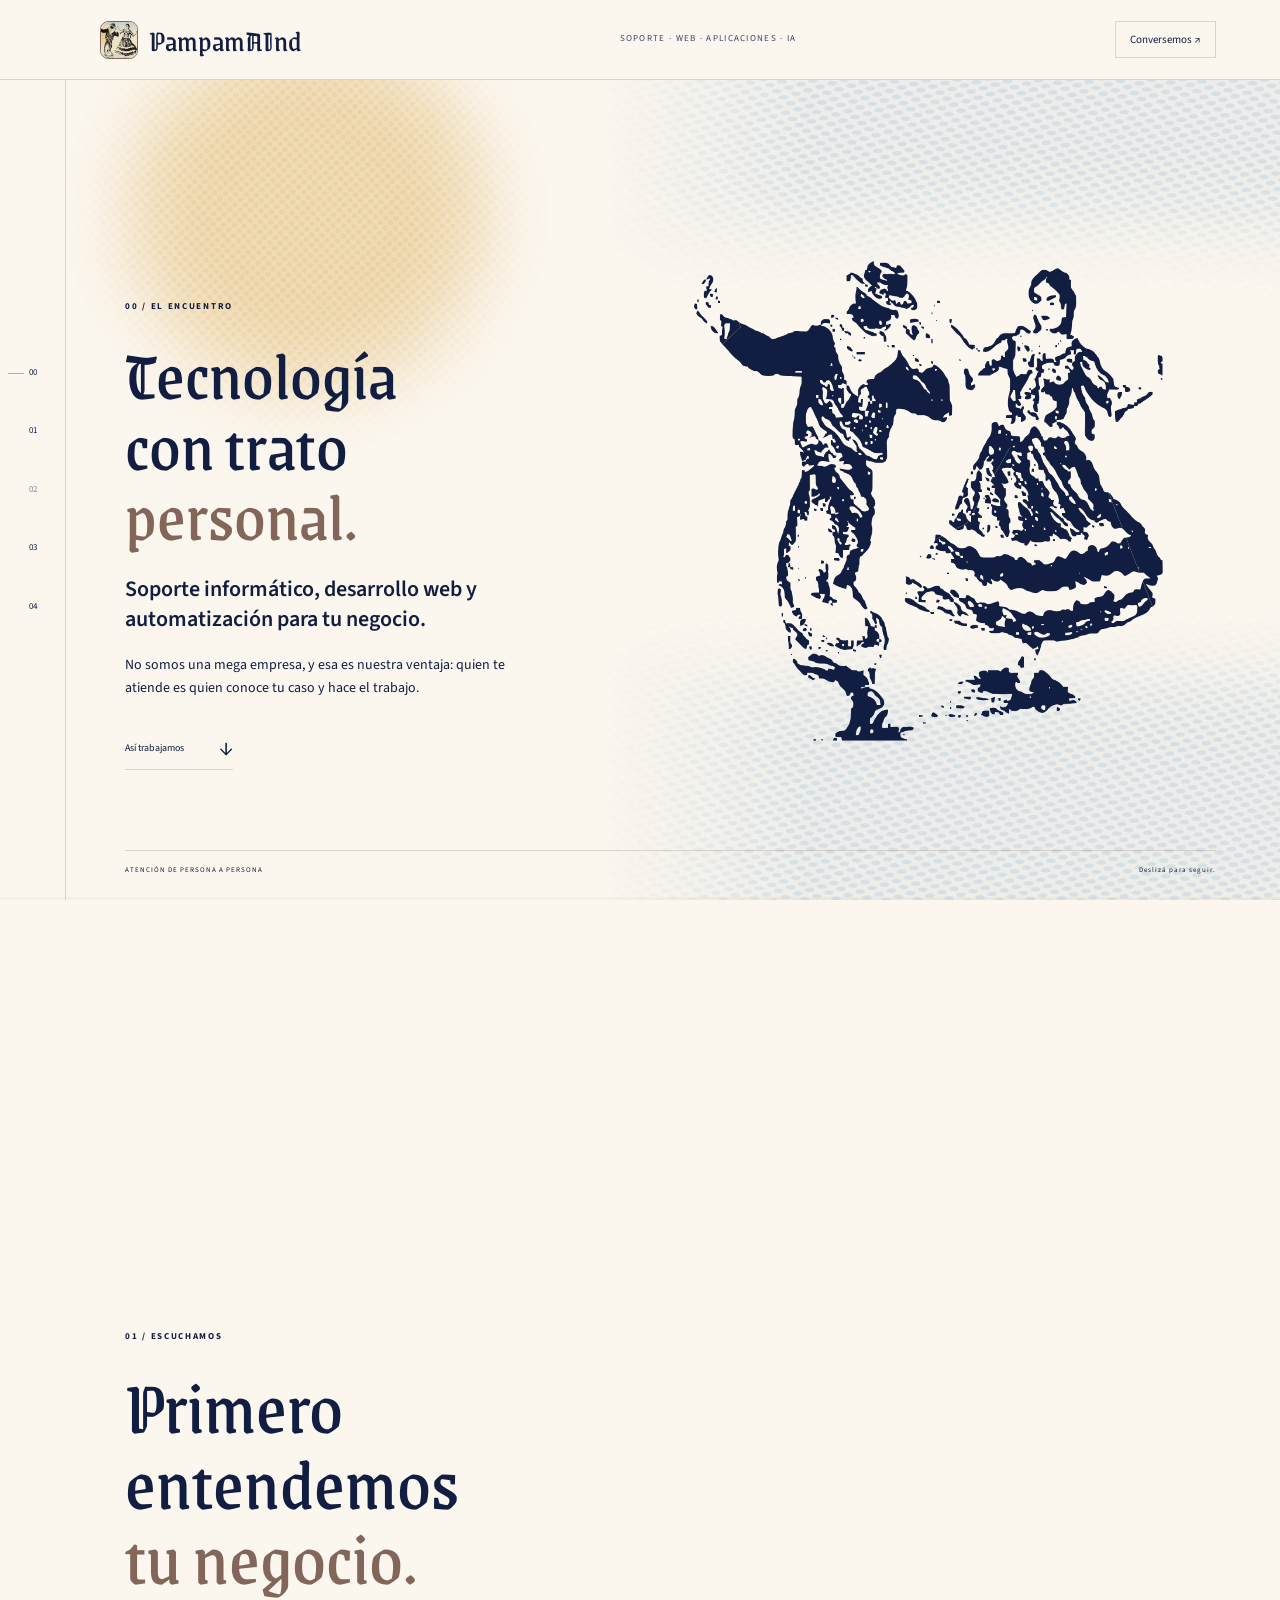
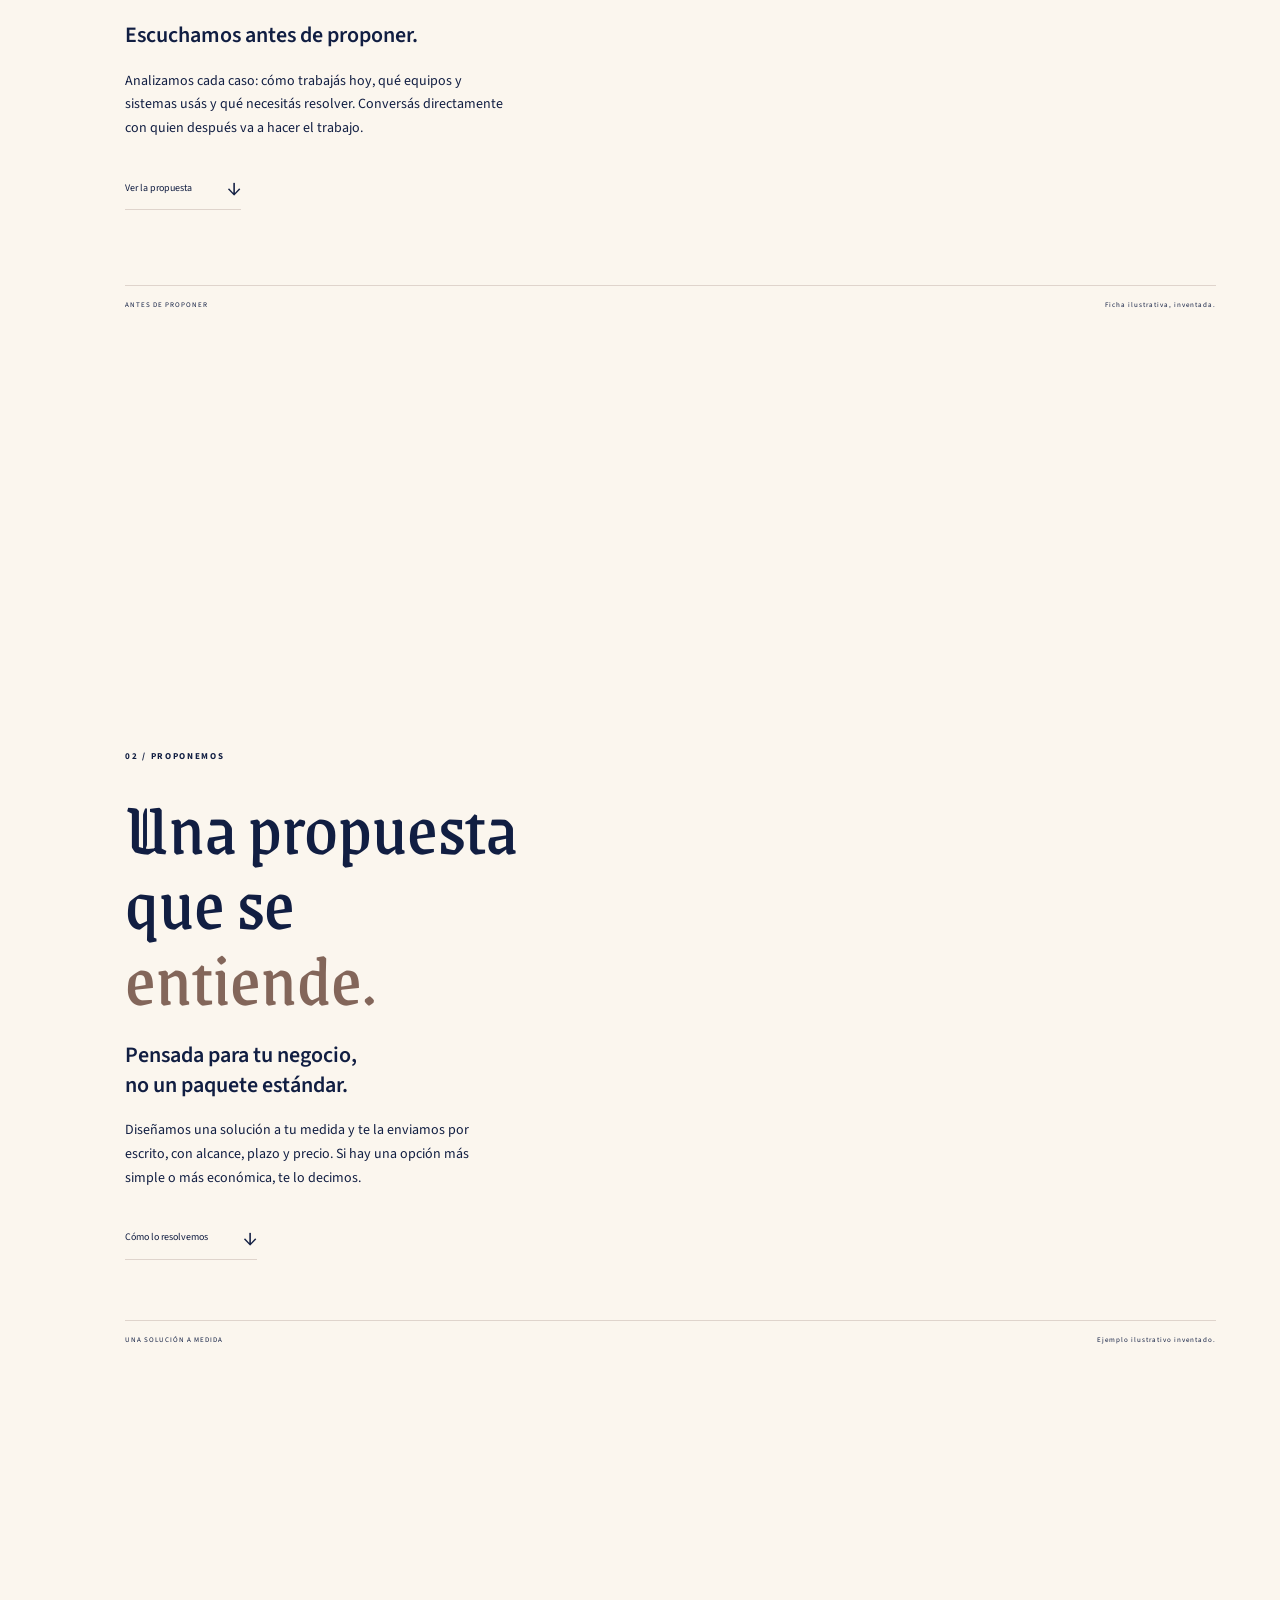
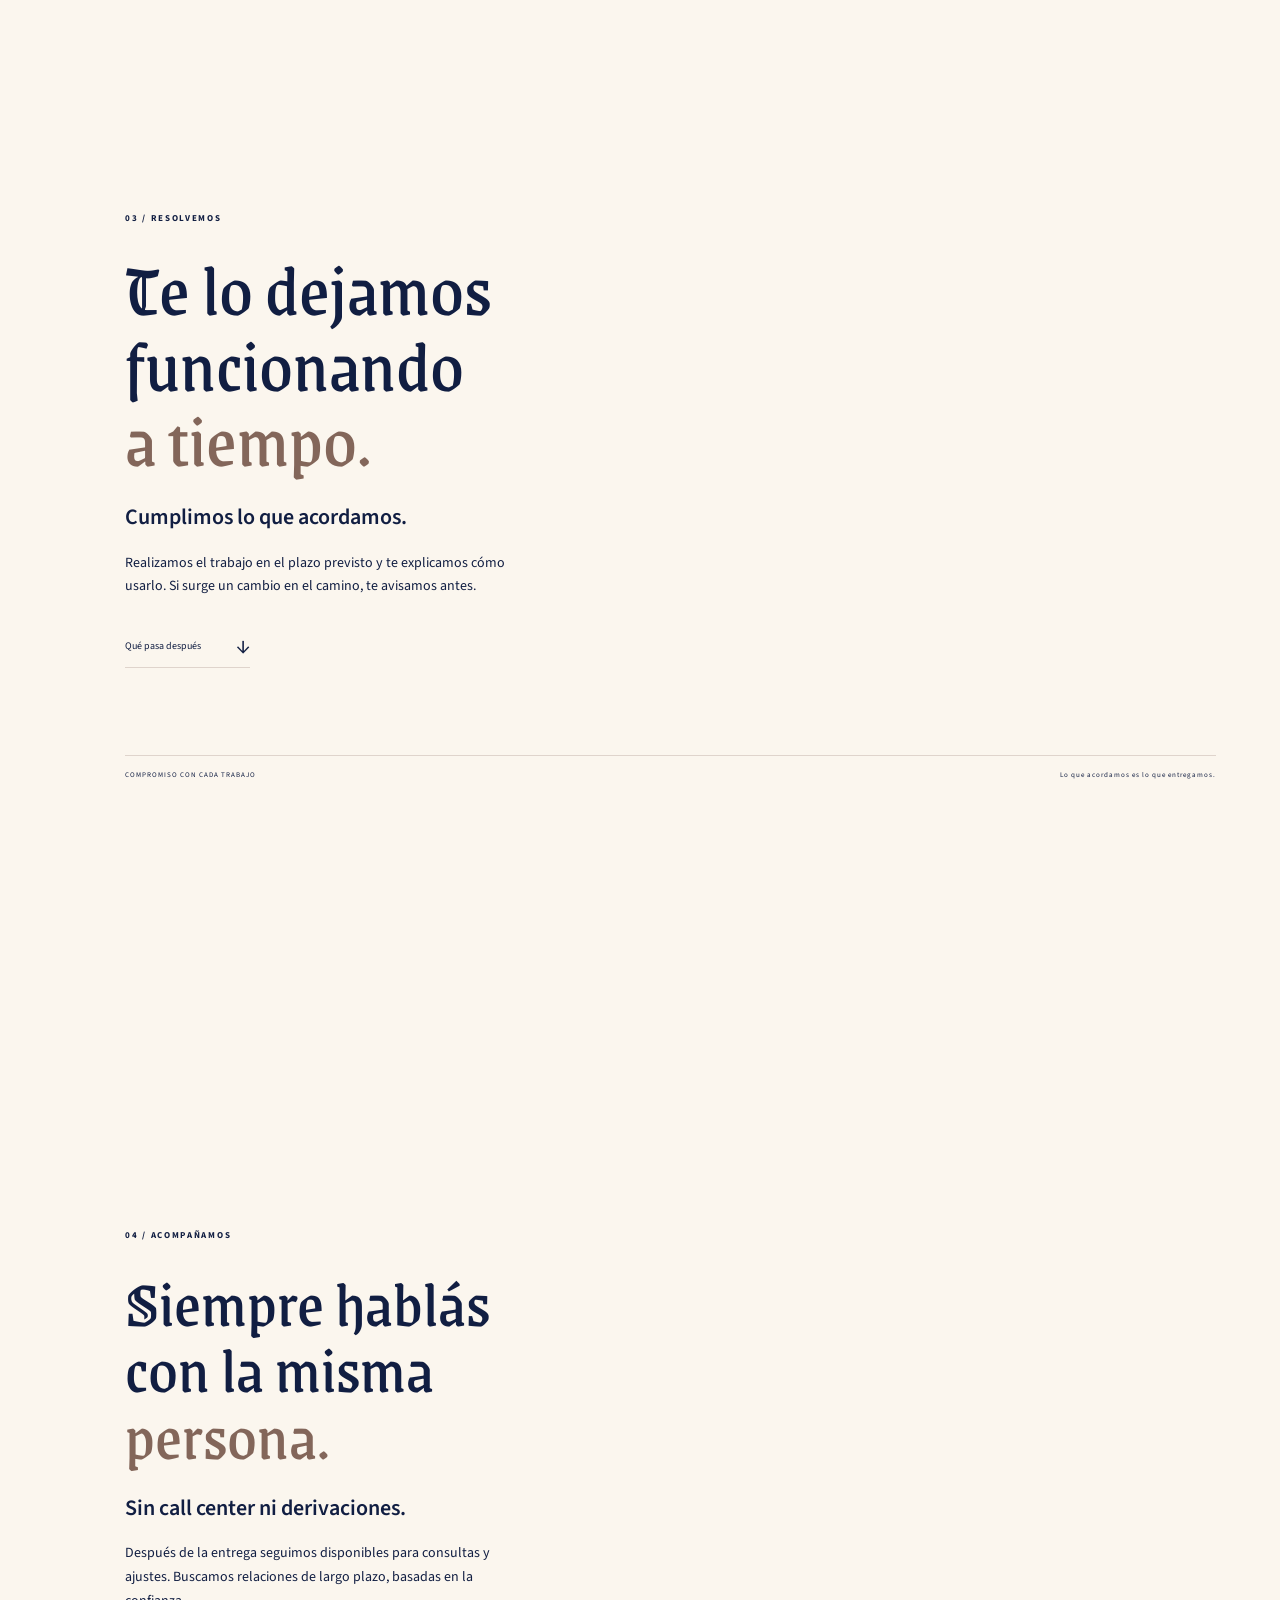
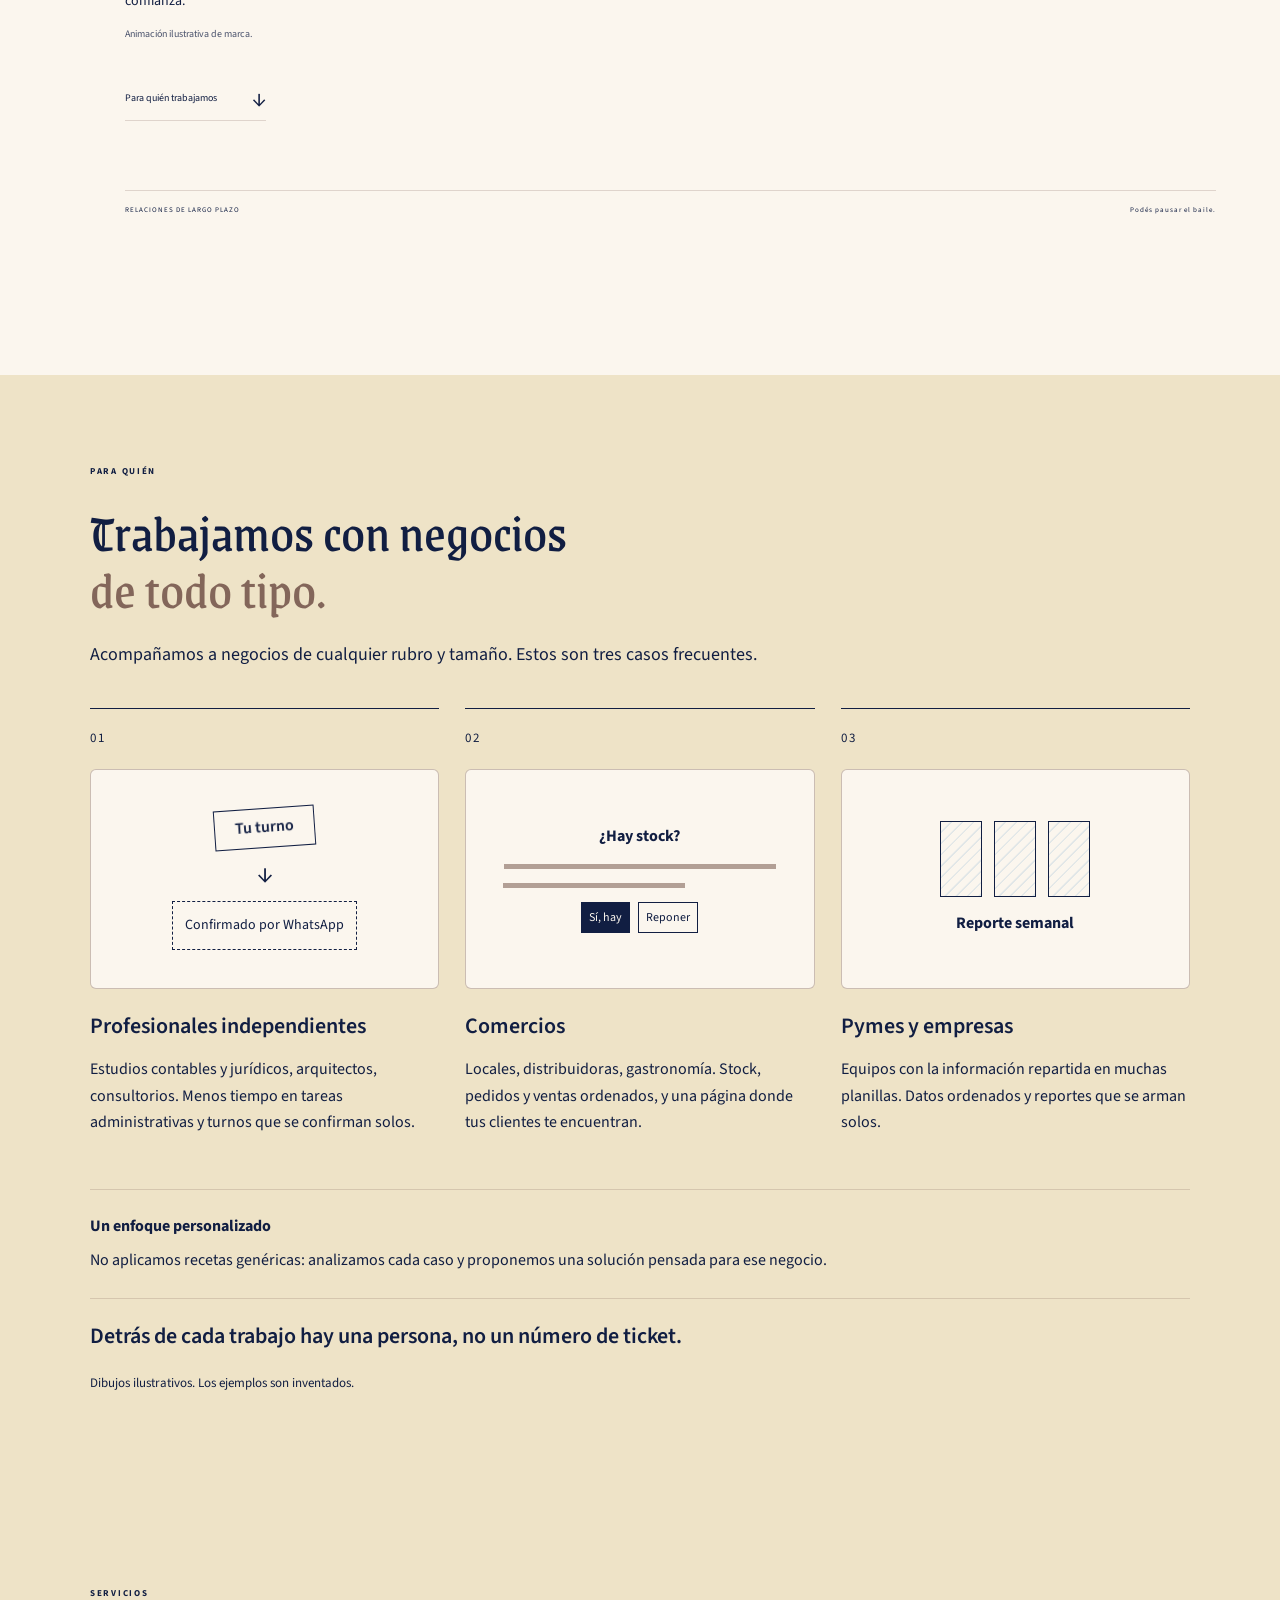
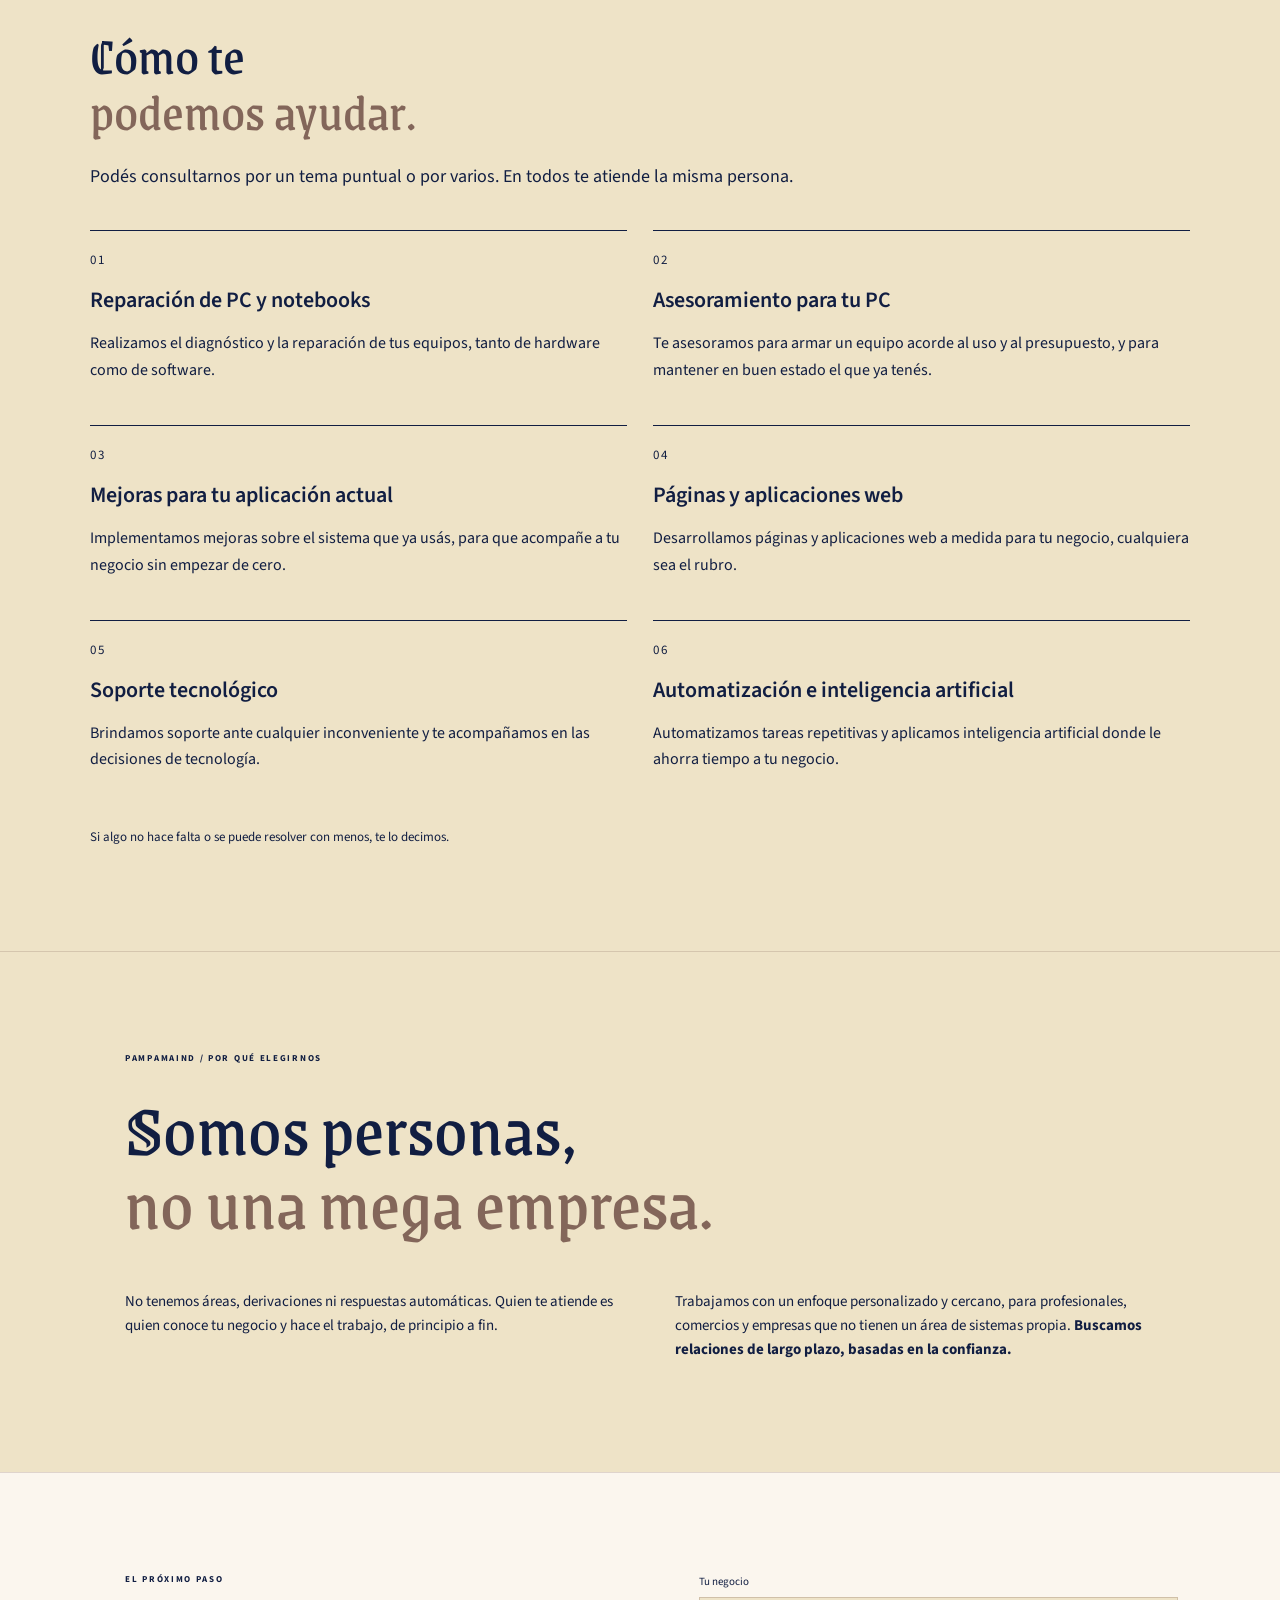
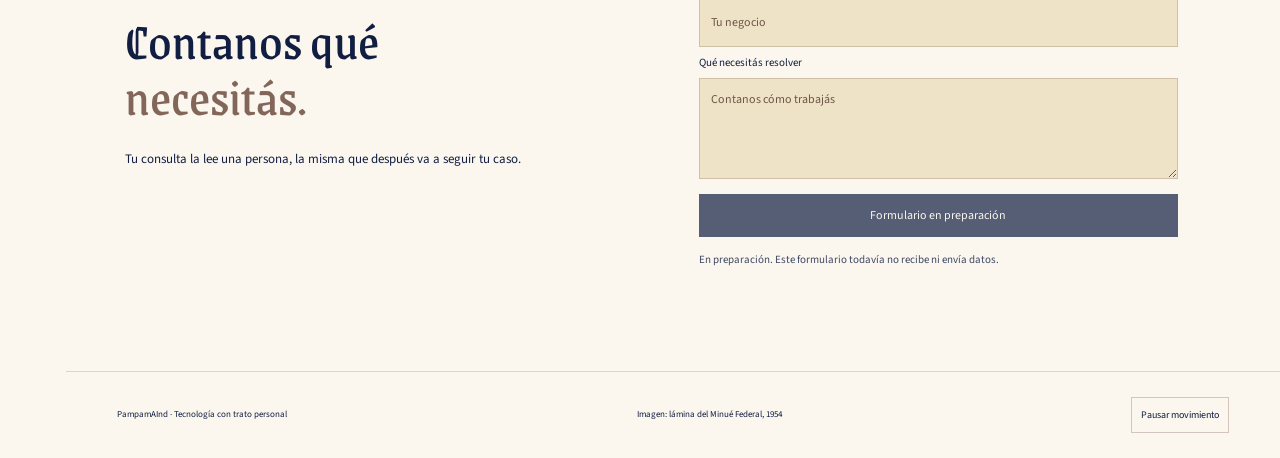
==== commit 9c58cda9: "Redacción centrada en la cercanía: somos personas, no una mega empresa Registro de empresa de servic" ====
--- a/index.html
+++ b/index.html
@@ -1,38 +1,38 @@
-<!doctype html><html lang="es-AR"><head><meta charset="utf-8"><meta name="viewport" content="width=device-width,initial-scale=1"><title>PampamAInd · Tecnología simple para negocios de verdad</title><meta name="description" content="Consultora tecnológica: reparación de PC y notebooks, soporte, páginas y aplicaciones web, mejoras sobre tu sistema actual y automatización con inteligencia artificial para tu negocio."><link rel="icon" href="assets/marca-64.webp"><link rel="stylesheet" href="style.css?v=4"></head><body><a class="skip" href="#contenido">Saltar al contenido</a>
+<!doctype html><html lang="es-AR"><head><meta charset="utf-8"><meta name="viewport" content="width=device-width,initial-scale=1"><title>PampamAInd · Tecnología con trato personal</title><meta name="description" content="Soporte informático, reparación de PC y notebooks, páginas y aplicaciones web y automatización con inteligencia artificial para tu negocio. Atención personalizada: hablás siempre con la misma persona."><link rel="icon" href="assets/marca-64.webp"><link rel="stylesheet" href="style.css?v=5"></head><body><a class="skip" href="#contenido">Saltar al contenido</a>
 <header><a class="brand" href="#encuentro"><img src="assets/marca.webp" width="38" height="38" alt=""><span>PampamAInd</span></a><span class="beta">SOPORTE · WEB · APLICACIONES · IA</span><a class="contact-link" href="#contacto">Conversemos ↗</a></header>
 <nav class="chapters" aria-label="Capítulos"><a href="#encuentro" aria-label="00 · El encuentro">00</a><a href="#material" aria-label="01 · Escuchamos">01</a><a href="#propuesta" aria-label="02 · Proponemos">02</a><a href="#criterio" aria-label="03 · Resolvemos">03</a><a href="#historia" aria-label="04 · Acompañamos">04</a></nav>
 <main id="contenido"><div class="story"><div class="stage" aria-hidden="false"><div class="flag"><img src="assets/bandera-trama.svg" alt=""></div><div class="sun-pass" aria-hidden="true"><img src="assets/sol-difuso-fondo.svg" alt=""></div>
 <div class="world"><div class="player-frame" aria-hidden="true"><div class="player-label">TU NEGOCIO / ESCENA ILUSTRATIVA</div></div><div class="actor gaucho" data-person="gaucho"><svg viewBox="0 0 1000 1000" aria-hidden="true"><g class="person"><image href="assets/gaucho-cuerpo.png" x="70" y="30" width="510" height="930"/><g class="hand gaucho-hand"><image href="assets/gaucho-mano.png" x="100" y="90" width="110" height="155"/></g></g></svg></div><div class="actor dama" data-person="dama"><svg viewBox="0 0 1000 1000" aria-hidden="true"><g class="person"><image href="assets/dama-cuerpo.png" x="475" y="30" width="495" height="930"/><g class="skirt"><image href="assets/dama-pollera.png" x="470" y="405" width="495" height="420"/></g><g class="hand dama-hand"><image href="assets/dama-mano.png" x="515" y="140" width="110" height="115"/></g></g></svg></div><div class="material-card" aria-hidden="true"><span>TU NEGOCIO, HOY</span><span class="archive-stamp">NOTAS</span><div class="film"><svg class="film-print" viewBox="0 0 300 112" aria-hidden="true"><defs><pattern id="tinta-fotogramas" width="5" height="5" patternUnits="userSpaceOnUse"><path d="M0 5L5 0" stroke="#111e42" stroke-width=".65" opacity=".45"/></pattern></defs><path d="M1 1L299 3L297 110L2 111Z" fill="#111e42"/><path d="M9 6h4v5h-4zM9 101h4v5h-4z" fill="#eee3c7"/><path d="M19 6h4v5h-4zM19 101h4v5h-4z" fill="#eee3c7"/><path d="M29 6h4v5h-4zM29 101h4v5h-4z" fill="#eee3c7"/><path d="M39 6h4v5h-4zM39 101h4v5h-4z" fill="#eee3c7"/><path d="M49 6h4v5h-4zM49 101h4v5h-4z" fill="#eee3c7"/><path d="M59 6h4v5h-4zM59 101h4v5h-4z" fill="#eee3c7"/><path d="M69 6h4v5h-4zM69 101h4v5h-4z" fill="#eee3c7"/><path d="M79 6h4v5h-4zM79 101h4v5h-4z" fill="#eee3c7"/><path d="M89 6h4v5h-4zM89 101h4v5h-4z" fill="#eee3c7"/><path d="M99 6h4v5h-4zM99 101h4v5h-4z" fill="#eee3c7"/><path d="M109 6h4v5h-4zM109 101h4v5h-4z" fill="#eee3c7"/><path d="M119 6h4v5h-4zM119 101h4v5h-4z" fill="#eee3c7"/><path d="M129 6h4v5h-4zM129 101h4v5h-4z" fill="#eee3c7"/><path d="M139 6h4v5h-4zM139 101h4v5h-4z" fill="#eee3c7"/><path d="M149 6h4v5h-4zM149 101h4v5h-4z" fill="#eee3c7"/><path d="M159 6h4v5h-4zM159 101h4v5h-4z" fill="#eee3c7"/><path d="M169 6h4v5h-4zM169 101h4v5h-4z" fill="#eee3c7"/><path d="M179 6h4v5h-4zM179 101h4v5h-4z" fill="#eee3c7"/><path d="M189 6h4v5h-4zM189 101h4v5h-4z" fill="#eee3c7"/><path d="M199 6h4v5h-4zM199 101h4v5h-4z" fill="#eee3c7"/><path d="M209 6h4v5h-4zM209 101h4v5h-4z" fill="#eee3c7"/><path d="M219 6h4v5h-4zM219 101h4v5h-4z" fill="#eee3c7"/><path d="M229 6h4v5h-4zM229 101h4v5h-4z" fill="#eee3c7"/><path d="M239 6h4v5h-4zM239 101h4v5h-4z" fill="#eee3c7"/><path d="M249 6h4v5h-4zM249 101h4v5h-4z" fill="#eee3c7"/><path d="M259 6h4v5h-4zM259 101h4v5h-4z" fill="#eee3c7"/><path d="M269 6h4v5h-4zM269 101h4v5h-4z" fill="#eee3c7"/><path d="M279 6h4v5h-4zM279 101h4v5h-4z" fill="#eee3c7"/><g fill="#eee3c7" stroke="#111e42" stroke-width="1.2"><path d="M10 19L96 20L95 92L11 93Z"/><path d="M106 20L192 19L191 93L105 92Z"/><path d="M202 20L288 21L289 92L201 94Z"/></g><g fill="#adc2ca"><path d="M12 77L37 45L55 62L72 35L95 73V91H12Z"/><path d="M107 76L130 58L147 67L166 48L191 72V91H107Z"/><path d="M203 78Q224 51 247 65Q266 42 287 58V92H203Z"/></g><g fill="url(#tinta-fotogramas)"><path d="M12 78L37 46L55 63L72 36L95 74V91H12Z"/><path d="M107 77L130 59L147 68L166 49L191 73V91H107Z"/><path d="M203 79Q224 52 247 66Q266 43 287 59V92H203Z"/></g><g stroke="#111e42" fill="none" stroke-width="1"><circle cx="30" cy="35" r="7"/><path d="M15 85Q32 78 48 84T92 81M109 86Q130 74 149 84T188 79M205 87Q222 78 240 86T286 78M118 34h24m-17 4h27m69-4h37m-27 4h41"/></g></svg></div><b>Cómo trabajás<br>hoy.</b><small>FICHA 01 · primera conversación</small></div><div class="proposal-card" aria-hidden="true"><span>DE LA CONVERSACIÓN A LA PROPUESTA</span><div class="wave"><i style="height:20%"></i><i style="height:89%"></i><i style="height:38%"></i><i style="height:85%"></i><i style="height:55%"></i><i style="height:76%"></i><i style="height:69%"></i><i style="height:63%"></i><i style="height:80%"></i><i style="height:48%"></i><i style="height:87%"></i><i style="height:30%"></i><i style="height:90%"></i><i style="height:28%"></i><i style="height:88%"></i><i style="height:45%"></i><i style="height:82%"></i></div><p>«Necesito ordenar los pedidos del local.»</p><b>Alcance, plazo y precio</b><small>PROPUESTA POR ESCRITO</small></div><div class="criterion" aria-hidden="true"><span>TRABAJO ENTREGADO</span><b>Funcionando.</b><small>En el plazo acordado.</small></div><div class="garden" aria-hidden="true"><svg class="sprig" viewBox="0 0 160 440" aria-hidden="true"><path d="M80 440C24 340 120 245 74 144C53 96 70 40 84 6" fill="none" stroke="currentColor" stroke-width="2"/><g fill="none" stroke="currentColor" stroke-width="1.3"><path d="M70 340Q10 330 24 276Q69 286 70 340ZM83 285Q147 261 130 215Q89 229 83 285ZM80 215Q20 191 34 147Q78 160 80 215ZM69 140Q127 116 115 70Q77 92 69 140Z"/></g><g class="buds" fill="currentColor"><ellipse cx="39" cy="91" rx="6" ry="14"/><ellipse cx="122" cy="177" rx="6" ry="14"/><ellipse cx="31" cy="251" rx="6" ry="14"/></g><g class="petals" fill="none" stroke="currentColor" stroke-width="1.2"><ellipse cx="39" cy="82" rx="4" ry="10" transform="rotate(0 39 91)"/><ellipse cx="39" cy="82" rx="4" ry="10" transform="rotate(45 39 91)"/><ellipse cx="39" cy="82" rx="4" ry="10" transform="rotate(90 39 91)"/><ellipse cx="39" cy="82" rx="4" ry="10" transform="rotate(135 39 91)"/><ellipse cx="39" cy="82" rx="4" ry="10" transform="rotate(180 39 91)"/><ellipse cx="39" cy="82" rx="4" ry="10" transform="rotate(225 39 91)"/><ellipse cx="39" cy="82" rx="4" ry="10" transform="rotate(270 39 91)"/><ellipse cx="39" cy="82" rx="4" ry="10" transform="rotate(315 39 91)"/><ellipse cx="122" cy="168" rx="4" ry="10" transform="rotate(0 122 177)"/><ellipse cx="122" cy="168" rx="4" ry="10" transform="rotate(45 122 177)"/><ellipse cx="122" cy="168" rx="4" ry="10" transform="rotate(90 122 177)"/><ellipse cx="122" cy="168" rx="4" ry="10" transform="rotate(135 122 177)"/><ellipse cx="122" cy="168" rx="4" ry="10" transform="rotate(180 122 177)"/><ellipse cx="122" cy="168" rx="4" ry="10" transform="rotate(225 122 177)"/><ellipse cx="122" cy="168" rx="4" ry="10" transform="rotate(270 122 177)"/><ellipse cx="122" cy="168" rx="4" ry="10" transform="rotate(315 122 177)"/><ellipse cx="31" cy="242" rx="4" ry="10" transform="rotate(0 31 251)"/><ellipse cx="31" cy="242" rx="4" ry="10" transform="rotate(45 31 251)"/><ellipse cx="31" cy="242" rx="4" ry="10" transform="rotate(90 31 251)"/><ellipse cx="31" cy="242" rx="4" ry="10" transform="rotate(135 31 251)"/><ellipse cx="31" cy="242" rx="4" ry="10" transform="rotate(180 31 251)"/><ellipse cx="31" cy="242" rx="4" ry="10" transform="rotate(225 31 251)"/><ellipse cx="31" cy="242" rx="4" ry="10" transform="rotate(270 31 251)"/><ellipse cx="31" cy="242" rx="4" ry="10" transform="rotate(315 31 251)"/></g></svg></div><div class="player-controls" hidden><button id="play" type="button" aria-pressed="true" aria-label="Pausar el baile ilustrado">Ⅱ <span>Pausar</span></button><div class="play-line" aria-hidden="true"><i></i></div><small>Escena ilustrativa</small></div></div></div>
-<section id="encuentro" class="beat" data-step="0"><div class="copy"><p class="eyebrow">00 / EL ENCUENTRO</p><h1>Tecnología simple<br>para negocios<br>de verdad.</h1><p class="lead">Soporte, desarrollo web y automatización para tu negocio.</p><p class="detail">Reparamos equipos, desarrollamos páginas y aplicaciones, y automatizamos tareas. Trabajamos con negocios de cualquier rubro.</p><a class="next" href="#material">Así trabajamos <span>↓</span></a></div><div class="beat-foot"><span>CONSULTORA TECNOLÓGICA</span><span>Deslizá para seguir.</span></div></section>
-<section id="material" class="beat" data-step="1"><div class="copy"><p class="eyebrow">01 / ESCUCHAMOS</p><h2>Primero<br>entendemos<br><em>tu negocio.</em></h2><p class="lead">Antes de proponer, preguntamos.</p><p class="detail">Conversamos sobre cómo trabajás hoy, qué equipos y sistemas usás y dónde se te va el tiempo. Sin compromiso.</p><a class="next" href="#propuesta">Ver la propuesta <span>↓</span></a></div><div class="beat-foot"><span>ANTES DE PROPONER</span><span>Ficha ilustrativa, inventada.</span></div></section>
-<section id="propuesta" class="beat" data-step="2"><div class="copy"><p class="eyebrow">02 / PROPONEMOS</p><h2>Una propuesta<br>que se<br><em>entiende.</em></h2><p class="lead">Qué incluye, cuánto cuesta<br>y cuándo queda.</p><p class="detail">Te la enviamos por escrito, con alcance, plazo y precio. Si hay una opción más simple o más económica, te lo decimos.</p><a class="next" href="#criterio">Cómo lo resolvemos <span>↓</span></a></div><div class="beat-foot"><span>UNA PROPUESTA CLARA</span><span>Ejemplo ilustrativo inventado.</span></div></section>
-<section id="criterio" class="beat" data-step="3"><div class="copy"><p class="eyebrow">03 / RESOLVEMOS</p><h2>Te lo dejamos<br>funcionando<br><em>a tiempo.</em></h2><p class="lead">Cumplimos lo que acordamos.</p><p class="detail">Hacemos el trabajo en el plazo previsto y te mostramos cómo usarlo. Si algo cambia en el camino, te avisamos antes.</p><a class="next" href="#historia">Qué pasa después <span>↓</span></a></div><div class="beat-foot"><span>HECHO A MEDIDA</span><span>Lo que acordamos es lo que entregamos.</span></div></section>
-<section id="historia" class="beat" data-step="4"><div class="copy"><p class="eyebrow">04 / ACOMPAÑAMOS</p><h2>Después de<br>la entrega,<br><em>seguimos.</em></h2><p class="lead">Te atiende siempre la misma persona.</p><p class="detail">Quedamos disponibles para dudas, ajustes y lo que necesites más adelante. Respondemos en el día hábil.</p><p class="illustration-note">Animación ilustrativa de marca.</p><a class="next" href="#camino-simple">Para quién trabajamos <span>↓</span></a></div><div class="beat-foot"><span>HERRAMIENTAS A MEDIDA, ATENCIÓN DE CERCA</span><span>Podés pausar el baile.</span></div></section></div>
+<section id="encuentro" class="beat" data-step="0"><div class="copy"><p class="eyebrow">00 / EL ENCUENTRO</p><h1>Tecnología<br>con trato<br><em>personal.</em></h1><p class="lead">Soporte informático, desarrollo web y automatización para tu negocio.</p><p class="detail">No somos una mega empresa, y esa es nuestra ventaja: quien te atiende es quien conoce tu caso y hace el trabajo.</p><a class="next" href="#material">Así trabajamos <span>↓</span></a></div><div class="beat-foot"><span>ATENCIÓN DE PERSONA A PERSONA</span><span>Deslizá para seguir.</span></div></section>
+<section id="material" class="beat" data-step="1"><div class="copy"><p class="eyebrow">01 / ESCUCHAMOS</p><h2>Primero<br>entendemos<br><em>tu negocio.</em></h2><p class="lead">Escuchamos antes de proponer.</p><p class="detail">Analizamos cada caso: cómo trabajás hoy, qué equipos y sistemas usás y qué necesitás resolver. Conversás directamente con quien después va a hacer el trabajo.</p><a class="next" href="#propuesta">Ver la propuesta <span>↓</span></a></div><div class="beat-foot"><span>ANTES DE PROPONER</span><span>Ficha ilustrativa, inventada.</span></div></section>
+<section id="propuesta" class="beat" data-step="2"><div class="copy"><p class="eyebrow">02 / PROPONEMOS</p><h2>Una propuesta<br>que se<br><em>entiende.</em></h2><p class="lead">Pensada para tu negocio,<br>no un paquete estándar.</p><p class="detail">Diseñamos una solución a tu medida y te la enviamos por escrito, con alcance, plazo y precio. Si hay una opción más simple o más económica, te lo decimos.</p><a class="next" href="#criterio">Cómo lo resolvemos <span>↓</span></a></div><div class="beat-foot"><span>UNA SOLUCIÓN A MEDIDA</span><span>Ejemplo ilustrativo inventado.</span></div></section>
+<section id="criterio" class="beat" data-step="3"><div class="copy"><p class="eyebrow">03 / RESOLVEMOS</p><h2>Te lo dejamos<br>funcionando<br><em>a tiempo.</em></h2><p class="lead">Cumplimos lo que acordamos.</p><p class="detail">Realizamos el trabajo en el plazo previsto y te explicamos cómo usarlo. Si surge un cambio en el camino, te avisamos antes.</p><a class="next" href="#historia">Qué pasa después <span>↓</span></a></div><div class="beat-foot"><span>COMPROMISO CON CADA TRABAJO</span><span>Lo que acordamos es lo que entregamos.</span></div></section>
+<section id="historia" class="beat" data-step="4"><div class="copy"><p class="eyebrow">04 / ACOMPAÑAMOS</p><h2>Siempre hablás<br>con la misma<br><em>persona.</em></h2><p class="lead">Sin call center ni derivaciones.</p><p class="detail">Después de la entrega seguimos disponibles para consultas y ajustes. Buscamos relaciones de largo plazo, basadas en la confianza.</p><p class="illustration-note">Animación ilustrativa de marca.</p><a class="next" href="#camino-simple">Para quién trabajamos <span>↓</span></a></div><div class="beat-foot"><span>RELACIONES DE LARGO PLAZO</span><span>Podés pausar el baile.</span></div></section></div>
 
 <section id="camino-simple" class="camino-simple" aria-labelledby="camino-titulo">
   <p class="eyebrow">PARA QUIÉN</p><h2 id="camino-titulo">Trabajamos con negocios<br><em>de todo tipo.</em></h2>
-  <p class="camino-intro">No importa el rubro. Estos son tres casos frecuentes.</p>
+  <p class="camino-intro">Acompañamos a negocios de cualquier rubro y tamaño. Estos son tres casos frecuentes.</p>
   <ol class="camino-tarjetas">
     <li><span class="paso-num">01</span><div class="dibujo dibujo-soltar" aria-hidden="true"><span class="ficha-video">Tu turno</span><span class="flecha-papel">↓</span><span class="zona-papel">Confirmado por WhatsApp</span></div><h3>Profesionales independientes</h3><p>Estudios contables y jurídicos, arquitectos, consultorios. Menos tiempo en tareas administrativas y turnos que se confirman solos.</p></li>
     <li><span class="paso-num">02</span><div class="dibujo dibujo-resumen" aria-hidden="true"><b>¿Hay stock?</b><span class="renglon"></span><span class="renglon corto"></span><div class="opciones-papel"><span>Sí, hay</span><span>Reponer</span></div></div><h3>Comercios</h3><p>Locales, distribuidoras, gastronomía. Stock, pedidos y ventas ordenados, y una página donde tus clientes te encuentran.</p></li>
     <li><span class="paso-num">03</span><div class="dibujo dibujo-clips" aria-hidden="true"><div class="tiras"><span></span><span></span><span></span></div><b>Reporte semanal</b></div><h3>Pymes y empresas</h3><p>Equipos con la información repartida en muchas planillas. Datos ordenados y reportes que se arman solos.</p></li>
   </ol>
-  <div class="base-nota"><b>A medida</b><p>Cada negocio trabaja de una manera distinta. Por eso primero preguntamos y después proponemos.</p></div>
-  <p class="regla-firma">Una persona conoce tu caso y te responde en el día.</p>
+  <div class="base-nota"><b>Un enfoque personalizado</b><p>No aplicamos recetas genéricas: analizamos cada caso y proponemos una solución pensada para ese negocio.</p></div>
+  <p class="regla-firma">Detrás de cada trabajo hay una persona, no un número de ticket.</p>
   <p class="nota-maqueta">Dibujos ilustrativos. Los ejemplos son inventados.</p>
 </section>
 <section id="lo-nuevo" class="camino-simple lo-nuevo" aria-labelledby="nuevo-titulo">
   <p class="eyebrow">SERVICIOS</p><h2 id="nuevo-titulo">Cómo te<br><em>podemos ayudar.</em></h2>
-  <p class="camino-intro">Podés consultarnos por un tema puntual o por varios.</p>
+  <p class="camino-intro">Podés consultarnos por un tema puntual o por varios. En todos te atiende la misma persona.</p>
   <ol class="camino-tarjetas cuatro">
-    <li><span class="paso-num">01</span><h3>Reparación de PC y notebooks</h3><p>Diagnóstico y arreglo de problemas de hardware y de software.</p></li>
-    <li><span class="paso-num">02</span><h3>Asesoramiento para tu PC</h3><p>Te orientamos para armar un equipo según el uso y el presupuesto, o para mantener en buen estado el que ya tenés.</p></li>
-    <li><span class="paso-num">03</span><h3>Mejoras para tu aplicación actual</h3><p>Si ya tenés un sistema funcionando, implementamos mejoras sobre lo que hay, sin empezar de cero.</p></li>
-    <li><span class="paso-num">04</span><h3>Páginas y aplicaciones web</h3><p>Desarrollamos la página o la aplicación web de tu negocio, sea cual sea el rubro.</p></li>
-    <li><span class="paso-num">05</span><h3>Soporte tecnológico</h3><p>Una persona a quien consultar cuando algo no funciona o cuando tenés que tomar una decisión de tecnología.</p></li>
+    <li><span class="paso-num">01</span><h3>Reparación de PC y notebooks</h3><p>Realizamos el diagnóstico y la reparación de tus equipos, tanto de hardware como de software.</p></li>
+    <li><span class="paso-num">02</span><h3>Asesoramiento para tu PC</h3><p>Te asesoramos para armar un equipo acorde al uso y al presupuesto, y para mantener en buen estado el que ya tenés.</p></li>
+    <li><span class="paso-num">03</span><h3>Mejoras para tu aplicación actual</h3><p>Implementamos mejoras sobre el sistema que ya usás, para que acompañe a tu negocio sin empezar de cero.</p></li>
+    <li><span class="paso-num">04</span><h3>Páginas y aplicaciones web</h3><p>Desarrollamos páginas y aplicaciones web a medida para tu negocio, cualquiera sea el rubro.</p></li>
+    <li><span class="paso-num">05</span><h3>Soporte tecnológico</h3><p>Brindamos soporte ante cualquier inconveniente y te acompañamos en las decisiones de tecnología.</p></li>
     <li><span class="paso-num">06</span><h3>Automatización e inteligencia artificial</h3><p>Automatizamos tareas repetitivas y aplicamos inteligencia artificial donde le ahorra tiempo a tu negocio.</p></li>
   </ol>
   <p class="nota-maqueta">Si algo no hace falta o se puede resolver con menos, te lo decimos.</p>
 </section>
-<section id="plataforma" class="platform"><p class="eyebrow">PAMPAMAIND / QUIÉNES SOMOS</p><h2>Quiénes<br><em>somos.</em></h2><div class="platform-copy"><p>PampamAInd es una consultora tecnológica para profesionales, comercios y empresas que no tienen un área de sistemas propia.</p><p>Resolvemos el problema, te explicamos qué hicimos en palabras simples y te dejamos una herramienta que vas a usar. <strong>Si algo no conviene, también te lo decimos.</strong></p></div></section>
-<section id="contacto" class="invitation"><div><p class="eyebrow">EL PRÓXIMO PASO</p><h2>Contanos qué<br><em>necesitás.</em></h2><p>Con tu consulta vemos por dónde conviene empezar.</p></div><form id="contact-form"><label for="equipo">Tu negocio</label><input id="equipo" name="equipo" autocomplete="off" disabled placeholder="Tu negocio"><label for="necesidad">Qué necesitás resolver</label><textarea id="necesidad" name="necesidad" rows="3" disabled placeholder="Contanos cómo trabajás"></textarea><button class="button" type="button" disabled>Formulario en preparación</button><p role="status">En preparación. Este formulario todavía no recibe ni envía datos.</p></form></section></main><footer><span>PampamAInd · Tecnología simple para negocios de verdad</span><small>Imagen: lámina del Minué Federal, 1954</small><button id="motion" type="button" aria-pressed="false" hidden>Pausar movimiento</button></footer><div class="progress" aria-hidden="true"><i></i></div><script src="app.js?v=3"></script></body></html>+<section id="plataforma" class="platform"><p class="eyebrow">PAMPAMAIND / POR QUÉ ELEGIRNOS</p><h2>Somos personas,<br><em>no una mega empresa.</em></h2><div class="platform-copy"><p>No tenemos áreas, derivaciones ni respuestas automáticas. Quien te atiende es quien conoce tu negocio y hace el trabajo, de principio a fin.</p><p>Trabajamos con un enfoque personalizado y cercano, para profesionales, comercios y empresas que no tienen un área de sistemas propia. <strong>Buscamos relaciones de largo plazo, basadas en la confianza.</strong></p></div></section>
+<section id="contacto" class="invitation"><div><p class="eyebrow">EL PRÓXIMO PASO</p><h2>Contanos qué<br><em>necesitás.</em></h2><p>Tu consulta la lee una persona, la misma que después va a seguir tu caso.</p></div><form id="contact-form"><label for="equipo">Tu negocio</label><input id="equipo" name="equipo" autocomplete="off" disabled placeholder="Tu negocio"><label for="necesidad">Qué necesitás resolver</label><textarea id="necesidad" name="necesidad" rows="3" disabled placeholder="Contanos cómo trabajás"></textarea><button class="button" type="button" disabled>Formulario en preparación</button><p role="status">En preparación. Este formulario todavía no recibe ni envía datos.</p></form></section></main><footer><span>PampamAInd · Tecnología con trato personal</span><small>Imagen: lámina del Minué Federal, 1954</small><button id="motion" type="button" aria-pressed="false" hidden>Pausar movimiento</button></footer><div class="progress" aria-hidden="true"><i></i></div><script src="app.js?v=3"></script></body></html>
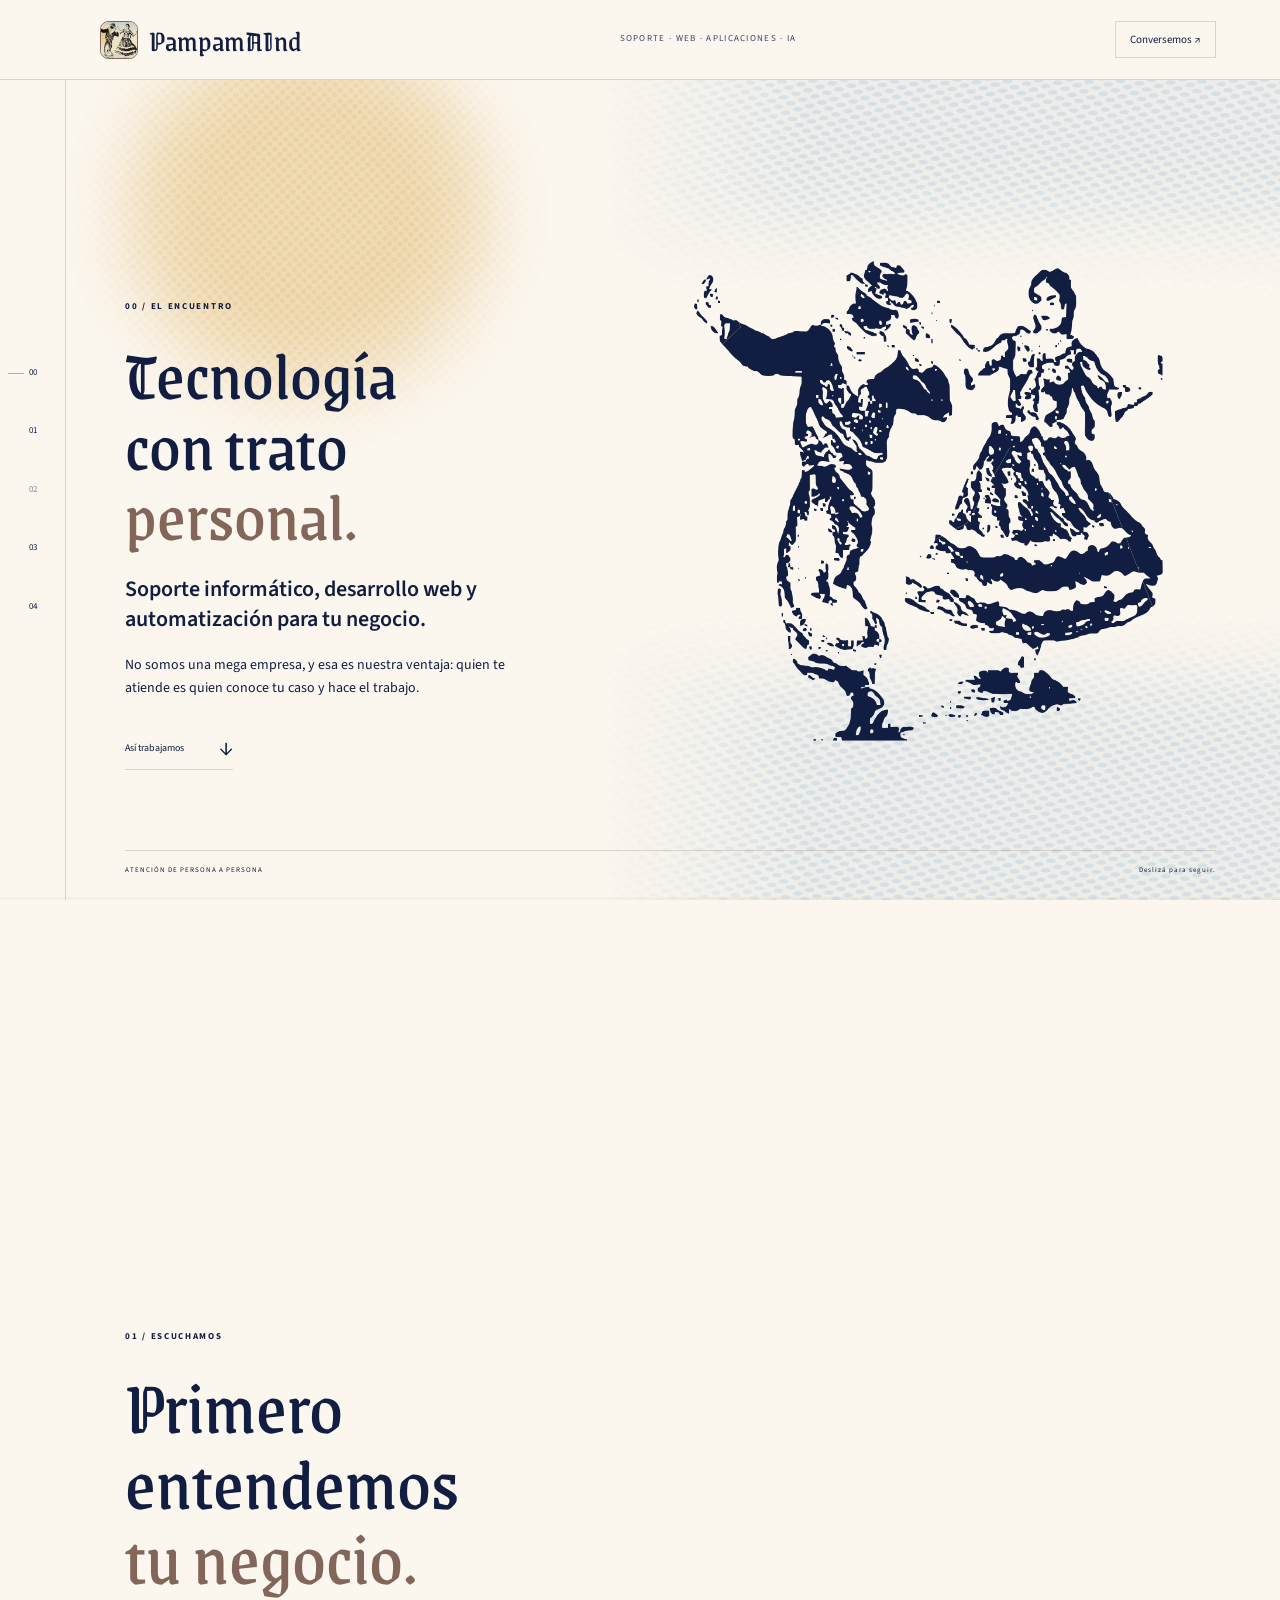
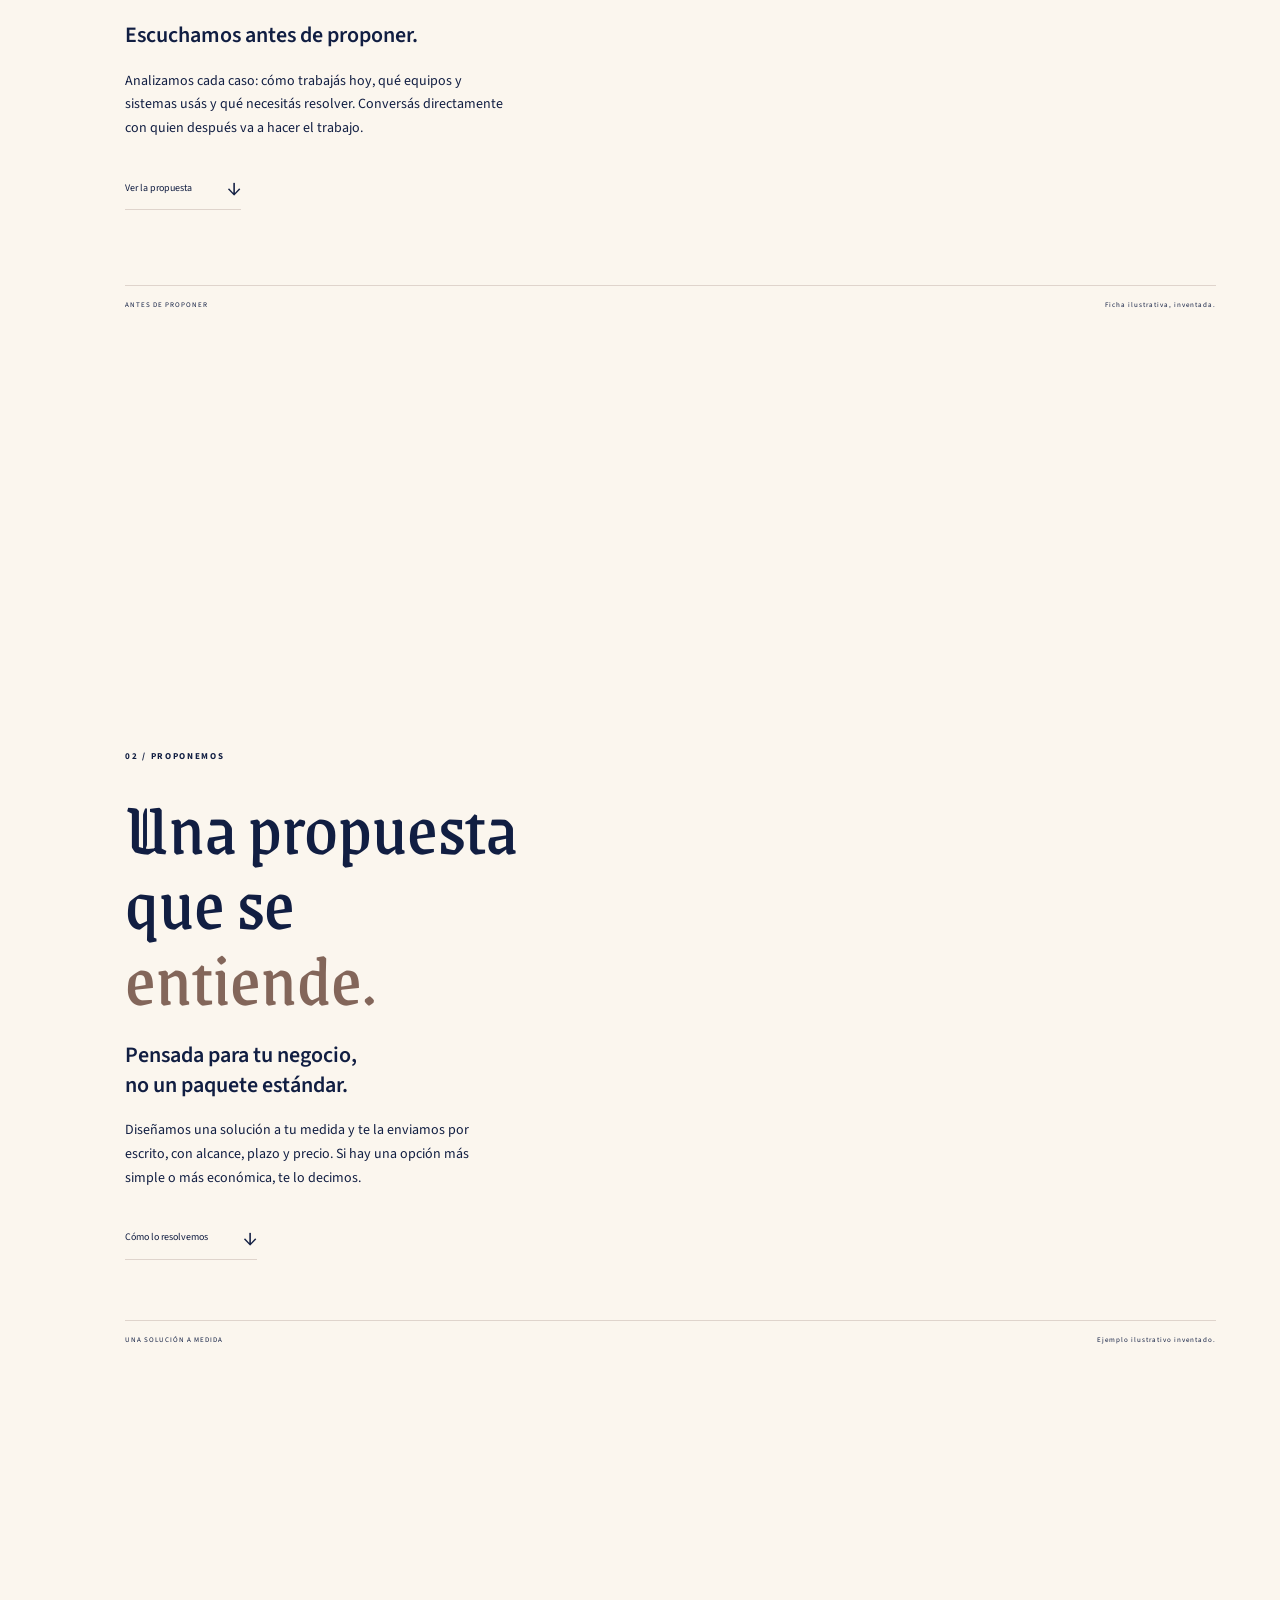
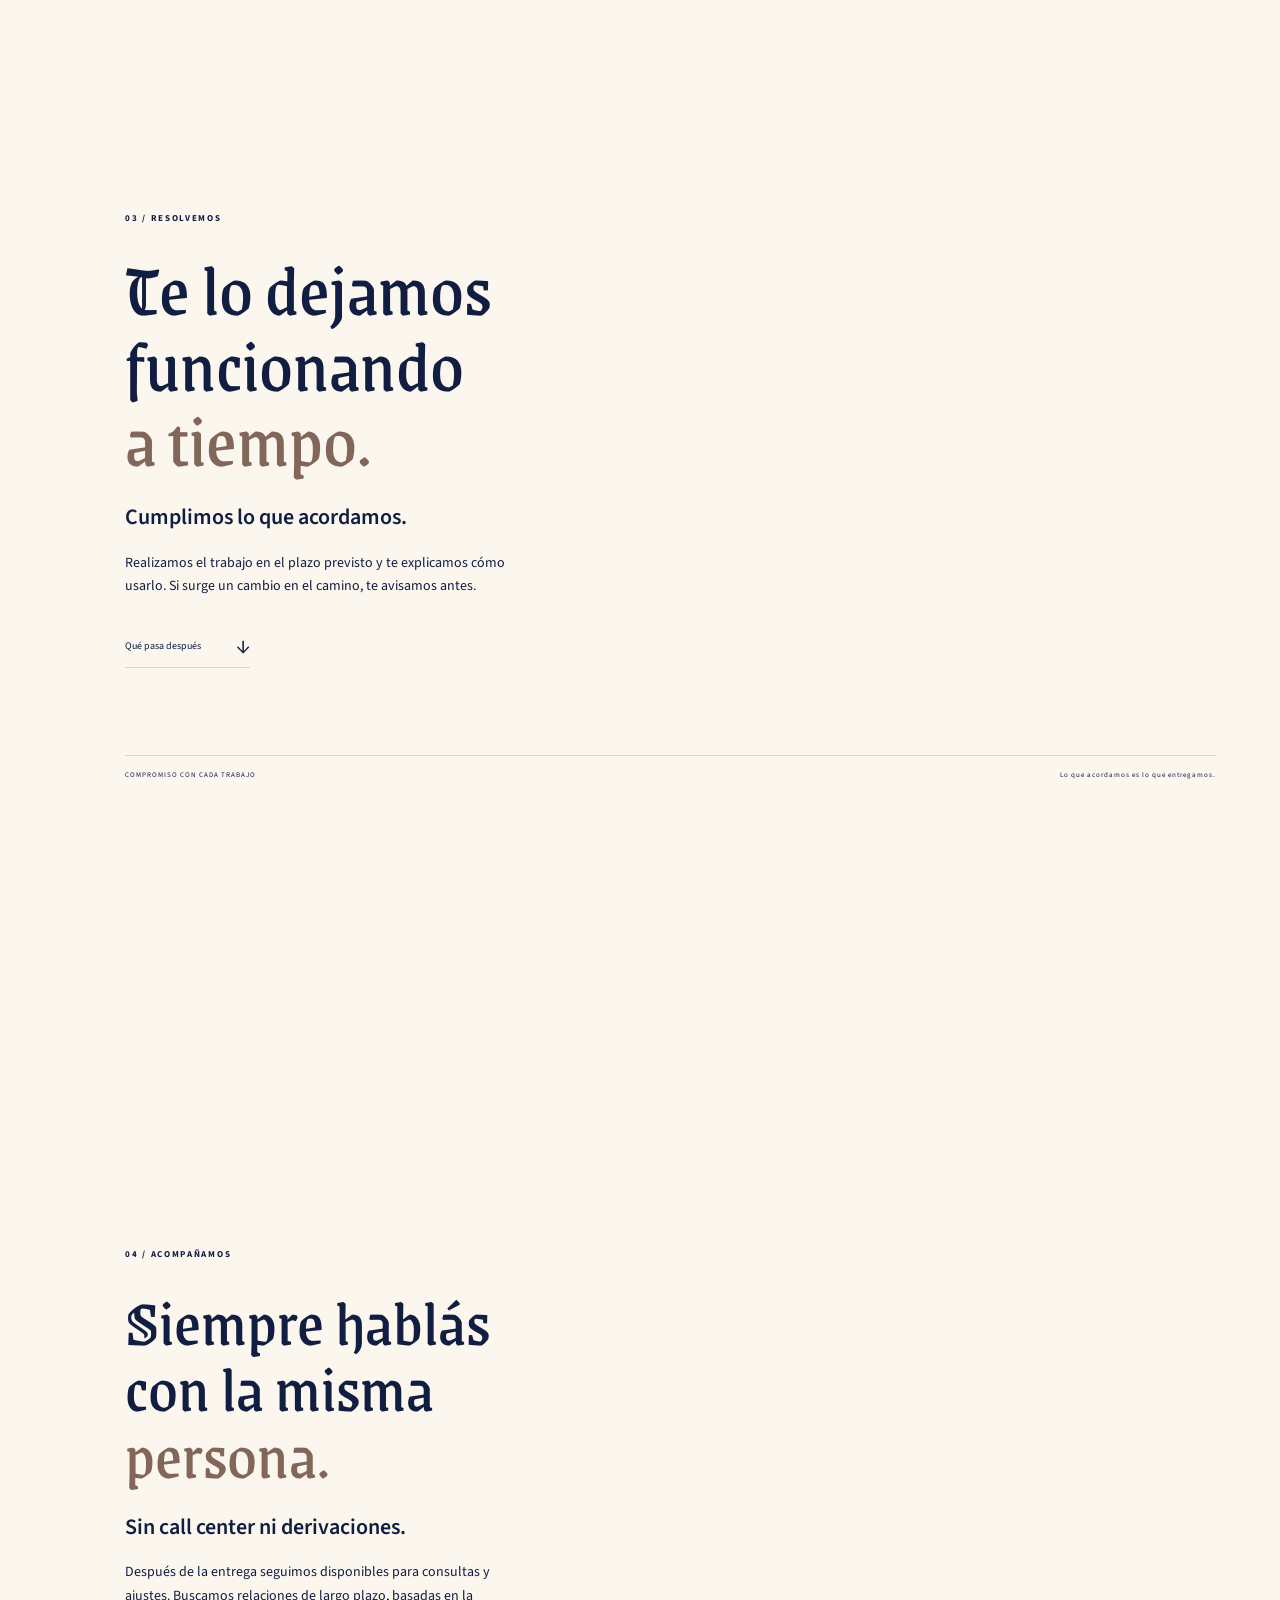
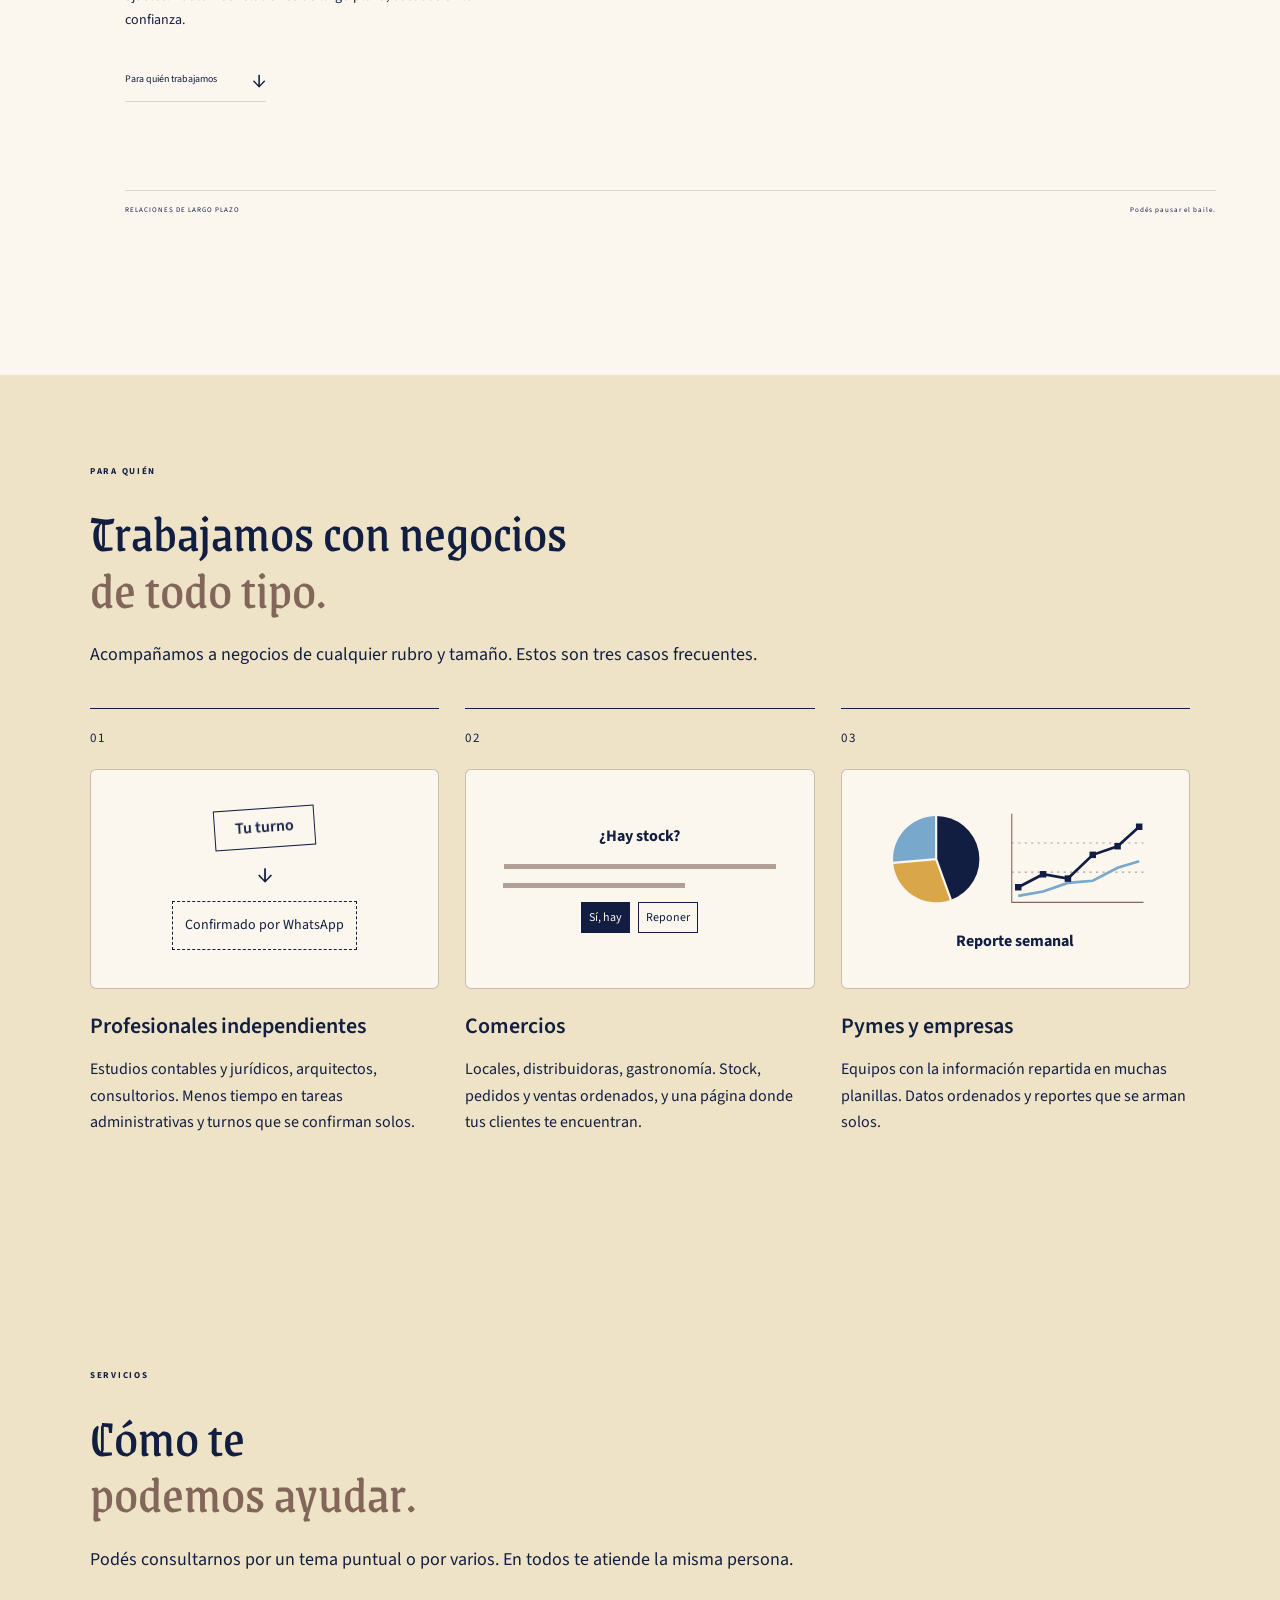
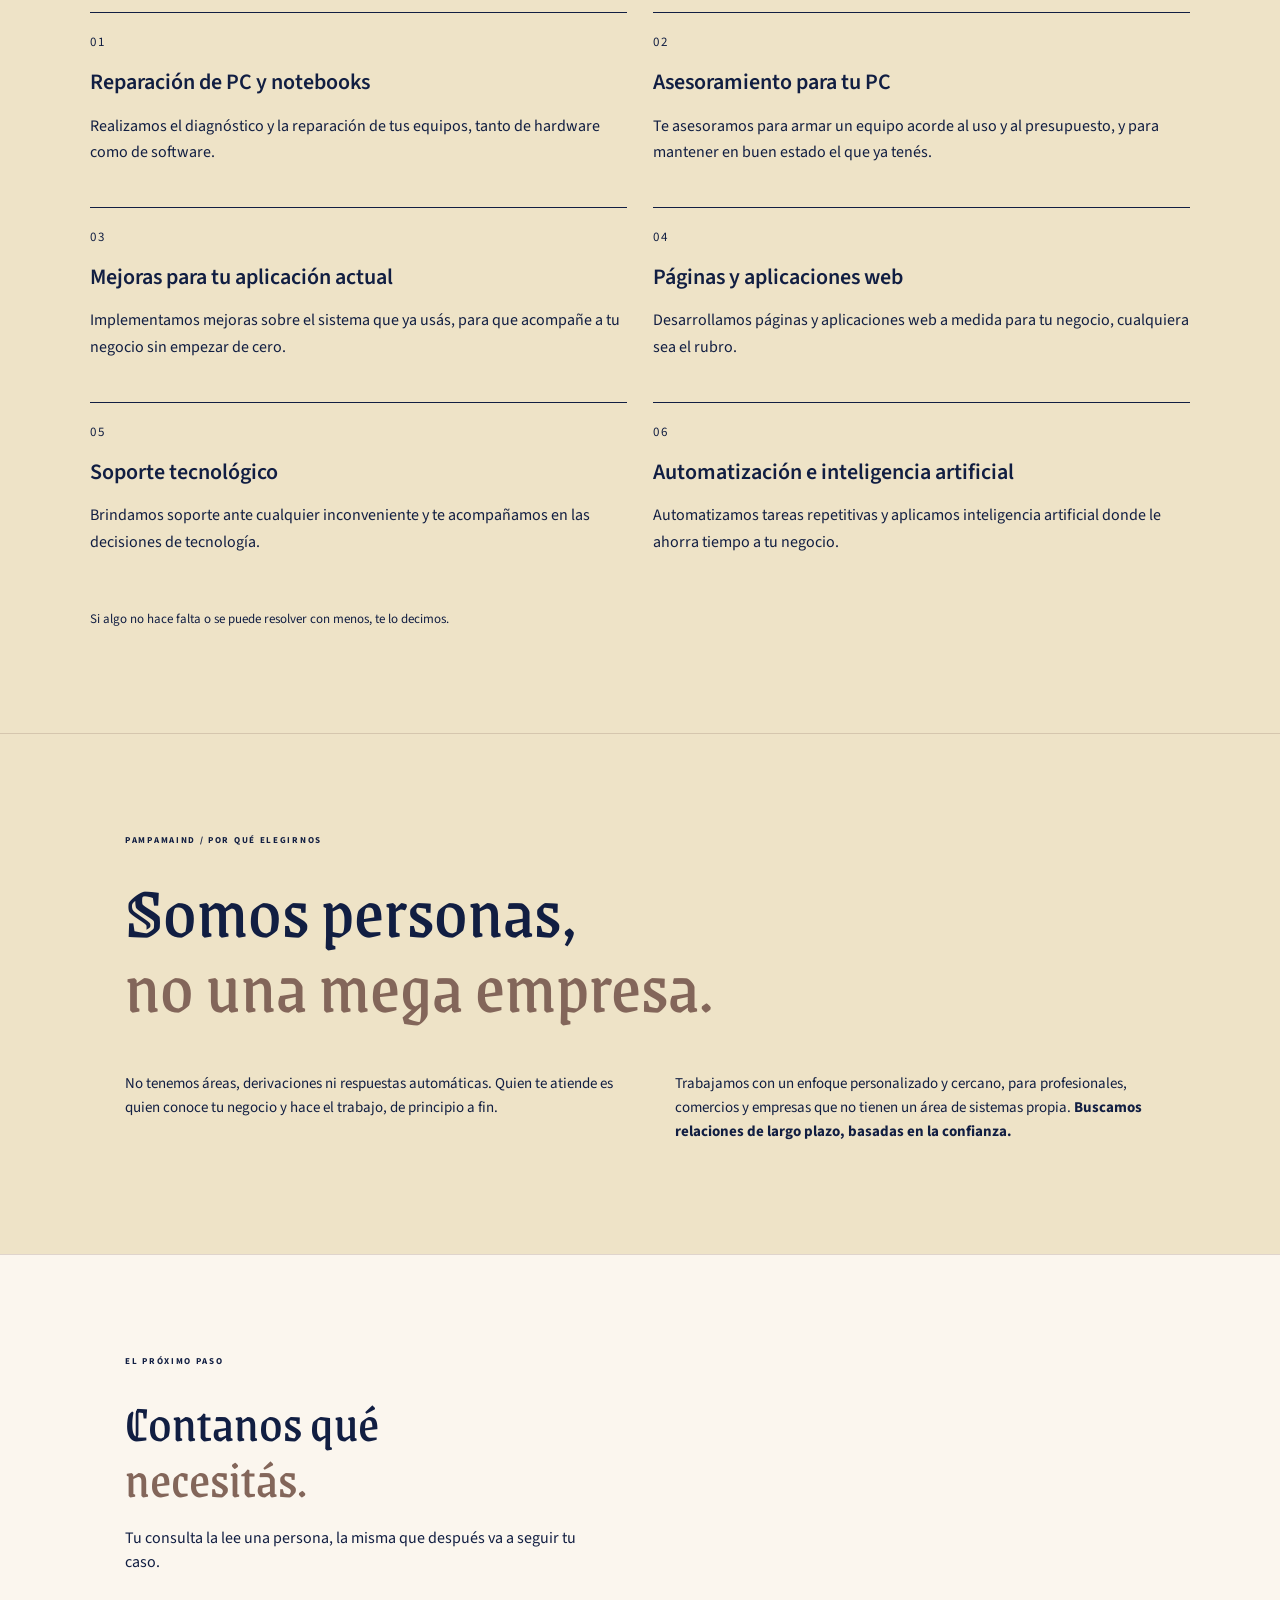
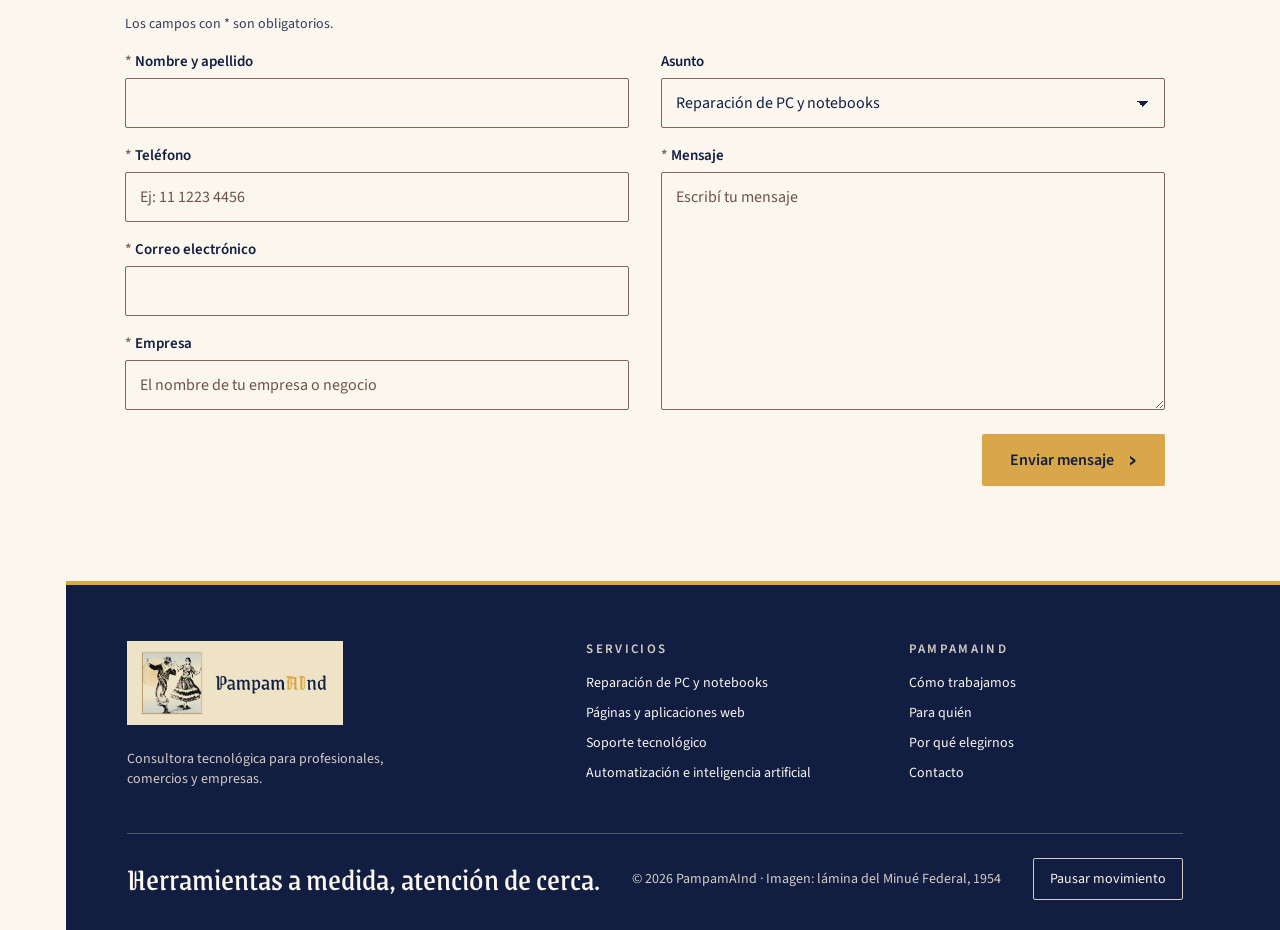
==== commit 8961ee27: "Formulario habilitado, pie nuevo, gráfico tipo BI y limpieza - Contacto: formulario con nombre y ape" ====
--- a/index.html
+++ b/index.html
@@ -1,13 +1,13 @@
-<!doctype html><html lang="es-AR"><head><meta charset="utf-8"><meta name="viewport" content="width=device-width,initial-scale=1"><title>PampamAInd · Tecnología con trato personal</title><meta name="description" content="Soporte informático, reparación de PC y notebooks, páginas y aplicaciones web y automatización con inteligencia artificial para tu negocio. Atención personalizada: hablás siempre con la misma persona."><link rel="icon" href="assets/marca-64.webp"><link rel="stylesheet" href="style.css?v=5"></head><body><a class="skip" href="#contenido">Saltar al contenido</a>
+<!doctype html><html lang="es-AR"><head><meta charset="utf-8"><meta name="viewport" content="width=device-width,initial-scale=1"><title>PampamAInd · Tecnología con trato personal</title><meta name="description" content="Soporte informático, reparación de PC y notebooks, páginas y aplicaciones web y automatización con inteligencia artificial para tu negocio. Atención personalizada: hablás siempre con la misma persona."><link rel="icon" href="assets/marca-64.webp"><link rel="stylesheet" href="style.css?v=6"></head><body><a class="skip" href="#contenido">Saltar al contenido</a>
 <header><a class="brand" href="#encuentro"><img src="assets/marca.webp" width="38" height="38" alt=""><span>PampamAInd</span></a><span class="beta">SOPORTE · WEB · APLICACIONES · IA</span><a class="contact-link" href="#contacto">Conversemos ↗</a></header>
 <nav class="chapters" aria-label="Capítulos"><a href="#encuentro" aria-label="00 · El encuentro">00</a><a href="#material" aria-label="01 · Escuchamos">01</a><a href="#propuesta" aria-label="02 · Proponemos">02</a><a href="#criterio" aria-label="03 · Resolvemos">03</a><a href="#historia" aria-label="04 · Acompañamos">04</a></nav>
 <main id="contenido"><div class="story"><div class="stage" aria-hidden="false"><div class="flag"><img src="assets/bandera-trama.svg" alt=""></div><div class="sun-pass" aria-hidden="true"><img src="assets/sol-difuso-fondo.svg" alt=""></div>
-<div class="world"><div class="player-frame" aria-hidden="true"><div class="player-label">TU NEGOCIO / ESCENA ILUSTRATIVA</div></div><div class="actor gaucho" data-person="gaucho"><svg viewBox="0 0 1000 1000" aria-hidden="true"><g class="person"><image href="assets/gaucho-cuerpo.png" x="70" y="30" width="510" height="930"/><g class="hand gaucho-hand"><image href="assets/gaucho-mano.png" x="100" y="90" width="110" height="155"/></g></g></svg></div><div class="actor dama" data-person="dama"><svg viewBox="0 0 1000 1000" aria-hidden="true"><g class="person"><image href="assets/dama-cuerpo.png" x="475" y="30" width="495" height="930"/><g class="skirt"><image href="assets/dama-pollera.png" x="470" y="405" width="495" height="420"/></g><g class="hand dama-hand"><image href="assets/dama-mano.png" x="515" y="140" width="110" height="115"/></g></g></svg></div><div class="material-card" aria-hidden="true"><span>TU NEGOCIO, HOY</span><span class="archive-stamp">NOTAS</span><div class="film"><svg class="film-print" viewBox="0 0 300 112" aria-hidden="true"><defs><pattern id="tinta-fotogramas" width="5" height="5" patternUnits="userSpaceOnUse"><path d="M0 5L5 0" stroke="#111e42" stroke-width=".65" opacity=".45"/></pattern></defs><path d="M1 1L299 3L297 110L2 111Z" fill="#111e42"/><path d="M9 6h4v5h-4zM9 101h4v5h-4z" fill="#eee3c7"/><path d="M19 6h4v5h-4zM19 101h4v5h-4z" fill="#eee3c7"/><path d="M29 6h4v5h-4zM29 101h4v5h-4z" fill="#eee3c7"/><path d="M39 6h4v5h-4zM39 101h4v5h-4z" fill="#eee3c7"/><path d="M49 6h4v5h-4zM49 101h4v5h-4z" fill="#eee3c7"/><path d="M59 6h4v5h-4zM59 101h4v5h-4z" fill="#eee3c7"/><path d="M69 6h4v5h-4zM69 101h4v5h-4z" fill="#eee3c7"/><path d="M79 6h4v5h-4zM79 101h4v5h-4z" fill="#eee3c7"/><path d="M89 6h4v5h-4zM89 101h4v5h-4z" fill="#eee3c7"/><path d="M99 6h4v5h-4zM99 101h4v5h-4z" fill="#eee3c7"/><path d="M109 6h4v5h-4zM109 101h4v5h-4z" fill="#eee3c7"/><path d="M119 6h4v5h-4zM119 101h4v5h-4z" fill="#eee3c7"/><path d="M129 6h4v5h-4zM129 101h4v5h-4z" fill="#eee3c7"/><path d="M139 6h4v5h-4zM139 101h4v5h-4z" fill="#eee3c7"/><path d="M149 6h4v5h-4zM149 101h4v5h-4z" fill="#eee3c7"/><path d="M159 6h4v5h-4zM159 101h4v5h-4z" fill="#eee3c7"/><path d="M169 6h4v5h-4zM169 101h4v5h-4z" fill="#eee3c7"/><path d="M179 6h4v5h-4zM179 101h4v5h-4z" fill="#eee3c7"/><path d="M189 6h4v5h-4zM189 101h4v5h-4z" fill="#eee3c7"/><path d="M199 6h4v5h-4zM199 101h4v5h-4z" fill="#eee3c7"/><path d="M209 6h4v5h-4zM209 101h4v5h-4z" fill="#eee3c7"/><path d="M219 6h4v5h-4zM219 101h4v5h-4z" fill="#eee3c7"/><path d="M229 6h4v5h-4zM229 101h4v5h-4z" fill="#eee3c7"/><path d="M239 6h4v5h-4zM239 101h4v5h-4z" fill="#eee3c7"/><path d="M249 6h4v5h-4zM249 101h4v5h-4z" fill="#eee3c7"/><path d="M259 6h4v5h-4zM259 101h4v5h-4z" fill="#eee3c7"/><path d="M269 6h4v5h-4zM269 101h4v5h-4z" fill="#eee3c7"/><path d="M279 6h4v5h-4zM279 101h4v5h-4z" fill="#eee3c7"/><g fill="#eee3c7" stroke="#111e42" stroke-width="1.2"><path d="M10 19L96 20L95 92L11 93Z"/><path d="M106 20L192 19L191 93L105 92Z"/><path d="M202 20L288 21L289 92L201 94Z"/></g><g fill="#adc2ca"><path d="M12 77L37 45L55 62L72 35L95 73V91H12Z"/><path d="M107 76L130 58L147 67L166 48L191 72V91H107Z"/><path d="M203 78Q224 51 247 65Q266 42 287 58V92H203Z"/></g><g fill="url(#tinta-fotogramas)"><path d="M12 78L37 46L55 63L72 36L95 74V91H12Z"/><path d="M107 77L130 59L147 68L166 49L191 73V91H107Z"/><path d="M203 79Q224 52 247 66Q266 43 287 59V92H203Z"/></g><g stroke="#111e42" fill="none" stroke-width="1"><circle cx="30" cy="35" r="7"/><path d="M15 85Q32 78 48 84T92 81M109 86Q130 74 149 84T188 79M205 87Q222 78 240 86T286 78M118 34h24m-17 4h27m69-4h37m-27 4h41"/></g></svg></div><b>Cómo trabajás<br>hoy.</b><small>FICHA 01 · primera conversación</small></div><div class="proposal-card" aria-hidden="true"><span>DE LA CONVERSACIÓN A LA PROPUESTA</span><div class="wave"><i style="height:20%"></i><i style="height:89%"></i><i style="height:38%"></i><i style="height:85%"></i><i style="height:55%"></i><i style="height:76%"></i><i style="height:69%"></i><i style="height:63%"></i><i style="height:80%"></i><i style="height:48%"></i><i style="height:87%"></i><i style="height:30%"></i><i style="height:90%"></i><i style="height:28%"></i><i style="height:88%"></i><i style="height:45%"></i><i style="height:82%"></i></div><p>«Necesito ordenar los pedidos del local.»</p><b>Alcance, plazo y precio</b><small>PROPUESTA POR ESCRITO</small></div><div class="criterion" aria-hidden="true"><span>TRABAJO ENTREGADO</span><b>Funcionando.</b><small>En el plazo acordado.</small></div><div class="garden" aria-hidden="true"><svg class="sprig" viewBox="0 0 160 440" aria-hidden="true"><path d="M80 440C24 340 120 245 74 144C53 96 70 40 84 6" fill="none" stroke="currentColor" stroke-width="2"/><g fill="none" stroke="currentColor" stroke-width="1.3"><path d="M70 340Q10 330 24 276Q69 286 70 340ZM83 285Q147 261 130 215Q89 229 83 285ZM80 215Q20 191 34 147Q78 160 80 215ZM69 140Q127 116 115 70Q77 92 69 140Z"/></g><g class="buds" fill="currentColor"><ellipse cx="39" cy="91" rx="6" ry="14"/><ellipse cx="122" cy="177" rx="6" ry="14"/><ellipse cx="31" cy="251" rx="6" ry="14"/></g><g class="petals" fill="none" stroke="currentColor" stroke-width="1.2"><ellipse cx="39" cy="82" rx="4" ry="10" transform="rotate(0 39 91)"/><ellipse cx="39" cy="82" rx="4" ry="10" transform="rotate(45 39 91)"/><ellipse cx="39" cy="82" rx="4" ry="10" transform="rotate(90 39 91)"/><ellipse cx="39" cy="82" rx="4" ry="10" transform="rotate(135 39 91)"/><ellipse cx="39" cy="82" rx="4" ry="10" transform="rotate(180 39 91)"/><ellipse cx="39" cy="82" rx="4" ry="10" transform="rotate(225 39 91)"/><ellipse cx="39" cy="82" rx="4" ry="10" transform="rotate(270 39 91)"/><ellipse cx="39" cy="82" rx="4" ry="10" transform="rotate(315 39 91)"/><ellipse cx="122" cy="168" rx="4" ry="10" transform="rotate(0 122 177)"/><ellipse cx="122" cy="168" rx="4" ry="10" transform="rotate(45 122 177)"/><ellipse cx="122" cy="168" rx="4" ry="10" transform="rotate(90 122 177)"/><ellipse cx="122" cy="168" rx="4" ry="10" transform="rotate(135 122 177)"/><ellipse cx="122" cy="168" rx="4" ry="10" transform="rotate(180 122 177)"/><ellipse cx="122" cy="168" rx="4" ry="10" transform="rotate(225 122 177)"/><ellipse cx="122" cy="168" rx="4" ry="10" transform="rotate(270 122 177)"/><ellipse cx="122" cy="168" rx="4" ry="10" transform="rotate(315 122 177)"/><ellipse cx="31" cy="242" rx="4" ry="10" transform="rotate(0 31 251)"/><ellipse cx="31" cy="242" rx="4" ry="10" transform="rotate(45 31 251)"/><ellipse cx="31" cy="242" rx="4" ry="10" transform="rotate(90 31 251)"/><ellipse cx="31" cy="242" rx="4" ry="10" transform="rotate(135 31 251)"/><ellipse cx="31" cy="242" rx="4" ry="10" transform="rotate(180 31 251)"/><ellipse cx="31" cy="242" rx="4" ry="10" transform="rotate(225 31 251)"/><ellipse cx="31" cy="242" rx="4" ry="10" transform="rotate(270 31 251)"/><ellipse cx="31" cy="242" rx="4" ry="10" transform="rotate(315 31 251)"/></g></svg></div><div class="player-controls" hidden><button id="play" type="button" aria-pressed="true" aria-label="Pausar el baile ilustrado">Ⅱ <span>Pausar</span></button><div class="play-line" aria-hidden="true"><i></i></div><small>Escena ilustrativa</small></div></div></div>
+<div class="world"><div class="player-frame" aria-hidden="true"><div class="player-label">TU NEGOCIO / ESCENA ILUSTRATIVA</div></div><div class="actor gaucho" data-person="gaucho"><svg viewBox="0 0 1000 1000" aria-hidden="true"><g class="person"><image href="assets/gaucho-cuerpo.png" x="70" y="30" width="510" height="930"/><g class="hand gaucho-hand"><image href="assets/gaucho-mano.png" x="100" y="90" width="110" height="155"/></g></g></svg></div><div class="actor dama" data-person="dama"><svg viewBox="0 0 1000 1000" aria-hidden="true"><g class="person"><image href="assets/dama-cuerpo.png" x="475" y="30" width="495" height="930"/><g class="skirt"><image href="assets/dama-pollera.png" x="470" y="405" width="495" height="420"/></g><g class="hand dama-hand"><image href="assets/dama-mano.png" x="515" y="140" width="110" height="115"/></g></g></svg></div><div class="material-card" aria-hidden="true"><span>TU NEGOCIO, HOY</span><span class="archive-stamp">NOTAS</span><div class="film"><svg class="film-print" viewBox="0 0 300 112" aria-hidden="true"><defs><pattern id="tinta-fotogramas" width="5" height="5" patternUnits="userSpaceOnUse"><path d="M0 5L5 0" stroke="#111e42" stroke-width=".65" opacity=".45"/></pattern></defs><path d="M1 1L299 3L297 110L2 111Z" fill="#111e42"/><path d="M9 6h4v5h-4zM9 101h4v5h-4z" fill="#eee3c7"/><path d="M19 6h4v5h-4zM19 101h4v5h-4z" fill="#eee3c7"/><path d="M29 6h4v5h-4zM29 101h4v5h-4z" fill="#eee3c7"/><path d="M39 6h4v5h-4zM39 101h4v5h-4z" fill="#eee3c7"/><path d="M49 6h4v5h-4zM49 101h4v5h-4z" fill="#eee3c7"/><path d="M59 6h4v5h-4zM59 101h4v5h-4z" fill="#eee3c7"/><path d="M69 6h4v5h-4zM69 101h4v5h-4z" fill="#eee3c7"/><path d="M79 6h4v5h-4zM79 101h4v5h-4z" fill="#eee3c7"/><path d="M89 6h4v5h-4zM89 101h4v5h-4z" fill="#eee3c7"/><path d="M99 6h4v5h-4zM99 101h4v5h-4z" fill="#eee3c7"/><path d="M109 6h4v5h-4zM109 101h4v5h-4z" fill="#eee3c7"/><path d="M119 6h4v5h-4zM119 101h4v5h-4z" fill="#eee3c7"/><path d="M129 6h4v5h-4zM129 101h4v5h-4z" fill="#eee3c7"/><path d="M139 6h4v5h-4zM139 101h4v5h-4z" fill="#eee3c7"/><path d="M149 6h4v5h-4zM149 101h4v5h-4z" fill="#eee3c7"/><path d="M159 6h4v5h-4zM159 101h4v5h-4z" fill="#eee3c7"/><path d="M169 6h4v5h-4zM169 101h4v5h-4z" fill="#eee3c7"/><path d="M179 6h4v5h-4zM179 101h4v5h-4z" fill="#eee3c7"/><path d="M189 6h4v5h-4zM189 101h4v5h-4z" fill="#eee3c7"/><path d="M199 6h4v5h-4zM199 101h4v5h-4z" fill="#eee3c7"/><path d="M209 6h4v5h-4zM209 101h4v5h-4z" fill="#eee3c7"/><path d="M219 6h4v5h-4zM219 101h4v5h-4z" fill="#eee3c7"/><path d="M229 6h4v5h-4zM229 101h4v5h-4z" fill="#eee3c7"/><path d="M239 6h4v5h-4zM239 101h4v5h-4z" fill="#eee3c7"/><path d="M249 6h4v5h-4zM249 101h4v5h-4z" fill="#eee3c7"/><path d="M259 6h4v5h-4zM259 101h4v5h-4z" fill="#eee3c7"/><path d="M269 6h4v5h-4zM269 101h4v5h-4z" fill="#eee3c7"/><path d="M279 6h4v5h-4zM279 101h4v5h-4z" fill="#eee3c7"/><g fill="#eee3c7" stroke="#111e42" stroke-width="1.2"><path d="M10 19L96 20L95 92L11 93Z"/><path d="M106 20L192 19L191 93L105 92Z"/><path d="M202 20L288 21L289 92L201 94Z"/></g><g fill="#adc2ca"><path d="M12 77L37 45L55 62L72 35L95 73V91H12Z"/><path d="M107 76L130 58L147 67L166 48L191 72V91H107Z"/><path d="M203 78Q224 51 247 65Q266 42 287 58V92H203Z"/></g><g fill="url(#tinta-fotogramas)"><path d="M12 78L37 46L55 63L72 36L95 74V91H12Z"/><path d="M107 77L130 59L147 68L166 49L191 73V91H107Z"/><path d="M203 79Q224 52 247 66Q266 43 287 59V92H203Z"/></g><g stroke="#111e42" fill="none" stroke-width="1"><circle cx="30" cy="35" r="7"/><path d="M15 85Q32 78 48 84T92 81M109 86Q130 74 149 84T188 79M205 87Q222 78 240 86T286 78M118 34h24m-17 4h27m69-4h37m-27 4h41"/></g></svg></div><b>Cómo trabajás<br>hoy.</b><small>FICHA 01 · primera conversación</small></div><div class="proposal-card" aria-hidden="true"><span>DE LA CONVERSACIÓN A LA PROPUESTA</span><div class="wave"><i style="height:20%"></i><i style="height:89%"></i><i style="height:38%"></i><i style="height:85%"></i><i style="height:55%"></i><i style="height:76%"></i><i style="height:69%"></i><i style="height:63%"></i><i style="height:80%"></i><i style="height:48%"></i><i style="height:87%"></i><i style="height:30%"></i><i style="height:90%"></i><i style="height:28%"></i><i style="height:88%"></i><i style="height:45%"></i><i style="height:82%"></i></div><p>«Necesito ordenar los pedidos del local.»</p><b>Alcance, plazo y precio</b><small>PROPUESTA POR ESCRITO</small></div><div class="criterion" aria-hidden="true"><span>TRABAJO ENTREGADO</span><b>Funcionando.</b><small>En el plazo acordado.</small></div><div class="player-controls" hidden><button id="play" type="button" aria-pressed="true" aria-label="Pausar el baile ilustrado">Ⅱ <span>Pausar</span></button><div class="play-line" aria-hidden="true"><i></i></div><small>Escena ilustrativa</small></div></div></div>
 <section id="encuentro" class="beat" data-step="0"><div class="copy"><p class="eyebrow">00 / EL ENCUENTRO</p><h1>Tecnología<br>con trato<br><em>personal.</em></h1><p class="lead">Soporte informático, desarrollo web y automatización para tu negocio.</p><p class="detail">No somos una mega empresa, y esa es nuestra ventaja: quien te atiende es quien conoce tu caso y hace el trabajo.</p><a class="next" href="#material">Así trabajamos <span>↓</span></a></div><div class="beat-foot"><span>ATENCIÓN DE PERSONA A PERSONA</span><span>Deslizá para seguir.</span></div></section>
 <section id="material" class="beat" data-step="1"><div class="copy"><p class="eyebrow">01 / ESCUCHAMOS</p><h2>Primero<br>entendemos<br><em>tu negocio.</em></h2><p class="lead">Escuchamos antes de proponer.</p><p class="detail">Analizamos cada caso: cómo trabajás hoy, qué equipos y sistemas usás y qué necesitás resolver. Conversás directamente con quien después va a hacer el trabajo.</p><a class="next" href="#propuesta">Ver la propuesta <span>↓</span></a></div><div class="beat-foot"><span>ANTES DE PROPONER</span><span>Ficha ilustrativa, inventada.</span></div></section>
 <section id="propuesta" class="beat" data-step="2"><div class="copy"><p class="eyebrow">02 / PROPONEMOS</p><h2>Una propuesta<br>que se<br><em>entiende.</em></h2><p class="lead">Pensada para tu negocio,<br>no un paquete estándar.</p><p class="detail">Diseñamos una solución a tu medida y te la enviamos por escrito, con alcance, plazo y precio. Si hay una opción más simple o más económica, te lo decimos.</p><a class="next" href="#criterio">Cómo lo resolvemos <span>↓</span></a></div><div class="beat-foot"><span>UNA SOLUCIÓN A MEDIDA</span><span>Ejemplo ilustrativo inventado.</span></div></section>
 <section id="criterio" class="beat" data-step="3"><div class="copy"><p class="eyebrow">03 / RESOLVEMOS</p><h2>Te lo dejamos<br>funcionando<br><em>a tiempo.</em></h2><p class="lead">Cumplimos lo que acordamos.</p><p class="detail">Realizamos el trabajo en el plazo previsto y te explicamos cómo usarlo. Si surge un cambio en el camino, te avisamos antes.</p><a class="next" href="#historia">Qué pasa después <span>↓</span></a></div><div class="beat-foot"><span>COMPROMISO CON CADA TRABAJO</span><span>Lo que acordamos es lo que entregamos.</span></div></section>
-<section id="historia" class="beat" data-step="4"><div class="copy"><p class="eyebrow">04 / ACOMPAÑAMOS</p><h2>Siempre hablás<br>con la misma<br><em>persona.</em></h2><p class="lead">Sin call center ni derivaciones.</p><p class="detail">Después de la entrega seguimos disponibles para consultas y ajustes. Buscamos relaciones de largo plazo, basadas en la confianza.</p><p class="illustration-note">Animación ilustrativa de marca.</p><a class="next" href="#camino-simple">Para quién trabajamos <span>↓</span></a></div><div class="beat-foot"><span>RELACIONES DE LARGO PLAZO</span><span>Podés pausar el baile.</span></div></section></div>
+<section id="historia" class="beat" data-step="4"><div class="copy"><p class="eyebrow">04 / ACOMPAÑAMOS</p><h2>Siempre hablás<br>con la misma<br><em>persona.</em></h2><p class="lead">Sin call center ni derivaciones.</p><p class="detail">Después de la entrega seguimos disponibles para consultas y ajustes. Buscamos relaciones de largo plazo, basadas en la confianza.</p><a class="next" href="#camino-simple">Para quién trabajamos <span>↓</span></a></div><div class="beat-foot"><span>RELACIONES DE LARGO PLAZO</span><span>Podés pausar el baile.</span></div></section></div>
 
 <section id="camino-simple" class="camino-simple" aria-labelledby="camino-titulo">
   <p class="eyebrow">PARA QUIÉN</p><h2 id="camino-titulo">Trabajamos con negocios<br><em>de todo tipo.</em></h2>
@@ -15,11 +15,9 @@
   <ol class="camino-tarjetas">
     <li><span class="paso-num">01</span><div class="dibujo dibujo-soltar" aria-hidden="true"><span class="ficha-video">Tu turno</span><span class="flecha-papel">↓</span><span class="zona-papel">Confirmado por WhatsApp</span></div><h3>Profesionales independientes</h3><p>Estudios contables y jurídicos, arquitectos, consultorios. Menos tiempo en tareas administrativas y turnos que se confirman solos.</p></li>
     <li><span class="paso-num">02</span><div class="dibujo dibujo-resumen" aria-hidden="true"><b>¿Hay stock?</b><span class="renglon"></span><span class="renglon corto"></span><div class="opciones-papel"><span>Sí, hay</span><span>Reponer</span></div></div><h3>Comercios</h3><p>Locales, distribuidoras, gastronomía. Stock, pedidos y ventas ordenados, y una página donde tus clientes te encuentran.</p></li>
-    <li><span class="paso-num">03</span><div class="dibujo dibujo-clips" aria-hidden="true"><div class="tiras"><span></span><span></span><span></span></div><b>Reporte semanal</b></div><h3>Pymes y empresas</h3><p>Equipos con la información repartida en muchas planillas. Datos ordenados y reportes que se arman solos.</p></li>
+    <li><span class="paso-num">03</span><div class="dibujo dibujo-clips" aria-hidden="true"><svg class="bi" viewBox="0 0 250 104" aria-hidden="true"><path d="M52 52L52.0 12.0A40 40 0 0 1 65.7 89.6Z" fill="#111e42"/><path d="M52 52L65.7 89.6A40 40 0 0 1 12.2 55.5Z" fill="#d9a749"/><path d="M52 52L12.2 55.5A40 40 0 0 1 52.0 12.0Z" fill="#79a8cd"/><g fill="none" stroke="#fbf6ee" stroke-width="2"><path d="M52 52V12M52 52L65.7 89.6M52 52L12.2 55.5"/></g><g stroke="#83665a" stroke-width="1" fill="none"><path d="M122 10V92H244"/><path d="M122 64H244M122 37H244" stroke-dasharray="2 4" opacity=".6"/></g><polyline points="128,78 151,66 174,70 197,48 220,40 240,22" fill="none" stroke="#111e42" stroke-width="2.5" stroke-linejoin="miter"/><polyline points="128,86 151,82 174,74 197,72 220,60 240,54" fill="none" stroke="#79a8cd" stroke-width="2.5"/><g fill="#111e42"><rect x="125" y="75" width="6" height="6"/><rect x="148" y="63" width="6" height="6"/><rect x="171" y="67" width="6" height="6"/><rect x="194" y="45" width="6" height="6"/><rect x="217" y="37" width="6" height="6"/><rect x="237" y="19" width="6" height="6"/></g></svg><b>Reporte semanal</b></div><h3>Pymes y empresas</h3><p>Equipos con la información repartida en muchas planillas. Datos ordenados y reportes que se arman solos.</p></li>
   </ol>
-  <div class="base-nota"><b>Un enfoque personalizado</b><p>No aplicamos recetas genéricas: analizamos cada caso y proponemos una solución pensada para ese negocio.</p></div>
-  <p class="regla-firma">Detrás de cada trabajo hay una persona, no un número de ticket.</p>
-  <p class="nota-maqueta">Dibujos ilustrativos. Los ejemplos son inventados.</p>
+
 </section>
 <section id="lo-nuevo" class="camino-simple lo-nuevo" aria-labelledby="nuevo-titulo">
   <p class="eyebrow">SERVICIOS</p><h2 id="nuevo-titulo">Cómo te<br><em>podemos ayudar.</em></h2>
@@ -35,4 +33,28 @@
   <p class="nota-maqueta">Si algo no hace falta o se puede resolver con menos, te lo decimos.</p>
 </section>
 <section id="plataforma" class="platform"><p class="eyebrow">PAMPAMAIND / POR QUÉ ELEGIRNOS</p><h2>Somos personas,<br><em>no una mega empresa.</em></h2><div class="platform-copy"><p>No tenemos áreas, derivaciones ni respuestas automáticas. Quien te atiende es quien conoce tu negocio y hace el trabajo, de principio a fin.</p><p>Trabajamos con un enfoque personalizado y cercano, para profesionales, comercios y empresas que no tienen un área de sistemas propia. <strong>Buscamos relaciones de largo plazo, basadas en la confianza.</strong></p></div></section>
-<section id="contacto" class="invitation"><div><p class="eyebrow">EL PRÓXIMO PASO</p><h2>Contanos qué<br><em>necesitás.</em></h2><p>Tu consulta la lee una persona, la misma que después va a seguir tu caso.</p></div><form id="contact-form"><label for="equipo">Tu negocio</label><input id="equipo" name="equipo" autocomplete="off" disabled placeholder="Tu negocio"><label for="necesidad">Qué necesitás resolver</label><textarea id="necesidad" name="necesidad" rows="3" disabled placeholder="Contanos cómo trabajás"></textarea><button class="button" type="button" disabled>Formulario en preparación</button><p role="status">En preparación. Este formulario todavía no recibe ni envía datos.</p></form></section></main><footer><span>PampamAInd · Tecnología con trato personal</span><small>Imagen: lámina del Minué Federal, 1954</small><button id="motion" type="button" aria-pressed="false" hidden>Pausar movimiento</button></footer><div class="progress" aria-hidden="true"><i></i></div><script src="app.js?v=3"></script></body></html>+<section id="contacto" class="invitation"><div class="invitation-head"><p class="eyebrow">EL PRÓXIMO PASO</p><h2>Contanos qué<br><em>necesitás.</em></h2><p>Tu consulta la lee una persona, la misma que después va a seguir tu caso.</p></div>
+<form id="contact-form" novalidate>
+  <p class="form-nota">Los campos con <span aria-hidden="true">*</span><span class="sr-only">asterisco</span> son obligatorios.</p>
+  <div class="form-col">
+    <div class="campo"><label for="f-nombre"><span aria-hidden="true">*</span> Nombre y apellido</label><input id="f-nombre" name="nombre" type="text" autocomplete="name" required aria-describedby="e-nombre"><p class="campo-error" id="e-nombre"></p></div>
+    <div class="campo"><label for="f-telefono"><span aria-hidden="true">*</span> Teléfono</label><input id="f-telefono" name="telefono" type="tel" autocomplete="tel" inputmode="tel" required placeholder="Ej: 11 1223 4456" aria-describedby="e-telefono"><p class="campo-error" id="e-telefono"></p></div>
+    <div class="campo"><label for="f-correo"><span aria-hidden="true">*</span> Correo electrónico</label><input id="f-correo" name="correo" type="email" autocomplete="email" required aria-describedby="e-correo"><p class="campo-error" id="e-correo"></p></div>
+    <div class="campo"><label for="f-empresa"><span aria-hidden="true">*</span> Empresa</label><input id="f-empresa" name="empresa" type="text" autocomplete="organization" required placeholder="El nombre de tu empresa o negocio" aria-describedby="e-empresa"><p class="campo-error" id="e-empresa"></p></div>
+  </div>
+  <div class="form-col">
+    <div class="campo"><label for="f-asunto">Asunto</label><select id="f-asunto" name="asunto"><option>Reparación de PC y notebooks</option><option>Asesoramiento para tu PC</option><option>Mejoras para tu aplicación actual</option><option>Páginas y aplicaciones web</option><option>Soporte tecnológico</option><option>Automatización e inteligencia artificial</option><option>Otra consulta</option></select></div>
+    <div class="campo campo-mensaje"><label for="f-mensaje"><span aria-hidden="true">*</span> Mensaje</label><textarea id="f-mensaje" name="mensaje" rows="6" maxlength="1500" required placeholder="Escribí tu mensaje" aria-describedby="e-mensaje"></textarea><p class="campo-error" id="e-mensaje"></p></div>
+  </div>
+  <div class="hp" aria-hidden="true"><label for="f-web">No completar</label><input id="f-web" name="web" type="text" tabindex="-1" autocomplete="off"></div>
+  <div class="form-pie"><p id="form-status" role="status" aria-live="polite"></p><button class="enviar" type="submit">Enviar mensaje <span aria-hidden="true">›</span></button></div>
+</form>
+<div class="form-gracias" id="form-gracias" tabindex="-1" hidden><h3>Gracias, <span id="gracias-nombre"></span>.</h3><p id="gracias-texto">Recibimos tu mensaje. Te respondemos en el día hábil.</p></div>
+</section></main><footer class="pie">
+  <div class="pie-grid">
+    <div class="pie-marca"><span class="pie-placa"><img src="assets/logo-horizontal.png" alt="PampamAInd" width="188" height="64" loading="lazy"></span><p>Consultora tecnológica para profesionales, comercios y empresas.</p></div>
+    <nav aria-label="Servicios"><h2>Servicios</h2><ul><li><a href="#lo-nuevo">Reparación de PC y notebooks</a></li><li><a href="#lo-nuevo">Páginas y aplicaciones web</a></li><li><a href="#lo-nuevo">Soporte tecnológico</a></li><li><a href="#lo-nuevo">Automatización e inteligencia artificial</a></li></ul></nav>
+    <nav aria-label="Secciones"><h2>PampamAInd</h2><ul><li><a href="#material">Cómo trabajamos</a></li><li><a href="#camino-simple">Para quién</a></li><li><a href="#plataforma">Por qué elegirnos</a></li><li><a href="#contacto">Contacto</a></li></ul></nav>
+  </div>
+  <div class="pie-base"><p class="pie-frase">Herramientas a medida, atención de cerca.</p><p class="pie-legal">© 2026 PampamAInd · Imagen: lámina del Minué Federal, 1954</p><button id="motion" type="button" aria-pressed="false" hidden>Pausar movimiento</button></div>
+</footer><div class="progress" aria-hidden="true"><i></i></div><script src="app.js?v=4"></script></body></html>
--- a/style.css
+++ b/style.css
@@ -87,3 +87,61 @@
 @media(min-width:1001px){#encuentro h1{font-size:clamp(56px,5.5vw,84px)}}
 #encuentro h1{text-wrap:balance}
 @media(max-width:600px){#encuentro h1{font-size:42px}#encuentro .lead{font-size:19px}}
+
+/* ---------- Dibujo tipo BI ---------- */
+.dibujo .bi{width:min(100%,270px);height:auto}
+
+/* ---------- Contacto: formulario habilitado ---------- */
+.sr-only{position:absolute;width:1px;height:1px;margin:-1px;padding:0;overflow:hidden;clip:rect(0 0 0 0);white-space:nowrap;border:0}
+.hp{position:absolute;left:-9999px;width:1px;height:1px;overflow:hidden}
+.invitation{display:block}
+.invitation-head{max-width:640px;margin-bottom:40px}
+.invitation .invitation-head>p:not(.eyebrow){font-size:16px;line-height:24px;margin-top:20px;max-width:480px}
+#contact-form{display:grid;grid-template-columns:1fr 1fr;gap:0 32px;max-width:1040px;align-self:auto}
+#contact-form .form-nota{grid-column:1/-1;font-size:14px;line-height:20px;margin:0 0 18px;opacity:.85}
+.form-col{display:flex;flex-direction:column}
+.campo{display:flex;flex-direction:column;gap:6px;margin-bottom:18px}
+.campo-mensaje{flex:1}
+.campo-mensaje textarea{flex:1;min-height:150px}
+.campo label{font-size:15px;line-height:20px;font-weight:600}
+.campo label span{color:#d9a749}
+body:not(.dusk) .campo label span{color:#83665a}
+.campo input,.campo select,.campo textarea{width:100%;min-height:50px;padding:12px 14px;font:400 16px/24px "Source Sans 3",system-ui,Arial,sans-serif;color:#111e42;background:#fbf6ee;border:1px solid #83665a;border-radius:2px}
+.campo select{appearance:none;-webkit-appearance:none;padding-right:42px;cursor:pointer;background-image:linear-gradient(45deg,transparent 50%,#111e42 50%),linear-gradient(135deg,#111e42 50%,transparent 50%);background-position:calc(100% - 21px) 22px,calc(100% - 15px) 22px;background-size:6px 6px;background-repeat:no-repeat}
+.campo input::placeholder,.campo textarea::placeholder{font-size:16px;color:#6e5448}
+.campo input:focus,.campo select:focus,.campo textarea:focus{outline:2px solid var(--focus,#2f5f86);outline-offset:2px}
+.campo [aria-invalid="true"]{border:2px solid #a63d2a}
+.campo-error{margin:0;font-size:14px;line-height:20px;font-weight:600;color:#a63d2a;opacity:1}
+.dusk .campo-error{color:#e88a72}
+@media(prefers-color-scheme:dark){.campo-error{color:#e88a72}}
+.campo-error:empty{display:none}
+.campo-error::before{content:"✕ "}
+.form-pie{grid-column:1/-1;display:flex;align-items:center;justify-content:flex-end;gap:20px;margin-top:6px}
+#form-status{margin:0;font-size:15px;line-height:21px;font-weight:600;opacity:1}
+#contact-form .enviar{display:inline-flex;align-items:center;gap:14px;min-height:52px;margin:0;padding:0 28px;background:#d9a749;color:#111e42;border:0;border-radius:2px;font:600 16px/1 "Source Sans 3",system-ui,Arial,sans-serif;opacity:1;cursor:pointer;transition:background-color .15s ease}
+#contact-form .enviar:hover{background:#e2b45c}
+#contact-form .enviar[disabled]{opacity:.7;cursor:progress}
+#contact-form .enviar span{font-size:22px;line-height:1}
+#contact-form[hidden],.form-gracias[hidden]{display:none}
+.form-gracias{max-width:640px;border:1px solid #83665a;padding:8px}
+.form-gracias h3{margin:0;padding:28px 28px 0;font:600 24px/30px "Source Sans 3",system-ui,Arial,sans-serif}
+.form-gracias p{margin:0;padding:10px 28px 28px;font-size:16px;line-height:24px}
+@media(max-width:800px){#contact-form{grid-template-columns:1fr}.form-pie{flex-direction:column;align-items:stretch}#contact-form .enviar{justify-content:center}}
+
+/* ---------- Pie de página (design system: logo sobre placa pergamino en fondo noche, filete trigo, frase de marca) ---------- */
+footer.pie{display:block;margin-left:66px;padding:0;background:#111e42;color:#fbf6ee;border-top:4px solid #d9a749;font-size:14px;line-height:20px}
+.pie-grid{display:grid;grid-template-columns:1.5fr 1fr 1fr;gap:48px;padding:56px 8% 44px max(59px,5%)}
+.pie-placa{display:inline-block;background:#eee3c7;padding:10px 14px;line-height:0}
+.pie-placa img{display:block;height:64px;width:auto}
+.pie-marca p{margin:18px 0 0;max-width:22em;color:#d5cdc3}
+.pie h2{margin:0 0 16px;font:600 13px/16px "Source Sans 3",system-ui,Arial,sans-serif;letter-spacing:.18em;text-transform:uppercase;color:#d5cdc3}
+.pie ul{list-style:none;margin:0;padding:0;display:grid;gap:10px}
+.pie a{color:#fbf6ee;text-decoration:none}
+.pie a:hover{text-decoration:underline;text-underline-offset:4px}
+.pie a:focus-visible,.pie button:focus-visible{outline-color:#8eb8da}
+.pie-base{display:flex;align-items:center;justify-content:space-between;gap:24px;flex-wrap:wrap;margin:0 8% 0 max(59px,5%);padding:24px 0 30px;border-top:1px solid #d5cdc355}
+.pie-frase{margin:0;font:400 32px/36px Grenze,Georgia,serif}
+.pie-legal{margin:0;color:#d5cdc3}
+footer.pie button,.dusk footer.pie button{background:none;border:1px solid #d5cdc3;border-radius:2px;padding:10px 16px;color:#fbf6ee;font-size:14px;cursor:pointer}
+@media(max-width:1000px){footer.pie{margin-left:0}.pie-grid{grid-template-columns:1fr 1fr;padding:44px 7% 36px}.pie-marca{grid-column:1/-1}.pie-base{margin:0 7%}}
+@media(max-width:600px){.pie-grid{grid-template-columns:1fr;gap:32px}.pie-frase{font-size:32px}.pie-base{flex-direction:column;align-items:flex-start}}
